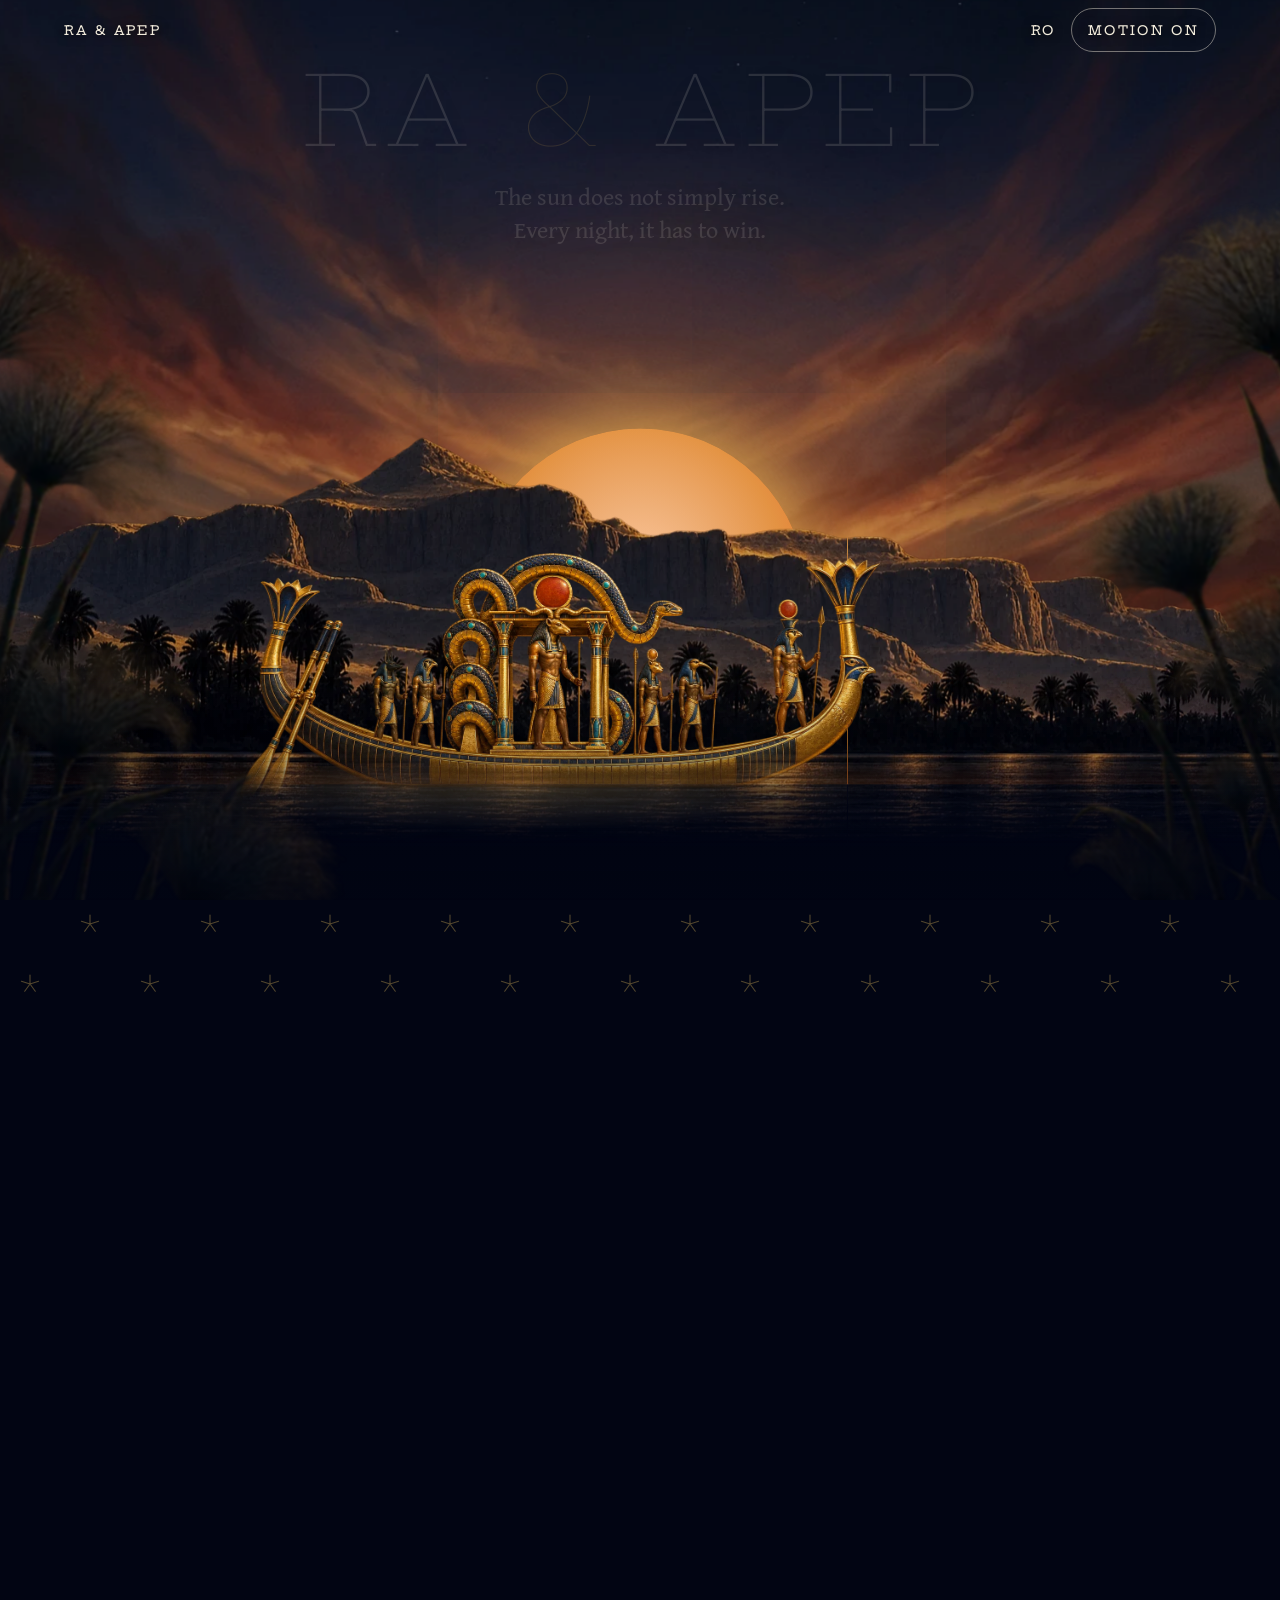
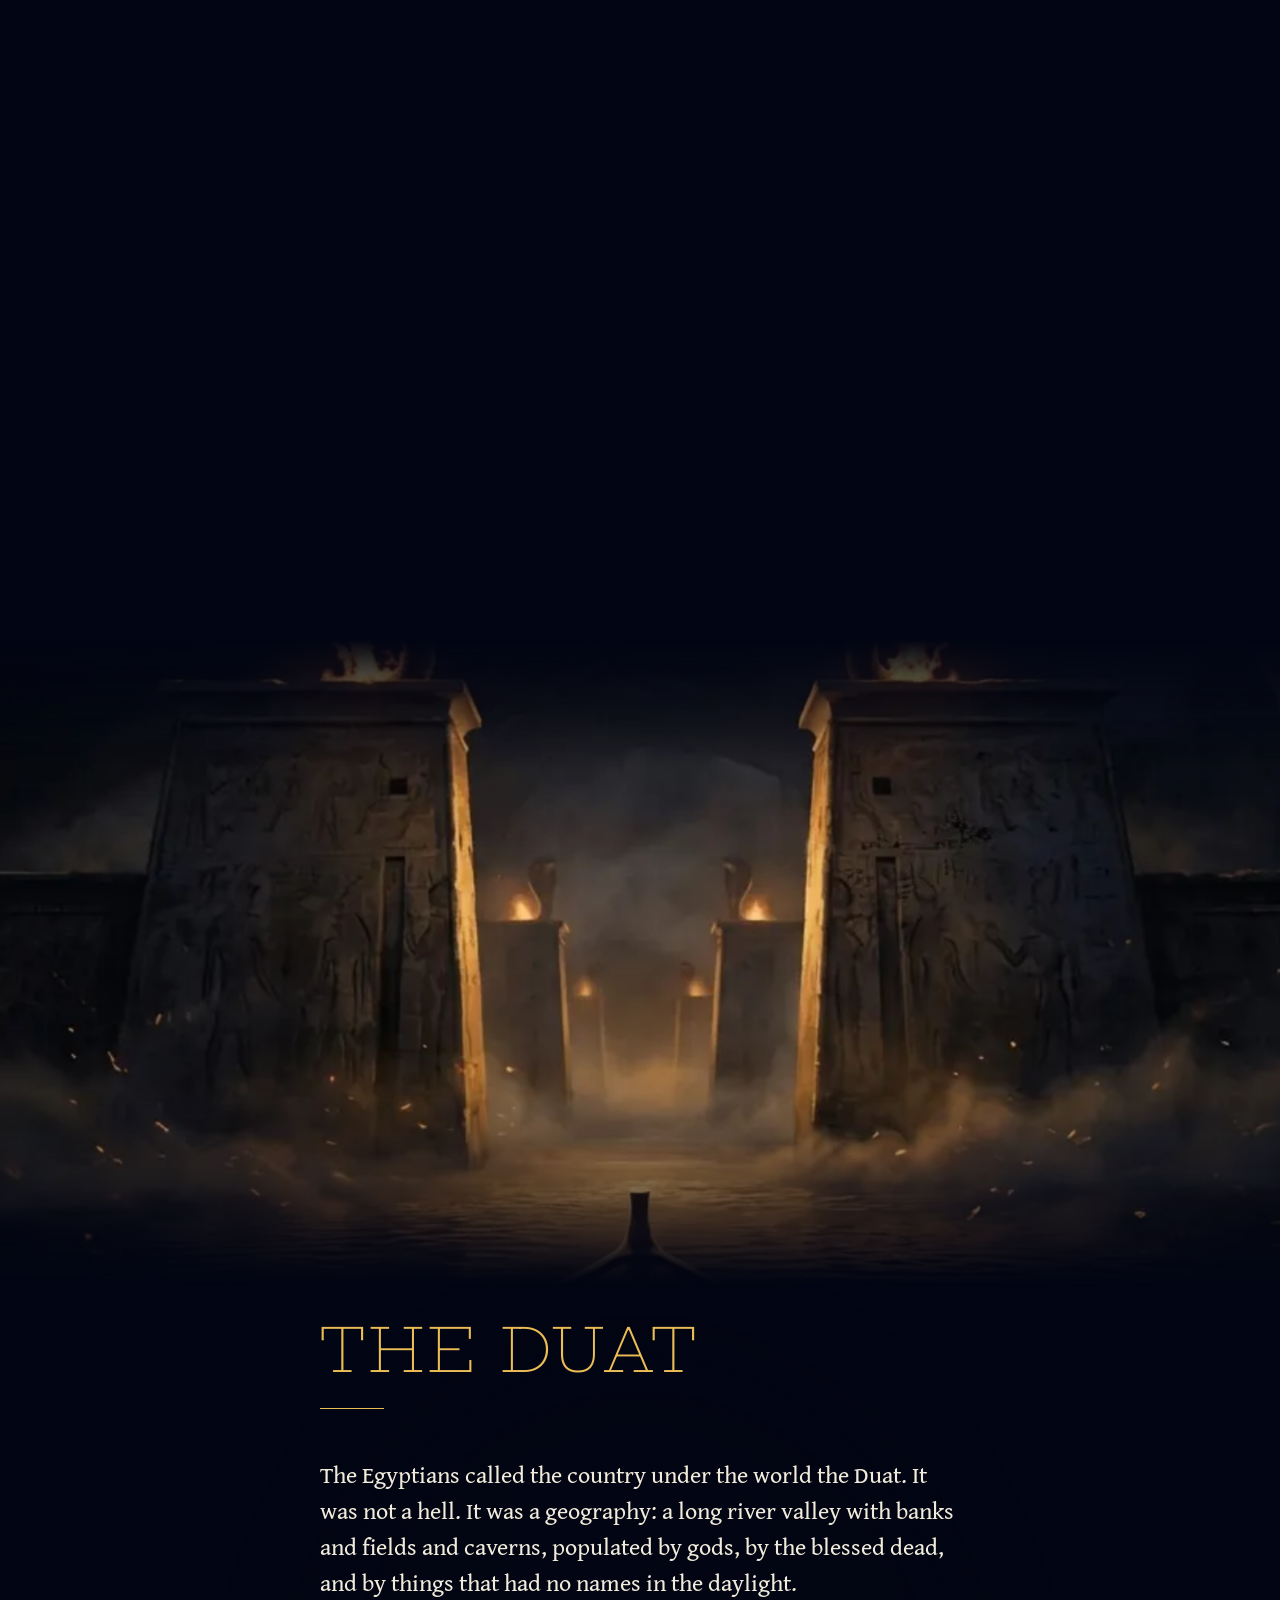
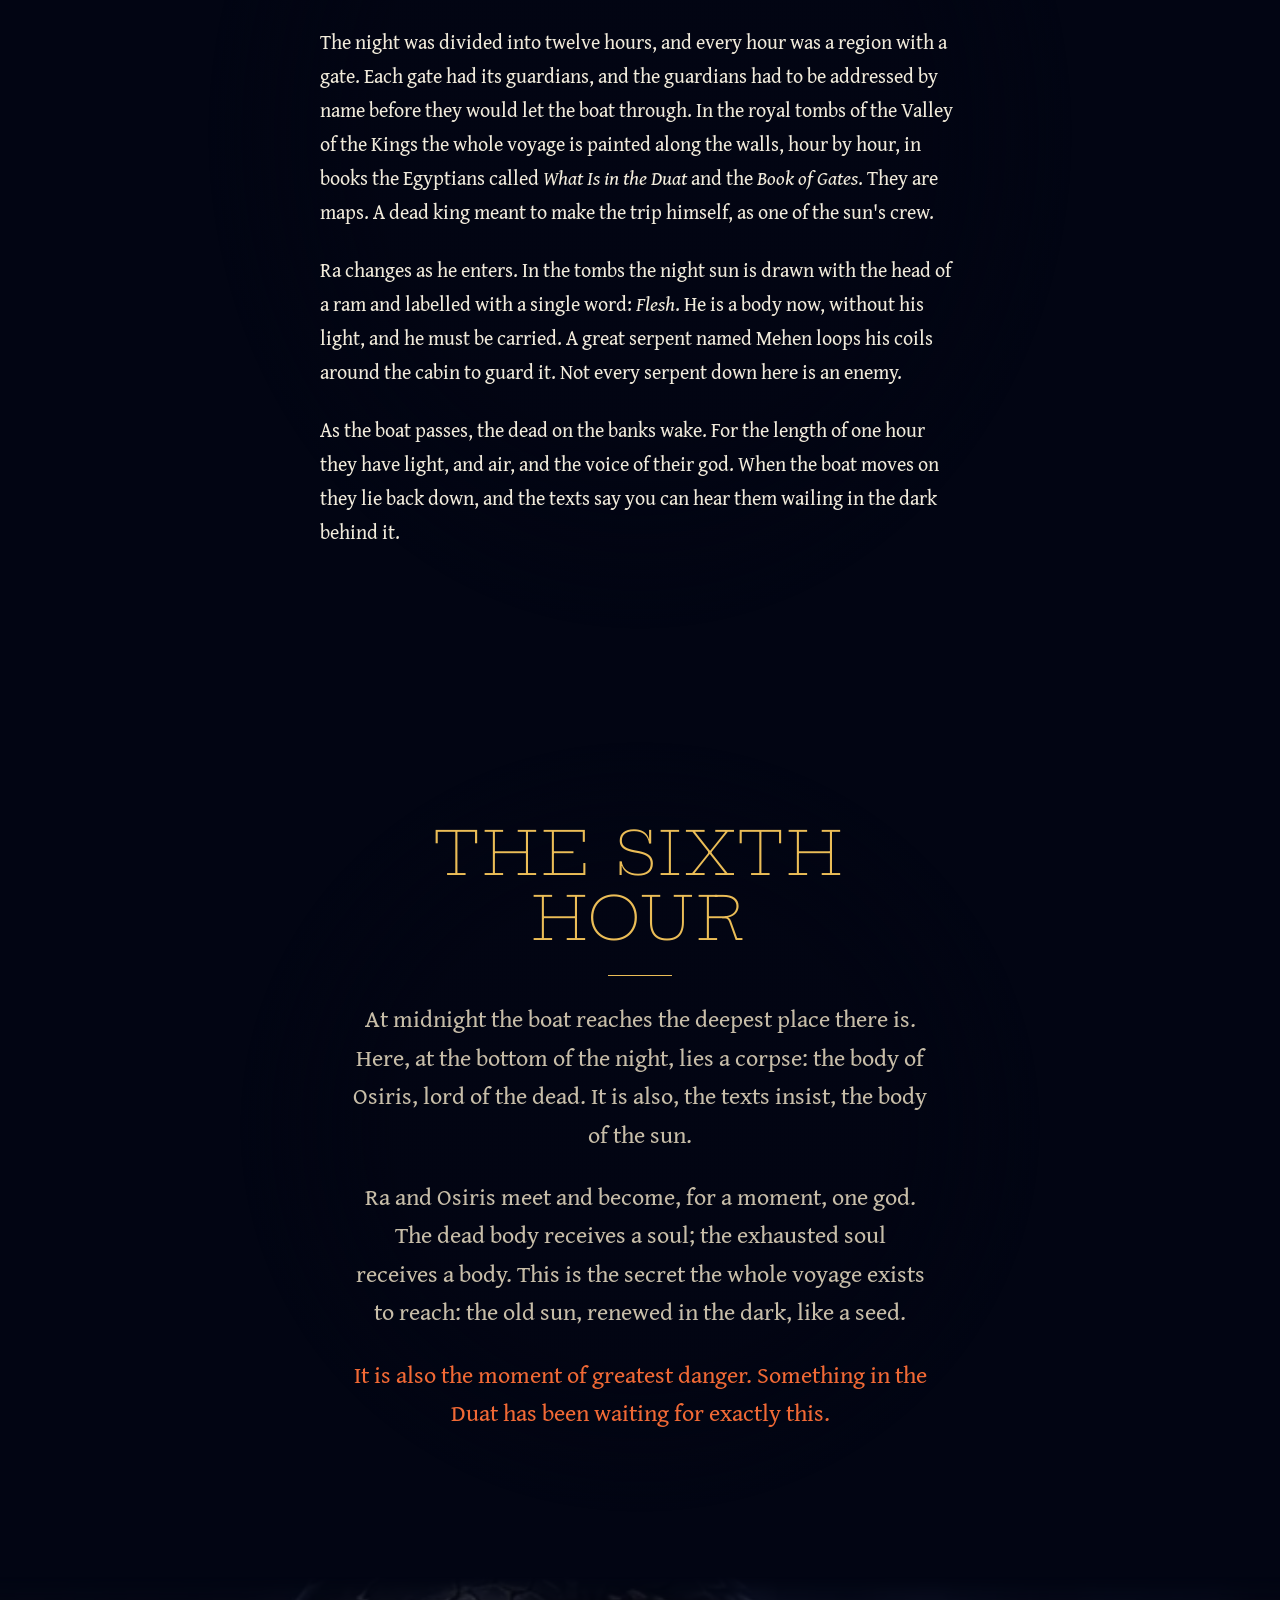
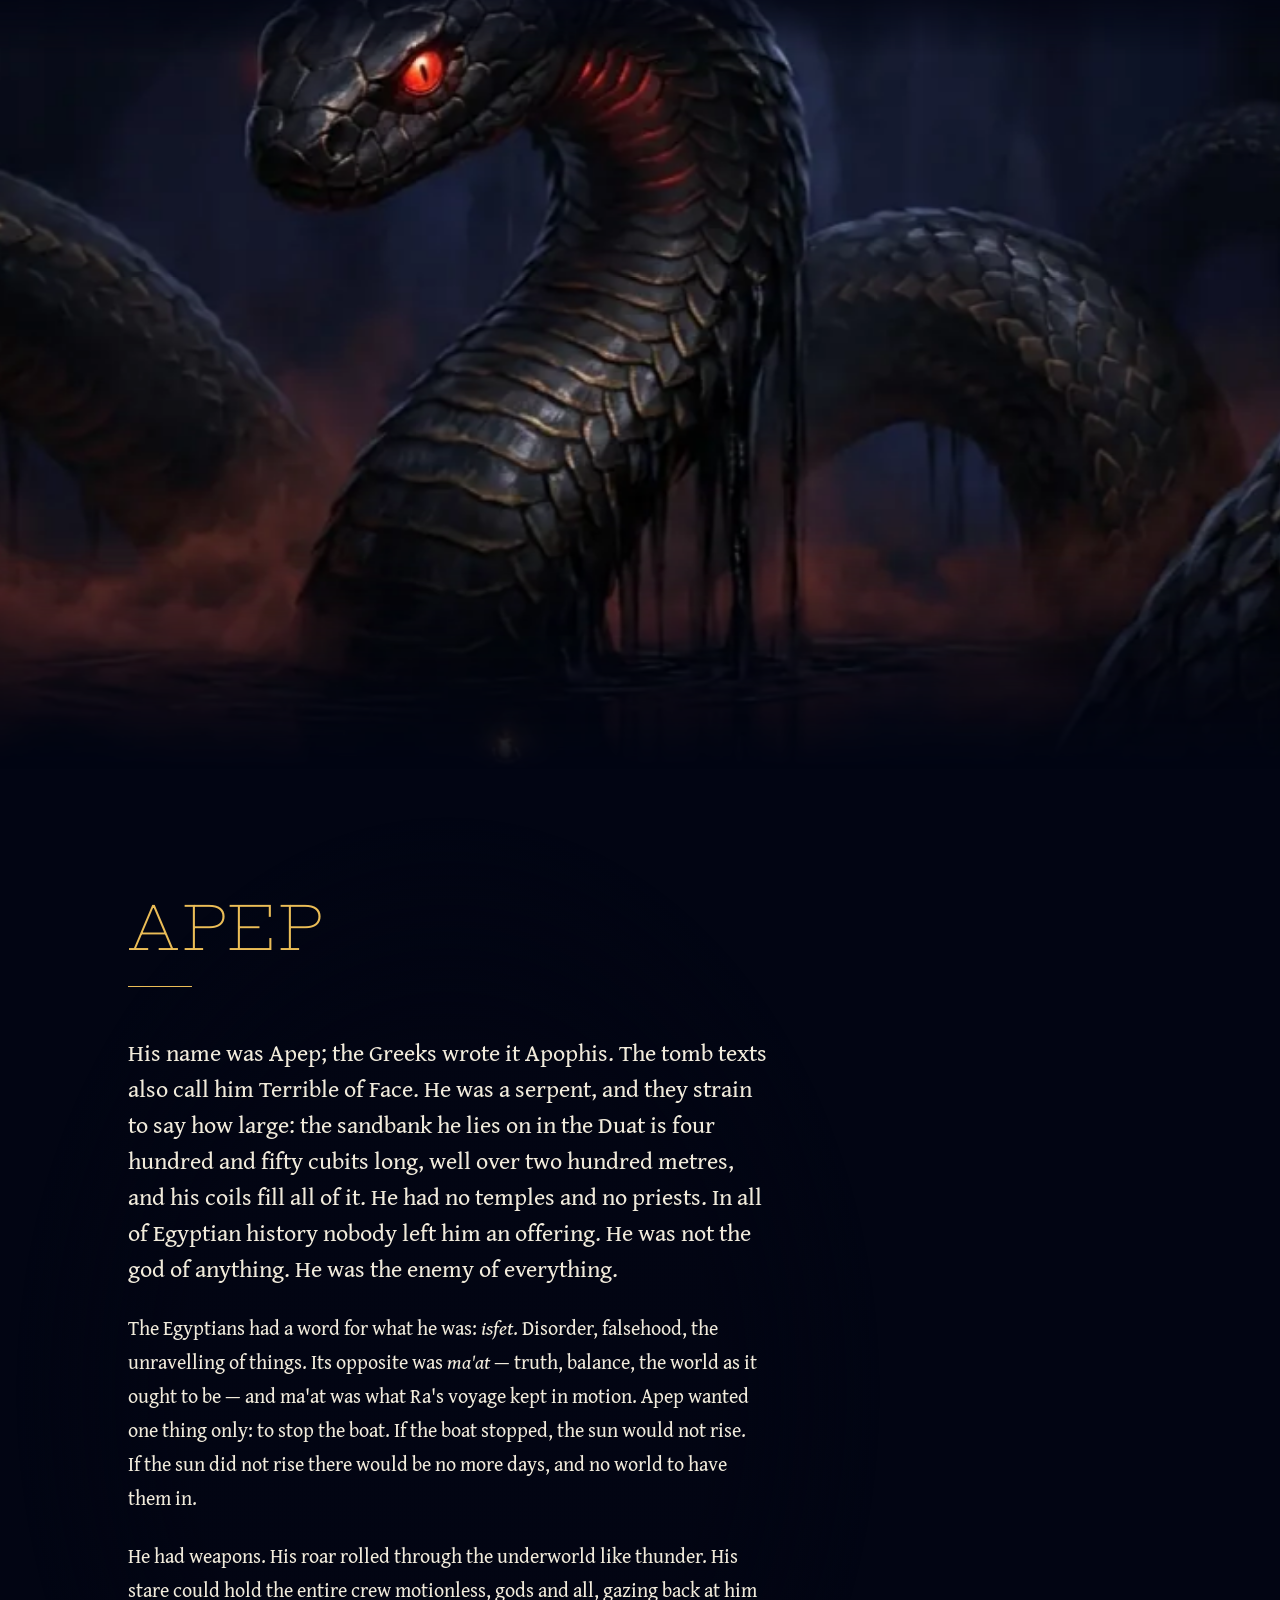
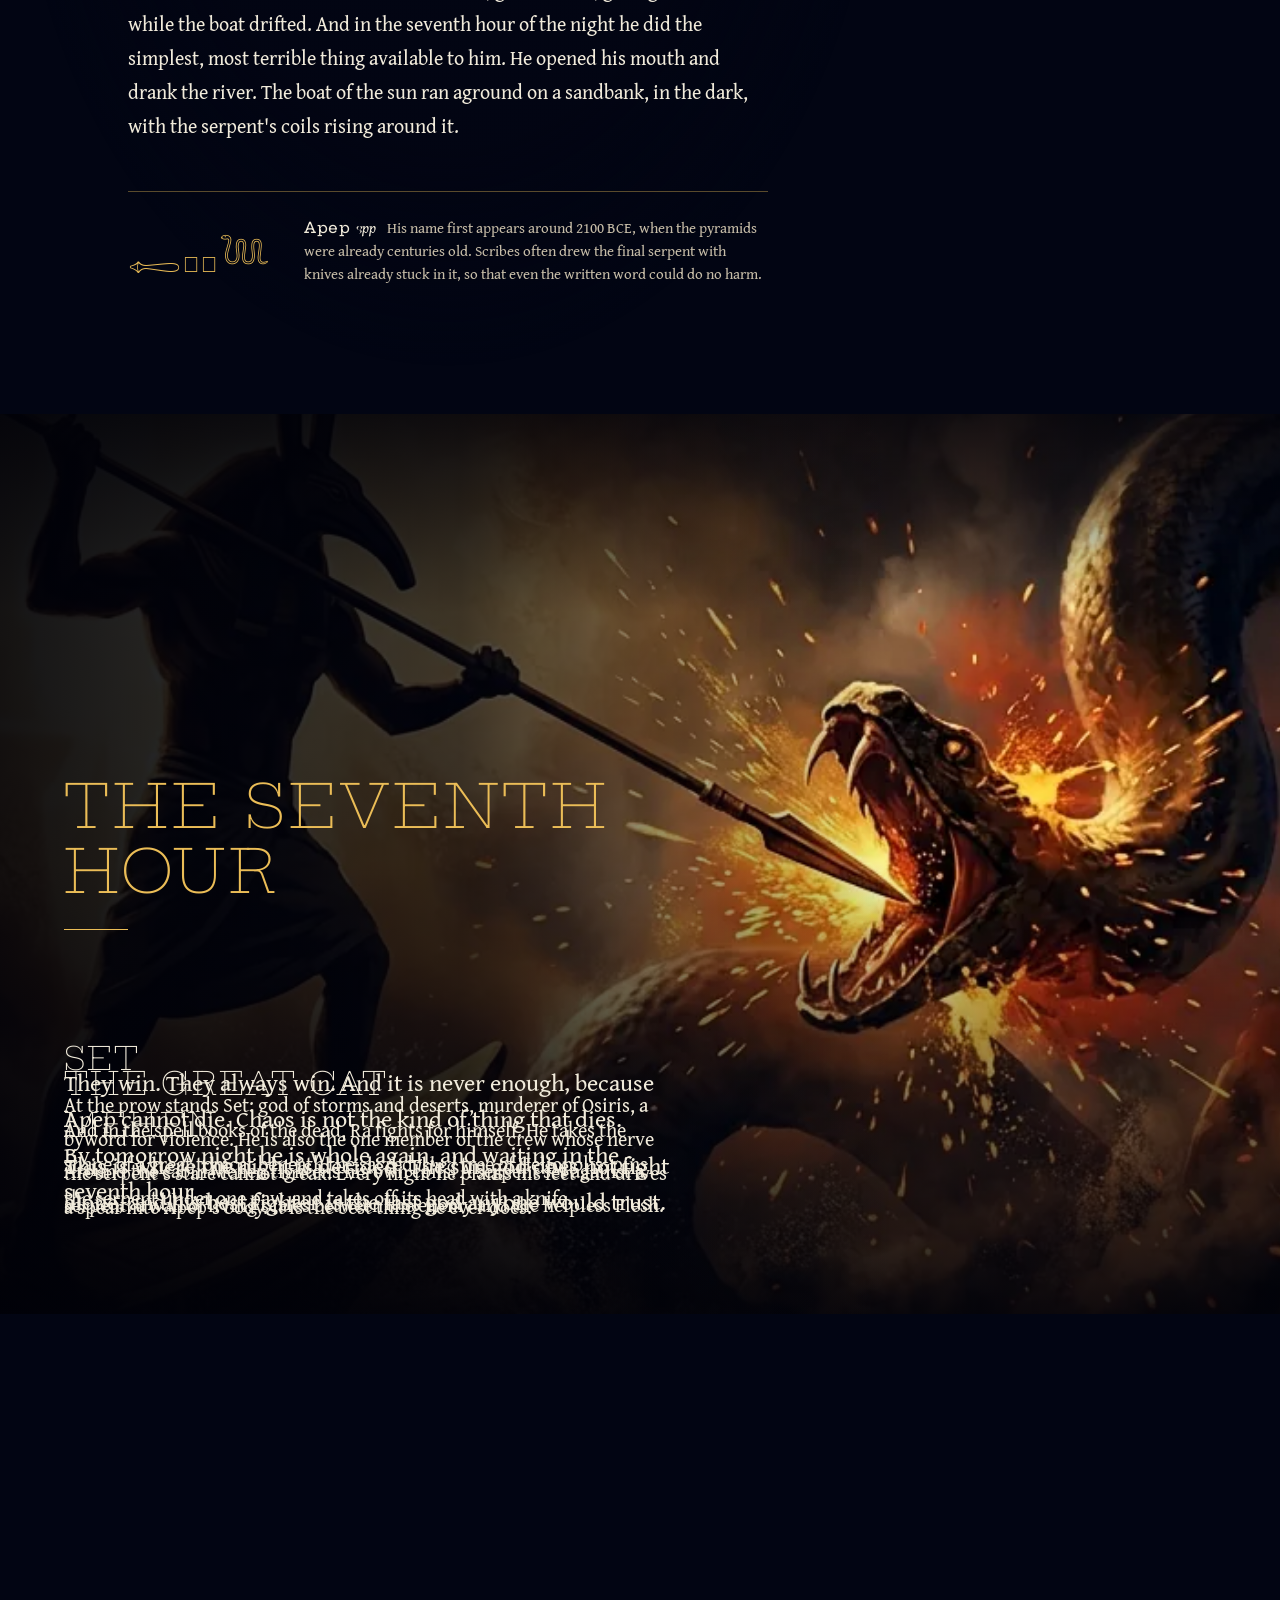
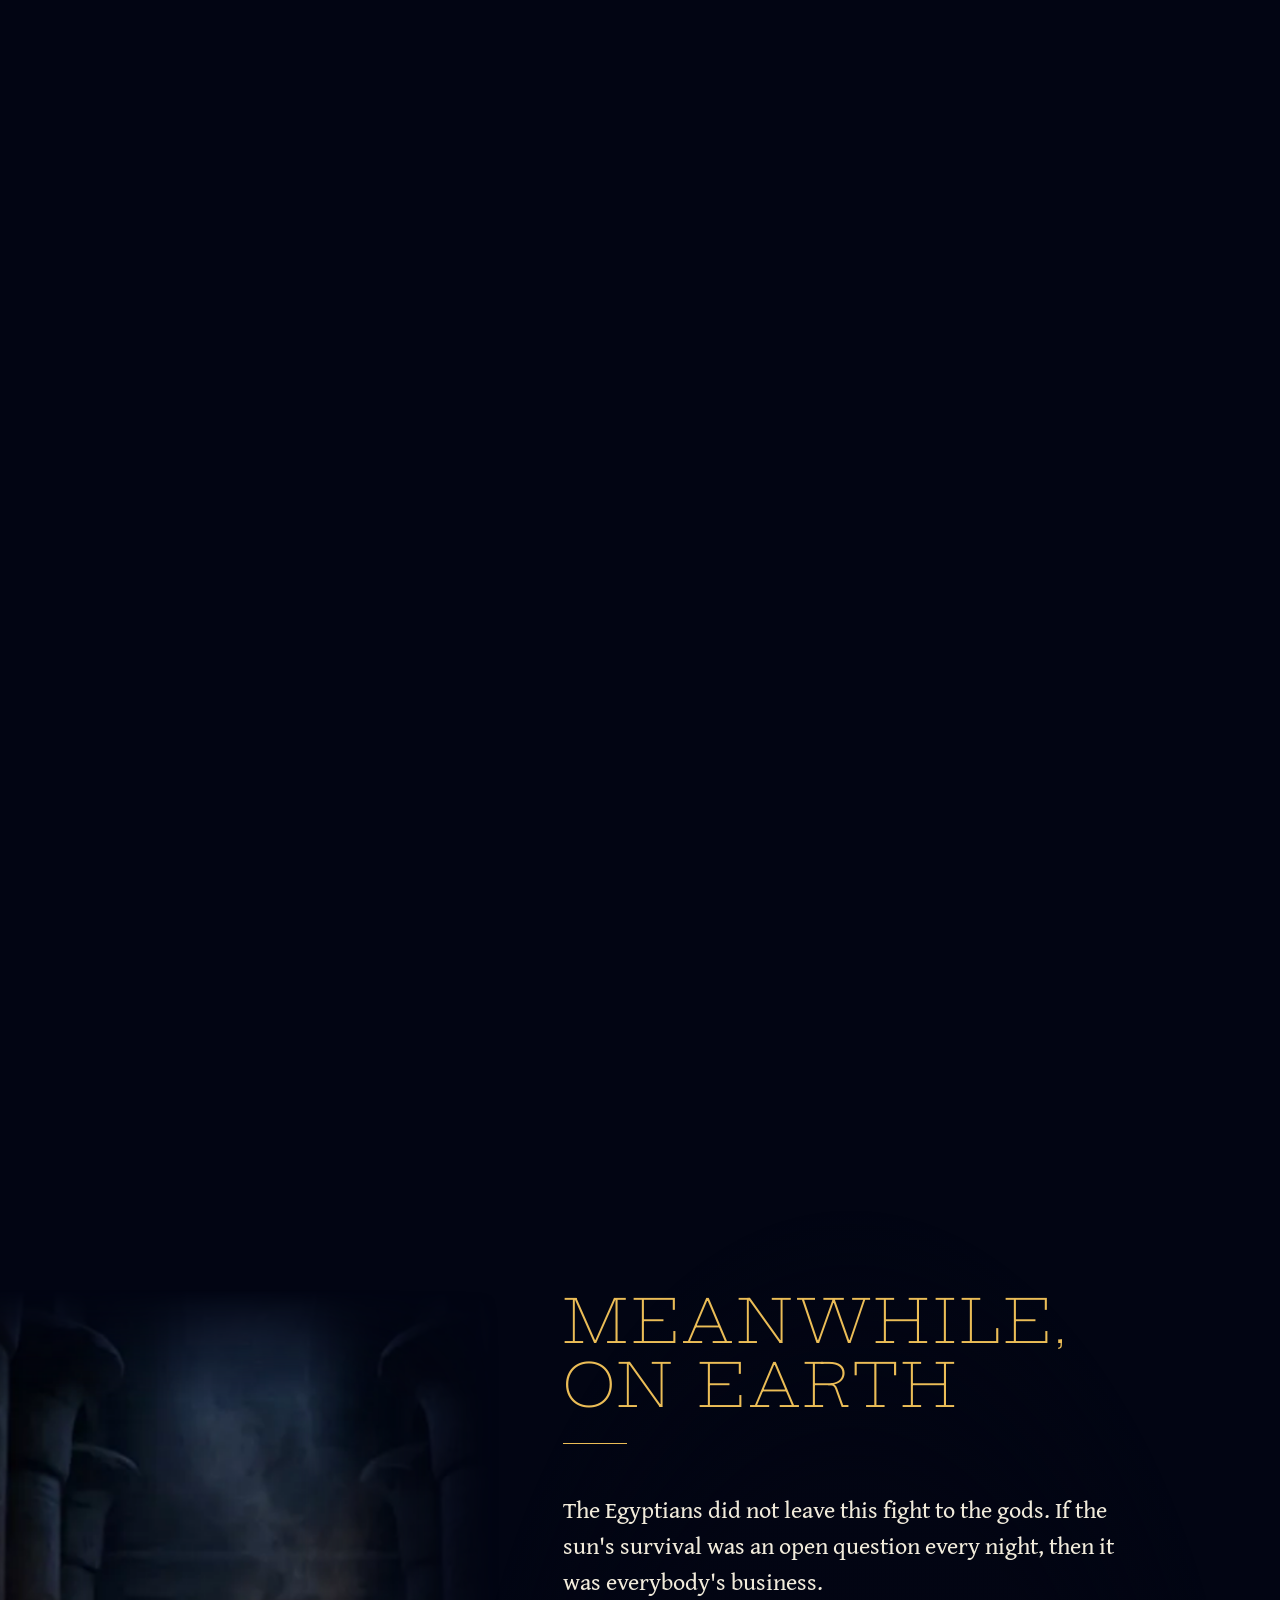
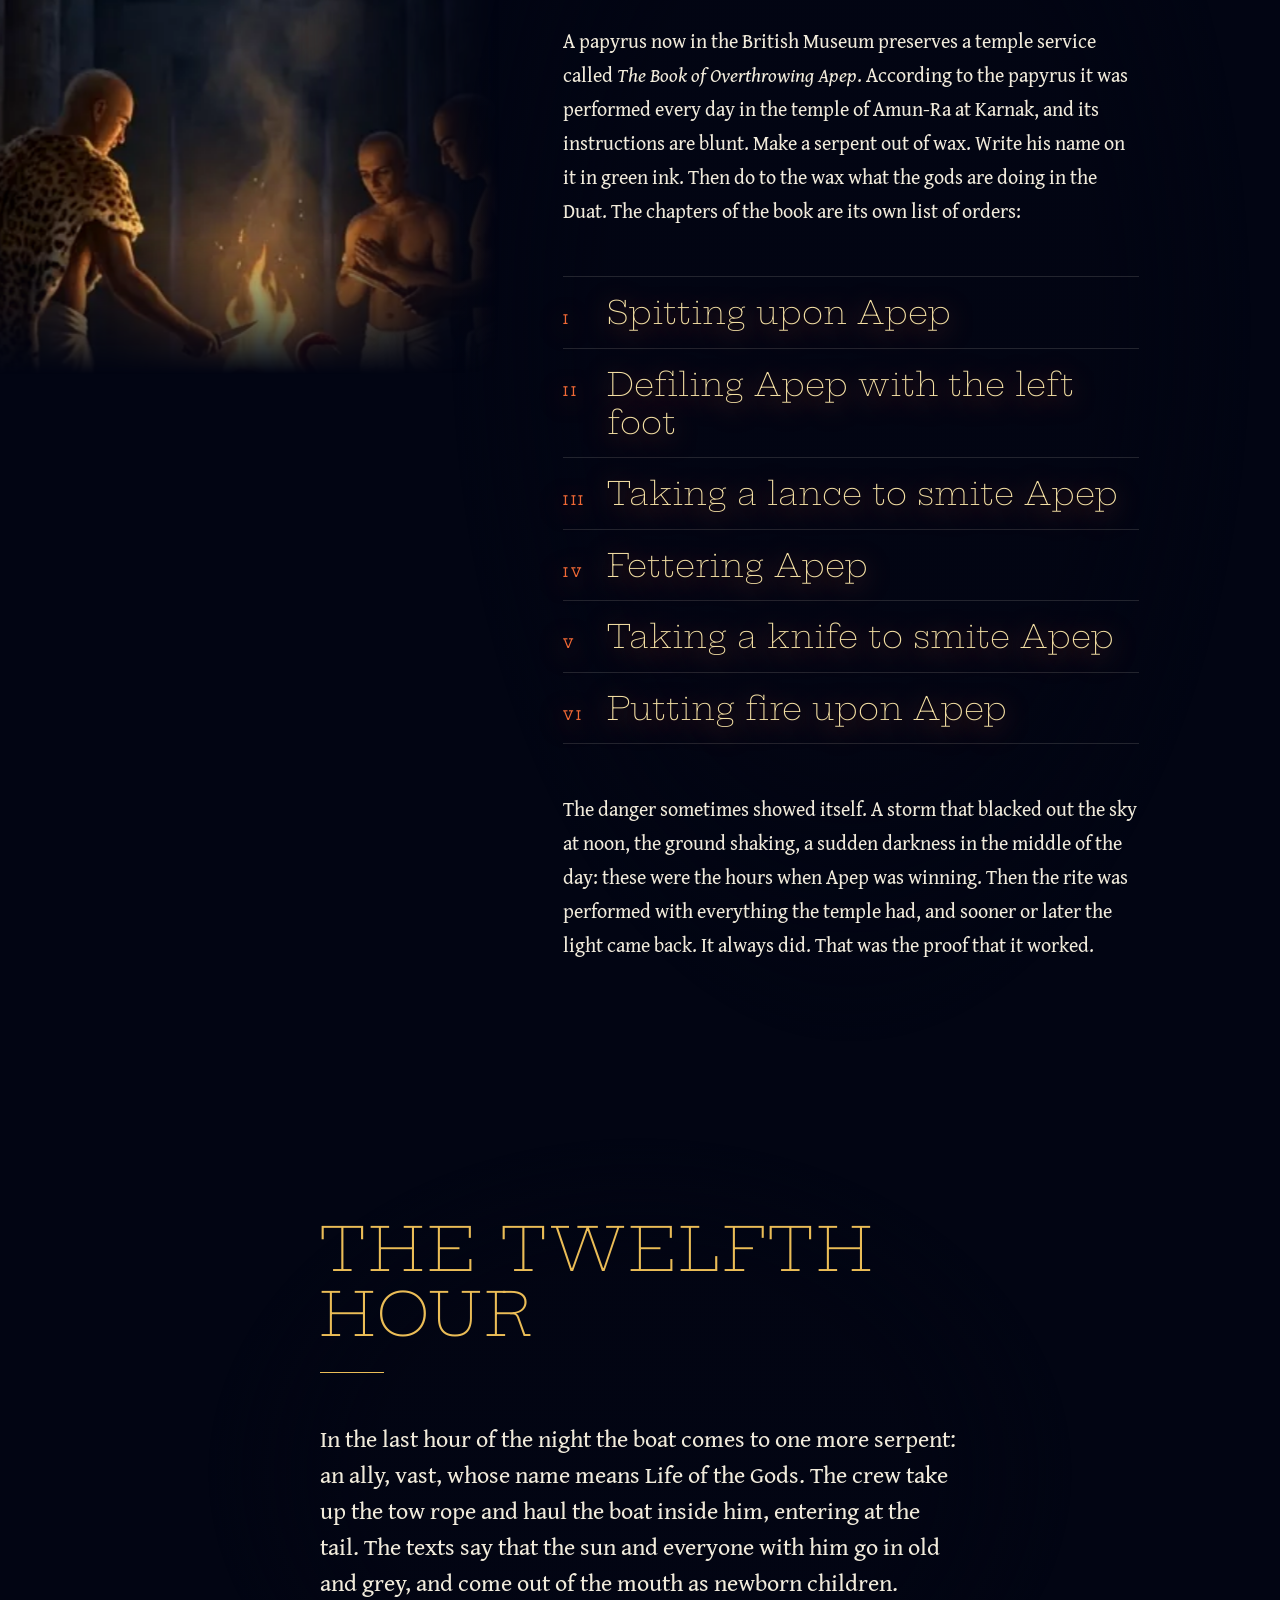
==== index.html @ 1553258e "Ra & Apep: cinematic scroll-driven telling of the myth A static, dependency-free single page in Engl" ====
<!doctype html>
<html lang="en" data-theme="dark" data-phase="dusk">
<head>
  <meta charset="utf-8">
  <meta name="viewport" content="width=device-width, initial-scale=1, viewport-fit=cover">
  <title>Ra &amp; Apep — the sun's war with the serpent</title>
  <meta name="description" content="Every night the Egyptian sun god sailed through the underworld and fought the chaos serpent Apep. The whole myth, told as one night from sunset to sunrise.">
  <meta name="theme-color" content="#070b1a">
  <link rel="alternate" hreflang="en" href="index.html">
  <link rel="alternate" hreflang="ro" href="ro/index.html">

  <link rel="preconnect" href="https://fonts.googleapis.com">
  <link rel="preconnect" href="https://fonts.gstatic.com" crossorigin>
  <link rel="stylesheet" href="https://fonts.googleapis.com/css2?family=Gentium+Book+Plus:ital,wght@0,400;0,700;1,400&family=Hepta+Slab:wght@1..900&display=swap">
  <link rel="stylesheet" href="https://fonts.googleapis.com/css2?family=Noto+Sans+Egyptian+Hieroglyphs&display=swap&text=%F0%93%81%9B%F0%93%81%A6%F0%93%82%8B%F0%93%82%9D%F0%93%83%A9%F0%93%85%AA%F0%93%86%91%F0%93%86%97%F0%93%86%99%F0%93%86%A3%F0%93%87%8B%F0%93%87%B3%F0%93%87%BD%F0%93%88%96%F0%93%88%99%F0%93%89%BB%F0%93%8A%83%F0%93%8A%AA%F0%93%8B%B4%F0%93%8C%B7%F0%93%8E%94%F0%93%8F%8F%F0%93%8F%A4">

  <link rel="preload" as="image" href="assets/img/sky-dusk-2048.webp" imagesrcset="assets/img/sky-dusk-1376.webp 1376w, assets/img/sky-dusk-2048.webp 2048w" imagesizes="100vw">
  <link rel="stylesheet" href="tokens.css">
  <link rel="stylesheet" href="styles.css">
  <script>
    // Before first paint: the cinematic layer is on only with JavaScript and with motion allowed.
    (function (root) {
      var saved = null;
      try { saved = localStorage.getItem('motion'); } catch (e) {}
      var off = saved ? saved === 'off' : matchMedia('(prefers-reduced-motion: reduce)').matches;
      root.classList.add('js');
      root.classList.toggle('fx', !off);
    })(document.documentElement);
  </script>
  <script src="main.js" defer></script>
</head>
<body>
  <a class="skip" href="#traveller">Skip to the story</a>

  <div class="ceiling" aria-hidden="true"></div>

  <header class="chrome">
    <a class="wordmark" href="#dusk">Ra &amp; Apep</a>
    <div class="chrome__tools">
      <a class="lang" href="ro/index.html" hreflang="ro" lang="ro" aria-label="Română">RO</a>
      <button class="motion" type="button" aria-pressed="true" hidden>Motion on</button>
    </div>
  </header>

  <nav class="rail" aria-label="Hours of the night">
    <ol>
      <li><a href="#duat" aria-label="Hour one: the Duat">I</a></li>
      <li aria-hidden="true"></li>
      <li aria-hidden="true"></li>
      <li aria-hidden="true"></li>
      <li aria-hidden="true"></li>
      <li><a href="#midnight" aria-label="Hour six: midnight">VI</a></li>
      <li><a href="#seventh-hour" aria-label="Hour seven: the battle">VII</a></li>
      <li aria-hidden="true"></li>
      <li><a href="#ritual" aria-label="Hour nine: meanwhile, on earth">IX</a></li>
      <li aria-hidden="true"></li>
      <li aria-hidden="true"></li>
      <li><a href="#dawn" aria-label="Hour twelve: dawn">XII</a></li>
    </ol>
    <span class="rail__sun" aria-hidden="true"></span>
  </nav>

  <main>
    <!-- ============ DUSK ============ -->
    <section id="dusk" class="scene scene--pin dusk" data-scene="pin" data-hours="0-0" data-phase="dusk" style="--track: 300">
      <div class="stage">
        <img class="layer dusk__sky" src="assets/img/sky-dusk-1376.webp" srcset="assets/img/sky-dusk-1376.webp 1376w, assets/img/sky-dusk-2048.webp 2048w" sizes="100vw" width="1376" height="764" alt="" fetchpriority="high" decoding="async">
        <div class="layer dusk__night"></div>
        <div class="layer dusk__stars"></div>
        <div class="dusk__sunbox"><div class="dusk__sun"></div></div>
        <img class="dusk__horizon" src="assets/img/horizon.webp" width="1536" height="487" alt="" decoding="async">
        <div class="dusk__glow"></div>
        <img class="dusk__boat" src="assets/img/barque.webp" width="1503" height="596" alt="" decoding="async">
        <img class="dusk__reeds" src="assets/img/reeds.webp" width="1024" height="620" alt="" decoding="async">
        <div class="layer dusk__seam"></div>

        <div class="dusk__title">
          <h1>Ra <span class="amp">&amp;</span> Apep</h1>
          <p class="dusk__premise">The sun does not simply rise. Every night, it has to win.</p>
        </div>
        <p class="dusk__second">At the western horizon, the sun goes under.</p>
        <p class="cue"><span>Scroll to follow the sun down</span>
          <svg viewBox="0 0 12 28" width="12" height="28" aria-hidden="true"><path d="M6 0v26M1 21l5 5 5-5" fill="none" stroke="currentColor" stroke-width="1"/></svg>
        </p>
        <p class="sr-only">Illustration: a golden boat sails past the cliffs of western Thebes while an enormous sun sets behind them and the first stars come out.</p>
      </div>
    </section>

    <!-- ============ THE TRAVELLER ============ -->
    <section id="traveller" class="passage passage--figure scene--through" data-scene="through" data-hours="0-0" data-phase="night">
      <div class="passage__text">
        <h2 data-reveal>The sun is a traveller</h2>
        <p>To the Egyptians the sun was not an object. It was a god on a journey, and the journey had a shape. Each morning he was born on the eastern horizon as Khepri, the scarab beetle who rolls the new sun into the sky. At noon he ruled from the height of heaven as Ra, falcon-headed, crowned with the solar disc. By evening he was Atum: an old man bent over a staff, sinking toward the mountains of the west.</p>
        <p>He made the crossing by boat, because Egypt was a country with one road and that road was a river. The day boat was the <i lang="egy-Latn">Mandjet</i>, the Boat of Millions of Years. At the horizon he left it for a second vessel, the <i lang="egy-Latn">Mesektet</i>, the night boat.</p>
        <p>A second boat, because the journey did not end at sunset. It went on beneath the world, from west back to east, through a country no living person had seen. Everything that mattered about the sun happened there, in the dark, while Egypt slept.</p>
        <p class="term"><span class="glyphs" lang="egy" aria-hidden="true">&#x1308B;&#x1309D;&#x131F3;&#x133E4;&#x1305B;</span>
          <span class="term__body"><b>Ra</b> <span class="translit" lang="egy-Latn">r&#xA725;</span> The word is simply the Egyptian for “sun”. The last sign is the god himself: a seated figure with a falcon's head, wearing the disc.</span></p>
      </div>
      <div class="passage__figure" aria-hidden="true">
        <div class="ra__disc"></div>
        <img class="ra__img" src="assets/img/ra.webp" width="1022" height="1453" alt="" loading="lazy" decoding="async">
      </div>
    </section>

    <!-- ============ THE DUAT ============ -->
    <figure class="plate scene--through" data-scene="through">
      <img class="plate__img" src="assets/img/duat-1376.webp" srcset="assets/img/duat-1376.webp 1376w, assets/img/duat-2048.webp 2048w" sizes="100vw" width="1376" height="581" loading="lazy" decoding="async"
           alt="Seen from the deck of a boat on a black underground river: a colossal stone gate, a burning cobra on top of each of its towers, and more gates receding into the haze beyond it.">
    </figure>

    <section id="duat" class="passage passage--over" data-hours="1-5" data-phase="night">
      <div class="passage__text">
        <h2 data-reveal>The Duat</h2>
        <p>The Egyptians called the country under the world the Duat. It was not a hell. It was a geography: a long river valley with banks and fields and caverns, populated by gods, by the blessed dead, and by things that had no names in the daylight.</p>
        <p>The night was divided into twelve hours, and every hour was a region with a gate. Each gate had its guardians, and the guardians had to be addressed by name before they would let the boat through. In the royal tombs of the Valley of the Kings the whole voyage is painted along the walls, hour by hour, in books the Egyptians called <cite>What Is in the Duat</cite> and the <cite>Book of Gates</cite>. They are maps. A dead king meant to make the trip himself, as one of the sun's crew.</p>
        <p>Ra changes as he enters. In the tombs the night sun is drawn with the head of a ram and labelled with a single word: <i>Flesh</i>. He is a body now, without his light, and he must be carried. A great serpent named Mehen loops his coils around the cabin to guard it. Not every serpent down here is an enemy.</p>
        <p>As the boat passes, the dead on the banks wake. For the length of one hour they have light, and air, and the voice of their god. When the boat moves on they lie back down, and the texts say you can hear them wailing in the dark behind it.</p>
      </div>
    </section>

    <!-- ============ MIDNIGHT ============ -->
    <section id="midnight" class="midnight" data-hours="6-6" data-phase="night">
      <div class="midnight__inner">
        <h2 data-reveal>The sixth hour</h2>
        <p>At midnight the boat reaches the deepest place there is. Here, at the bottom of the night, lies a corpse: the body of Osiris, lord of the dead. It is also, the texts insist, the body of the sun.</p>
        <p>Ra and Osiris meet and become, for a moment, one god. The dead body receives a soul; the exhausted soul receives a body. This is the secret the whole voyage exists to reach: the old sun, renewed in the dark, like a seed.</p>
        <p>It is also the moment of greatest danger. Something in the Duat has been waiting for exactly this.</p>
      </div>
    </section>

    <!-- ============ APEP ============ -->
    <div class="apep scene--through" data-scene="through">
      <figure class="plate plate--apep">
        <img class="plate__img" src="assets/img/apep-1376.webp" srcset="assets/img/apep-1376.webp 1376w, assets/img/apep-2048.webp 2048w" sizes="100vw" width="1376" height="582" loading="lazy" decoding="async"
             alt="A serpent the size of a landscape rises out of black water, its coils arching away into the dark, one red eye burning. A tiny golden boat glimmers far below it.">
      </figure>
      <img class="apep__head" src="assets/img/apep-head.webp" width="1501" height="864" alt="" aria-hidden="true" loading="lazy" decoding="async">
    </div>

    <section id="apep" class="passage passage--left" data-hours="6.5-7" data-phase="night">
      <div class="passage__text">
        <h2 data-reveal>Apep</h2>
        <p>His name was Apep; the Greeks wrote it Apophis. The tomb texts also call him Terrible of Face. He was a serpent, and they strain to say how large: the sandbank he lies on in the Duat is four hundred and fifty cubits long, well over two hundred metres, and his coils fill all of it. He had no temples and no priests. In all of Egyptian history nobody left him an offering. He was not the god of anything. He was the enemy of everything.</p>
        <p>The Egyptians had a word for what he was: <i lang="egy-Latn">isfet</i>. Disorder, falsehood, the unravelling of things. Its opposite was <i lang="egy-Latn">ma'at</i> — truth, balance, the world as it ought to be — and ma'at was what Ra's voyage kept in motion. Apep wanted one thing only: to stop the boat. If the boat stopped, the sun would not rise. If the sun did not rise there would be no more days, and no world to have them in.</p>
        <p>He had weapons. His roar rolled through the underworld like thunder. His stare could hold the entire crew motionless, gods and all, gazing back at him while the boat drifted. And in the seventh hour of the night he did the simplest, most terrible thing available to him. He opened his mouth and drank the river. The boat of the sun ran aground on a sandbank, in the dark, with the serpent's coils rising around it.</p>
        <p class="term"><span class="glyphs" lang="egy" aria-hidden="true">&#x1327B;&#x132AA;&#x132AA;&#x13199;</span>
          <span class="term__body"><b>Apep</b> <span class="translit" lang="egy-Latn">&#xA725;&#xA723;pp</span> His name first appears around 2100 BCE, when the pyramids were already centuries old. Scribes often drew the final serpent with knives already stuck in it, so that even the written word could do no harm.</span></p>
      </div>
    </section>

    <!-- ============ THE SEVENTH HOUR ============ -->
    <section id="seventh-hour" class="scene scene--pin battle" data-scene="pin" data-hours="7-7" data-phase="night" style="--track: 620">
      <div class="stage">
        <img class="layer battle__plate" src="assets/img/battle-1376.webp" srcset="assets/img/battle-1376.webp 1376w, assets/img/battle-2048.webp 2048w" sizes="100vw" width="1376" height="582" loading="lazy" decoding="async"
             alt="On the prow of a golden boat the god Set, a man with the long curved snout and tall squared ears of the Set animal, drives a spear into the open mouth of the giant serpent. Sparks and embers burst from the wound.">
        <div class="layer battle__flash" aria-hidden="true"></div>
        <div class="layer battle__scrim" aria-hidden="true"></div>

        <div class="battle__text">
          <h2>The seventh hour</h2>
          <ol class="beats" style="--n: 7">
            <li class="beat beat--first" style="--i: 0">
              <p class="beat__lede">This is where the night is decided. The sun god does not fight alone, and his best fighter is the last god anyone would trust.</p>
            </li>
            <li class="beat" style="--i: 1">
              <h3>Set</h3>
              <p>At the prow stands Set: god of storms and deserts, murderer of Osiris, a byword for violence. He is also the one member of the crew whose nerve the serpent's stare cannot break. Every night he plants his feet and drives a spear into Apep's body. It is the best thing he ever does.</p>
            </li>
            <li class="beat" style="--i: 2">
              <h3>Isis</h3>
              <p>Behind him, Isis speaks. Hers are words of power, and they work. The serpent's strength drains out of him, and the grounded boat begins to move across the dry riverbed, towed by magic alone.</p>
            </li>
            <li class="beat" style="--i: 3">
              <h3>Serqet</h3>
              <p>Serqet, the scorpion goddess, throws fetters over the serpent's head and draws them tight. Others come with knives. In the tombs Apep is painted already carved apart, a blade standing in every coil: a picture designed to make itself true.</p>
            </li>
            <li class="beat" style="--i: 4">
              <h3>Mehen</h3>
              <p>Around the cabin Mehen tightens his own coils. A serpent set against a serpent: a wall of living scales between the enemy and the helpless Flesh.</p>
            </li>
            <li class="beat" style="--i: 5">
              <h3>The Great Cat</h3>
              <p>And in the spell books of the dead, Ra fights for himself. He takes the shape of a great tomcat beneath the sacred <i lang="egy-Latn">ished</i> tree of Heliopolis, pins the serpent under one paw, and takes off its head with a knife.</p>
            </li>
            <li class="beat beat--last" style="--i: 6">
              <p class="beat__lede">They win. They always win. And it is never enough, because Apep cannot die. Chaos is not the kind of thing that dies. By tomorrow night he is whole again, and waiting in the seventh hour.</p>
            </li>
          </ol>
        </div>
      </div>
    </section>

    <!-- ============ ON EARTH ============ -->
    <section id="ritual" class="ritual" data-scene="through" data-hours="8-11" data-phase="night">
      <figure class="plate plate--ritual">
        <img class="plate__img" src="assets/img/ritual-1376.webp" srcset="assets/img/ritual-1376.webp 1376w, assets/img/ritual-2048.webp 2048w" sizes="(min-width: 64rem) 50vw, 100vw" width="1376" height="582" loading="lazy" decoding="async"
             alt="Night in a temple hall of enormous columns. Three shaven-headed priests, one in a leopard skin, stand over a brazier in which a small red wax serpent is burning.">
      </figure>
      <div class="passage__text">
        <h2 data-reveal>Meanwhile, on earth</h2>
        <p>The Egyptians did not leave this fight to the gods. If the sun's survival was an open question every night, then it was everybody's business.</p>
        <p>A papyrus now in the British Museum preserves a temple service called <cite>The Book of Overthrowing Apep</cite>. According to the papyrus it was performed every day in the temple of Amun-Ra at Karnak, and its instructions are blunt. Make a serpent out of wax. Write his name on it in green ink. Then do to the wax what the gods are doing in the Duat. The chapters of the book are its own list of orders:</p>
        <ol class="acts">
          <li class="act">Spitting upon Apep</li>
          <li class="act">Defiling Apep with the left foot</li>
          <li class="act">Taking a lance to smite Apep</li>
          <li class="act">Fettering Apep</li>
          <li class="act">Taking a knife to smite Apep</li>
          <li class="act">Putting fire upon Apep</li>
        </ol>
        <p>The danger sometimes showed itself. A storm that blacked out the sky at noon, the ground shaking, a sudden darkness in the middle of the day: these were the hours when Apep was winning. Then the rite was performed with everything the temple had, and sooner or later the light came back. It always did. That was the proof that it worked.</p>
      </div>
    </section>

    <!-- ============ THE TWELFTH HOUR ============ -->
    <section id="dawn" class="passage passage--centre" data-hours="11-12" data-phase="night">
      <div class="passage__text">
        <h2 data-reveal>The twelfth hour</h2>
        <p>In the last hour of the night the boat comes to one more serpent: an ally, vast, whose name means Life of the Gods. The crew take up the tow rope and haul the boat inside him, entering at the tail. The texts say that the sun and everyone with him go in old and grey, and come out of the mouth as newborn children.</p>
        <p>Then the eastern gate stands open. Khepri, the scarab, puts his shoulder to the young sun and rolls it over the rim of the world. Shu, the air, lifts it clear. In the fields by the river somebody looks up and sees an ordinary morning.</p>
      </div>
    </section>

    <section class="scene scene--pin dawn" data-scene="pin" data-rest="1" data-hours="12-12" data-phase="dawn" style="--track: 300">
      <div class="stage">
        <img class="layer dawn__sky" src="assets/img/sky-dawn-1376.webp" srcset="assets/img/sky-dawn-1376.webp 1376w, assets/img/sky-dawn-2048.webp 2048w" sizes="100vw" width="1376" height="764" alt="" loading="lazy" decoding="async">
        <div class="layer dawn__night"></div>
        <div class="dawn__sun"></div>
        <img class="dawn__khepri" src="assets/img/khepri.webp" width="1105" height="956" alt="" loading="lazy" decoding="async">
        <img class="dawn__horizon" src="assets/img/horizon.webp" width="1536" height="487" alt="" loading="lazy" decoding="async">
        <div class="layer dawn__seam"></div>
        <p class="dawn__line">It was never ordinary. <span>It was won.</span></p>
        <p class="sr-only">Illustration: the sun rises over the eastern cliffs, lifted by Khepri, a winged scarab of gold and lapis, and the night sky turns to day.</p>
      </div>
    </section>

    <!-- ============ AFTER ============ -->
    <section id="after" class="after" data-theme="light" data-hours="12-12" data-phase="day">
      <div class="passage__text">
        <h2 data-reveal>What the story is saying</h2>
        <p>Most mythologies put their great battle at the beginning of time, or at the end of it. Egypt put it in the middle of every night. Creation was not a finished act. The world was a small lit place with chaos on every side, and order was not the natural state of things. It had to be made again each day, by gods and by people, against an enemy that could be beaten but never killed.</p>
        <p>That is a harder idea than it looks, and a more modern one. Nothing good is permanent. Everything worth having is maintained. The sun came up this morning, and somewhere below the horizon the serpent is already whole again.</p>
      </div>

      <div class="after__grid">
        <section class="glossary" aria-labelledby="glossary-h">
          <h3 id="glossary-h">The words</h3>
          <dl>
            <div><dt><span class="glyphs" lang="egy" aria-hidden="true">&#x1308B;&#x1309D;&#x131F3;&#x133E4;&#x1305B;</span> Ra <span class="translit" lang="egy-Latn">r&#xA725;</span></dt><dd>The sun, and the god who is the sun.</dd></div>
            <div><dt><span class="glyphs" lang="egy" aria-hidden="true">&#x1327B;&#x132AA;&#x132AA;&#x13199;</span> Apep <span class="translit" lang="egy-Latn">&#xA725;&#xA723;pp</span></dt><dd>The serpent of chaos. Apophis in Greek.</dd></div>
            <div><dt><span class="glyphs" lang="egy" aria-hidden="true">&#x131FD;</span> Duat <span class="translit" lang="egy-Latn">dw&#xA723;t</span></dt><dd>The country under the world. One sign: a star in a circle.</dd></div>
            <div><dt><span class="glyphs" lang="egy" aria-hidden="true">&#x13337;&#x1309D;&#x133CF;&#x13066;</span> Ma'at <span class="translit" lang="egy-Latn">m&#xA723;&#xA725;t</span></dt><dd>Truth, balance, right order; also a goddess, who wears a feather.</dd></div>
            <div><dt><span class="glyphs" lang="egy" aria-hidden="true">&#x131CB;&#x13283;&#x13191;&#x133CF;&#x1316A;</span> Isfet <span class="translit" lang="egy-Latn">jzft</span></dt><dd>Disorder and wrong. It ends with the sparrow, the sign scribes put on bad things.</dd></div>
            <div><dt><span class="glyphs" lang="egy" aria-hidden="true">&#x131A3;&#x1308B;&#x131CB;&#x1305B;</span> Khepri <span class="translit" lang="egy-Latn">&#x1E2B;prj</span></dt><dd>The scarab; the sun at dawn. His name means “he who comes into being”.</dd></div>
            <div><dt><span class="glyphs" lang="egy" aria-hidden="true">&#x13394;&#x13216;&#x13197;</span> Mehen <span class="translit" lang="egy-Latn">m&#x1E25;n</span></dt><dd>“The coiled one”, the serpent who guards the cabin.</dd></div>
            <div><dt><span class="glyphs" lang="egy" aria-hidden="true">&#x132F4;&#x133CF;&#x13219;&#x130E9;</span> Set <span class="translit" lang="egy-Latn">st&#x161;</span></dt><dd>Storm, desert, violence; the spearman at the prow.</dd></div>
          </dl>
          <p class="note">Signs are set in a line here. A scribe would have stacked them into neat squares.</p>
        </section>

        <section class="sources" aria-labelledby="sources-h">
          <h3 id="sources-h">Where this comes from</h3>
          <ul>
            <li>The <cite>Amduat</cite>, “What Is in the Duat”: the twelve hours, the ram-headed Flesh, the sixth-hour union, the sandbank of the seventh hour, the serpent of the twelfth. First complete in the tomb of Thutmose III, about 1425 BCE.</li>
            <li>The <cite>Book of Gates</cite>: the gates and their guardians, Mehen around the cabin.</li>
            <li>The <cite>Book of the Dead</cite>, spell 17: the Great Cat and the ished tree.</li>
            <li>Papyrus Bremner-Rhind (British Museum EA 10188): <cite>The Book of Overthrowing Apep</cite>.</li>
            <li>Erik Hornung, <cite>The Ancient Egyptian Books of the Afterlife</cite> (1999); R. O. Faulkner, “The Bremner-Rhind Papyrus III”, <cite>Journal of Egyptian Archaeology</cite> 23 (1937); Geraldine Pinch, <cite>Egyptian Mythology</cite> (2002); Richard H. Wilkinson, <cite>The Complete Gods and Goddesses of Ancient Egypt</cite> (2003).</li>
          </ul>

          <h3>About the pictures</h3>
          <p>Every illustration on this page was generated by AI for this project: the painted scenes by Google's Gemini, working through Antigravity, and the cut-out figures by OpenAI's image model, working through Codex. They are interpretations, not artefacts. None of them contains writing, because generated hieroglyphs are gibberish. The hieroglyphs above are real ones, set as text.</p>
        </section>
      </div>

      <p class="restart"><button type="button" class="restart__btn">Begin the night again</button></p>
    </section>
  </main>
</body>
</html>
---- tokens.css ----
/* Ra & Apep — design tokens
   Derived from: Art Deco / Geometric, taken back to its Egyptian Revival source, crossed with
   Editorial for the reading passages (see .design/ra-and-apep/DESIGN_BRIEF.md).

   Palette source: the four materials of Egyptian jewellery — gold, lapis lazuli, carnelian,
   turquoise faience — plus limestone for daylight. Night ground is lapis, never neutral black.

   Deviations from the design-tokens template, on purpose:
   - The narrative owns the theme. <html> is always data-theme="dark" (the night) and the
     dawn and after sections opt into data-theme="light" (the day). The prefers-color-scheme
     block is kept so the file stays portable, but it never wins here.
   - No bounce easing. Nothing in this world bounces.
   - Spacing adds --space-13 for the rhythm between chapters. */

:root {
  /* ---------- Primitives ---------- */
  --lapis-950: oklch(0.12 0.035 268);
  --lapis-900: oklch(0.16 0.05 266);
  --lapis-800: oklch(0.22 0.075 265);
  --lapis-600: oklch(0.36 0.12 263);
  --lapis-400: oklch(0.55 0.13 260);

  --gold-200: oklch(0.91 0.08 92);
  --gold-400: oklch(0.82 0.13 85);
  --gold-600: oklch(0.68 0.13 75);
  --gold-800: oklch(0.45 0.09 70);

  --carnelian-400: oklch(0.68 0.18 40);
  --carnelian-600: oklch(0.53 0.19 33);
  --carnelian-900: oklch(0.2 0.075 28);

  --faience-300: oklch(0.84 0.07 195);
  --faience-500: oklch(0.68 0.1 200);

  --limestone-50: oklch(0.965 0.018 88);
  --limestone-100: oklch(0.93 0.028 86);
  --limestone-300: oklch(0.84 0.04 82);

  --ink-900: oklch(0.21 0.03 265);
  --ink-600: oklch(0.4 0.04 265);
  --ink-500: oklch(0.49 0.035 265);

  --sand-100: oklch(0.94 0.022 88);
  --sand-300: oklch(0.8 0.03 85);
  --sand-500: oklch(0.66 0.035 82);

  /* ---------- Spacing: 8px base, spacious ---------- */
  --space-0: 0;
  --space-1: 0.125rem;
  --space-2: 0.25rem;
  --space-3: 0.375rem;
  --space-4: 0.5rem;
  --space-5: 0.75rem;
  --space-6: 1rem;
  --space-7: 1.5rem;
  --space-8: 2rem;
  --space-9: 3rem;
  --space-10: 4rem;
  --space-11: 6rem;
  --space-12: 8rem;
  --space-13: 12rem;

  /* ---------- Typography ---------- */
  --font-family-display: "Hepta Slab", Rockwell, "Roboto Slab", Georgia, serif;
  --font-family-body: "Gentium Book Plus", "Gentium Plus", "Iowan Old Style", "Palatino Linotype", Georgia, serif;
  --font-family-mono: ui-monospace, "SF Mono", Menlo, Consolas, monospace;
  --font-family-glyph: "Noto Sans Egyptian Hieroglyphs", "Segoe UI Historic", sans-serif;

  --font-size-xs: 0.8125rem;
  --font-size-sm: 0.9375rem;
  --font-size-base: clamp(1.0625rem, 0.98rem + 0.35vw, 1.25rem);
  --font-size-md: clamp(1.25rem, 1.1rem + 0.6vw, 1.5rem);
  --font-size-lg: clamp(1.5rem, 1.25rem + 1.1vw, 2rem);
  --font-size-xl: clamp(1.875rem, 1.4rem + 2vw, 2.75rem);
  --font-size-2xl: clamp(2.25rem, 1.5rem + 3.2vw, 3.75rem);
  --font-size-3xl: clamp(2.75rem, 1.6rem + 5vw, 5rem);
  --font-size-4xl: clamp(3.25rem, 1.5rem + 7.5vw, 6rem);

  --font-weight-light: 250;
  --font-weight-normal: 400;
  --font-weight-medium: 500;
  --font-weight-semibold: 600;
  --font-weight-bold: 700;

  --line-height-tight: 1.08;
  --line-height-normal: 1.55;
  --line-height-relaxed: 1.7;

  --letter-spacing-tight: -0.02em;
  --letter-spacing-normal: 0;
  --letter-spacing-title: 0.06em;
  --letter-spacing-wide: 0.18em;

  /* ---------- Layout ---------- */
  --max-width-content: 40rem;
  --max-width-wide: 72rem;
  --max-width-page: 96rem;
  --gutter: clamp(1.25rem, 5vw, 4rem);

  --border-radius-sm: 2px;
  --border-radius-md: 4px;
  --border-radius-lg: 12px;
  --border-radius-full: 999px;

  /* ---------- Motion ---------- */
  --duration-instant: 50ms;
  --duration-fast: 150ms;
  --duration-normal: 250ms;
  --duration-slow: 400ms;
  --duration-slower: 600ms;
  --duration-cinematic: 1200ms;

  --easing-default: cubic-bezier(0.4, 0, 0.2, 1);
  --easing-in: cubic-bezier(0.4, 0, 1, 1);
  --easing-out: cubic-bezier(0.16, 1, 0.3, 1);

  /* ---------- Breakpoints (reference; media queries cannot read these) ---------- */
  --breakpoint-sm: 375px;
  --breakpoint-md: 768px;
  --breakpoint-lg: 1024px;
  --breakpoint-xl: 1280px;
  --breakpoint-2xl: 1536px;
}

/* ---------- Day: limestone, lapis ink ---------- */
:root,
[data-theme="light"] {
  color-scheme: light;

  --color-bg-primary: var(--limestone-50);
  --color-bg-secondary: var(--limestone-100);
  --color-bg-tertiary: var(--limestone-300);
  --color-bg-inverse: var(--lapis-950);

  --color-text-primary: var(--ink-900);
  --color-text-secondary: var(--ink-600);
  --color-text-tertiary: var(--ink-500);
  --color-text-inverse: var(--sand-100);
  --color-text-link: var(--lapis-600);

  --color-border-primary: color-mix(in oklch, var(--ink-900) 30%, transparent);
  --color-border-secondary: color-mix(in oklch, var(--ink-900) 12%, transparent);
  --color-border-focus: var(--lapis-600);

  --color-accent-primary: var(--lapis-600);
  --color-accent-primary-hover: var(--lapis-800);
  --color-accent-primary-active: var(--lapis-900);
  --color-accent-secondary: var(--carnelian-600);

  --color-status-success: var(--faience-500);
  --color-status-warning: var(--gold-600);
  --color-status-error: var(--carnelian-600);
  --color-status-info: var(--lapis-400);

  --color-surface-overlay: oklch(0.965 0.018 88 / 0.8);

  --shadow-sm: 0 1px 2px oklch(0.21 0.03 265 / 0.1);
  --shadow-md: 0 8px 24px -8px oklch(0.21 0.03 265 / 0.18);
  --shadow-lg: 0 24px 64px -16px oklch(0.21 0.03 265 / 0.25);
  --shadow-focus: 0 0 0 3px color-mix(in oklch, var(--lapis-600) 40%, transparent);
}

/* ---------- Night: lapis ground, sand text, one gold light ---------- */
[data-theme="dark"] {
  color-scheme: dark;

  --color-bg-primary: var(--lapis-950);
  --color-bg-secondary: var(--lapis-900);
  --color-bg-tertiary: var(--lapis-800);
  --color-bg-inverse: var(--limestone-50);

  --color-text-primary: var(--sand-100);
  --color-text-secondary: var(--sand-300);
  --color-text-tertiary: var(--sand-500);
  --color-text-inverse: var(--ink-900);
  --color-text-link: var(--gold-400);

  --color-border-primary: color-mix(in oklch, var(--gold-400) 38%, transparent);
  --color-border-secondary: color-mix(in oklch, var(--sand-100) 14%, transparent);
  --color-border-focus: var(--gold-400);

  --color-accent-primary: var(--gold-400);
  --color-accent-primary-hover: var(--gold-200);
  --color-accent-primary-active: var(--gold-600);
  --color-accent-secondary: var(--carnelian-400);

  --color-status-success: var(--faience-300);
  --color-status-warning: var(--gold-400);
  --color-status-error: var(--carnelian-400);
  --color-status-info: var(--lapis-400);

  --color-surface-overlay: oklch(0.12 0.035 268 / 0.78);

  --shadow-sm: 0 1px 2px oklch(0.05 0.02 268 / 0.5);
  --shadow-md: 0 12px 32px -8px oklch(0.05 0.02 268 / 0.65);
  --shadow-lg: 0 32px 80px -16px oklch(0.05 0.02 268 / 0.8);
  --shadow-focus: 0 0 0 3px color-mix(in oklch, var(--gold-400) 45%, transparent);
}

@media (prefers-color-scheme: dark) {
  :root:not([data-theme="light"]) {
    color-scheme: dark;
    --color-bg-primary: var(--lapis-950);
    --color-bg-secondary: var(--lapis-900);
    --color-bg-tertiary: var(--lapis-800);
    --color-bg-inverse: var(--limestone-50);
    --color-text-primary: var(--sand-100);
    --color-text-secondary: var(--sand-300);
    --color-text-tertiary: var(--sand-500);
    --color-text-inverse: var(--ink-900);
    --color-text-link: var(--gold-400);
    --color-border-primary: color-mix(in oklch, var(--gold-400) 38%, transparent);
    --color-border-secondary: color-mix(in oklch, var(--sand-100) 14%, transparent);
    --color-border-focus: var(--gold-400);
    --color-accent-primary: var(--gold-400);
    --color-accent-primary-hover: var(--gold-200);
    --color-accent-primary-active: var(--gold-600);
    --color-accent-secondary: var(--carnelian-400);
  }
}
---- styles.css ----
/* Ra & Apep
   Two layers. The base is a complete illustrated article: nothing is pinned, nothing is hidden.
   html.fx (JavaScript running and motion allowed) turns on the film: pinned stages and layers
   driven by --p, a 0 to 1 scroll progress that main.js writes on every [data-scene].
   Without .fx each scene rests at the --p declared on it here. */

:root {
  /* Five-armed stars, as on the astronomical ceilings of New Kingdom tombs. */
  --stars: url("data:image/svg+xml,%3Csvg xmlns='http://www.w3.org/2000/svg' width='120' height='120' fill='none' stroke='%23e0b95b' stroke-opacity='.36' stroke-width='1.1' stroke-linecap='round'%3E%3Cpath d='M30 30V21M30 30l8.56-2.78M30 30l5.29 7.28M30 30l-5.29 7.28M30 30l-8.56-2.78M90 90v-9M90 90l8.56-2.78M90 90l5.29 7.28M90 90l-5.29 7.28M90 90l-8.56-2.78'/%3E%3C/svg%3E");
  --chrome-ink: var(--sand-100);
  --night-scrim: oklch(0.08 0.03 268);
}

/* ---------- Base ---------- */
*, *::before, *::after { box-sizing: border-box; }

html {
  -webkit-text-size-adjust: 100%;
  text-size-adjust: 100%;
  scrollbar-color: var(--gold-800) var(--lapis-950);
  scrollbar-width: thin;
  scroll-padding-top: var(--space-10);
}
html.fx { scroll-behavior: smooth; }
/* data-phase is the chapter's (dusk, night, dawn, day). During the sunrise the top of the sky stays
   deep blue while the lower sky turns pale, so data-ink="dark" flips the rail first; the wordmark
   and motion switch follow only in full daylight. */
html[data-ink="dark"] { --rail-ink: var(--ink-900); }
html[data-phase="day"] { --chrome-ink: var(--ink-900); scrollbar-color: var(--lapis-600) var(--limestone-100); }

body {
  margin: 0;
  background: var(--color-bg-primary);
  color: var(--color-text-primary);
  font-family: var(--font-family-body);
  font-size: var(--font-size-base);
  line-height: var(--line-height-relaxed);
  -webkit-font-smoothing: antialiased;
  text-rendering: optimizeLegibility;
  overflow-x: clip;
  caret-color: var(--gold-400);
}

::selection { background: var(--gold-400); color: var(--lapis-950); }
[data-theme="light"] ::selection { background: var(--lapis-600); color: var(--limestone-50); }

:focus-visible {
  outline: 2px solid var(--color-border-focus);
  outline-offset: 4px;
  border-radius: var(--border-radius-sm);
}

img { display: block; max-width: 100%; height: auto; }

h1, h2, h3 {
  margin: 0;
  font-family: var(--font-family-display);
  font-weight: var(--font-weight-light);
  line-height: var(--line-height-tight);
  text-wrap: balance;
  overflow-wrap: break-word; /* long words in other languages must never overflow a phone */
}
h2 {
  font-size: var(--font-size-2xl);
  text-transform: uppercase;
  letter-spacing: var(--letter-spacing-title);
  color: var(--color-accent-primary);
}
h2::after {
  content: "";
  display: block;
  width: var(--space-10);
  height: 1px;
  margin-top: var(--space-7);
  background: currentColor;
}
h3 {
  font-size: var(--font-size-lg);
  text-transform: uppercase;
  letter-spacing: var(--letter-spacing-title);
}
p { margin: 0; text-wrap: pretty; }
i, cite { font-style: italic; }

a {
  color: var(--color-text-link);
  text-decoration-thickness: 1px;
  text-underline-offset: 0.22em;
  transition: color var(--duration-fast) var(--easing-default);
}
a:hover { color: var(--color-accent-primary-hover); }

.sr-only {
  position: absolute;
  width: 1px; height: 1px;
  margin: -1px; padding: 0; border: 0;
  overflow: hidden;
  clip-path: inset(50%);
  white-space: nowrap;
}

.skip {
  position: fixed;
  z-index: 50;
  top: var(--space-5); left: var(--space-5);
  padding: var(--space-5) var(--space-7);
  background: var(--gold-400);
  color: var(--lapis-950);
  font-family: var(--font-family-display);
  text-decoration: none;
  transform: translateY(-200%);
}
.skip:focus { transform: none; }

/* ---------- The star ceiling ---------- */
.ceiling {
  position: fixed;
  z-index: -1;
  inset: -14vh 0;
  pointer-events: none;
  background-image: var(--stars), radial-gradient(120% 70% at 50% 0%, var(--lapis-800), transparent 72%);
  background-size: 7.5rem 7.5rem, 100% 100%;
}
.fx .ceiling { transform: translate3d(0, calc(var(--scrolled, 0) * -12vh), 0); }

/* ---------- Chrome: wordmark and motion switch ---------- */
.chrome {
  position: fixed;
  z-index: 30;
  inset: 0 0 auto;
  display: flex;
  justify-content: space-between;
  align-items: center;
  padding: var(--space-4) var(--gutter);
  padding-top: max(var(--space-4), env(safe-area-inset-top));
  color: var(--chrome-ink);
  pointer-events: none;
  transition: color var(--duration-slower) var(--easing-default);
}
.chrome > * { pointer-events: auto; }
/* Text scrolling under the fixed chrome fades out instead of colliding with it. */
.chrome::before {
  content: "";
  position: absolute;
  inset: 0 0 -2.5rem;
  z-index: -1;
  background: linear-gradient(to bottom, color-mix(in oklch, var(--night-scrim) 96%, transparent) 45%, transparent);
  opacity: 0;
  transition: opacity var(--duration-slower) var(--easing-default);
}
/* Only over reading ground. The pinned dusk and dawn scenes have no text under the chrome. */
html[data-sun="down"]:is([data-phase="night"], [data-phase="day"]) .chrome::before { opacity: 1; }
html[data-phase="day"] .chrome::before { background: linear-gradient(to bottom, var(--limestone-50) 45%, transparent); }

.chrome__tools { display: flex; align-items: center; gap: var(--space-3); }

.wordmark, .motion, .lang, .rail a {
  font-family: var(--font-family-display);
  font-size: var(--font-size-xs);
  font-weight: var(--font-weight-medium);
  letter-spacing: var(--letter-spacing-wide);
  text-transform: uppercase;
  color: inherit;
  text-decoration: none;
}
html:not([data-phase="day"]) :is(.wordmark, .motion, .lang), html:not([data-ink="dark"]) .rail a { text-shadow: 0 1px 10px oklch(0.05 0.02 268 / 0.85); }

/* Language switch: always available, from the first viewport on. */
.lang {
  display: inline-flex;
  align-items: center;
  justify-content: center;
  min-width: 2.75rem;
  min-height: 2.75rem;
  border-radius: var(--border-radius-full);
  transition: color var(--duration-fast) var(--easing-default), background-color var(--duration-fast) var(--easing-default);
}
.lang:hover { color: var(--gold-200); background: color-mix(in oklch, currentColor 12%, transparent); }
.lang:active { background: color-mix(in oklch, currentColor 22%, transparent); }
html[data-phase="day"] .lang:hover { color: var(--lapis-600); }

.wordmark {
  display: inline-flex; align-items: center; min-height: 2.75rem;
  transition: opacity var(--duration-slower) var(--easing-default), visibility 0s, color var(--duration-fast) var(--easing-default);
}
/* The title is on screen until the sun is down; the wordmark would only repeat it. */
html.js:not([data-sun="down"]) .wordmark { opacity: 0; visibility: hidden; transition-delay: 0s, var(--duration-slower), 0s; }
.wordmark:hover { color: var(--gold-200); }
html[data-phase="day"] .wordmark:hover { color: var(--lapis-600); }

.motion {
  min-height: 2.75rem;
  padding: 0 var(--space-6);
  background: none;
  border: 1px solid color-mix(in oklch, currentColor 45%, transparent);
  border-radius: var(--border-radius-full);
  cursor: pointer;
  transition: background-color var(--duration-fast) var(--easing-default), border-color var(--duration-fast) var(--easing-default);
}
.motion:hover { background: color-mix(in oklch, currentColor 14%, transparent); border-color: currentColor; }
.motion:active { background: color-mix(in oklch, currentColor 24%, transparent); }
.motion[aria-pressed="false"] { border-style: dashed; }

/* ---------- The hour rail (small screens first: a bar along the bottom) ---------- */
.rail {
  position: fixed;
  z-index: 30;
  left: 0; right: 0; bottom: 0;
  height: calc(3.25rem + env(safe-area-inset-bottom));
  padding: 0 var(--gutter) env(safe-area-inset-bottom);
  color: var(--rail-ink, var(--chrome-ink));
  opacity: 0;
  visibility: hidden;
  transition: opacity var(--duration-slower) var(--easing-default), visibility 0s var(--duration-slower), color var(--duration-slower) var(--easing-default);
}
.rail::before {
  content: "";
  position: absolute;
  inset: -1.5rem 0 0;
  z-index: -1;
  background: linear-gradient(to top, var(--night-scrim), transparent);
  opacity: 0.85;
  transition: opacity var(--duration-slower) var(--easing-default);
}
html[data-phase="day"] .rail::before { background: linear-gradient(to top, var(--limestone-50), transparent); }
html[data-phase="dawn"] .rail::before { opacity: 0; }
html[data-sun="down"] .rail, html:not(.js) .rail { opacity: 1; visibility: visible; transition-delay: 0s; }

.rail ol {
  position: relative;
  display: flex;
  justify-content: space-between;
  align-items: flex-end;
  height: 3.25rem;
  margin: 0; padding: 0;
  list-style: none;
}
.rail li { position: relative; width: 1px; height: 0.5rem; }
.rail li[aria-hidden]::after { content: ""; position: absolute; inset: 0; background: currentColor; opacity: 0.4; }
.rail a {
  position: absolute;
  left: 50%; bottom: 0;
  translate: -50% 0;
  display: flex;
  flex-direction: column;
  justify-content: flex-end;
  align-items: center;
  gap: var(--space-3);
  width: 1.75rem;
  height: 2.75rem;
  opacity: 0.8;
  transition: opacity var(--duration-fast) var(--easing-default), color var(--duration-fast) var(--easing-default);
}
.rail a::after { content: ""; width: 1px; height: 0.9rem; background: currentColor; }
.rail a:hover, .rail a:focus-visible { opacity: 1; color: var(--color-accent-primary-hover); }
html[data-ink="dark"] .rail a:hover { color: var(--lapis-600); }

.rail__sun {
  position: absolute;
  left: calc(var(--gutter) + (100% - 2 * var(--gutter)) * clamp(0, (var(--hour, 0) - 1) / 11, 1));
  top: 1.1rem;
  width: 0.7rem; height: 0.7rem;
  translate: -50% 0;
  border-radius: 50%;
  background: var(--gold-400);
  box-shadow: 0 0 0 4px color-mix(in oklch, var(--gold-400) 22%, transparent), 0 0 1.1rem 0.3rem color-mix(in oklch, var(--gold-400) 50%, transparent);
  pointer-events: none;
}
html:not(.js) .rail__sun { display: none; }

@media (min-width: 48rem) {
  .rail {
    left: auto; bottom: auto;
    right: max(var(--space-6), env(safe-area-inset-right));
    top: 50%;
    translate: 0 -50%;
    width: 4rem;
    height: min(62svh, 32rem);
    padding: 0;
  }
  .rail::before { display: none; }
  .rail ol { flex-direction: column; align-items: flex-end; height: 100%; }
  .rail li { width: 0.5rem; height: 1px; }
  .rail a {
    left: auto; right: 0; bottom: auto; top: 50%;
    translate: 0 -50%;
    flex-direction: row;
    justify-content: flex-end;
    gap: var(--space-4);
    width: 4rem; height: 2.75rem;
  }
  .rail a::after { width: 1.1rem; height: 1px; }
  .rail__sun {
    left: auto; right: -0.1rem;
    top: calc(100% * clamp(0, (var(--hour, 0) - 1) / 11, 1));
    translate: 0 -50%;
  }
}

/* ---------- Scenes ---------- */
.scene { position: relative; }
.stage { position: relative; min-height: 100svh; overflow: clip; isolation: isolate; }
.layer { position: absolute; inset: 0; width: 100%; height: 100%; pointer-events: none; }
img.layer { object-fit: cover; }

/* Rest state without the film layer: a through scene sits as if centred in the viewport.
   Declared on scene roots only, so children inherit the value main.js writes there. */
[data-scene="through"] { --p: 0.5; }

.fx .scene--pin { height: calc(var(--track, 300) * 1svh); }
.fx .scene--pin > .stage { position: sticky; top: 0; height: 100svh; }

/* ---------- Dusk ---------- */
.dusk { --p: 0; --horizon-w: max(100vw, 62rem); --horizon-h: calc(var(--horizon-w) * 0.317); --lift: 7svh; }
.dusk .stage { background: var(--lapis-950); }

.dusk__sky {
  height: 88%;
  object-position: 50% 100%;
  transform-origin: 50% 100%;
  transform: translate3d(0, calc(var(--p) * -4%), 0) scale(1.08);
}
.dusk__night { background: var(--lapis-950); opacity: calc(var(--p) * 0.93); }
.dusk__stars {
  background-image: var(--stars);
  background-size: 7.5rem 7.5rem;
  opacity: clamp(0, calc((var(--p) - 0.4) * 1.7), 0.95);
  -webkit-mask-image: linear-gradient(to bottom, #000 40%, transparent 72%);
  mask-image: linear-gradient(to bottom, #000 40%, transparent 72%);
}

/* The sun may only ever be seen above a line that sits inside the opaque cliffs, so once it has
   set it cannot shine through the faded water below them. */
.dusk__sunbox {
  position: absolute;
  inset: 0 0 auto;
  height: calc(100svh - var(--lift) - var(--horizon-h) * 0.45);
  overflow: clip;
  pointer-events: none;
}
.dusk__sun {
  --sun: min(max(26vw, 13rem), 38svh);
  position: absolute;
  left: 50%; top: 33svh;
  width: var(--sun);
  aspect-ratio: 1;
  translate: -50% 0;
  border-radius: 50%;
  background: radial-gradient(circle at 50% 42%, oklch(0.98 0.05 95) 0%, var(--gold-200) 24%, var(--gold-400) 56%, var(--carnelian-400) 100%);
  box-shadow:
    0 0 calc(var(--sun) * 0.2) calc(var(--sun) * 0.05) color-mix(in oklch, var(--gold-400) 65%, transparent),
    0 0 calc(var(--sun) * 0.9) calc(var(--sun) * 0.28) color-mix(in oklch, var(--carnelian-400) 38%, transparent);
  transform: translate3d(0, calc(var(--p) * 60svh), 0);
}
.dusk__sun::after {
  content: "";
  position: absolute; inset: 0;
  border-radius: 50%;
  background: radial-gradient(circle at 50% 40%, var(--carnelian-400), var(--carnelian-600));
  opacity: calc(var(--p) * 1.5);
}

.dusk__horizon, .dawn__horizon {
  position: absolute;
  left: 50%; bottom: 0;
  width: var(--horizon-w);
  max-width: none;
  translate: -38% 0;
}
.dusk__horizon {
  bottom: var(--lift); /* leaves a band of dark water below for the scroll cue */
  -webkit-mask-image: linear-gradient(to bottom, #000 80%, transparent 100%);
  mask-image: linear-gradient(to bottom, #000 80%, transparent 100%);
  transform: translate3d(0, calc((1 - var(--p)) * 2%), 0);
  filter: brightness(calc(1 - var(--p) * 0.6)) saturate(calc(1 - var(--p) * 0.4));
}

.dusk__boat, .dusk__glow {
  position: absolute;
  left: 50%;
  max-width: none;
  translate: -64% 0;
  transform: translate3d(calc(var(--p) * 40vw), 0, 0);
}
.dusk__boat {
  bottom: calc(var(--lift) + var(--horizon-h) * 0.075);
  width: min(86vw, 40rem);
  -webkit-mask-image: linear-gradient(to bottom, #000 78%, transparent 96%);
  mask-image: linear-gradient(to bottom, #000 78%, transparent 96%);
}
.dusk__glow {
  bottom: calc(var(--lift) + var(--horizon-h) * 0.015);
  width: min(96vw, 46rem);
  height: calc(var(--horizon-h) * 0.16);
  background: radial-gradient(ellipse at 50% 35%, color-mix(in oklch, var(--gold-400) 60%, transparent), transparent 68%);
  mix-blend-mode: screen;
  opacity: calc(0.3 + var(--p) * 0.55);
}

.dusk__reeds {
  position: absolute;
  left: 50%; bottom: -18svh;
  width: max(150vw, 34rem); /* narrow screens: tight enough that the side clumps reach into frame */
  max-width: none;
  translate: -50% 0;
  transform-origin: 50% 100%;
  transform: translate3d(0, calc(var(--p) * 24%), 0) scale(calc(1 + var(--p) * 0.16));
  filter: blur(1px) brightness(0.45); /* back-lit: a silhouette at sunset and at night alike */
}

.dusk__seam {
  background: linear-gradient(to bottom, transparent 74%, var(--lapis-950) 100%);
  opacity: calc(0.35 + var(--p) * 0.65);
}

.dusk__title {
  --t: clamp(0, calc(var(--p) / 0.28), 1);
  position: absolute;
  inset: 11svh var(--gutter) auto;
  text-align: center;
  opacity: calc(1 - var(--t));
  transform: translate3d(0, calc(var(--t) * -5svh), 0);
}
.dusk__title h1 {
  font-size: clamp(2.4rem, 10.5vw, 6rem); /* one line at every width; 6rem is the display ceiling */
  white-space: nowrap;
  font-weight: 200;
  text-transform: uppercase;
  letter-spacing: 0.1em;
  margin-right: -0.1em; /* optical: cancel the trailing tracking */
  color: var(--sand-100);
  text-shadow: 0 2px 2rem oklch(0.08 0.03 268 / 0.55);
}
.amp { font-weight: 100; color: var(--gold-400); margin-inline: 0.06em; }
.dusk__premise {
  max-width: 40ch; /* two balanced lines in English and in Romanian; a third would run onto the sun */
  text-wrap: balance;
  margin: var(--space-6) auto 0;
  font-size: var(--font-size-md);
  line-height: 1.4;
  color: var(--sand-100);
  text-shadow: 0 1px 1.2rem oklch(0.08 0.03 268 / 0.8);
}
.dusk__second {
  --t: clamp(0, calc((var(--p) - 0.56) / 0.2), 1);
  position: absolute;
  inset: 22svh var(--gutter) auto;
  max-width: 20ch;
  margin-inline: auto;
  text-align: center;
  font-family: var(--font-family-display);
  font-size: var(--font-size-xl);
  font-weight: var(--font-weight-light);
  line-height: 1.2;
  color: var(--sand-100);
  opacity: var(--t);
  transform: translate3d(0, calc((1 - var(--t)) * 2.5svh), 0);
}
.cue {
  position: absolute;
  left: 50%; bottom: var(--space-7);
  translate: -50% 0;
  display: none;
  flex-direction: column;
  align-items: center;
  gap: var(--space-4);
  font-family: var(--font-family-display);
  font-size: var(--font-size-xs);
  letter-spacing: var(--letter-spacing-wide);
  text-transform: uppercase;
  text-align: center;
  width: max-content; /* one line when it fits; wraps on very narrow screens and in longer languages */
  max-width: calc(100% - 2 * var(--gutter));
  color: var(--sand-100);
  text-shadow: 0 1px 10px oklch(0.05 0.02 268 / 0.9);
  opacity: calc(1 - var(--p) * 14);
}
.fx .cue { display: flex; }
.fx .cue svg { animation: cue 2.6s var(--easing-default) infinite; }
@keyframes cue { 0%, 100% { transform: translateY(-3px); } 50% { transform: translateY(4px); } }

@media (min-width: 62rem) {
  .dusk__horizon, .dawn__horizon { translate: -50% 0; }
  .dusk__boat, .dusk__glow { translate: -82% 0; }
  .dusk__reeds { bottom: -26svh; width: max(124vw, 60rem); }
}

/* ---------- Reading passages ---------- */
.passage, .midnight, .after { padding: var(--space-12) var(--gutter); }
.passage { position: relative; }
.passage__text { max-width: var(--max-width-content); margin-inline: auto; }
/* The star field thins out behind reading text. */
.passage__text, .midnight__inner { position: relative; }
:is(.passage__text, .midnight__inner)::before {
  content: "";
  position: absolute;
  inset: -5rem -7rem;
  z-index: -1;
  background: radial-gradient(closest-side, var(--color-bg-primary) 62%, transparent);
  pointer-events: none;
}
.passage__text > * + * { margin-top: var(--space-7); }
.passage__text > h2 + p { margin-top: var(--space-9); font-size: var(--font-size-md); line-height: 1.5; }

.passage--over { margin-top: calc(var(--space-11) * -1); z-index: 1; }

.term {
  display: grid;
  gap: var(--space-5);
  margin-top: var(--space-9) !important;
  padding-top: var(--space-7);
  border-top: 1px solid var(--color-border-primary);
  font-size: var(--font-size-sm);
  line-height: var(--line-height-normal);
  color: var(--color-text-secondary);
}
.term b { font-family: var(--font-family-display); font-weight: var(--font-weight-medium); letter-spacing: 0.04em; color: var(--color-text-primary); }
.glyphs {
  font-family: var(--font-family-glyph);
  font-size: 2.5rem;
  line-height: 1;
  letter-spacing: 0.05em;
  white-space: nowrap;
  color: var(--color-accent-primary);
}
.translit { font-style: italic; margin-inline: 0.2em 0.5em; color: var(--color-text-primary); }
@media (min-width: 34rem) {
  .term { grid-template-columns: auto 1fr; gap: var(--space-8); align-items: center; }
}

/* Ra beside the first passage */
.passage__figure { position: relative; max-width: 22rem; margin: var(--space-10) auto 0; }
.ra__img { position: relative; width: 100%; transform: translate3d(0, calc((0.5 - var(--p)) * 10%), 0); }
.ra__disc {
  position: absolute;
  left: 50%; top: -4%;
  width: 92%;
  aspect-ratio: 1;
  translate: -50% 0;
  border-radius: 50%;
  background: radial-gradient(circle, color-mix(in oklch, var(--gold-400) 34%, transparent) 0%, color-mix(in oklch, var(--carnelian-400) 12%, transparent) 45%, transparent 68%);
  transform: translate3d(0, calc((0.5 - var(--p)) * -18%), 0);
}
@media (min-width: 64rem) {
  .passage--figure {
    display: grid;
    grid-template-columns: minmax(0, 40rem) minmax(16rem, 26rem);
    justify-content: center;
    align-items: start;
    gap: var(--space-11);
  }
  .passage--figure .passage__text { margin: 0; }
  .passage__figure { position: sticky; top: 14svh; max-width: none; margin: 0; }
  .passage--left .passage__text { margin-left: max(0rem, calc(50vw - 36rem)); }
}

/* ---------- Plates: painted scenes that melt into the ground ---------- */
.plate {
  position: relative;
  height: clamp(20rem, 72svh, 54rem);
  margin: 0;
  overflow: clip;
  -webkit-mask-image: linear-gradient(to bottom, transparent 0, #000 20%, #000 70%, transparent 100%);
  mask-image: linear-gradient(to bottom, transparent 0, #000 20%, #000 70%, transparent 100%);
}
.plate__img {
  position: absolute;
  left: 0; top: -12%;
  width: 100%; height: 124%;
  max-width: none;
  object-fit: cover;
  transform: translate3d(0, calc((var(--p) - 0.5) * -12%), 0) scale(calc(1.03 + var(--p) * 0.12));
}

/* Apep: the plate pulls back while the head comes out of the dark */
.apep { --p: 1; position: relative; }
/* Taller, and faded less at the top: the head and its burning eye sit high in the frame. */
.plate--apep {
  height: clamp(22rem, 88svh, 58rem);
  -webkit-mask-image: linear-gradient(to bottom, transparent 0, #000 10%, #000 72%, transparent 100%);
  mask-image: linear-gradient(to bottom, transparent 0, #000 10%, #000 72%, transparent 100%);
}
.apep .plate__img {
  object-position: 62% 30%;
  transform: translate3d(0, calc((var(--p) - 0.5) * -12%), 0) scale(calc(1.16 - var(--p) * 0.12));
}
.apep__head {
  --e: clamp(0, calc((var(--p) - 0.2) / 0.45), 1);
  position: absolute;
  z-index: 2;
  right: 0; bottom: -14%;
  width: min(96vw, 60rem);
  max-width: none;
  pointer-events: none;
  opacity: clamp(0, calc(var(--e) * 3), 1);
  transform: translate3d(calc((1 - var(--e)) * 62%), calc((1 - var(--e)) * 5%), 0);
  filter: drop-shadow(0 2rem 3rem oklch(0.04 0.02 268 / 0.75));
}
.apep + .passage { padding-top: calc(var(--space-12) + 18vw); }
@media (min-width: 64rem) {
  .apep__head { bottom: -46%; width: min(58vw, 60rem); }
  .apep + .passage { padding-top: var(--space-12); }
}

/* ---------- Midnight: the quietest point ---------- */
.midnight { display: grid; place-items: center; min-height: 100svh; text-align: center; }
.midnight__inner { max-width: 36rem; }
.midnight__inner > * + * { margin-top: var(--space-7); }
.midnight h2::after { margin-inline: auto; }
.midnight p { font-size: var(--font-size-md); line-height: 1.6; color: var(--color-text-secondary); }
.midnight p:last-child { color: var(--carnelian-400); }

/* ---------- The seventh hour ---------- */
.battle { --p: 1; }
.battle .stage { display: grid; align-items: end; background: var(--carnelian-900); }
.battle__plate {
  object-position: 46% 50%;
  transform-origin: 56% 52%;
  transform: scale(calc(1.03 + var(--p) * 0.15));
}
/* Narrow screens see a fifth of the plate, so the camera pans: from Set, along the spear, to the
   serpent's mouth. The image is laid out at full width and slid by transform (compositor only). */
@media (max-width: 47.99rem) {
  .battle__plate { object-position: 58% 50%; }
  .fx .battle__plate {
    inset: 0 auto 0 0;
    width: auto;
    height: 100%;
    max-width: none;
    aspect-ratio: 1376 / 582;
    transform-origin: 0 50%;
    transform: translate3d(calc((0.3 + var(--p) * 0.34) * (100vw - 100%)), 0, 0);
  }
}
.battle__flash {
  --q: calc(var(--p) * 7 - 1);
  background: radial-gradient(circle at 56% 52%, color-mix(in oklch, var(--gold-200) 85%, transparent), transparent 42%);
  mix-blend-mode: screen;
  opacity: clamp(0, min(calc(var(--q) * 6), calc((0.7 - var(--q)) * 2.5)), 0.85);
}
.battle__scrim { background: color-mix(in oklch, var(--night-scrim) 80%, transparent); }
/* Film layer: the scrim lives where the words are, and leaves the spear strike clear. */
.fx .battle__scrim {
  background:
    linear-gradient(to top, color-mix(in oklch, var(--night-scrim) 96%, transparent) 0%, color-mix(in oklch, var(--night-scrim) 84%, transparent) 46%, transparent 82%),
    linear-gradient(to bottom, color-mix(in oklch, var(--night-scrim) 75%, transparent), transparent 22%);
}
@media (min-width: 64rem) {
  .fx .battle__scrim {
    background:
      linear-gradient(to right, color-mix(in oklch, var(--night-scrim) 92%, transparent) 0%, color-mix(in oklch, var(--night-scrim) 74%, transparent) 36%, transparent 70%),
      linear-gradient(to top, color-mix(in oklch, var(--night-scrim) 90%, transparent) 0%, transparent 50%),
      linear-gradient(to bottom, color-mix(in oklch, var(--night-scrim) 75%, transparent), transparent 22%);
  }
}

.battle__text {
  position: relative;
  z-index: 2;
  width: min(100%, 50rem);
  padding: var(--space-12) var(--gutter) calc(var(--space-11) + env(safe-area-inset-bottom));
}
.beats { display: grid; gap: var(--space-9); margin: var(--space-9) 0 0; padding: 0; list-style: none; }
.beat h3 { margin-bottom: var(--space-5); color: var(--sand-100); }
.beat p { max-width: 38rem; color: var(--sand-100); }
.beat__lede { font-size: var(--font-size-md); line-height: 1.5; }

.fx .battle__text { padding-top: var(--space-9); }
.fx .beats { gap: 0; min-height: 15rem; }
.fx .beat {
  --q: calc(var(--p) * var(--n) - var(--i));
  grid-area: 1 / 1;
  align-self: end;
  /* quick cross-fades: each beat is fully legible for three quarters of its slot */
  opacity: clamp(0, min(calc(var(--q) * 8), calc((1 - var(--q)) * 8)), 1);
  transform: translate3d(0, calc((0.5 - var(--q)) * 1.25rem), 0);
}
.fx .beat--first { opacity: clamp(0, calc((1 - var(--q)) * 8), 1); }
.fx .beat--last { opacity: clamp(0, calc(var(--q) * 8), 1); }

@media (max-height: 40rem) {
  .fx .battle__text { padding-block: var(--space-10) var(--space-8); }
  .battle__text h2 { font-size: var(--font-size-lg); }
  .battle__text h2::after { margin-top: var(--space-5); }
  .fx .beats { margin-top: var(--space-7); min-height: 11rem; }
  .beat h3 { font-size: var(--font-size-md); }
}

/* ---------- On earth ---------- */
.ritual { display: grid; gap: var(--space-9); padding: var(--space-11) 0 var(--space-12); }
.ritual .passage__text { width: 100%; padding-inline: var(--gutter); }
.acts { margin: var(--space-9) 0 !important; padding: 0; list-style: none; counter-reset: act; border-top: 1px solid var(--color-border-secondary); }
.act {
  counter-increment: act;
  display: grid;
  grid-template-columns: 2.75rem 1fr;
  align-items: baseline;
  padding: var(--space-6) 0;
  border-bottom: 1px solid var(--color-border-secondary);
  font-family: var(--font-family-display);
  font-size: var(--font-size-lg);
  font-weight: var(--font-weight-light);
  line-height: 1.2;
  color: var(--gold-200);
  transition: color var(--duration-slower) var(--easing-out), text-shadow var(--duration-slower) var(--easing-out);
}
.act::before {
  content: counter(act, upper-roman);
  font-size: var(--font-size-xs);
  font-weight: var(--font-weight-medium);
  letter-spacing: var(--letter-spacing-wide);
  color: var(--carnelian-400);
  transition: color var(--duration-slower) var(--easing-out);
}
.fx.ready .act:not(.is-lit) { color: var(--sand-500); }
.fx.ready .act:not(.is-lit)::before { color: var(--sand-500); }
.fx.ready .act.is-lit { text-shadow: 0 0.15em 1.6rem color-mix(in oklch, var(--carnelian-400) 75%, transparent); }

@media (min-width: 64rem) {
  .ritual {
    /* the plate column is wide enough to hold all three priests */
    grid-template-columns: minmax(0, 1.3fr) minmax(0, 36rem) minmax(var(--gutter), 0.2fr);
    align-items: start;
    gap: var(--space-10);
  }
  .plate--ritual {
    position: sticky;
    top: 12svh;
    height: 76svh;
    -webkit-mask-image: linear-gradient(to right, #000 60%, transparent 100%), linear-gradient(to bottom, transparent 0, #000 16%, #000 80%, transparent 100%);
    mask-image: linear-gradient(to right, #000 60%, transparent 100%), linear-gradient(to bottom, transparent 0, #000 16%, #000 80%, transparent 100%);
    -webkit-mask-composite: source-in;
    mask-composite: intersect;
  }
  .ritual .passage__text { padding-inline: 0; margin: 0; }
}

/* ---------- Dawn ---------- */
.passage--centre { padding-bottom: var(--space-11); }

.dawn { --p: 1; --horizon-w: max(100vw, 62rem); --horizon-h: calc(var(--horizon-w) * 0.317); }
.dawn .stage { --r: clamp(0, calc((var(--p) - 0.08) / 0.62), 1); background: var(--lapis-950); }
.dawn__sky {
  height: 90%;
  object-position: 50% 100%;
  transform-origin: 50% 100%;
  transform: translate3d(0, calc((1 - var(--p)) * 3%), 0) scale(1.06);
}
.dawn__night { background: linear-gradient(to bottom, var(--lapis-950) 30%, var(--lapis-900)); opacity: calc(1 - var(--r)); }
.dawn__sun {
  --sun: min(max(30vw, 14rem), 46svh);
  position: absolute;
  left: 50%; top: 74svh;
  width: var(--sun);
  aspect-ratio: 1;
  translate: -50% 0;
  border-radius: 50%;
  background: radial-gradient(circle at 50% 50%, oklch(0.995 0.02 95) 0%, oklch(0.97 0.07 95) 38%, var(--gold-400) 100%);
  box-shadow:
    0 0 calc(var(--sun) * 0.3) calc(var(--sun) * 0.1) color-mix(in oklch, var(--gold-200) 80%, transparent),
    0 0 calc(var(--sun) * 1.1) calc(var(--sun) * 0.4) color-mix(in oklch, var(--gold-400) 45%, transparent);
  transform: translate3d(0, calc(var(--p) * -50svh), 0);
}
.dawn__khepri {
  position: absolute;
  left: 50%; top: 76svh;
  width: min(74vw, 30rem);
  max-width: none;
  translate: -50% 0;
  opacity: clamp(0, calc((var(--p) - 0.12) * 3.5), 1);
  transform: translate3d(0, calc(var(--p) * -53svh), 0) scale(calc(0.8 + var(--p) * 0.2));
  filter: drop-shadow(0 1.5rem 2.5rem oklch(0.2 0.06 60 / 0.45));
}
.dawn__horizon { scale: -1 1; filter: brightness(calc(0.28 + var(--r) * 0.8)); }
.dawn__seam {
  background: linear-gradient(to bottom, transparent 58%, var(--limestone-50) 100%);
  opacity: clamp(0, calc((var(--p) - 0.6) / 0.3), 1);
}
.dawn__line {
  position: absolute;
  inset: 10svh var(--gutter) auto;
  text-align: center;
  font-family: var(--font-family-display);
  font-size: var(--font-size-xl);
  font-weight: var(--font-weight-light);
  line-height: 1.25;
  color: var(--limestone-50);
  text-shadow: 0 1px 1.5rem oklch(0.2 0.08 262 / 0.75);
  opacity: clamp(0, calc((var(--p) - 0.45) / 0.2), 1);
}
.dawn__line span { display: block; font-weight: var(--font-weight-medium); }

/* ---------- After: daylight ---------- */
.after {
  position: relative;
  z-index: 1;
  padding-bottom: calc(var(--space-13) + env(safe-area-inset-bottom));
  background: var(--color-bg-primary);
  color: var(--color-text-primary);
}
.after__grid { display: grid; gap: var(--space-11); max-width: var(--max-width-wide); margin: var(--space-12) auto 0; }
.after h3 { margin-bottom: var(--space-7); color: var(--color-text-primary); }
.after h3:not(:first-child) { margin-top: var(--space-10); }

.glossary dl { margin: 0; }
.glossary dl > div { padding: var(--space-6) 0; border-top: 1px solid var(--color-border-secondary); }
.glossary dl > div:last-child { border-bottom: 1px solid var(--color-border-secondary); }
.glossary dt {
  display: flex;
  flex-wrap: wrap;
  align-items: baseline;
  gap: var(--space-3) var(--space-6);
  font-family: var(--font-family-display);
  font-size: var(--font-size-md);
  font-weight: var(--font-weight-medium);
  letter-spacing: 0.03em;
}
.glossary .glyphs { font-size: 2.1rem; font-weight: 400; min-width: 9.5rem; }
.glossary .translit { font-family: var(--font-family-body); font-weight: 400; color: var(--color-text-secondary); }
.glossary dd { margin: var(--space-3) 0 0; color: var(--color-text-secondary); }
.note { margin-top: var(--space-6); font-size: var(--font-size-sm); font-style: italic; color: var(--color-text-tertiary); }

.sources ul { margin: 0; padding: 0; list-style: none; }
.sources li { padding: var(--space-5) 0; border-top: 1px solid var(--color-border-secondary); font-size: var(--font-size-sm); line-height: var(--line-height-normal); color: var(--color-text-secondary); }
.sources li:last-child { border-bottom: 1px solid var(--color-border-secondary); }
.sources cite { color: var(--color-text-primary); }
.sources p { font-size: var(--font-size-sm); line-height: var(--line-height-normal); color: var(--color-text-secondary); }

@media (min-width: 64rem) { .after__grid { grid-template-columns: 1fr 1fr; align-items: start; } }

.restart { margin-top: var(--space-12); text-align: center; }
.restart__btn {
  min-height: 3.5rem;
  padding: 0 var(--space-9);
  font-family: var(--font-family-display);
  font-size: var(--font-size-sm);
  font-weight: var(--font-weight-medium);
  letter-spacing: var(--letter-spacing-wide);
  text-transform: uppercase;
  color: var(--color-accent-primary);
  background: none;
  border: 1px solid var(--color-accent-primary);
  border-radius: var(--border-radius-full);
  cursor: pointer;
  transition: background-color var(--duration-normal) var(--easing-default), color var(--duration-normal) var(--easing-default), transform var(--duration-fast) var(--easing-default);
}
.restart__btn:hover { background: var(--color-accent-primary); color: var(--color-text-inverse); }
.restart__btn:active { background: var(--color-accent-primary-active); color: var(--color-text-inverse); transform: scale(0.98); }

/* ---------- Title-card wipe for chapter headings (film layer only, once main.js is up) ---------- */
/* A feathered mask sweeps across, left to right. A mask rather than clip-path on purpose: Chrome's
   IntersectionObserver honours the target's own clip-path, so a heading clipped to nothing would
   never be seen entering the viewport and would never reveal. */
.fx.ready [data-reveal] {
  -webkit-mask: linear-gradient(to right, #000 0, #000 50%, transparent 54.5%) 100% 0 / 220% 100% no-repeat;
  mask: linear-gradient(to right, #000 0, #000 50%, transparent 54.5%) 100% 0 / 220% 100% no-repeat;
  transition: -webkit-mask-position var(--duration-cinematic) var(--easing-out), mask-position var(--duration-cinematic) var(--easing-out);
}
.fx.ready [data-reveal].is-in { -webkit-mask-position: 0 0; mask-position: 0 0; }
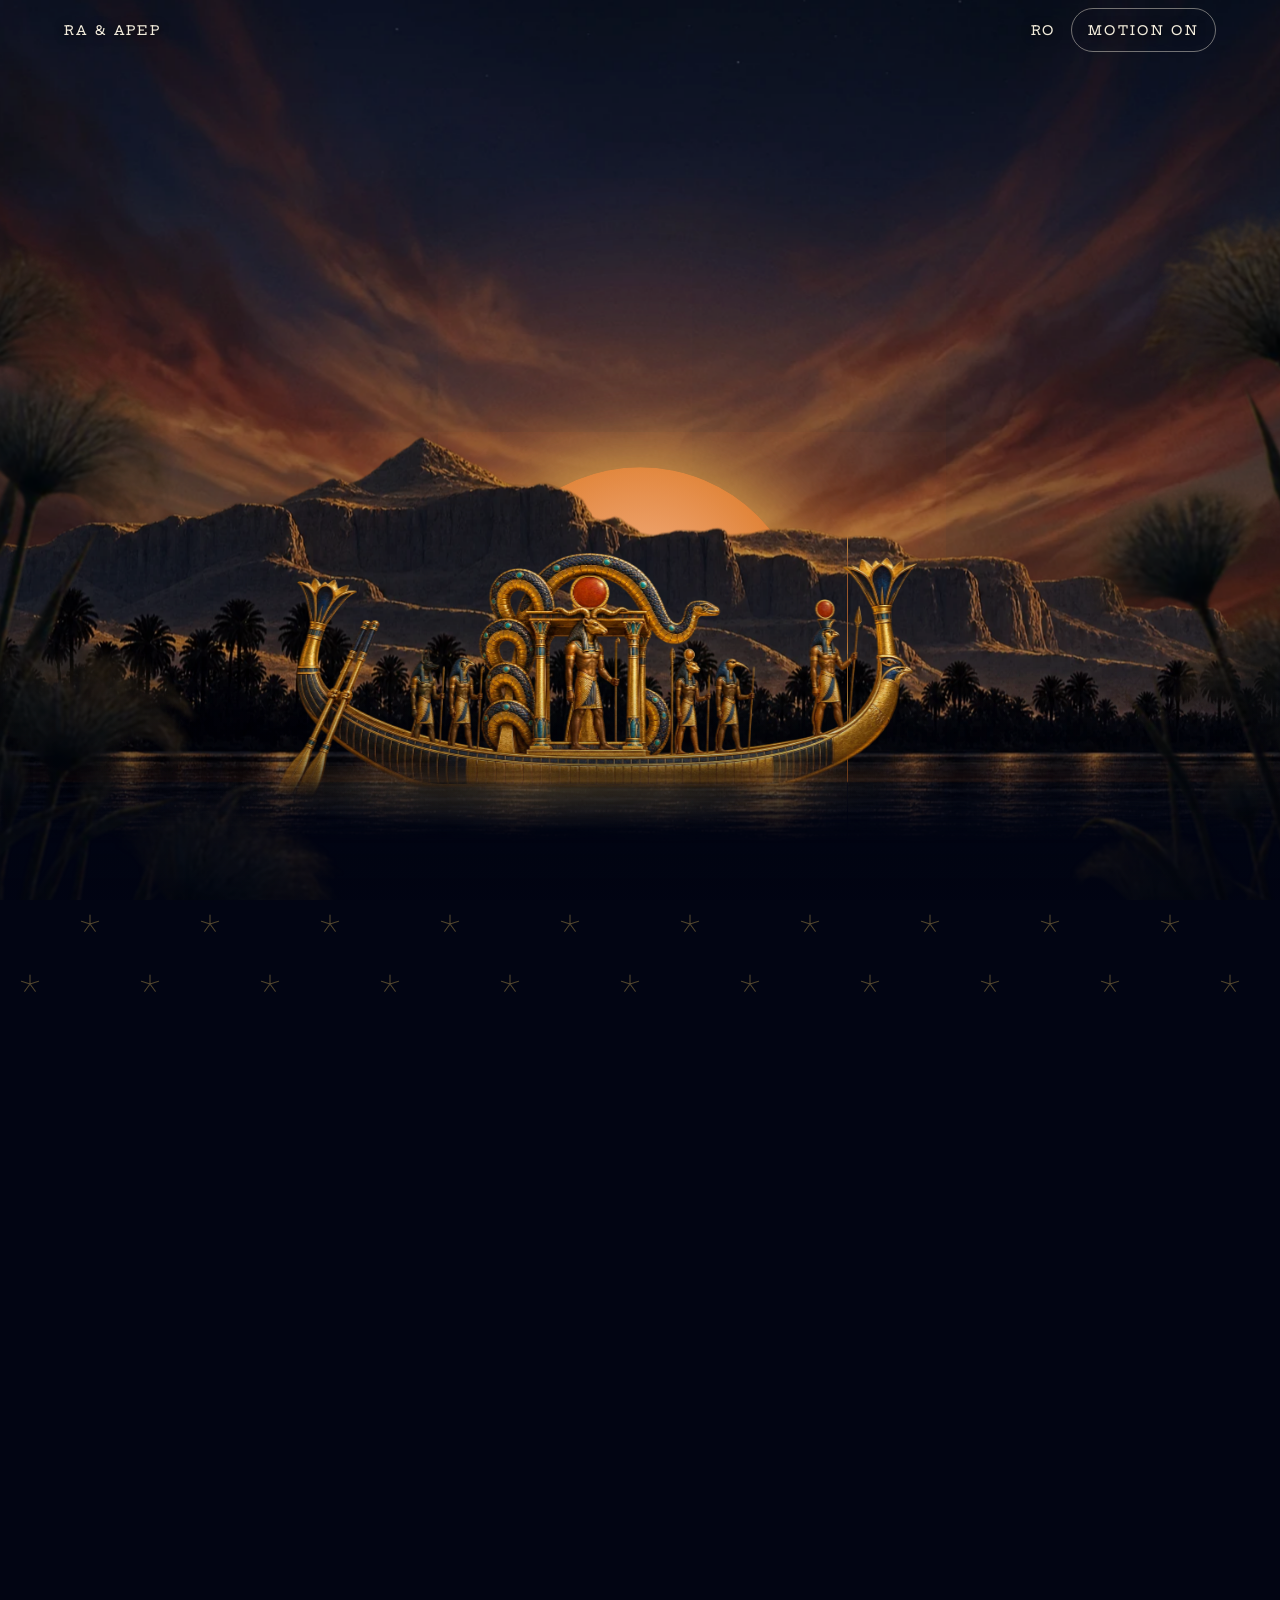
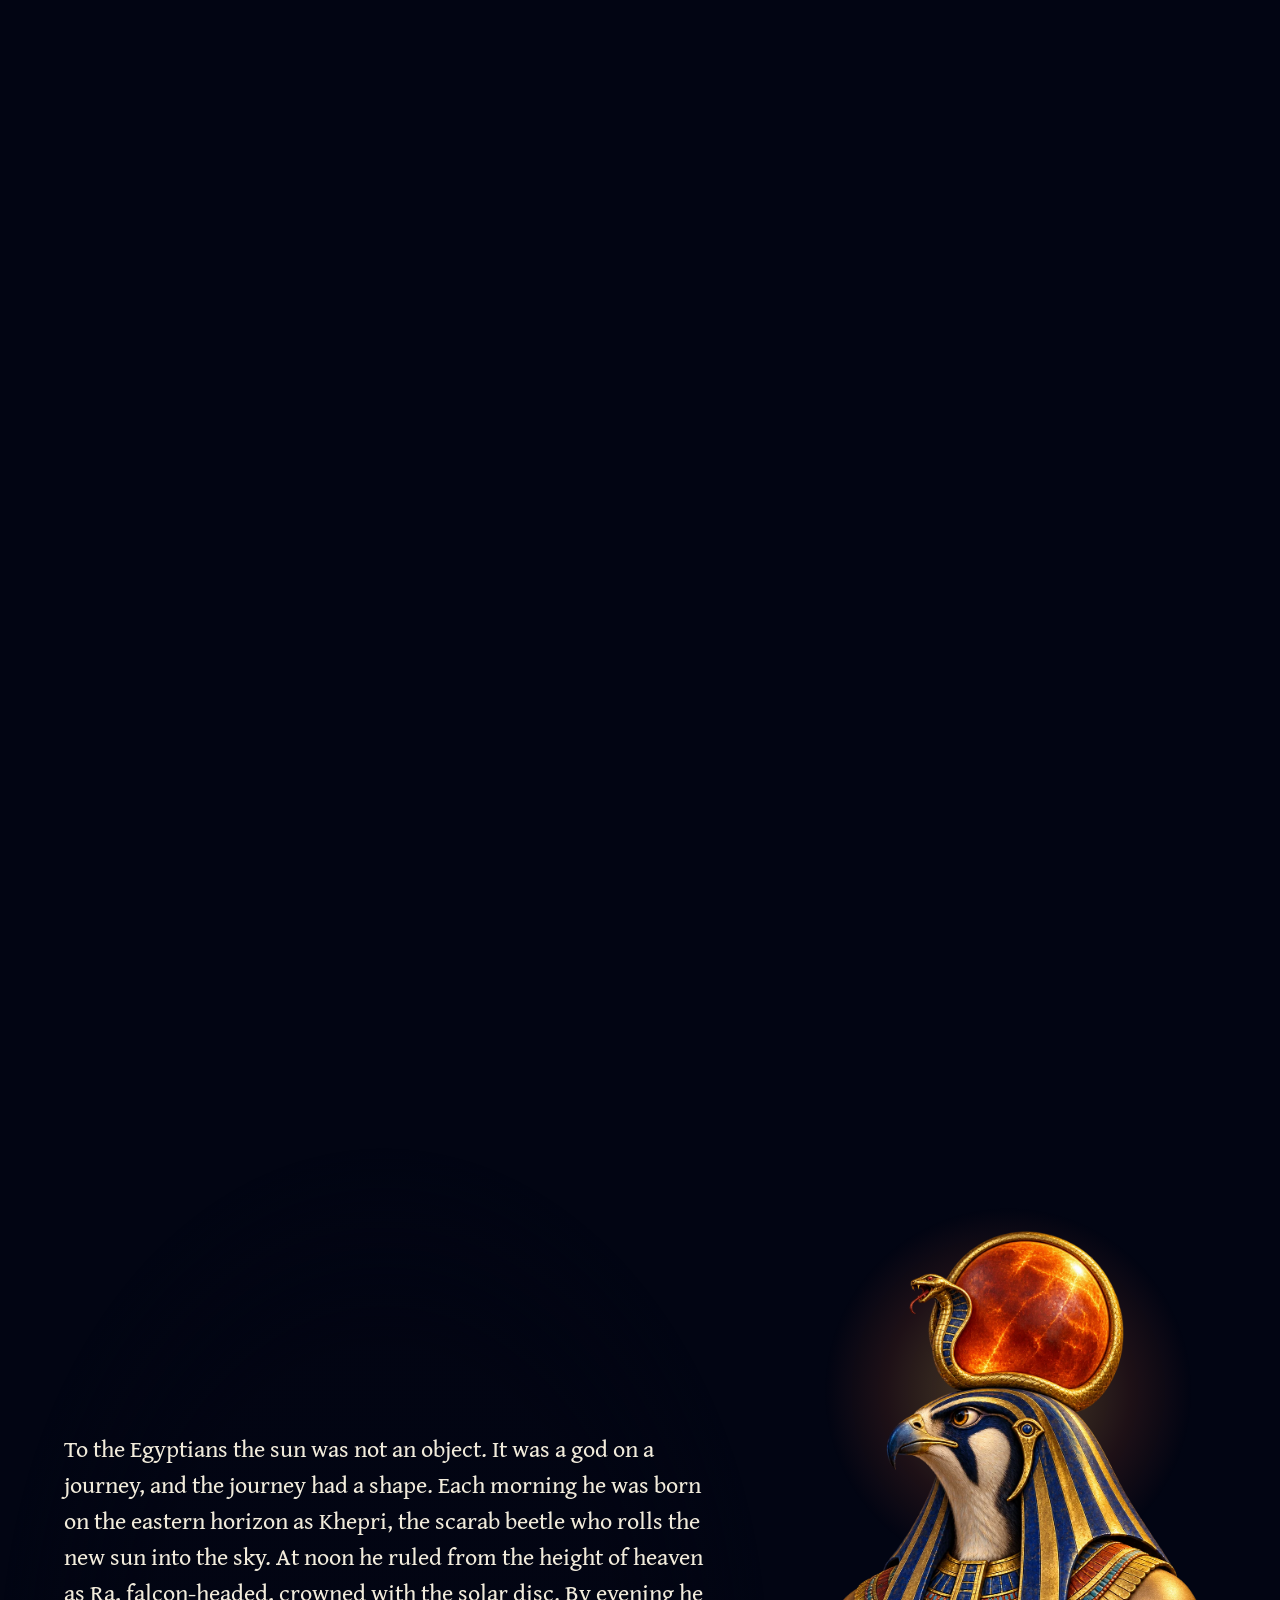
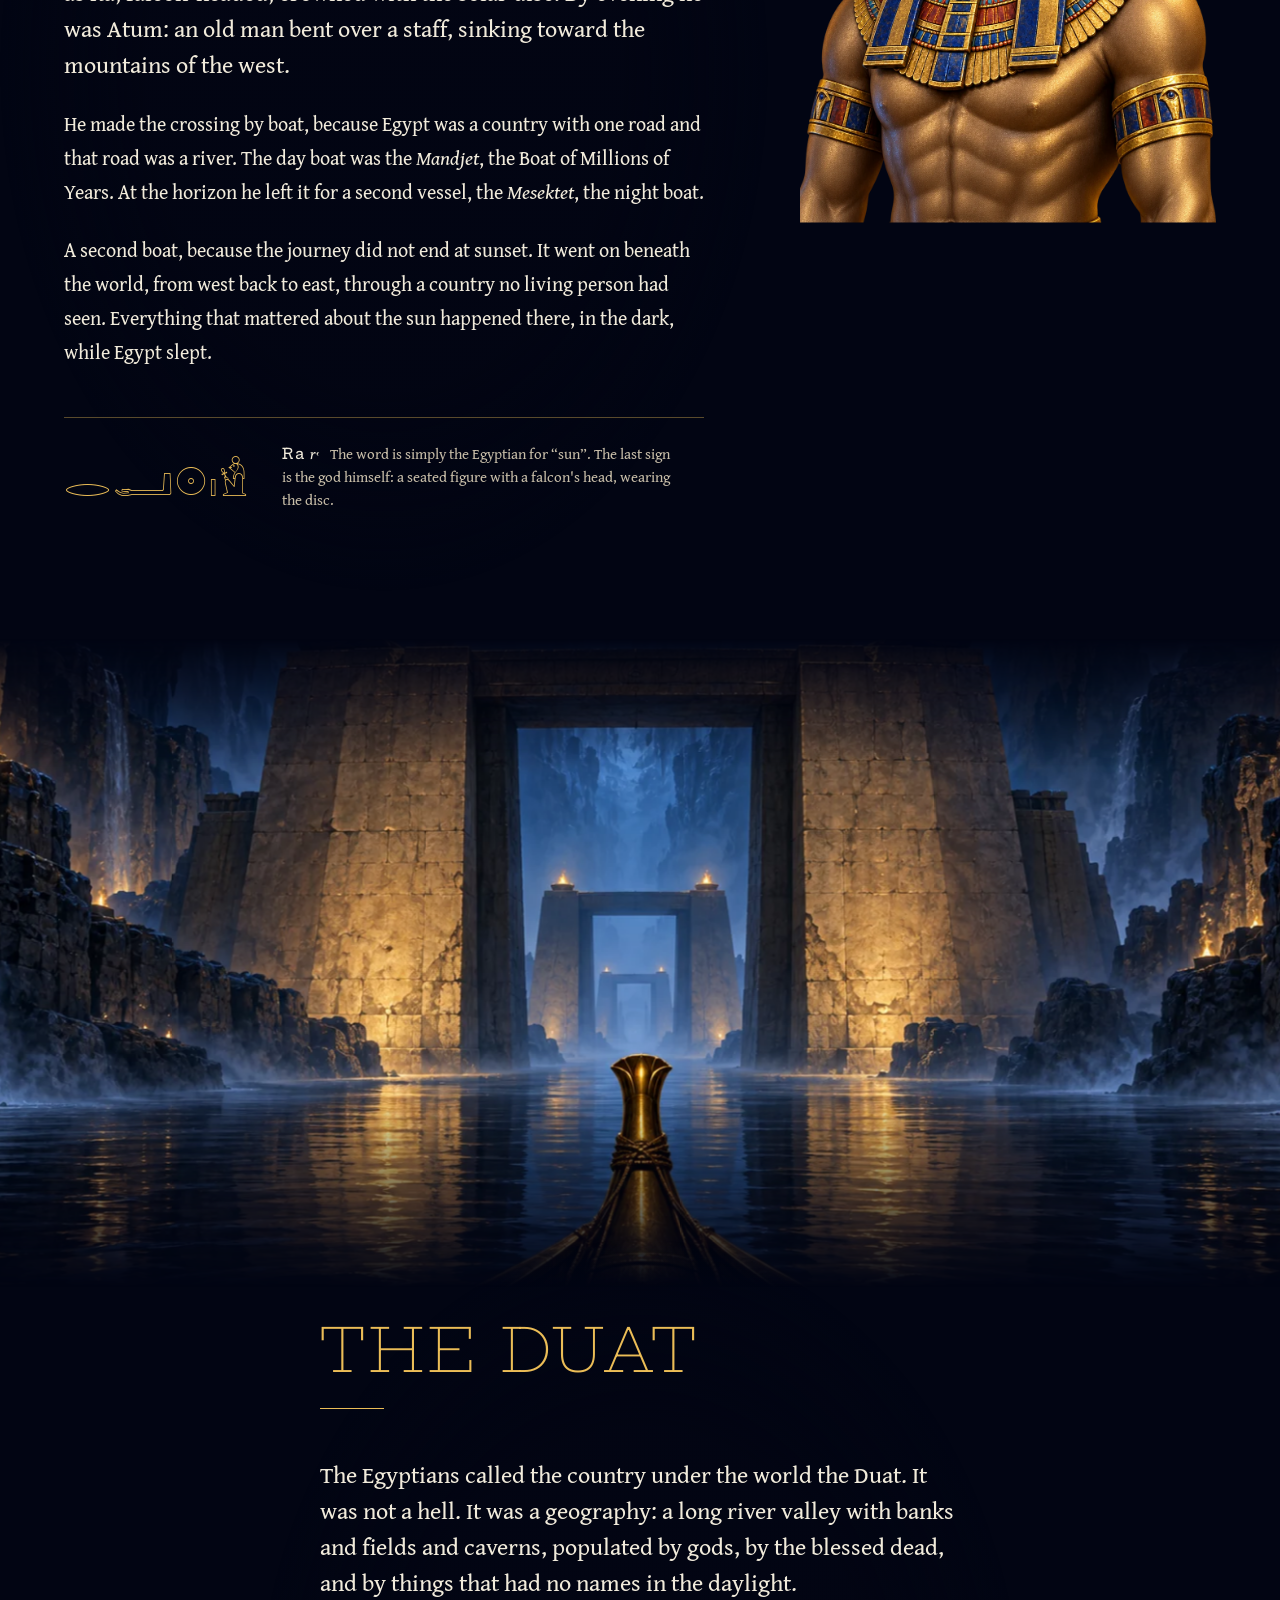
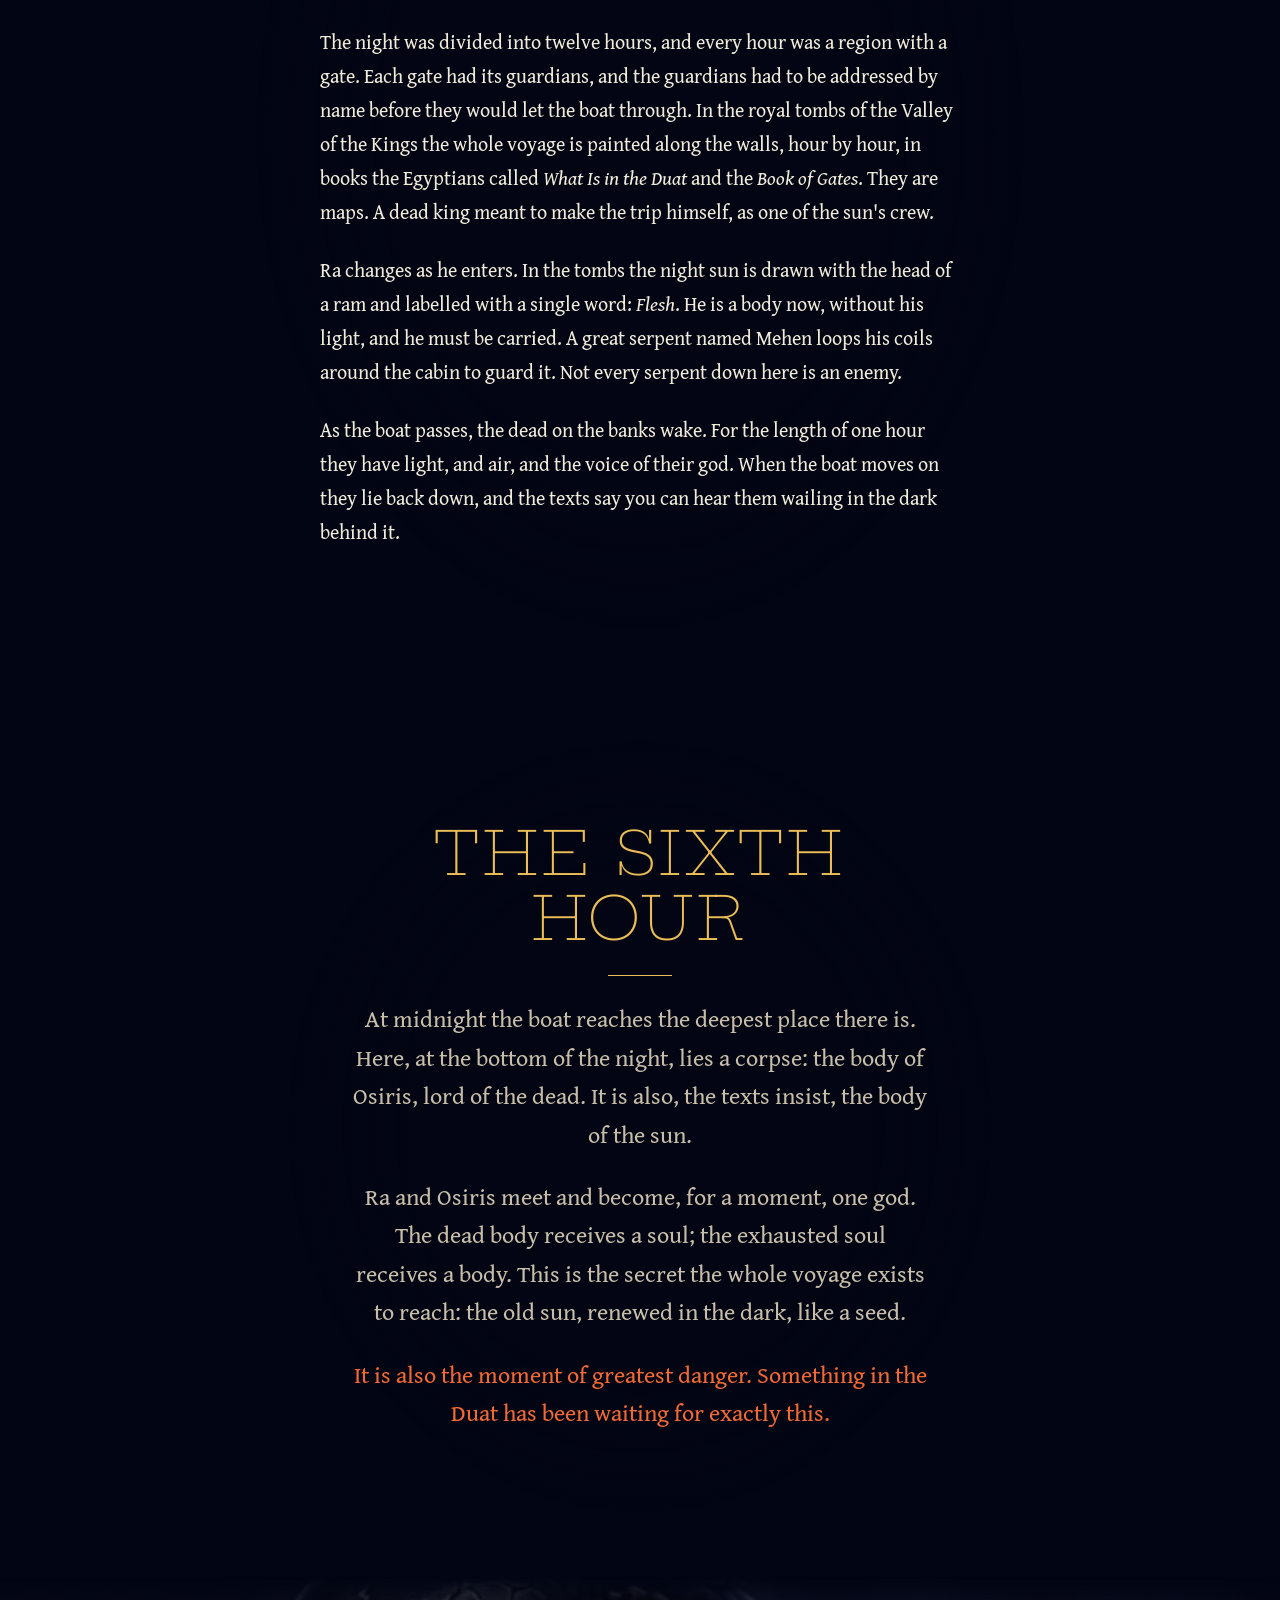
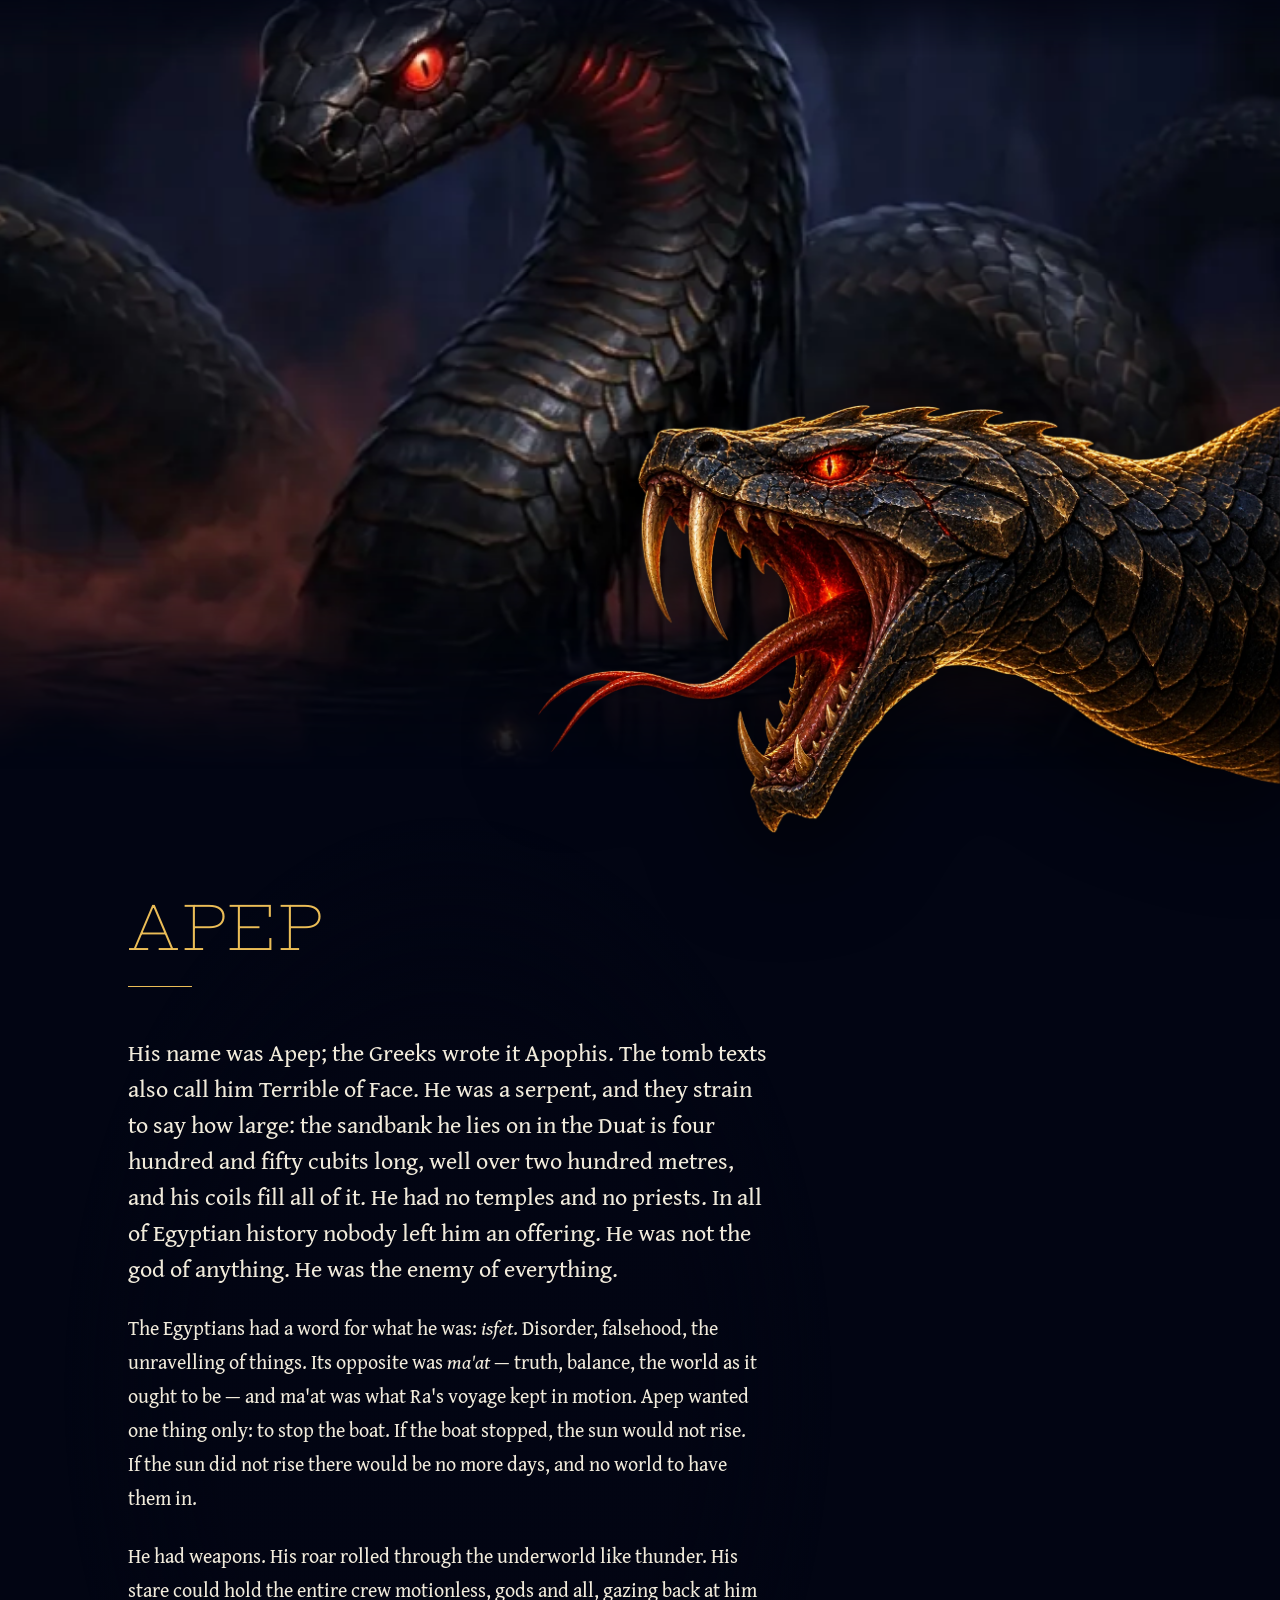
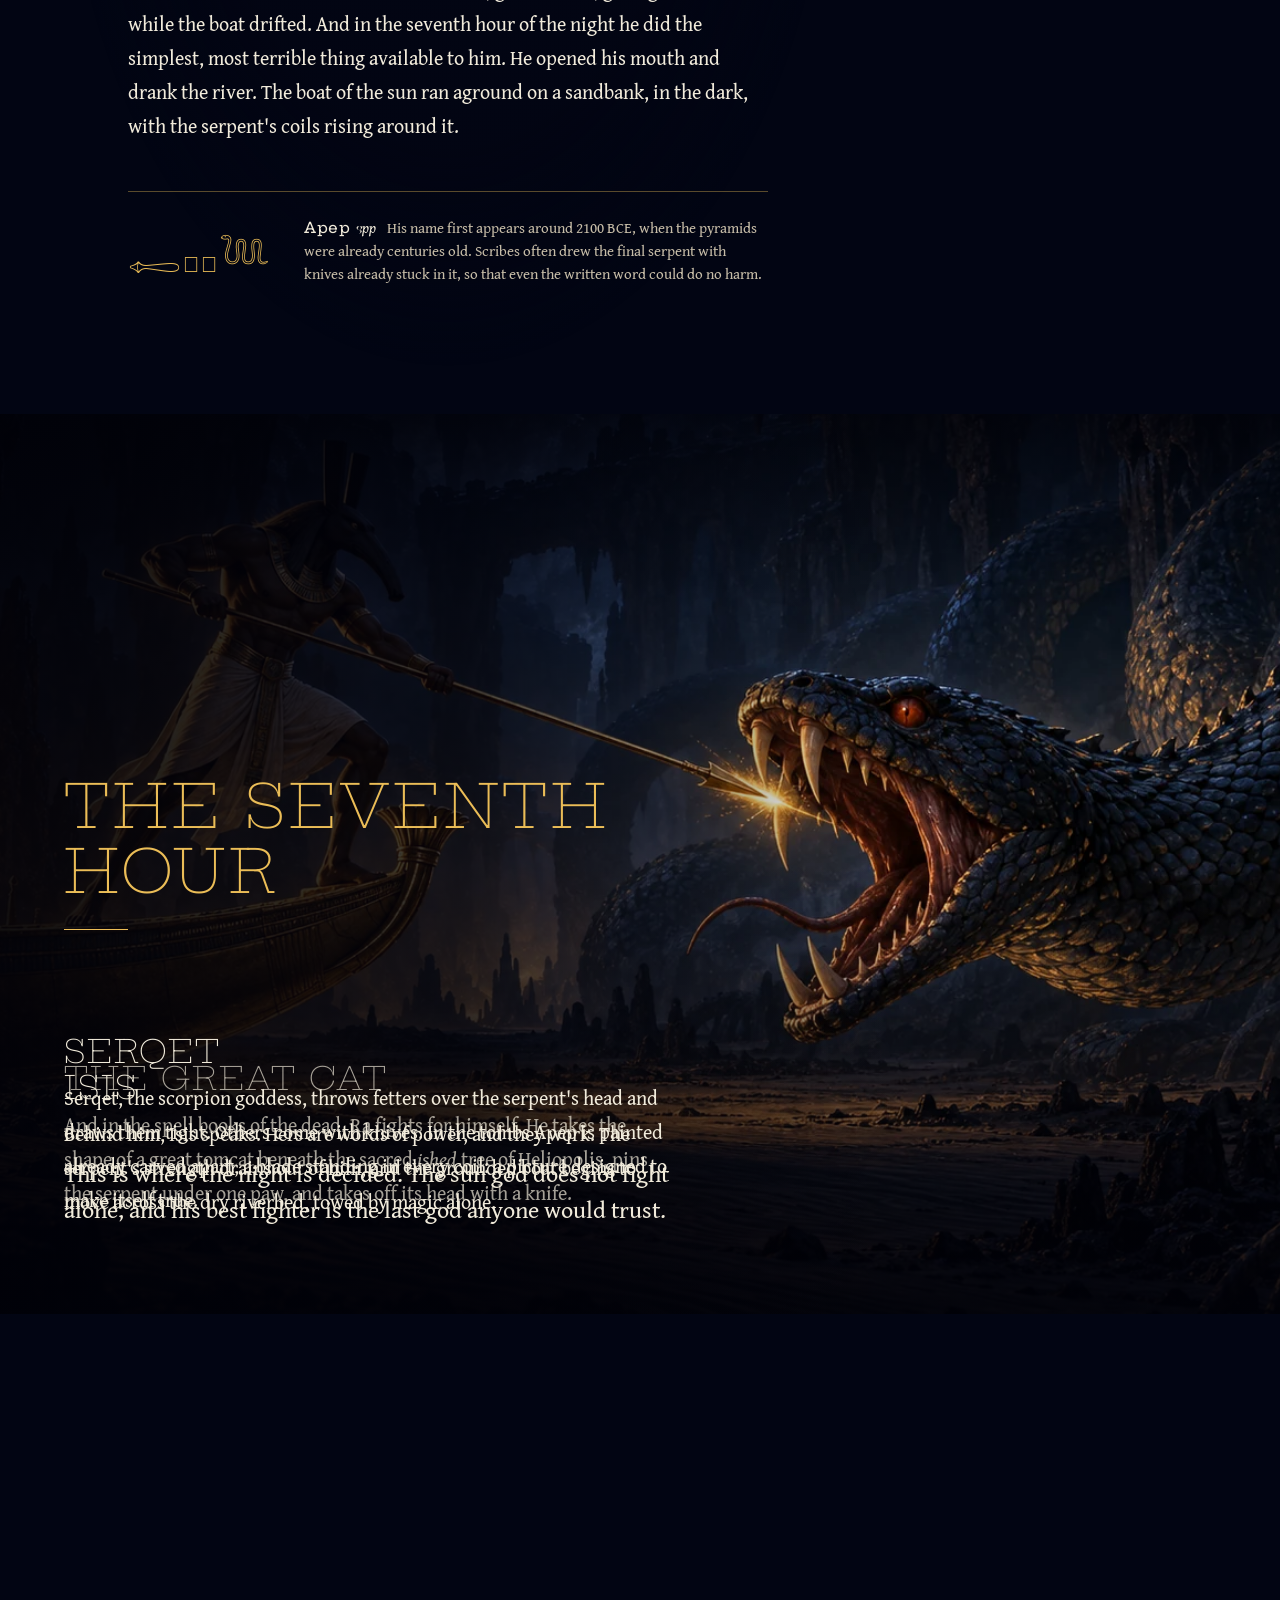
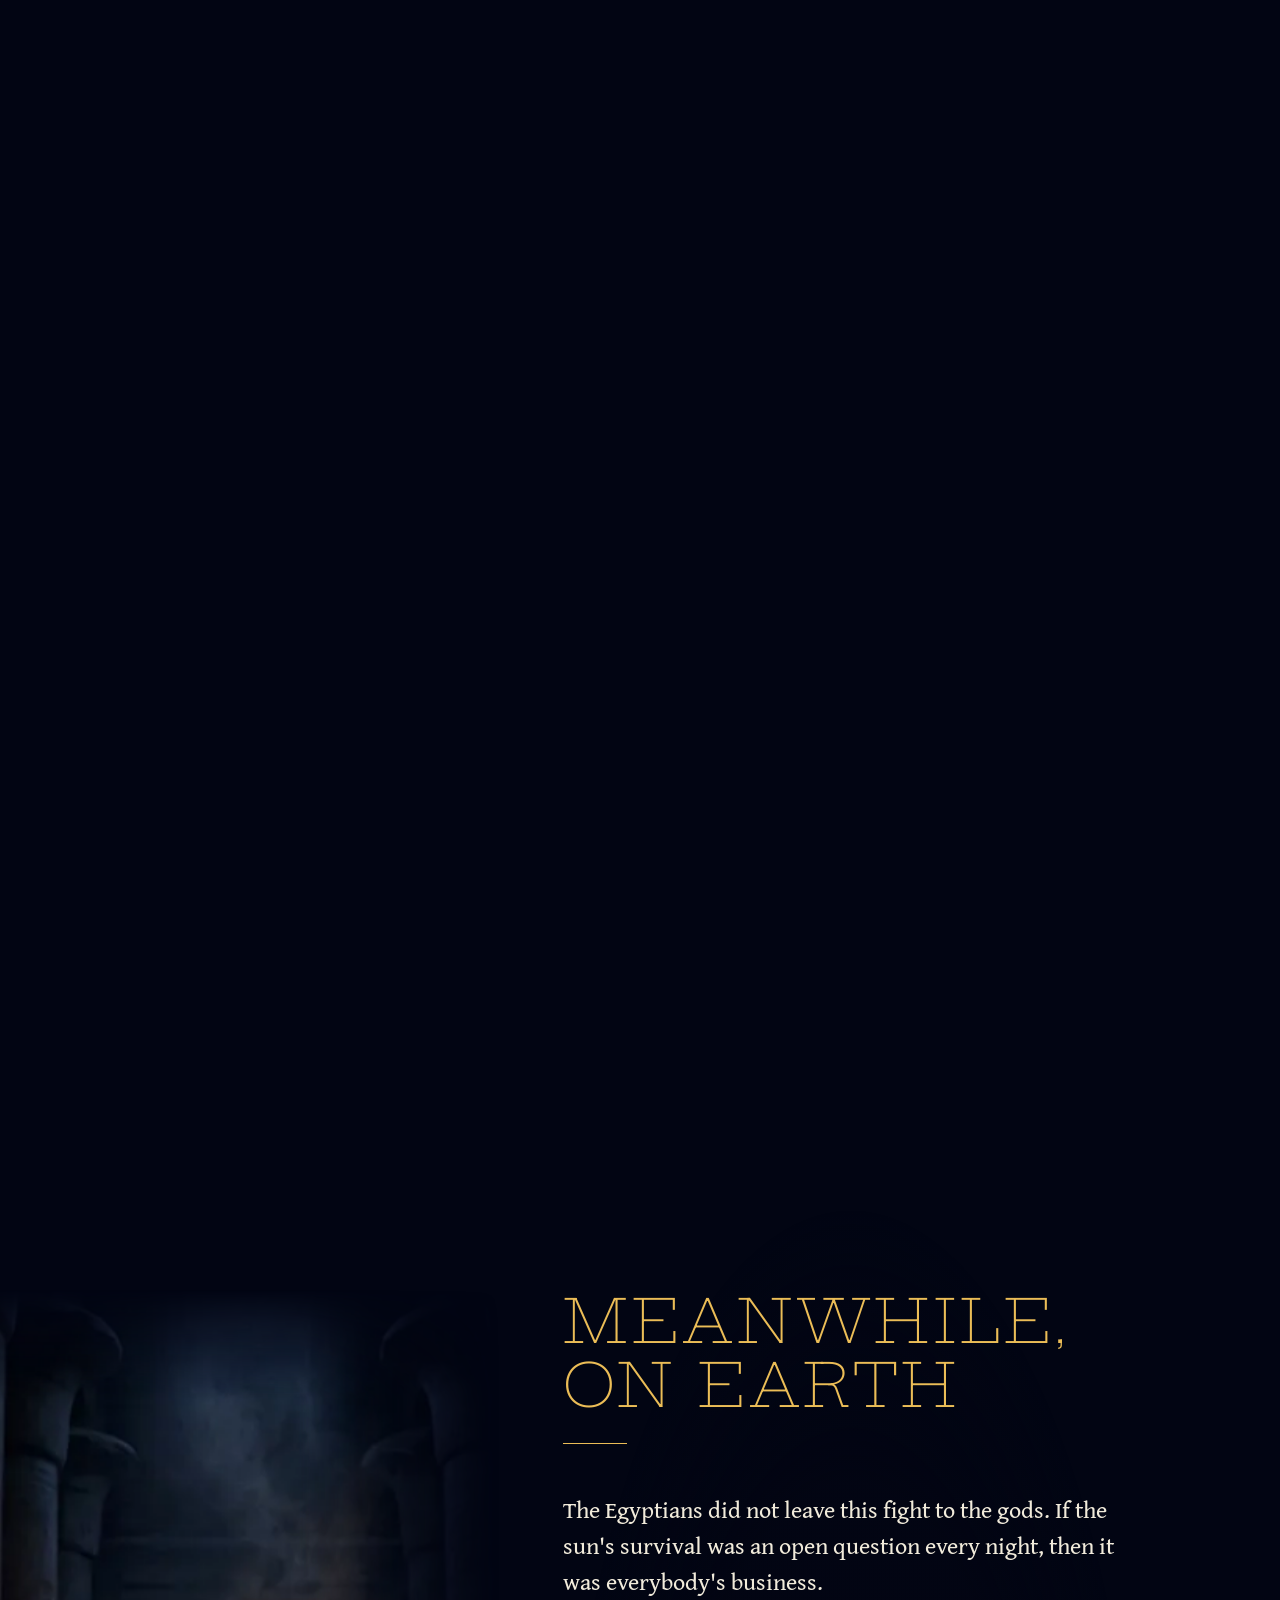
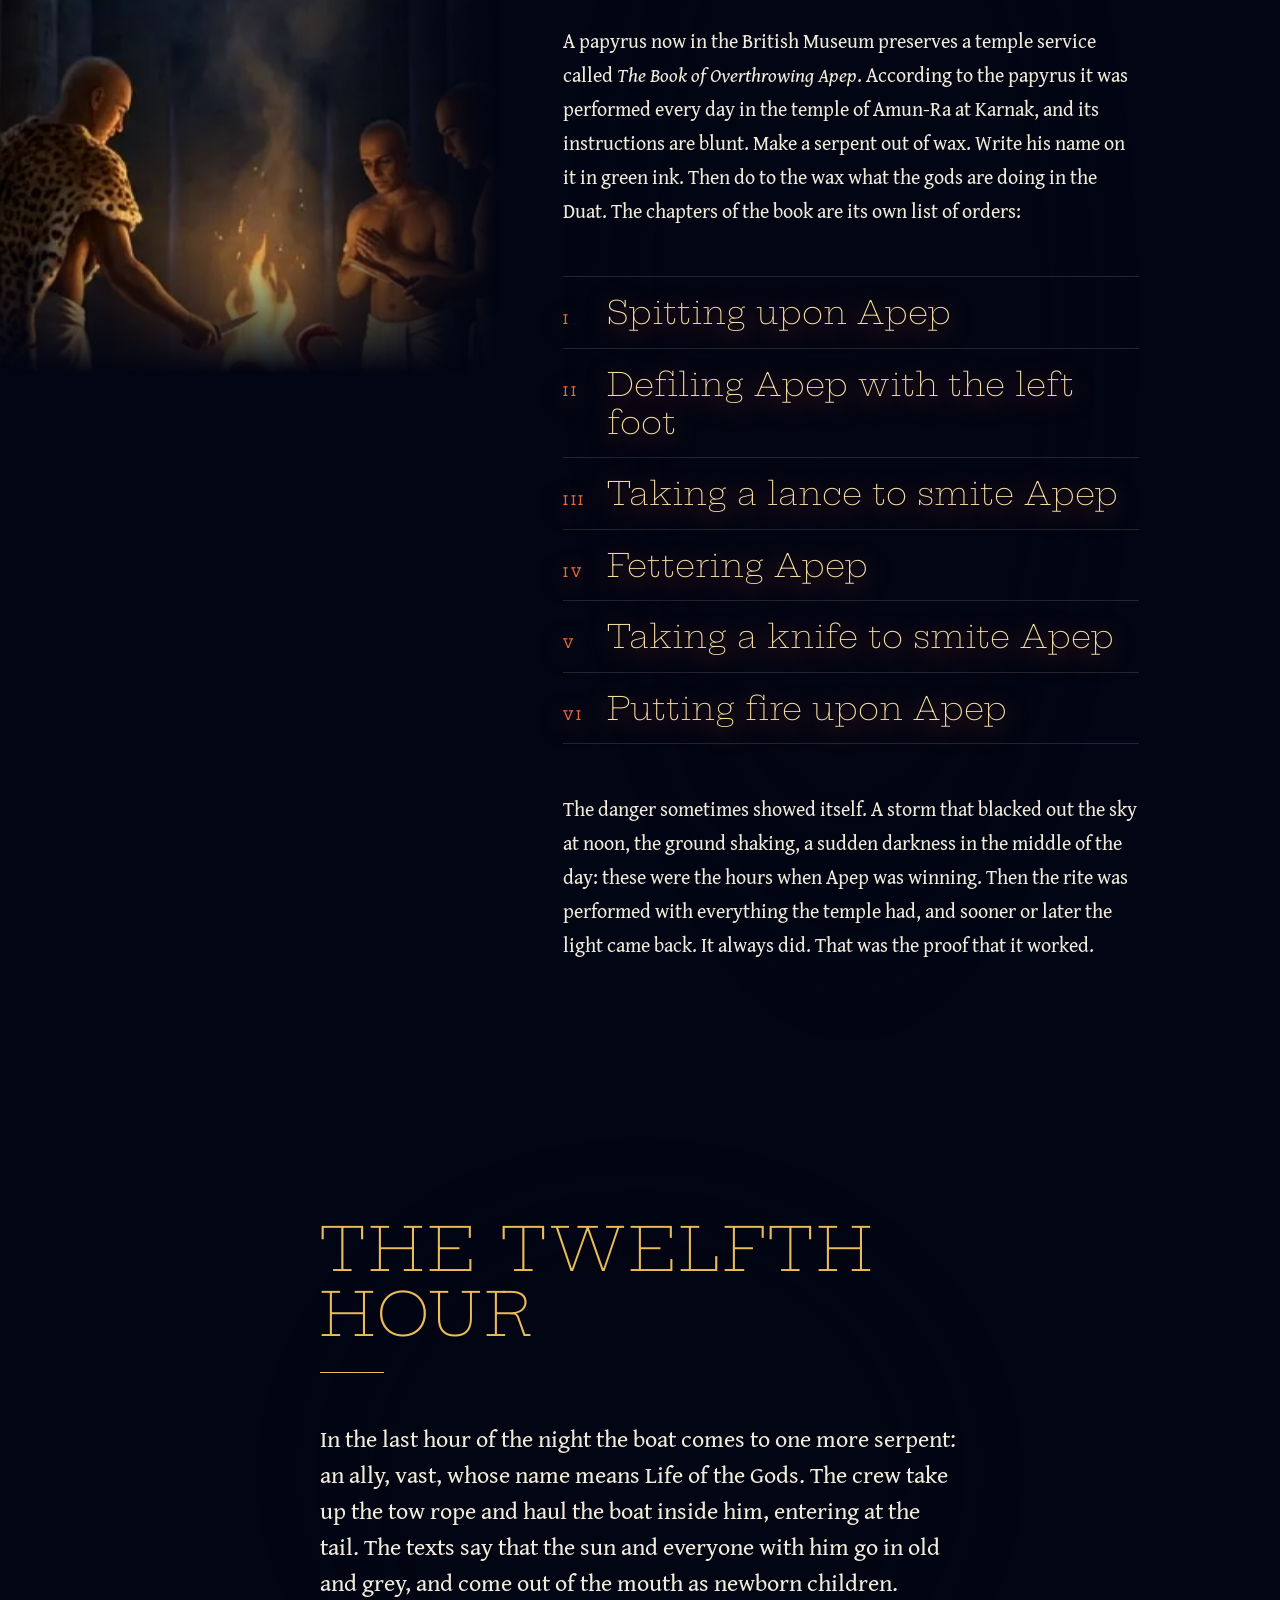
==== commit 5a1c20c9: "Polish Romanian edition and refresh narrative imagery" ====
--- a/index.html
+++ b/index.html
@@ -16,7 +16,7 @@
 
   <link rel="preload" as="image" href="assets/img/sky-dusk-2048.webp" imagesrcset="assets/img/sky-dusk-1376.webp 1376w, assets/img/sky-dusk-2048.webp 2048w" imagesizes="100vw">
   <link rel="stylesheet" href="tokens.css">
-  <link rel="stylesheet" href="styles.css">
+  <link rel="stylesheet" href="styles.css?v=2">
   <script>
     // Before first paint: the cinematic layer is on only with JavaScript and with motion allowed.
     (function (root) {
@@ -104,8 +104,8 @@
 
     <!-- ============ THE DUAT ============ -->
     <figure class="plate scene--through" data-scene="through">
-      <img class="plate__img" src="assets/img/duat-1376.webp" srcset="assets/img/duat-1376.webp 1376w, assets/img/duat-2048.webp 2048w" sizes="100vw" width="1376" height="581" loading="lazy" decoding="async"
-           alt="Seen from the deck of a boat on a black underground river: a colossal stone gate, a burning cobra on top of each of its towers, and more gates receding into the haze beyond it.">
+      <img class="plate__img" src="assets/img/duat-v2-960.webp" srcset="assets/img/duat-v2-960.webp 960w, assets/img/duat-v2-1672.webp 1672w" sizes="100vw" width="1672" height="941" loading="lazy" decoding="async"
+           alt="From the golden prow of a boat, a dark underground river leads through monumental sandstone gates. Cobra guardians and flames crown the nearest gate; blue mist fills the cavern beyond.">
     </figure>
 
     <section id="duat" class="passage passage--over" data-hours="1-5" data-phase="night">
@@ -151,8 +151,8 @@
     <!-- ============ THE SEVENTH HOUR ============ -->
     <section id="seventh-hour" class="scene scene--pin battle" data-scene="pin" data-hours="7-7" data-phase="night" style="--track: 620">
       <div class="stage">
-        <img class="layer battle__plate" src="assets/img/battle-1376.webp" srcset="assets/img/battle-1376.webp 1376w, assets/img/battle-2048.webp 2048w" sizes="100vw" width="1376" height="582" loading="lazy" decoding="async"
-             alt="On the prow of a golden boat the god Set, a man with the long curved snout and tall squared ears of the Set animal, drives a spear into the open mouth of the giant serpent. Sparks and embers burst from the wound.">
+        <img class="layer battle__plate" src="assets/img/battle-v2-960.webp" srcset="assets/img/battle-v2-960.webp 960w, assets/img/battle-v2-1672.webp 1672w" sizes="(max-aspect-ratio: 1672/941) 178svh, 100vw" width="1672" height="941" loading="lazy" decoding="async"
+             alt="On a golden boat grounded in the dry riverbed, Set braces his spear against Apep's enormous open jaws. Gold light from Ra's cabin catches the spear and the serpent's dark scales.">
         <div class="layer battle__flash" aria-hidden="true"></div>
         <div class="layer battle__scrim" aria-hidden="true"></div>
 
@@ -269,7 +269,7 @@
           </ul>
 
           <h3>About the pictures</h3>
-          <p>Every illustration on this page was generated by AI for this project: the painted scenes by Google's Gemini, working through Antigravity, and the cut-out figures by OpenAI's image model, working through Codex. They are interpretations, not artefacts. None of them contains writing, because generated hieroglyphs are gibberish. The hieroglyphs above are real ones, set as text.</p>
+          <p>Every illustration on this page was generated by AI for this project. OpenAI's image model created the Duat and battle scenes and the cut-out figures; Google's Gemini created the other painted scenes. They are artistic interpretations, not ancient artefacts. The hieroglyphs above are real signs, set as text.</p>
         </section>
       </div>
 
--- a/styles.css
+++ b/styles.css
@@ -494,7 +494,7 @@
 :is(.passage__text, .midnight__inner)::before {
   content: "";
   position: absolute;
-  inset: -5rem -7rem;
+  inset: -5rem calc(-1 * var(--gutter)); /* keep the reading scrim inside narrow viewports */
   z-index: -1;
   background: radial-gradient(closest-side, var(--color-bg-primary) 62%, transparent);
   pointer-events: none;
@@ -573,7 +573,7 @@
 }
 
 /* Apep: the plate pulls back while the head comes out of the dark */
-.apep { --p: 1; position: relative; }
+.apep { --p: 1; position: relative; overflow-x: clip; }
 /* Taller, and faded less at the top: the head and its burning eye sit high in the frame. */
 .plate--apep {
   height: clamp(22rem, 88svh, 58rem);
@@ -598,7 +598,7 @@
 }
 .apep + .passage { padding-top: calc(var(--space-12) + 18vw); }
 @media (min-width: 64rem) {
-  .apep__head { bottom: -46%; width: min(58vw, 60rem); }
+  .apep__head { bottom: -8%; width: min(58vw, 60rem); } /* keep the jaws above the reading column */
   .apep + .passage { padding-top: var(--space-12); }
 }
 
@@ -627,7 +627,7 @@
     width: auto;
     height: 100%;
     max-width: none;
-    aspect-ratio: 1376 / 582;
+    aspect-ratio: 1672 / 941;
     transform-origin: 0 50%;
     transform: translate3d(calc((0.3 + var(--p) * 0.34) * (100vw - 100%)), 0, 0);
   }
@@ -689,6 +689,7 @@
 /* ---------- On earth ---------- */
 .ritual { display: grid; gap: var(--space-9); padding: var(--space-11) 0 var(--space-12); }
 .ritual .passage__text { width: 100%; padding-inline: var(--gutter); }
+.ritual .passage__text::before { inset-inline: 0; }
 .acts { margin: var(--space-9) 0 !important; padding: 0; list-style: none; counter-reset: act; border-top: 1px solid var(--color-border-secondary); }
 .act {
   counter-increment: act;
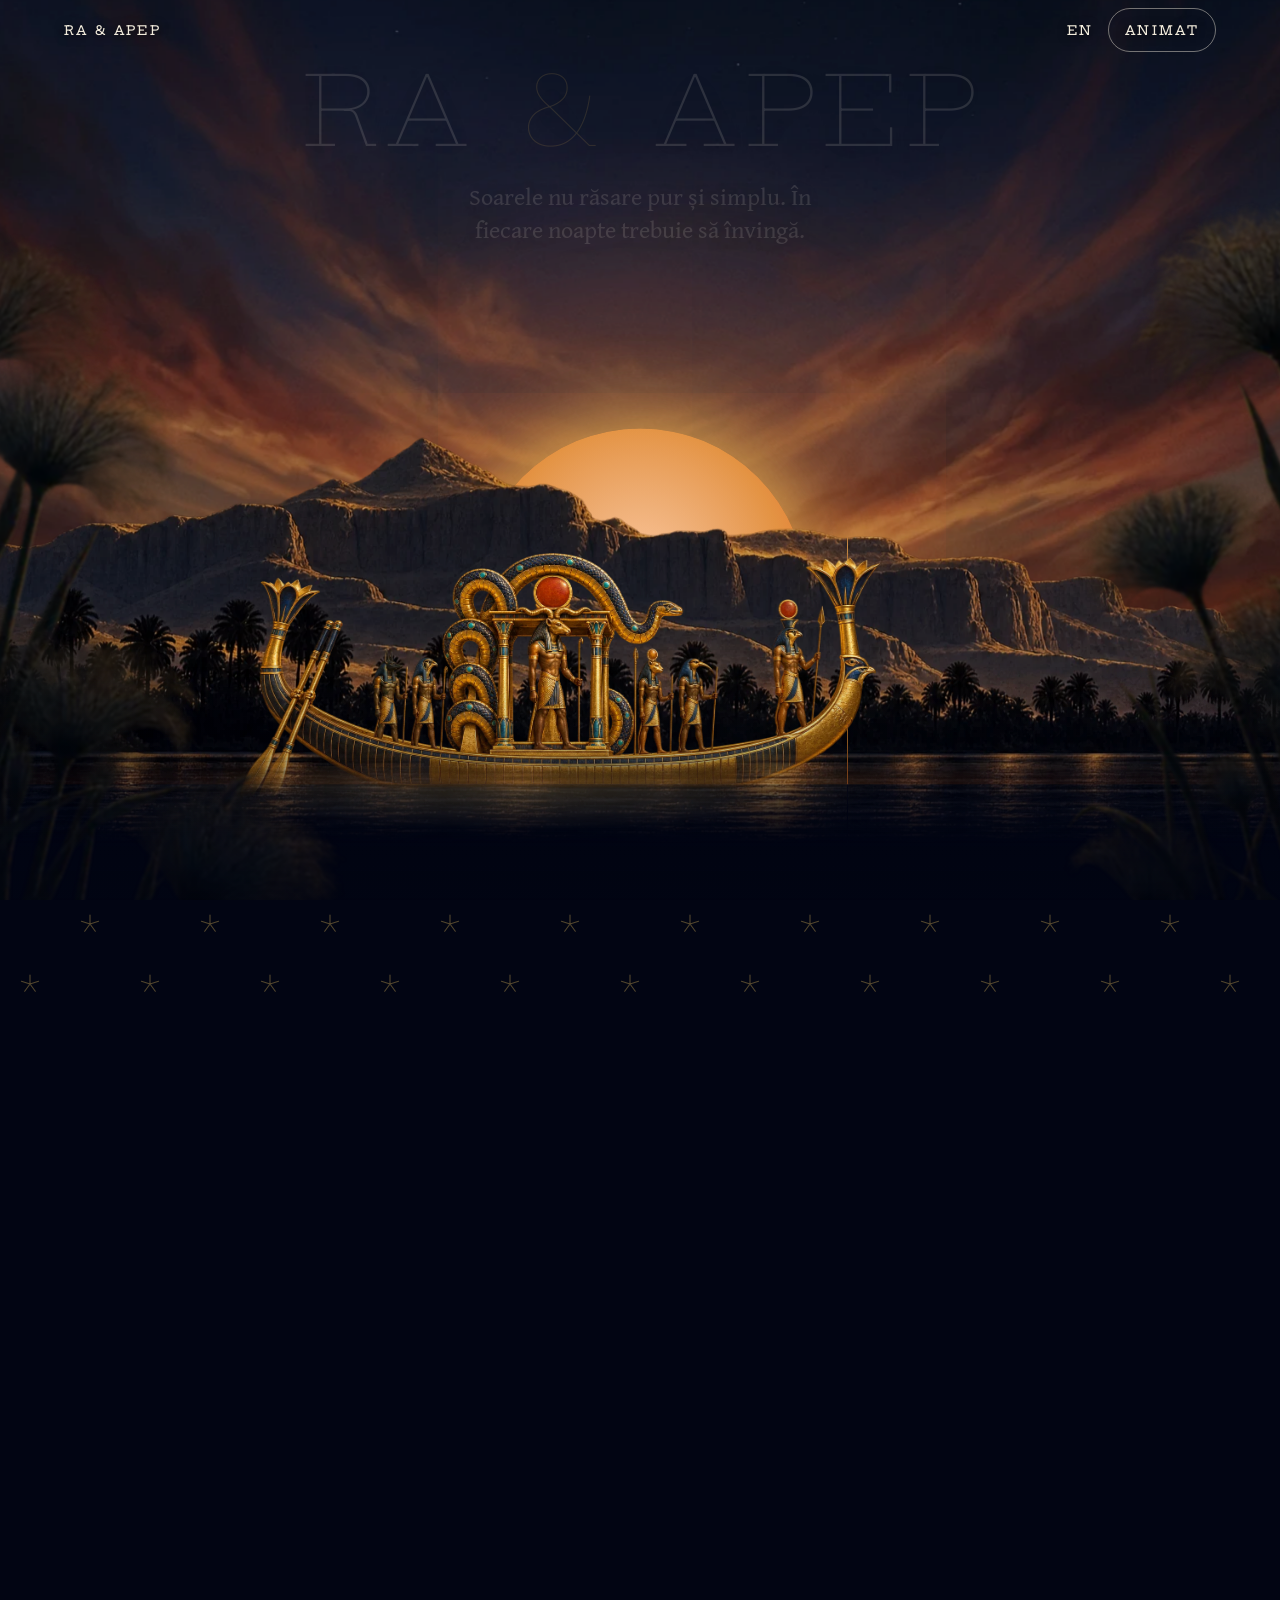
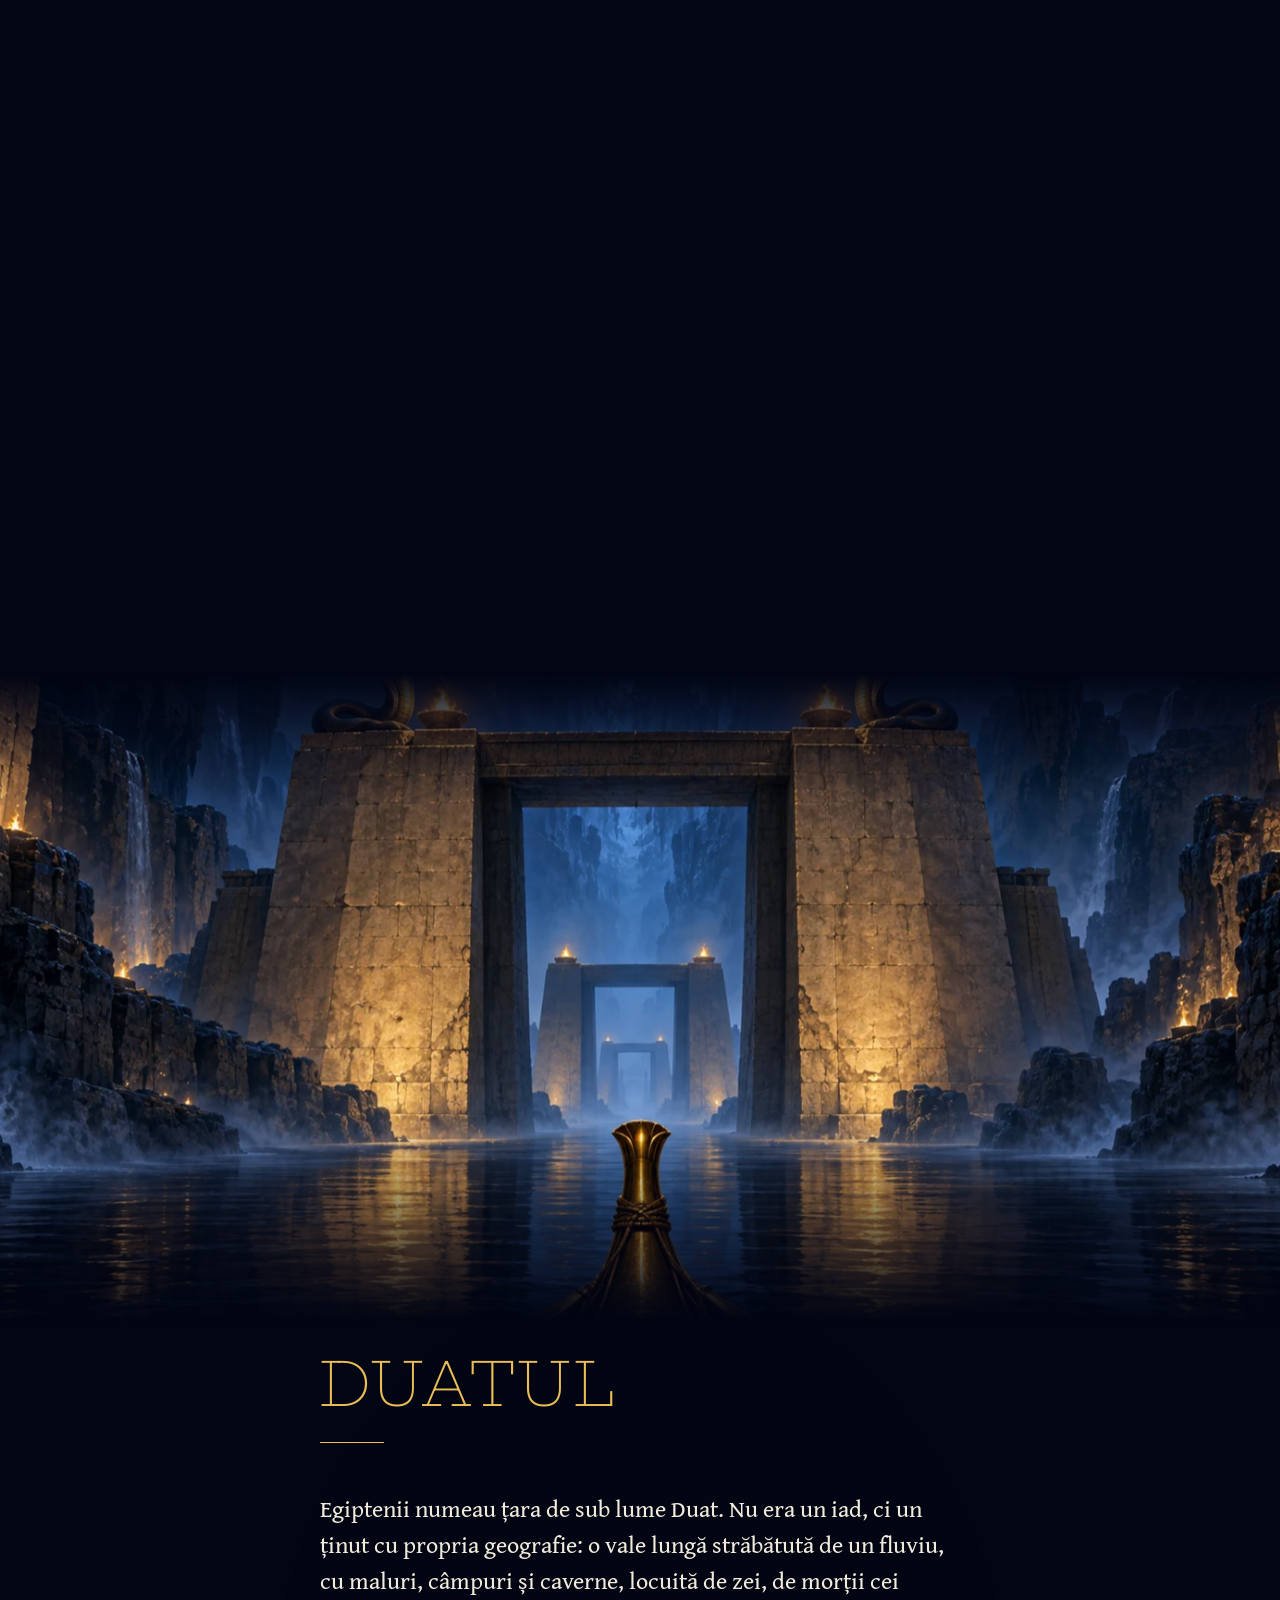
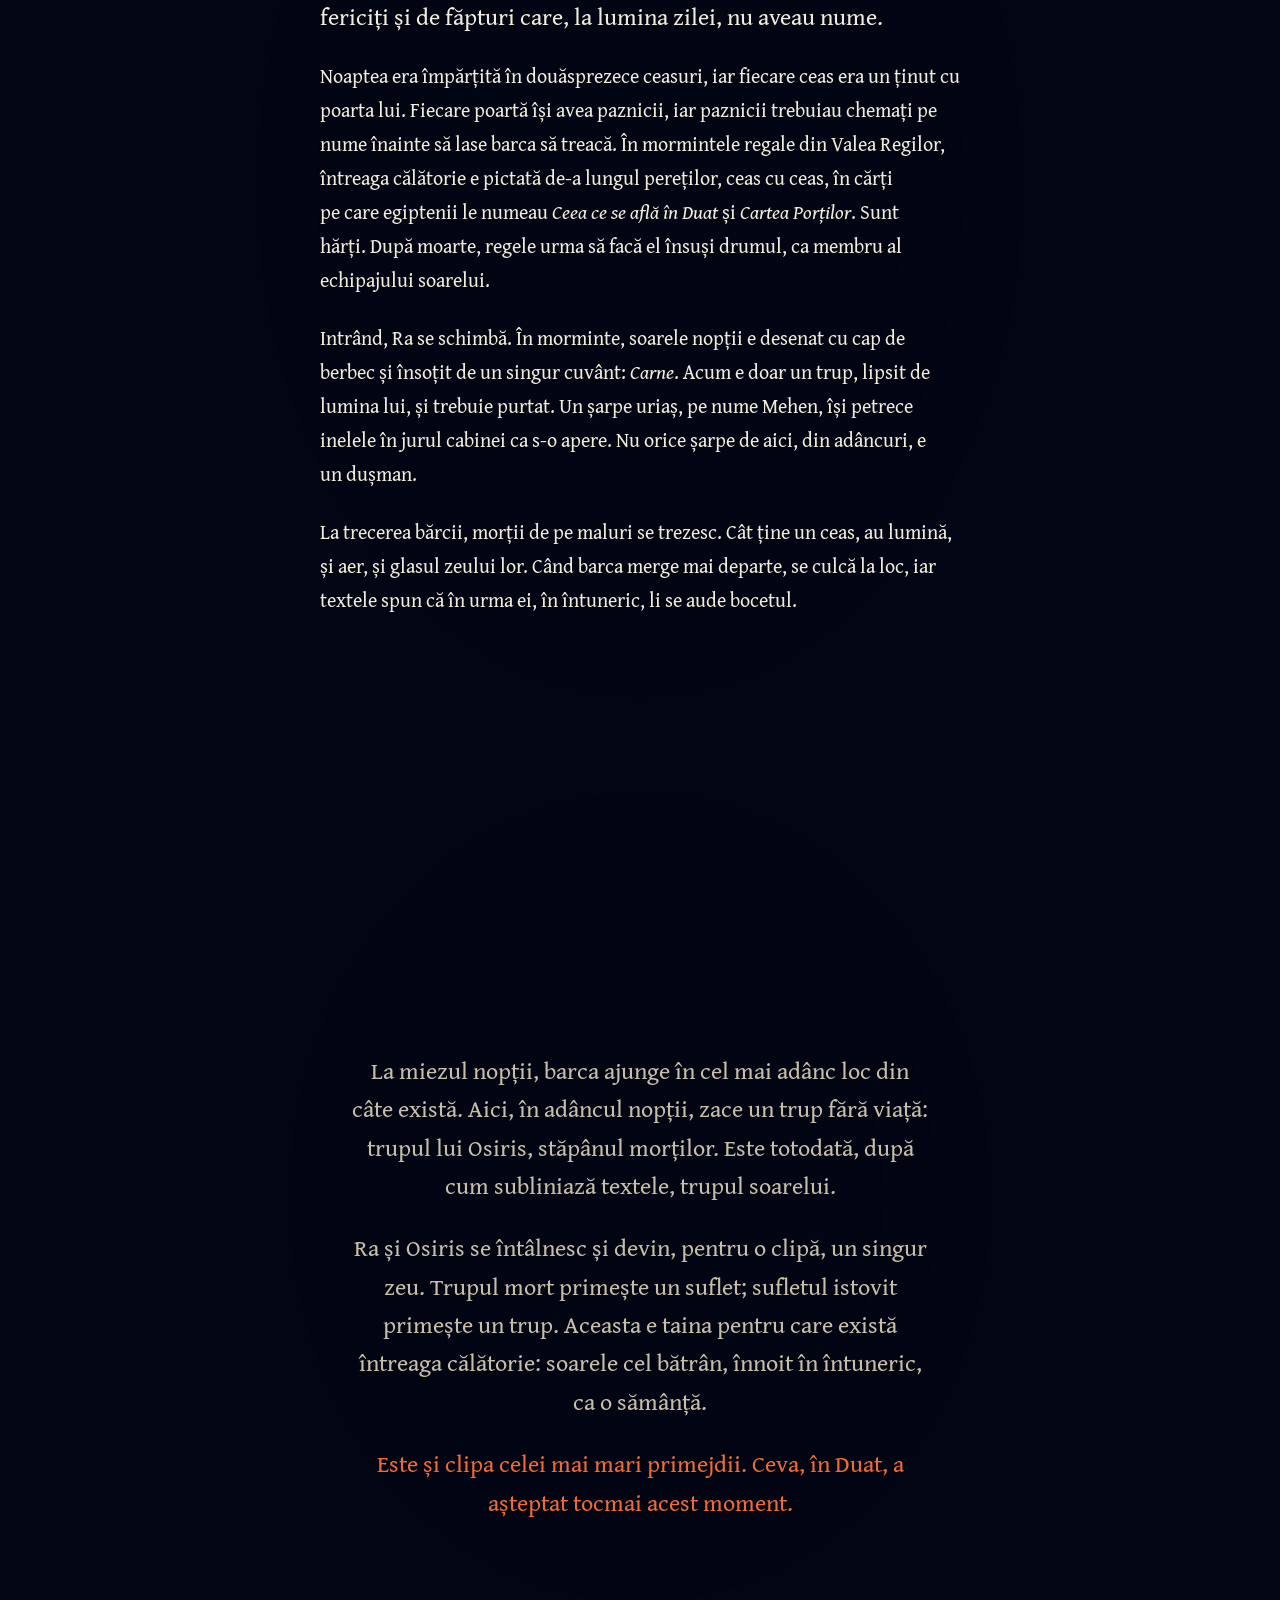
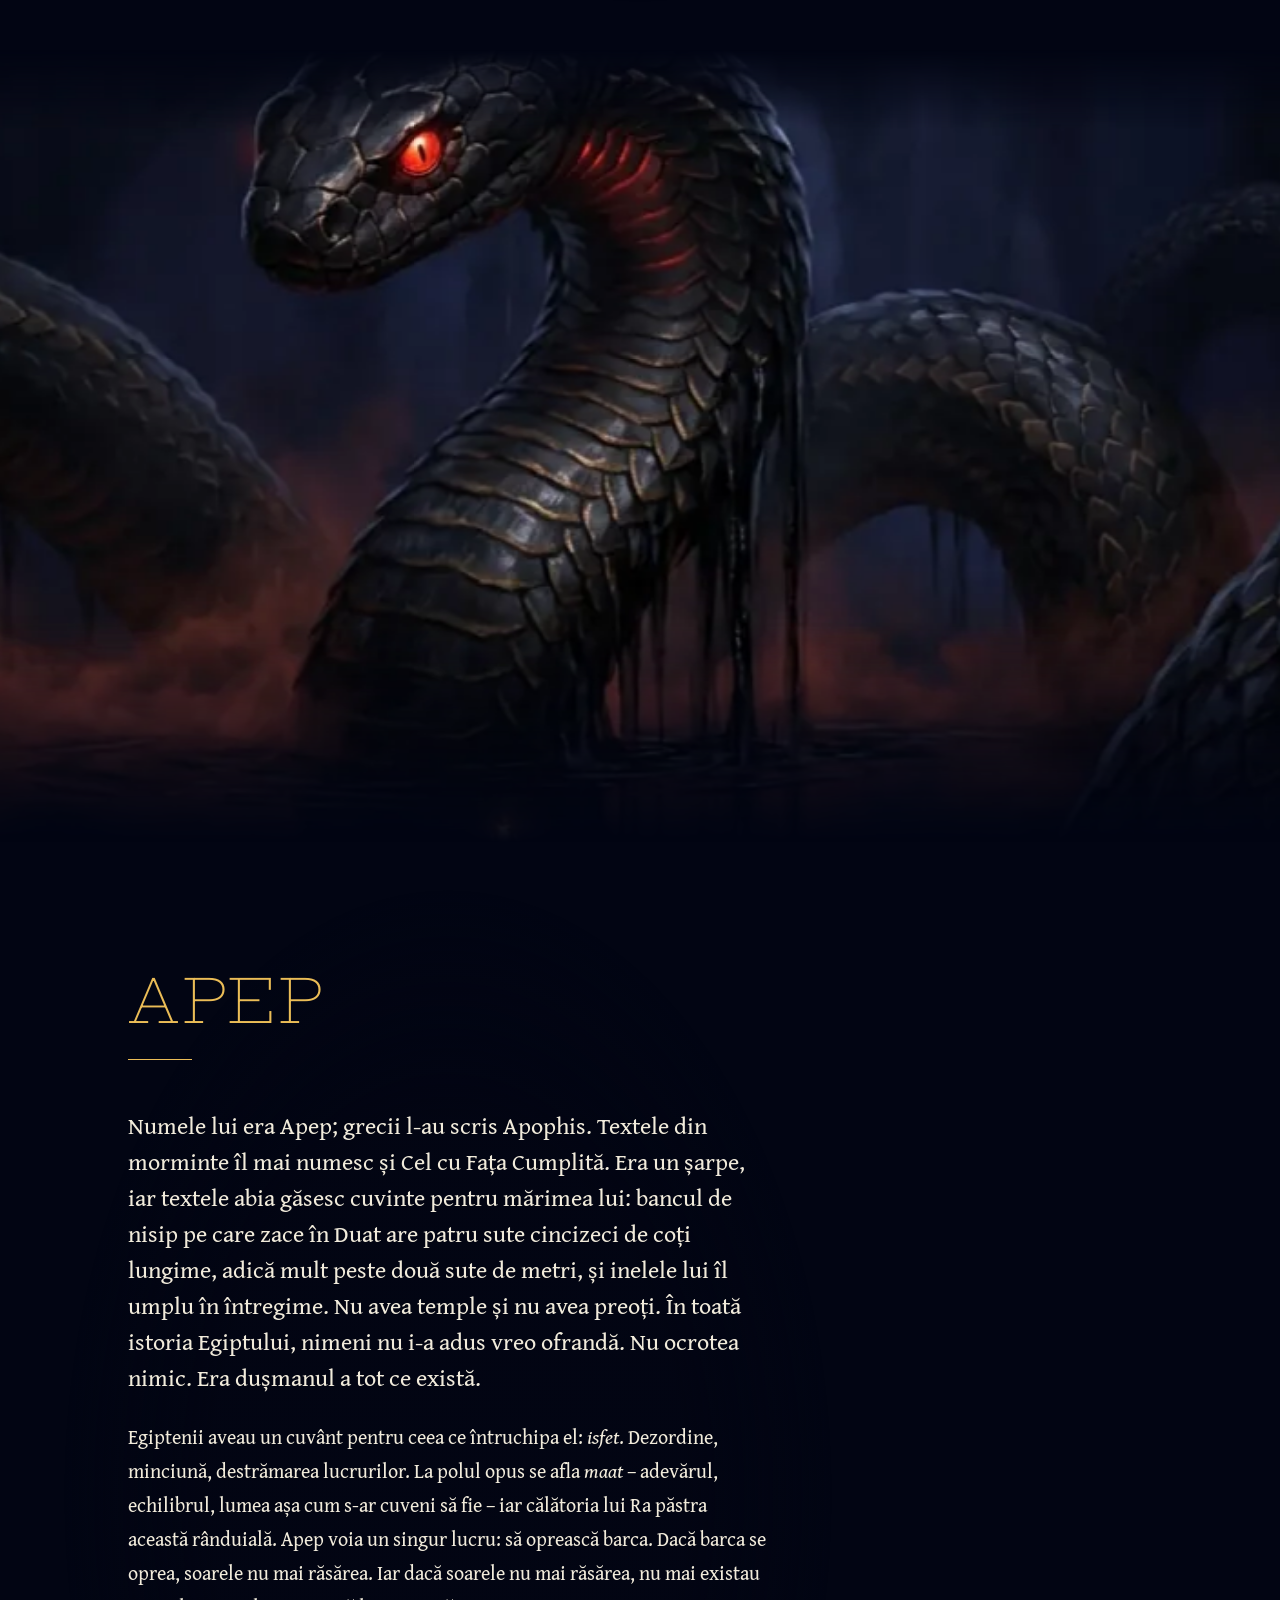
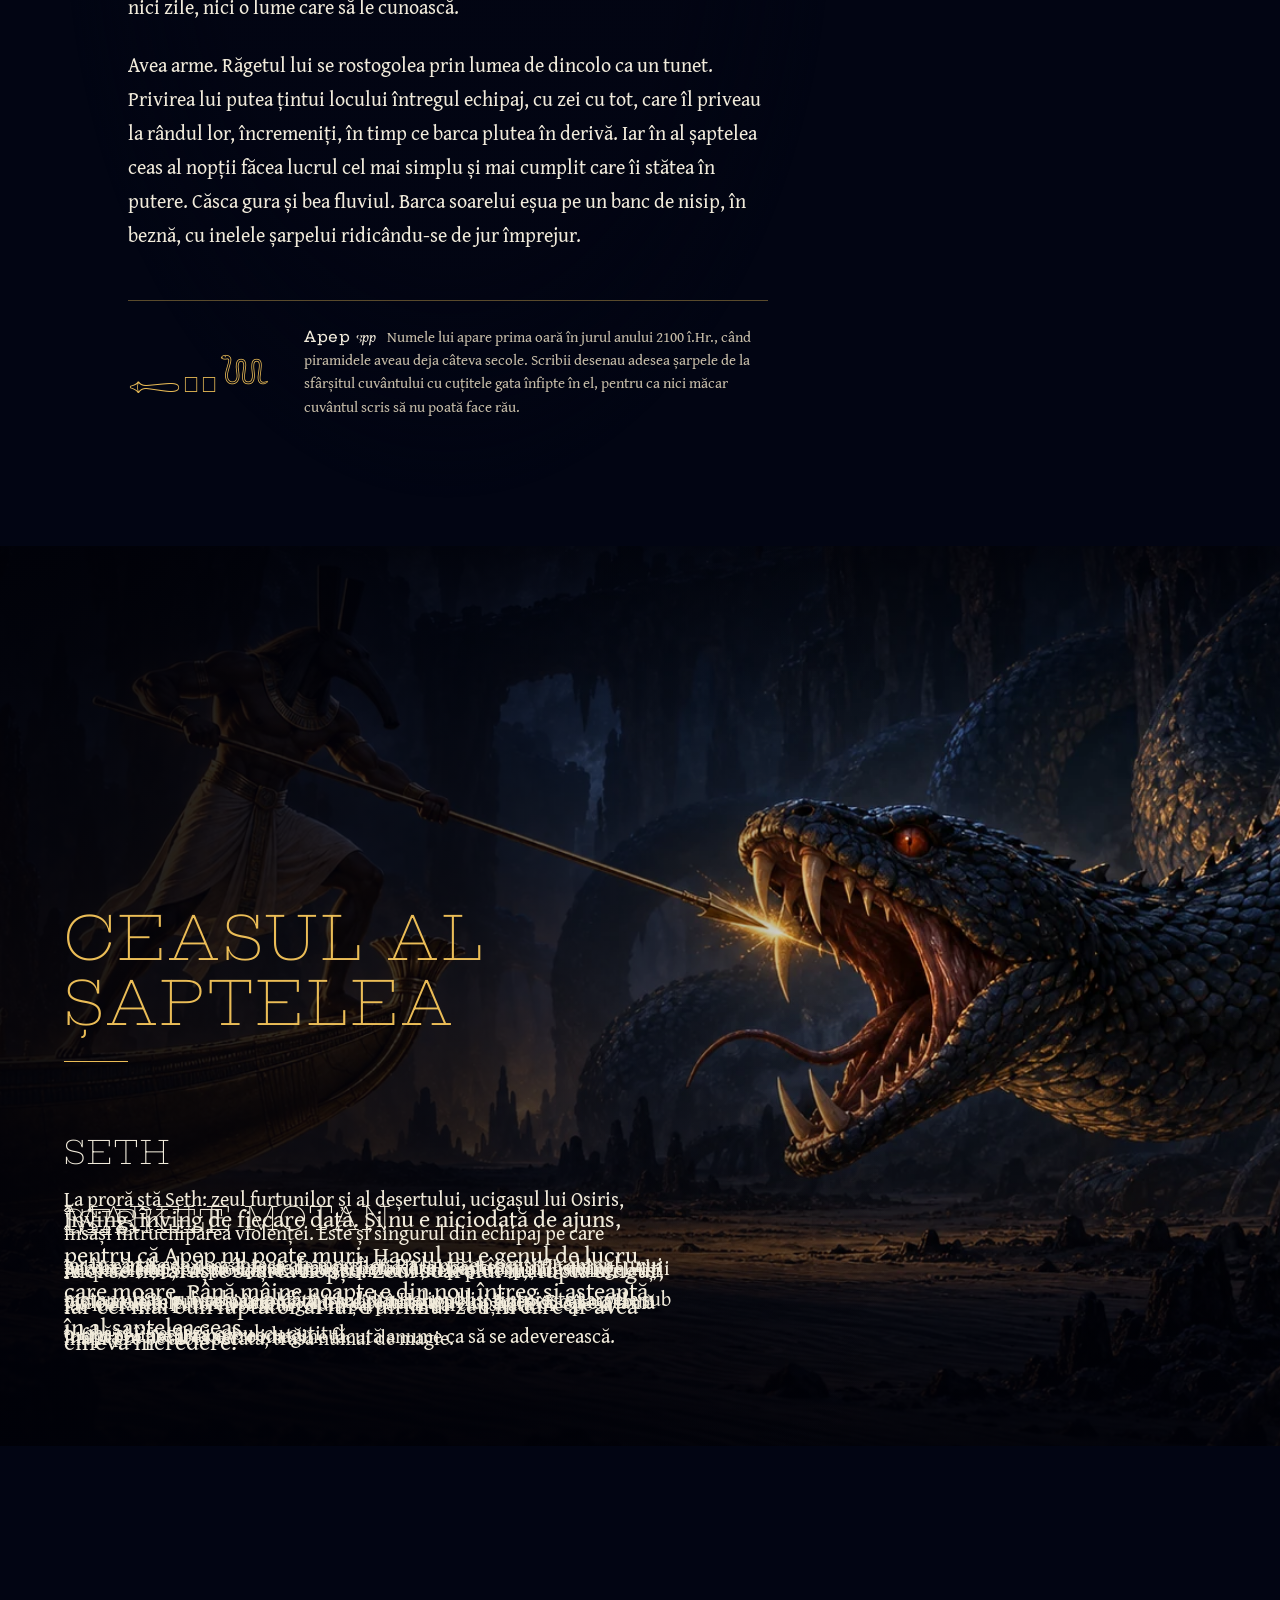
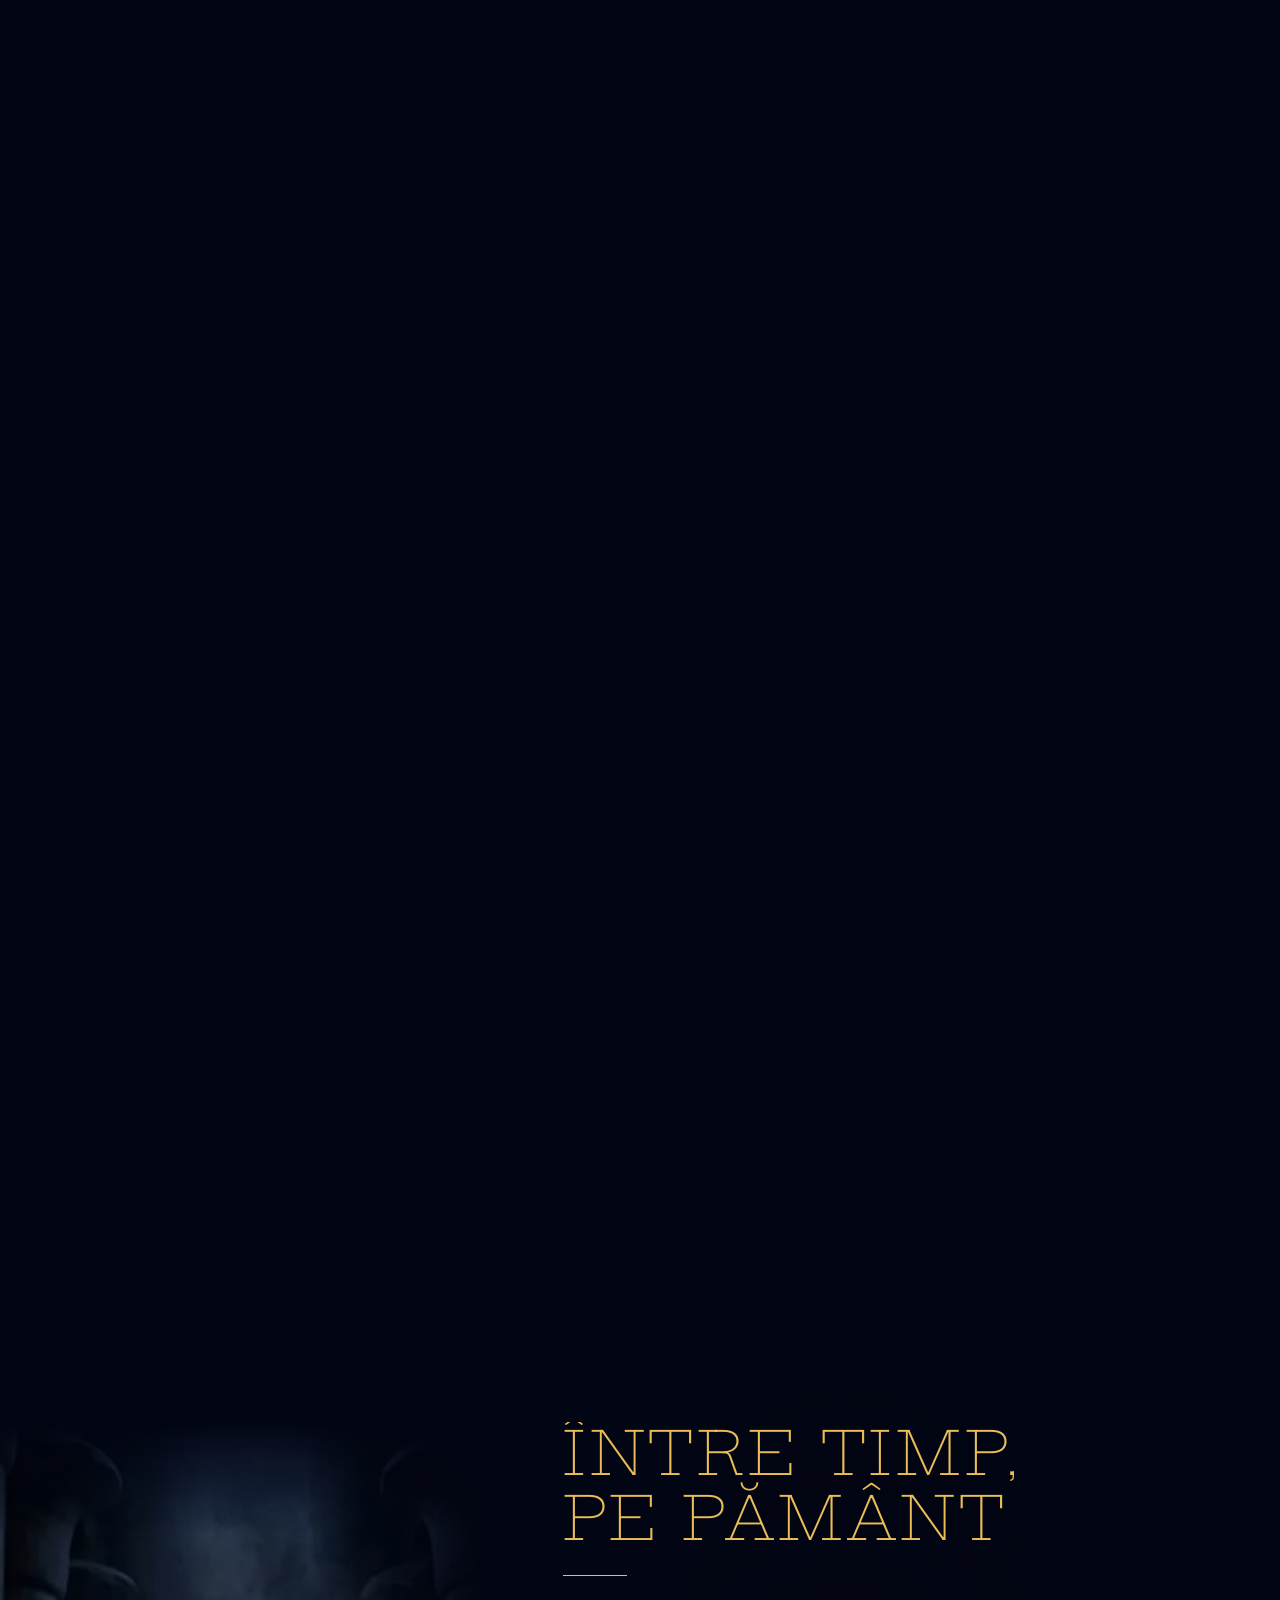
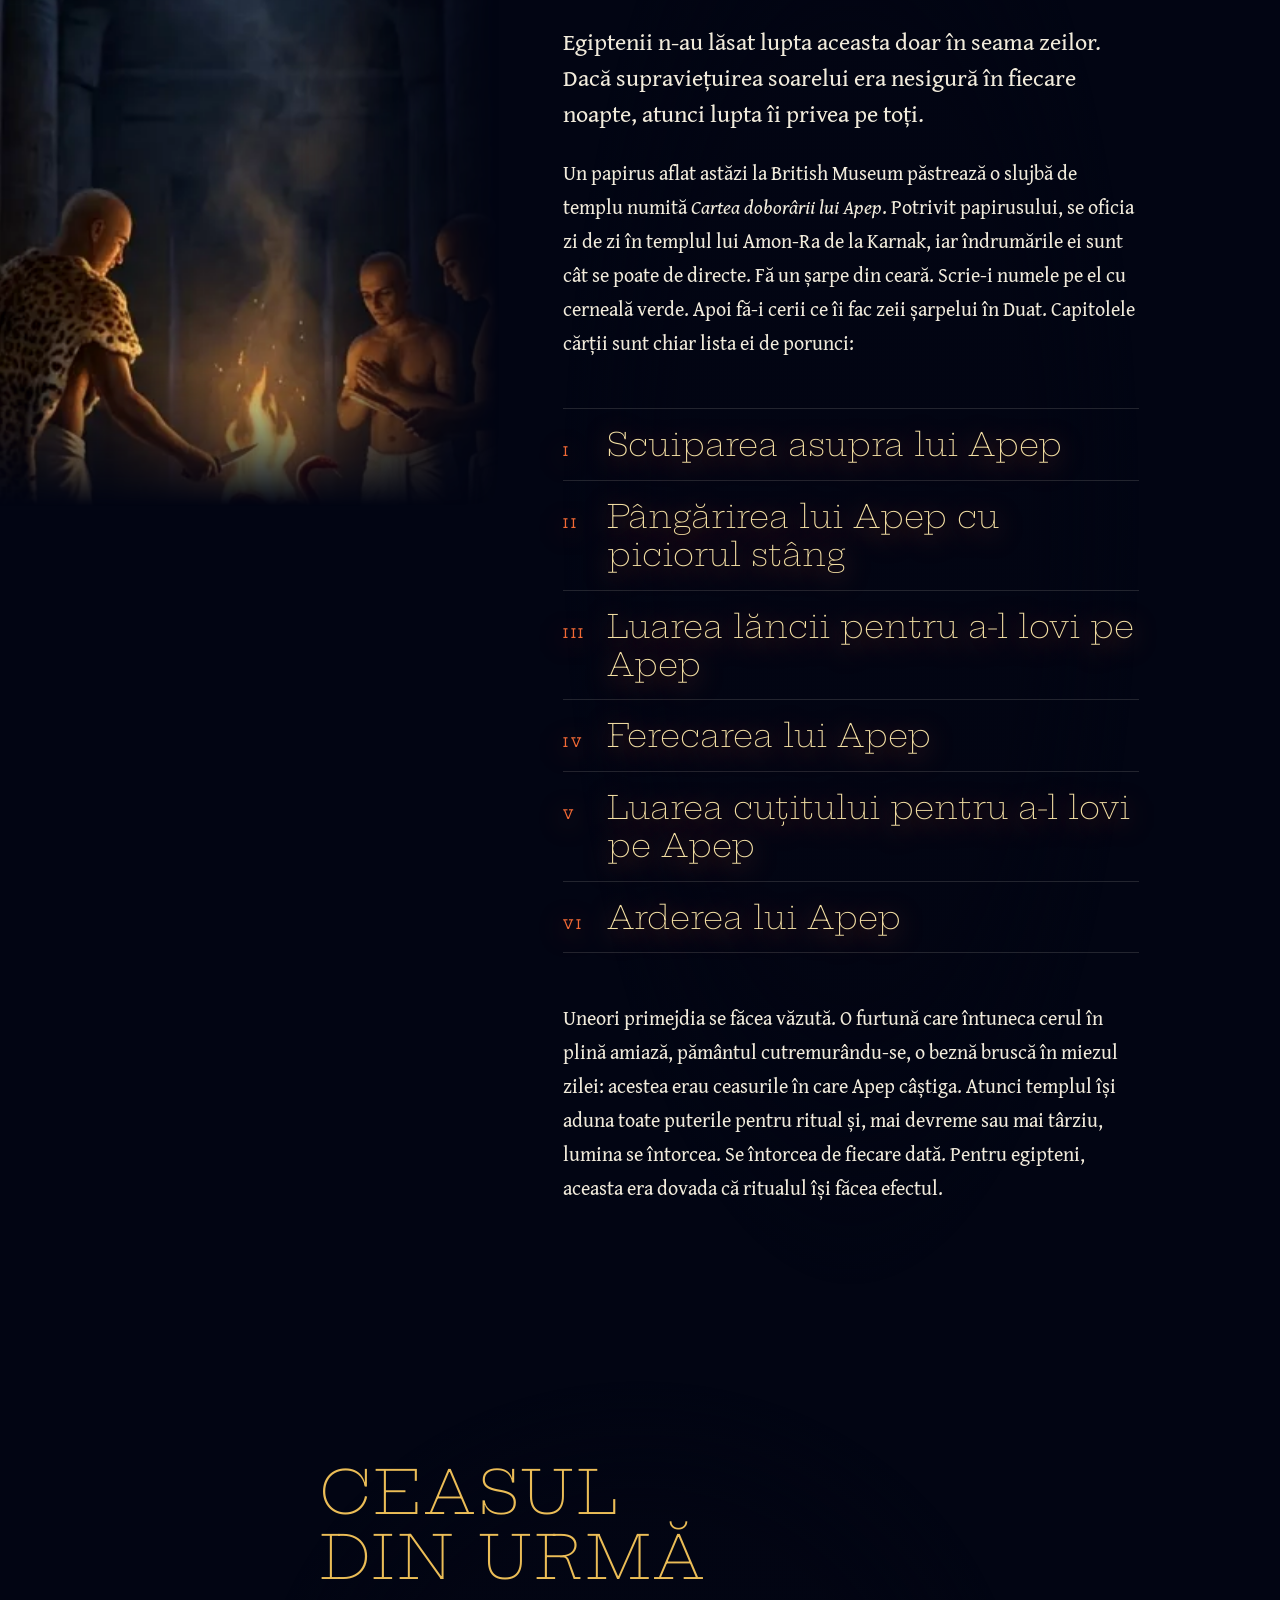
==== commit 66ea2f02: "Updated" ====
--- a/index.html
+++ b/index.html
@@ -1,24 +1,24 @@
 <!doctype html>
-<html lang="en" data-theme="dark" data-phase="dusk">
+<html lang="ro" data-theme="dark" data-phase="dusk">
 <head>
   <meta charset="utf-8">
   <meta name="viewport" content="width=device-width, initial-scale=1, viewport-fit=cover">
-  <title>Ra &amp; Apep — the sun's war with the serpent</title>
-  <meta name="description" content="Every night the Egyptian sun god sailed through the underworld and fought the chaos serpent Apep. The whole myth, told as one night from sunset to sunrise.">
+  <title>Ra &amp; Apep — lupta soarelui cu șarpele haosului</title>
+  <meta name="description" content="În fiecare noapte, Ra străbate lumea de dincolo și se luptă cu Apep, șarpele haosului. Descoperă mitul egiptean într-o călătorie ilustrată, de la apus la răsărit.">
   <meta name="theme-color" content="#070b1a">
-  <link rel="alternate" hreflang="en" href="index.html">
-  <link rel="alternate" hreflang="ro" href="ro/index.html">
+  <link rel="alternate" hreflang="en" href="../index.html">
+  <link rel="alternate" hreflang="ro" href="index.html">
 
   <link rel="preconnect" href="https://fonts.googleapis.com">
   <link rel="preconnect" href="https://fonts.gstatic.com" crossorigin>
   <link rel="stylesheet" href="https://fonts.googleapis.com/css2?family=Gentium+Book+Plus:ital,wght@0,400;0,700;1,400&family=Hepta+Slab:wght@1..900&display=swap">
   <link rel="stylesheet" href="https://fonts.googleapis.com/css2?family=Noto+Sans+Egyptian+Hieroglyphs&display=swap&text=%F0%93%81%9B%F0%93%81%A6%F0%93%82%8B%F0%93%82%9D%F0%93%83%A9%F0%93%85%AA%F0%93%86%91%F0%93%86%97%F0%93%86%99%F0%93%86%A3%F0%93%87%8B%F0%93%87%B3%F0%93%87%BD%F0%93%88%96%F0%93%88%99%F0%93%89%BB%F0%93%8A%83%F0%93%8A%AA%F0%93%8B%B4%F0%93%8C%B7%F0%93%8E%94%F0%93%8F%8F%F0%93%8F%A4">
 
-  <link rel="preload" as="image" href="assets/img/sky-dusk-2048.webp" imagesrcset="assets/img/sky-dusk-1376.webp 1376w, assets/img/sky-dusk-2048.webp 2048w" imagesizes="100vw">
-  <link rel="stylesheet" href="tokens.css">
-  <link rel="stylesheet" href="styles.css?v=2">
+  <link rel="preload" as="image" href="../assets/img/sky-dusk-2048.webp" imagesrcset="../assets/img/sky-dusk-1376.webp 1376w, ../assets/img/sky-dusk-2048.webp 2048w" imagesizes="100vw">
+  <link rel="stylesheet" href="../tokens.css">
+  <link rel="stylesheet" href="../styles.css?v=2">
   <script>
-    // Before first paint: the cinematic layer is on only with JavaScript and with motion allowed.
+    // Înainte de prima randare: stratul cinematografic pornește doar cu JavaScript și cu mișcarea permisă.
     (function (root) {
       var saved = null;
       try { saved = localStorage.getItem('motion'); } catch (e) {}
@@ -27,253 +27,253 @@
       root.classList.toggle('fx', !off);
     })(document.documentElement);
   </script>
-  <script src="main.js" defer></script>
+  <script src="../main.js" defer></script>
 </head>
 <body>
-  <a class="skip" href="#traveller">Skip to the story</a>
+  <a class="skip" href="#traveller">Mergi direct la poveste</a>
 
   <div class="ceiling" aria-hidden="true"></div>
 
   <header class="chrome">
     <a class="wordmark" href="#dusk">Ra &amp; Apep</a>
     <div class="chrome__tools">
-      <a class="lang" href="ro/index.html" hreflang="ro" lang="ro" aria-label="Română">RO</a>
-      <button class="motion" type="button" aria-pressed="true" hidden>Motion on</button>
+      <a class="lang" href="../index.html" hreflang="en" lang="en" aria-label="English">EN</a>
+      <button class="motion" type="button" title="Activează sau oprește animațiile" aria-pressed="true" data-on="Animat" data-off="Static" hidden>Animat</button>
     </div>
   </header>
 
-  <nav class="rail" aria-label="Hours of the night">
+  <nav class="rail" aria-label="Ceasurile nopții">
     <ol>
-      <li><a href="#duat" aria-label="Hour one: the Duat">I</a></li>
-      <li aria-hidden="true"></li>
-      <li aria-hidden="true"></li>
-      <li aria-hidden="true"></li>
-      <li aria-hidden="true"></li>
-      <li><a href="#midnight" aria-label="Hour six: midnight">VI</a></li>
-      <li><a href="#seventh-hour" aria-label="Hour seven: the battle">VII</a></li>
-      <li aria-hidden="true"></li>
-      <li><a href="#ritual" aria-label="Hour nine: meanwhile, on earth">IX</a></li>
-      <li aria-hidden="true"></li>
-      <li aria-hidden="true"></li>
-      <li><a href="#dawn" aria-label="Hour twelve: dawn">XII</a></li>
+      <li><a href="#duat" aria-label="Ceasul întâi: Duatul">I</a></li>
+      <li aria-hidden="true"></li>
+      <li aria-hidden="true"></li>
+      <li aria-hidden="true"></li>
+      <li aria-hidden="true"></li>
+      <li><a href="#midnight" aria-label="Ceasul al șaselea: miezul nopții">VI</a></li>
+      <li><a href="#seventh-hour" aria-label="Ceasul al șaptelea: bătălia">VII</a></li>
+      <li aria-hidden="true"></li>
+      <li><a href="#ritual" aria-label="Ceasul al nouălea: între timp, pe pământ">IX</a></li>
+      <li aria-hidden="true"></li>
+      <li aria-hidden="true"></li>
+      <li><a href="#dawn" aria-label="Ceasul al doisprezecelea: zorii">XII</a></li>
     </ol>
     <span class="rail__sun" aria-hidden="true"></span>
   </nav>
 
   <main>
-    <!-- ============ DUSK ============ -->
+    <!-- ============ APUSUL ============ -->
     <section id="dusk" class="scene scene--pin dusk" data-scene="pin" data-hours="0-0" data-phase="dusk" style="--track: 300">
       <div class="stage">
-        <img class="layer dusk__sky" src="assets/img/sky-dusk-1376.webp" srcset="assets/img/sky-dusk-1376.webp 1376w, assets/img/sky-dusk-2048.webp 2048w" sizes="100vw" width="1376" height="764" alt="" fetchpriority="high" decoding="async">
+        <img class="layer dusk__sky" src="../assets/img/sky-dusk-1376.webp" srcset="../assets/img/sky-dusk-1376.webp 1376w, ../assets/img/sky-dusk-2048.webp 2048w" sizes="100vw" width="1376" height="764" alt="" fetchpriority="high" decoding="async">
         <div class="layer dusk__night"></div>
         <div class="layer dusk__stars"></div>
         <div class="dusk__sunbox"><div class="dusk__sun"></div></div>
-        <img class="dusk__horizon" src="assets/img/horizon.webp" width="1536" height="487" alt="" decoding="async">
+        <img class="dusk__horizon" src="../assets/img/horizon.webp" width="1536" height="487" alt="" decoding="async">
         <div class="dusk__glow"></div>
-        <img class="dusk__boat" src="assets/img/barque.webp" width="1503" height="596" alt="" decoding="async">
-        <img class="dusk__reeds" src="assets/img/reeds.webp" width="1024" height="620" alt="" decoding="async">
+        <img class="dusk__boat" src="../assets/img/barque.webp" width="1503" height="596" alt="" decoding="async">
+        <img class="dusk__reeds" src="../assets/img/reeds.webp" width="1024" height="620" alt="" decoding="async">
         <div class="layer dusk__seam"></div>
 
         <div class="dusk__title">
           <h1>Ra <span class="amp">&amp;</span> Apep</h1>
-          <p class="dusk__premise">The sun does not simply rise. Every night, it has to win.</p>
+          <p class="dusk__premise">Soarele nu răsare pur și simplu. În fiecare noapte trebuie să învingă.</p>
         </div>
-        <p class="dusk__second">At the western horizon, the sun goes under.</p>
-        <p class="cue"><span>Scroll to follow the sun down</span>
+        <p class="dusk__second">La orizontul de apus, soarele coboară sub lume.</p>
+        <p class="cue"><span>Derulează ca să urmezi soarele</span>
           <svg viewBox="0 0 12 28" width="12" height="28" aria-hidden="true"><path d="M6 0v26M1 21l5 5 5-5" fill="none" stroke="currentColor" stroke-width="1"/></svg>
         </p>
-        <p class="sr-only">Illustration: a golden boat sails past the cliffs of western Thebes while an enormous sun sets behind them and the first stars come out.</p>
-      </div>
-    </section>
-
-    <!-- ============ THE TRAVELLER ============ -->
+        <p class="sr-only">Ilustrație: o barcă aurie trece prin fața stâncilor din vestul Tebei, în timp ce un soare uriaș apune în spatele lor și apar primele stele.</p>
+      </div>
+    </section>
+
+    <!-- ============ CĂLĂTORUL ============ -->
     <section id="traveller" class="passage passage--figure scene--through" data-scene="through" data-hours="0-0" data-phase="night">
       <div class="passage__text">
-        <h2 data-reveal>The sun is a traveller</h2>
-        <p>To the Egyptians the sun was not an object. It was a god on a journey, and the journey had a shape. Each morning he was born on the eastern horizon as Khepri, the scarab beetle who rolls the new sun into the sky. At noon he ruled from the height of heaven as Ra, falcon-headed, crowned with the solar disc. By evening he was Atum: an old man bent over a staff, sinking toward the mountains of the west.</p>
-        <p>He made the crossing by boat, because Egypt was a country with one road and that road was a river. The day boat was the <i lang="egy-Latn">Mandjet</i>, the Boat of Millions of Years. At the horizon he left it for a second vessel, the <i lang="egy-Latn">Mesektet</i>, the night boat.</p>
-        <p>A second boat, because the journey did not end at sunset. It went on beneath the world, from west back to east, through a country no living person had seen. Everything that mattered about the sun happened there, in the dark, while Egypt slept.</p>
+        <h2 data-reveal>Soarele este un călător</h2>
+        <p>Pentru egipteni, soarele nu era un obiect. Era un zeu aflat la drum, iar călătoria lui avea un curs bine știut. În fiecare dimineață se năștea la orizontul de răsărit sub chipul lui Khepri, scarabeul care rostogolește pe cer soarele cel nou. La amiază domnea din înaltul cerului ca Ra, cu cap de șoim, încoronat cu discul solar. Spre seară era Atum: un bătrân sprijinit în toiag, coborând spre munții apusului.</p>
+        <p>Făcea traversarea cu barca, pentru că Egiptul era o țară cu un singur drum, iar drumul acela era un fluviu. Barca zilei se numea <i lang="egy-Latn">Mandjet</i>, Barca Milioanelor de Ani. La orizont o părăsea pentru o a doua ambarcațiune, <i lang="egy-Latn">Mesektet</i>, barca nopții.</p>
+        <p>O a doua barcă, fiindcă drumul nu se sfârșea la apus. Continua pe sub lume, de la vest înapoi spre est, printr-o țară pe care niciun om viu n-o văzuse. Tot ce era cu adevărat important în povestea soarelui se petrecea acolo, în întuneric, în timp ce Egiptul dormea.</p>
         <p class="term"><span class="glyphs" lang="egy" aria-hidden="true">&#x1308B;&#x1309D;&#x131F3;&#x133E4;&#x1305B;</span>
-          <span class="term__body"><b>Ra</b> <span class="translit" lang="egy-Latn">r&#xA725;</span> The word is simply the Egyptian for “sun”. The last sign is the god himself: a seated figure with a falcon's head, wearing the disc.</span></p>
+          <span class="term__body"><b>Ra</b> <span class="translit" lang="egy-Latn">r&#xA725;</span> Cuvântul înseamnă pur și simplu „soare” în egipteană. Ultimul semn este zeul însuși: o figură așezată, cu cap de șoim, purtând discul.</span></p>
       </div>
       <div class="passage__figure" aria-hidden="true">
         <div class="ra__disc"></div>
-        <img class="ra__img" src="assets/img/ra.webp" width="1022" height="1453" alt="" loading="lazy" decoding="async">
-      </div>
-    </section>
-
-    <!-- ============ THE DUAT ============ -->
+        <img class="ra__img" src="../assets/img/ra.webp" width="1022" height="1453" alt="" loading="lazy" decoding="async">
+      </div>
+    </section>
+
+    <!-- ============ DUATUL ============ -->
     <figure class="plate scene--through" data-scene="through">
-      <img class="plate__img" src="assets/img/duat-v2-960.webp" srcset="assets/img/duat-v2-960.webp 960w, assets/img/duat-v2-1672.webp 1672w" sizes="100vw" width="1672" height="941" loading="lazy" decoding="async"
-           alt="From the golden prow of a boat, a dark underground river leads through monumental sandstone gates. Cobra guardians and flames crown the nearest gate; blue mist fills the cavern beyond.">
+      <img class="plate__img" src="../assets/img/duat-v2-960.webp" srcset="../assets/img/duat-v2-960.webp 960w, ../assets/img/duat-v2-1672.webp 1672w" sizes="100vw" width="1672" height="941" loading="lazy" decoding="async"
+           alt="Din prora aurie a unei bărci se vede un fluviu subteran care trece prin porți monumentale de gresie. Cobre și flăcări străjuiesc prima poartă, iar ceața albastră învăluie caverna din depărtare.">
     </figure>
 
     <section id="duat" class="passage passage--over" data-hours="1-5" data-phase="night">
       <div class="passage__text">
-        <h2 data-reveal>The Duat</h2>
-        <p>The Egyptians called the country under the world the Duat. It was not a hell. It was a geography: a long river valley with banks and fields and caverns, populated by gods, by the blessed dead, and by things that had no names in the daylight.</p>
-        <p>The night was divided into twelve hours, and every hour was a region with a gate. Each gate had its guardians, and the guardians had to be addressed by name before they would let the boat through. In the royal tombs of the Valley of the Kings the whole voyage is painted along the walls, hour by hour, in books the Egyptians called <cite>What Is in the Duat</cite> and the <cite>Book of Gates</cite>. They are maps. A dead king meant to make the trip himself, as one of the sun's crew.</p>
-        <p>Ra changes as he enters. In the tombs the night sun is drawn with the head of a ram and labelled with a single word: <i>Flesh</i>. He is a body now, without his light, and he must be carried. A great serpent named Mehen loops his coils around the cabin to guard it. Not every serpent down here is an enemy.</p>
-        <p>As the boat passes, the dead on the banks wake. For the length of one hour they have light, and air, and the voice of their god. When the boat moves on they lie back down, and the texts say you can hear them wailing in the dark behind it.</p>
-      </div>
-    </section>
-
-    <!-- ============ MIDNIGHT ============ -->
+        <h2 data-reveal>Duatul</h2>
+        <p>Egiptenii numeau țara de sub lume Duat. Nu era un iad, ci un ținut cu propria geografie: o vale lungă străbătută de un fluviu, cu maluri, câmpuri și caverne, locuită de zei, de morții cei fericiți și de făpturi care, la lumina zilei, nu aveau nume.</p>
+        <p>Noaptea era împărțită în douăsprezece ceasuri, iar fiecare ceas era un ținut cu poarta lui. Fiecare poartă își avea paznicii, iar paznicii trebuiau chemați pe nume înainte să lase barca să treacă. În mormintele regale din Valea Regilor, întreaga călătorie e pictată de-a lungul pereților, ceas cu ceas, în cărți pe care egiptenii le numeau <cite>Ceea ce se află în Duat</cite> și <cite>Cartea Porților</cite>. Sunt hărți. După moarte, regele urma să facă el însuși drumul, ca membru al echipajului soarelui.</p>
+        <p>Intrând, Ra se schimbă. În morminte, soarele nopții e desenat cu cap de berbec și însoțit de un singur cuvânt: <i>Carne</i>. Acum e doar un trup, lipsit de lumina lui, și trebuie purtat. Un șarpe uriaș, pe nume Mehen, își petrece inelele în jurul cabinei ca s-o apere. Nu orice șarpe de aici, din adâncuri, e un dușman.</p>
+        <p>La trecerea bărcii, morții de pe maluri se trezesc. Cât ține un ceas, au lumină, și aer, și glasul zeului lor. Când barca merge mai departe, se culcă la loc, iar textele spun că în urma ei, în întuneric, li se aude bocetul.</p>
+      </div>
+    </section>
+
+    <!-- ============ MIEZUL NOPȚII ============ -->
     <section id="midnight" class="midnight" data-hours="6-6" data-phase="night">
       <div class="midnight__inner">
-        <h2 data-reveal>The sixth hour</h2>
-        <p>At midnight the boat reaches the deepest place there is. Here, at the bottom of the night, lies a corpse: the body of Osiris, lord of the dead. It is also, the texts insist, the body of the sun.</p>
-        <p>Ra and Osiris meet and become, for a moment, one god. The dead body receives a soul; the exhausted soul receives a body. This is the secret the whole voyage exists to reach: the old sun, renewed in the dark, like a seed.</p>
-        <p>It is also the moment of greatest danger. Something in the Duat has been waiting for exactly this.</p>
+        <h2 data-reveal>Ceasul al șaselea</h2>
+        <p>La miezul nopții, barca ajunge în cel mai adânc loc din câte există. Aici, în adâncul nopții, zace un trup fără viață: trupul lui Osiris, stăpânul morților. Este totodată, după cum subliniază textele, trupul soarelui.</p>
+        <p>Ra și Osiris se întâlnesc și devin, pentru o clipă, un singur zeu. Trupul mort primește un suflet; sufletul istovit primește un trup. Aceasta e taina pentru care există întreaga călătorie: soarele cel bătrân, înnoit în întuneric, ca o sămânță.</p>
+        <p>Este și clipa celei mai mari primejdii. Ceva, în Duat, a așteptat tocmai acest moment.</p>
       </div>
     </section>
 
     <!-- ============ APEP ============ -->
     <div class="apep scene--through" data-scene="through">
       <figure class="plate plate--apep">
-        <img class="plate__img" src="assets/img/apep-1376.webp" srcset="assets/img/apep-1376.webp 1376w, assets/img/apep-2048.webp 2048w" sizes="100vw" width="1376" height="582" loading="lazy" decoding="async"
-             alt="A serpent the size of a landscape rises out of black water, its coils arching away into the dark, one red eye burning. A tiny golden boat glimmers far below it.">
+        <img class="plate__img" src="../assets/img/apep-1376.webp" srcset="../assets/img/apep-1376.webp 1376w, ../assets/img/apep-2048.webp 2048w" sizes="100vw" width="1376" height="582" loading="lazy" decoding="async"
+             alt="Un șarpe cât un peisaj întreg se ridică din apa neagră, cu inelele arcuindu-se în întuneric și un singur ochi roșu arzând. Departe, jos, licărește o barcă mică, aurie.">
       </figure>
-      <img class="apep__head" src="assets/img/apep-head.webp" width="1501" height="864" alt="" aria-hidden="true" loading="lazy" decoding="async">
+      <img class="apep__head" src="../assets/img/apep-head.webp" width="1501" height="864" alt="" aria-hidden="true" loading="lazy" decoding="async">
     </div>
 
     <section id="apep" class="passage passage--left" data-hours="6.5-7" data-phase="night">
       <div class="passage__text">
         <h2 data-reveal>Apep</h2>
-        <p>His name was Apep; the Greeks wrote it Apophis. The tomb texts also call him Terrible of Face. He was a serpent, and they strain to say how large: the sandbank he lies on in the Duat is four hundred and fifty cubits long, well over two hundred metres, and his coils fill all of it. He had no temples and no priests. In all of Egyptian history nobody left him an offering. He was not the god of anything. He was the enemy of everything.</p>
-        <p>The Egyptians had a word for what he was: <i lang="egy-Latn">isfet</i>. Disorder, falsehood, the unravelling of things. Its opposite was <i lang="egy-Latn">ma'at</i> — truth, balance, the world as it ought to be — and ma'at was what Ra's voyage kept in motion. Apep wanted one thing only: to stop the boat. If the boat stopped, the sun would not rise. If the sun did not rise there would be no more days, and no world to have them in.</p>
-        <p>He had weapons. His roar rolled through the underworld like thunder. His stare could hold the entire crew motionless, gods and all, gazing back at him while the boat drifted. And in the seventh hour of the night he did the simplest, most terrible thing available to him. He opened his mouth and drank the river. The boat of the sun ran aground on a sandbank, in the dark, with the serpent's coils rising around it.</p>
+        <p>Numele lui era Apep; grecii l-au scris Apophis. Textele din morminte îl mai numesc și Cel cu Fața Cumplită. Era un șarpe, iar textele abia găsesc cuvinte pentru mărimea lui: bancul de nisip pe care zace în Duat are patru sute cincizeci de coți lungime, adică mult peste două sute de metri, și inelele lui îl umplu în întregime. Nu avea temple și nu avea preoți. În toată istoria Egiptului, nimeni nu i-a adus vreo ofrandă. Nu ocrotea nimic. Era dușmanul a tot ce există.</p>
+        <p>Egiptenii aveau un cuvânt pentru ceea ce întruchipa el: <i lang="egy-Latn">isfet</i>. Dezordine, minciună, destrămarea lucrurilor. La polul opus se afla <i lang="egy-Latn">maat</i> – adevărul, echilibrul, lumea așa cum s-ar cuveni să fie – iar călătoria lui Ra păstra această rânduială. Apep voia un singur lucru: să oprească barca. Dacă barca se oprea, soarele nu mai răsărea. Iar dacă soarele nu mai răsărea, nu mai existau nici zile, nici o lume care să le cunoască.</p>
+        <p>Avea arme. Răgetul lui se rostogolea prin lumea de dincolo ca un tunet. Privirea lui putea țintui locului întregul echipaj, cu zei cu tot, care îl priveau la rândul lor, încremeniți, în timp ce barca plutea în derivă. Iar în al șaptelea ceas al nopții făcea lucrul cel mai simplu și mai cumplit care îi stătea în putere. Căsca gura și bea fluviul. Barca soarelui eșua pe un banc de nisip, în beznă, cu inelele șarpelui ridicându-se de jur împrejur.</p>
         <p class="term"><span class="glyphs" lang="egy" aria-hidden="true">&#x1327B;&#x132AA;&#x132AA;&#x13199;</span>
-          <span class="term__body"><b>Apep</b> <span class="translit" lang="egy-Latn">&#xA725;&#xA723;pp</span> His name first appears around 2100 BCE, when the pyramids were already centuries old. Scribes often drew the final serpent with knives already stuck in it, so that even the written word could do no harm.</span></p>
-      </div>
-    </section>
-
-    <!-- ============ THE SEVENTH HOUR ============ -->
+          <span class="term__body"><b>Apep</b> <span class="translit" lang="egy-Latn">&#xA725;&#xA723;pp</span> Numele lui apare prima oară în jurul anului 2100 î.Hr., când piramidele aveau deja câteva secole. Scribii desenau adesea șarpele de la sfârșitul cuvântului cu cuțitele gata înfipte în el, pentru ca nici măcar cuvântul scris să nu poată face rău.</span></p>
+      </div>
+    </section>
+
+    <!-- ============ CEASUL AL ȘAPTELEA ============ -->
     <section id="seventh-hour" class="scene scene--pin battle" data-scene="pin" data-hours="7-7" data-phase="night" style="--track: 620">
       <div class="stage">
-        <img class="layer battle__plate" src="assets/img/battle-v2-960.webp" srcset="assets/img/battle-v2-960.webp 960w, assets/img/battle-v2-1672.webp 1672w" sizes="(max-aspect-ratio: 1672/941) 178svh, 100vw" width="1672" height="941" loading="lazy" decoding="async"
-             alt="On a golden boat grounded in the dry riverbed, Set braces his spear against Apep's enormous open jaws. Gold light from Ra's cabin catches the spear and the serpent's dark scales.">
+        <img class="layer battle__plate" src="../assets/img/battle-v2-960.webp" srcset="../assets/img/battle-v2-960.webp 960w, ../assets/img/battle-v2-1672.webp 1672w" sizes="(max-aspect-ratio: 1672/941) 178svh, 100vw" width="1672" height="941" loading="lazy" decoding="async"
+             alt="Pe barca aurie eșuată în albia secată, Seth își înfige sulița în fălcile uriașe ale lui Apep. Lumina aurie din cabina lui Ra se reflectă pe suliță și pe solzii întunecați ai șarpelui.">
         <div class="layer battle__flash" aria-hidden="true"></div>
         <div class="layer battle__scrim" aria-hidden="true"></div>
 
         <div class="battle__text">
-          <h2>The seventh hour</h2>
+          <h2>Ceasul al șaptelea</h2>
           <ol class="beats" style="--n: 7">
             <li class="beat beat--first" style="--i: 0">
-              <p class="beat__lede">This is where the night is decided. The sun god does not fight alone, and his best fighter is the last god anyone would trust.</p>
+              <p class="beat__lede">Aici se hotărăște soarta nopții. Zeul soarelui nu luptă singur, iar cel mai bun luptător al lui e ultimul zeu în care ar avea cineva încredere.</p>
             </li>
             <li class="beat" style="--i: 1">
-              <h3>Set</h3>
-              <p>At the prow stands Set: god of storms and deserts, murderer of Osiris, a byword for violence. He is also the one member of the crew whose nerve the serpent's stare cannot break. Every night he plants his feet and drives a spear into Apep's body. It is the best thing he ever does.</p>
+              <h3>Seth</h3>
+              <p>La proră stă Seth: zeul furtunilor și al deșertului, ucigașul lui Osiris, însăși întruchiparea violenței. Este și singurul din echipaj pe care privirea șarpelui nu-l poate frânge. În fiecare noapte își înfige bine picioarele în punte și împlântă o suliță în trupul lui Apep. E cel mai bun lucru pe care îl face vreodată.</p>
             </li>
             <li class="beat" style="--i: 2">
               <h3>Isis</h3>
-              <p>Behind him, Isis speaks. Hers are words of power, and they work. The serpent's strength drains out of him, and the grounded boat begins to move across the dry riverbed, towed by magic alone.</p>
+              <p>În spatele lui, Isis vorbește. Ale ei sunt cuvintele puterii, iar cuvintele își fac lucrarea. Puterea se scurge din șarpe, iar barca eșuată începe să înainteze pe albia secată, trasă numai de magie.</p>
             </li>
             <li class="beat" style="--i: 3">
-              <h3>Serqet</h3>
-              <p>Serqet, the scorpion goddess, throws fetters over the serpent's head and draws them tight. Others come with knives. In the tombs Apep is painted already carved apart, a blade standing in every coil: a picture designed to make itself true.</p>
+              <h3>Serket</h3>
+              <p>Serket, zeița-scorpion, îi aruncă șarpelui lațul peste cap și îl strânge. Alții vin cu cuțitele. În morminte, Apep e pictat gata ciopârțit, cu câte o lamă înfiptă în fiecare inel: o imagine făcută anume ca să se adeverească.</p>
             </li>
             <li class="beat" style="--i: 4">
               <h3>Mehen</h3>
-              <p>Around the cabin Mehen tightens his own coils. A serpent set against a serpent: a wall of living scales between the enemy and the helpless Flesh.</p>
+              <p>În jurul cabinei, Mehen își strânge propriile inele. Un șarpe pus împotriva altui șarpe: un zid de solzi vii între dușman și Carnea fără apărare.</p>
             </li>
             <li class="beat" style="--i: 5">
-              <h3>The Great Cat</h3>
-              <p>And in the spell books of the dead, Ra fights for himself. He takes the shape of a great tomcat beneath the sacred <i lang="egy-Latn">ished</i> tree of Heliopolis, pins the serpent under one paw, and takes off its head with a knife.</p>
+              <h3>Marele Motan</h3>
+              <p>Iar în cărțile de descântece ale morților, Ra luptă el însuși. Ia chipul unui motan uriaș, sub arborele sfânt <i lang="egy-Latn">ished</i> din Heliopolis, țintuiește șarpele sub o labă și îi retează capul cu cuțitul.</p>
             </li>
             <li class="beat beat--last" style="--i: 6">
-              <p class="beat__lede">They win. They always win. And it is never enough, because Apep cannot die. Chaos is not the kind of thing that dies. By tomorrow night he is whole again, and waiting in the seventh hour.</p>
+              <p class="beat__lede">Înving. Înving de fiecare dată. Și nu e niciodată de ajuns, pentru că Apep nu poate muri. Haosul nu e genul de lucru care moare. Până mâine noapte e din nou întreg și așteaptă, în al șaptelea ceas.</p>
             </li>
           </ol>
         </div>
       </div>
     </section>
 
-    <!-- ============ ON EARTH ============ -->
+    <!-- ============ PE PĂMÂNT ============ -->
     <section id="ritual" class="ritual" data-scene="through" data-hours="8-11" data-phase="night">
       <figure class="plate plate--ritual">
-        <img class="plate__img" src="assets/img/ritual-1376.webp" srcset="assets/img/ritual-1376.webp 1376w, assets/img/ritual-2048.webp 2048w" sizes="(min-width: 64rem) 50vw, 100vw" width="1376" height="582" loading="lazy" decoding="async"
-             alt="Night in a temple hall of enormous columns. Three shaven-headed priests, one in a leopard skin, stand over a brazier in which a small red wax serpent is burning.">
+        <img class="plate__img" src="../assets/img/ritual-1376.webp" srcset="../assets/img/ritual-1376.webp 1376w, ../assets/img/ritual-2048.webp 2048w" sizes="(min-width: 64rem) 50vw, 100vw" width="1376" height="582" loading="lazy" decoding="async"
+             alt="Noapte într-o sală de templu cu coloane uriașe. Trei preoți rași în cap, unul într-o blană de leopard, stau în jurul unui vas cu jăratic în care arde un mic șarpe de ceară roșie.">
       </figure>
       <div class="passage__text">
-        <h2 data-reveal>Meanwhile, on earth</h2>
-        <p>The Egyptians did not leave this fight to the gods. If the sun's survival was an open question every night, then it was everybody's business.</p>
-        <p>A papyrus now in the British Museum preserves a temple service called <cite>The Book of Overthrowing Apep</cite>. According to the papyrus it was performed every day in the temple of Amun-Ra at Karnak, and its instructions are blunt. Make a serpent out of wax. Write his name on it in green ink. Then do to the wax what the gods are doing in the Duat. The chapters of the book are its own list of orders:</p>
+        <h2 data-reveal>Între timp, pe pământ</h2>
+        <p>Egiptenii n-au lăsat lupta aceasta doar în seama zeilor. Dacă supraviețuirea soarelui era nesigură în fiecare noapte, atunci lupta îi privea pe toți.</p>
+        <p>Un papirus aflat astăzi la British Museum păstrează o slujbă de templu numită <cite>Cartea doborârii lui Apep</cite>. Potrivit papirusului, se oficia zi de zi în templul lui Amon-Ra de la Karnak, iar îndrumările ei sunt cât se poate de directe. Fă un șarpe din ceară. Scrie-i numele pe el cu cerneală verde. Apoi fă-i cerii ce îi fac zeii șarpelui în Duat. Capitolele cărții sunt chiar lista ei de porunci:</p>
         <ol class="acts">
-          <li class="act">Spitting upon Apep</li>
-          <li class="act">Defiling Apep with the left foot</li>
-          <li class="act">Taking a lance to smite Apep</li>
-          <li class="act">Fettering Apep</li>
-          <li class="act">Taking a knife to smite Apep</li>
-          <li class="act">Putting fire upon Apep</li>
+          <li class="act">Scuiparea asupra lui Apep</li>
+          <li class="act">Pângărirea lui Apep cu piciorul stâng</li>
+          <li class="act">Luarea lăncii pentru a-l lovi pe Apep</li>
+          <li class="act">Ferecarea lui Apep</li>
+          <li class="act">Luarea cuțitului pentru a-l lovi pe Apep</li>
+          <li class="act">Arderea lui Apep</li>
         </ol>
-        <p>The danger sometimes showed itself. A storm that blacked out the sky at noon, the ground shaking, a sudden darkness in the middle of the day: these were the hours when Apep was winning. Then the rite was performed with everything the temple had, and sooner or later the light came back. It always did. That was the proof that it worked.</p>
-      </div>
-    </section>
-
-    <!-- ============ THE TWELFTH HOUR ============ -->
+        <p>Uneori primejdia se făcea văzută. O furtună care întuneca cerul în plină amiază, pământul cutremurându-se, o beznă bruscă în miezul zilei: acestea erau ceasurile în care Apep câștiga. Atunci templul își aduna toate puterile pentru ritual și, mai devreme sau mai târziu, lumina se întorcea. Se întorcea de fiecare dată. Pentru egipteni, aceasta era dovada că ritualul își făcea efectul.</p>
+      </div>
+    </section>
+
+    <!-- ============ CEASUL DIN URMĂ ============ -->
     <section id="dawn" class="passage passage--centre" data-hours="11-12" data-phase="night">
       <div class="passage__text">
-        <h2 data-reveal>The twelfth hour</h2>
-        <p>In the last hour of the night the boat comes to one more serpent: an ally, vast, whose name means Life of the Gods. The crew take up the tow rope and haul the boat inside him, entering at the tail. The texts say that the sun and everyone with him go in old and grey, and come out of the mouth as newborn children.</p>
-        <p>Then the eastern gate stands open. Khepri, the scarab, puts his shoulder to the young sun and rolls it over the rim of the world. Shu, the air, lifts it clear. In the fields by the river somebody looks up and sees an ordinary morning.</p>
+        <h2 data-reveal>Ceasul din urmă</h2>
+        <p>În ultimul ceas al nopții, barca ajunge la încă un șarpe: un aliat, uriaș, al cărui nume înseamnă Viața Zeilor. Echipajul apucă funia de remorcare și trage barca înăuntrul lui, intrând pe la coadă. Textele spun că soarele și toți cei care îl însoțesc intră bătrâni și cărunți și ies pe gură ca niște prunci nou-născuți.</p>
+        <p>Apoi poarta de răsărit stă deschisă. Khepri, scarabeul, pune umărul și rostogolește soarele cel tânăr peste marginea lumii. Shu, văzduhul, îl ridică deasupra ei. Pe ogoarele de lângă fluviu, cineva ridică ochii și vede o dimineață obișnuită.</p>
       </div>
     </section>
 
     <section class="scene scene--pin dawn" data-scene="pin" data-rest="1" data-hours="12-12" data-phase="dawn" style="--track: 300">
       <div class="stage">
-        <img class="layer dawn__sky" src="assets/img/sky-dawn-1376.webp" srcset="assets/img/sky-dawn-1376.webp 1376w, assets/img/sky-dawn-2048.webp 2048w" sizes="100vw" width="1376" height="764" alt="" loading="lazy" decoding="async">
+        <img class="layer dawn__sky" src="../assets/img/sky-dawn-1376.webp" srcset="../assets/img/sky-dawn-1376.webp 1376w, ../assets/img/sky-dawn-2048.webp 2048w" sizes="100vw" width="1376" height="764" alt="" loading="lazy" decoding="async">
         <div class="layer dawn__night"></div>
         <div class="dawn__sun"></div>
-        <img class="dawn__khepri" src="assets/img/khepri.webp" width="1105" height="956" alt="" loading="lazy" decoding="async">
-        <img class="dawn__horizon" src="assets/img/horizon.webp" width="1536" height="487" alt="" loading="lazy" decoding="async">
+        <img class="dawn__khepri" src="../assets/img/khepri.webp" width="1105" height="956" alt="" loading="lazy" decoding="async">
+        <img class="dawn__horizon" src="../assets/img/horizon.webp" width="1536" height="487" alt="" loading="lazy" decoding="async">
         <div class="layer dawn__seam"></div>
-        <p class="dawn__line">It was never ordinary. <span>It was won.</span></p>
-        <p class="sr-only">Illustration: the sun rises over the eastern cliffs, lifted by Khepri, a winged scarab of gold and lapis, and the night sky turns to day.</p>
-      </div>
-    </section>
-
-    <!-- ============ AFTER ============ -->
+        <p class="dawn__line">N-a fost niciodată obișnuită. <span>A fost câștigată.</span></p>
+        <p class="sr-only">Ilustrație: soarele răsare peste stâncile de la răsărit, ridicat de Khepri, un scarabeu înaripat din aur și lapislazuli, iar cerul nopții se preschimbă în zi.</p>
+      </div>
+    </section>
+
+    <!-- ============ DUPĂ ============ -->
     <section id="after" class="after" data-theme="light" data-hours="12-12" data-phase="day">
       <div class="passage__text">
-        <h2 data-reveal>What the story is saying</h2>
-        <p>Most mythologies put their great battle at the beginning of time, or at the end of it. Egypt put it in the middle of every night. Creation was not a finished act. The world was a small lit place with chaos on every side, and order was not the natural state of things. It had to be made again each day, by gods and by people, against an enemy that could be beaten but never killed.</p>
-        <p>That is a harder idea than it looks, and a more modern one. Nothing good is permanent. Everything worth having is maintained. The sun came up this morning, and somewhere below the horizon the serpent is already whole again.</p>
+        <h2 data-reveal>Ce spune povestea</h2>
+        <p>Cele mai multe mitologii își așază marea bătălie la începutul timpului sau la sfârșitul lui. Egiptul a așezat-o în mijlocul fiecărei nopți. Creația nu era un act încheiat. Lumea era un loc mic și luminat, cu haosul de jur împrejur, iar ordinea nu era starea firească a lucrurilor. Trebuia făcută din nou în fiecare zi, de zei și de oameni, împotriva unui dușman care putea fi învins, dar niciodată ucis.</p>
+        <p>E un gând mai greu de acceptat și mai actual decât pare. Nimic bun nu durează de la sine. Tot ce merită păstrat trebuie îngrijit, zi de zi. Soarele a răsărit în dimineața aceasta, iar undeva sub orizont șarpele e deja din nou întreg.</p>
       </div>
 
       <div class="after__grid">
         <section class="glossary" aria-labelledby="glossary-h">
-          <h3 id="glossary-h">The words</h3>
+          <h3 id="glossary-h">Nume și înțelesuri</h3>
           <dl>
-            <div><dt><span class="glyphs" lang="egy" aria-hidden="true">&#x1308B;&#x1309D;&#x131F3;&#x133E4;&#x1305B;</span> Ra <span class="translit" lang="egy-Latn">r&#xA725;</span></dt><dd>The sun, and the god who is the sun.</dd></div>
-            <div><dt><span class="glyphs" lang="egy" aria-hidden="true">&#x1327B;&#x132AA;&#x132AA;&#x13199;</span> Apep <span class="translit" lang="egy-Latn">&#xA725;&#xA723;pp</span></dt><dd>The serpent of chaos. Apophis in Greek.</dd></div>
-            <div><dt><span class="glyphs" lang="egy" aria-hidden="true">&#x131FD;</span> Duat <span class="translit" lang="egy-Latn">dw&#xA723;t</span></dt><dd>The country under the world. One sign: a star in a circle.</dd></div>
-            <div><dt><span class="glyphs" lang="egy" aria-hidden="true">&#x13337;&#x1309D;&#x133CF;&#x13066;</span> Ma'at <span class="translit" lang="egy-Latn">m&#xA723;&#xA725;t</span></dt><dd>Truth, balance, right order; also a goddess, who wears a feather.</dd></div>
-            <div><dt><span class="glyphs" lang="egy" aria-hidden="true">&#x131CB;&#x13283;&#x13191;&#x133CF;&#x1316A;</span> Isfet <span class="translit" lang="egy-Latn">jzft</span></dt><dd>Disorder and wrong. It ends with the sparrow, the sign scribes put on bad things.</dd></div>
-            <div><dt><span class="glyphs" lang="egy" aria-hidden="true">&#x131A3;&#x1308B;&#x131CB;&#x1305B;</span> Khepri <span class="translit" lang="egy-Latn">&#x1E2B;prj</span></dt><dd>The scarab; the sun at dawn. His name means “he who comes into being”.</dd></div>
-            <div><dt><span class="glyphs" lang="egy" aria-hidden="true">&#x13394;&#x13216;&#x13197;</span> Mehen <span class="translit" lang="egy-Latn">m&#x1E25;n</span></dt><dd>“The coiled one”, the serpent who guards the cabin.</dd></div>
-            <div><dt><span class="glyphs" lang="egy" aria-hidden="true">&#x132F4;&#x133CF;&#x13219;&#x130E9;</span> Set <span class="translit" lang="egy-Latn">st&#x161;</span></dt><dd>Storm, desert, violence; the spearman at the prow.</dd></div>
+            <div><dt><span class="glyphs" lang="egy" aria-hidden="true">&#x1308B;&#x1309D;&#x131F3;&#x133E4;&#x1305B;</span> Ra <span class="translit" lang="egy-Latn">r&#xA725;</span></dt><dd>Soarele și zeul care îl întruchipează.</dd></div>
+            <div><dt><span class="glyphs" lang="egy" aria-hidden="true">&#x1327B;&#x132AA;&#x132AA;&#x13199;</span> Apep <span class="translit" lang="egy-Latn">&#xA725;&#xA723;pp</span></dt><dd>Șarpele haosului. Apophis, la greci.</dd></div>
+            <div><dt><span class="glyphs" lang="egy" aria-hidden="true">&#x131FD;</span> Duat <span class="translit" lang="egy-Latn">dw&#xA723;t</span></dt><dd>Țara de sub lume. Un singur semn: o stea într-un cerc.</dd></div>
+            <div><dt><span class="glyphs" lang="egy" aria-hidden="true">&#x13337;&#x1309D;&#x133CF;&#x13066;</span> Maat <span class="translit" lang="egy-Latn">m&#xA723;&#xA725;t</span></dt><dd>Adevăr, echilibru, rânduiala dreaptă; și o zeiță, care poartă o pană.</dd></div>
+            <div><dt><span class="glyphs" lang="egy" aria-hidden="true">&#x131CB;&#x13283;&#x13191;&#x133CF;&#x1316A;</span> Isfet <span class="translit" lang="egy-Latn">jzft</span></dt><dd>Dezordine și strâmbătate. Se încheie cu vrabia, semnul pe care scribii îl puneau pe lucrurile rele.</dd></div>
+            <div><dt><span class="glyphs" lang="egy" aria-hidden="true">&#x131A3;&#x1308B;&#x131CB;&#x1305B;</span> Khepri <span class="translit" lang="egy-Latn">&#x1E2B;prj</span></dt><dd>Scarabeul; soarele la răsărit. Numele lui înseamnă „cel care ia ființă”.</dd></div>
+            <div><dt><span class="glyphs" lang="egy" aria-hidden="true">&#x13394;&#x13216;&#x13197;</span> Mehen <span class="translit" lang="egy-Latn">m&#x1E25;n</span></dt><dd>„Cel încolăcit”, șarpele care păzește cabina.</dd></div>
+            <div><dt><span class="glyphs" lang="egy" aria-hidden="true">&#x132F4;&#x133CF;&#x13219;&#x130E9;</span> Seth <span class="translit" lang="egy-Latn">st&#x161;</span></dt><dd>Furtună, deșert, violență; sulițașul de la proră.</dd></div>
           </dl>
-          <p class="note">Signs are set in a line here. A scribe would have stacked them into neat squares.</p>
+          <p class="note">Aici semnele sunt așezate în rând. Un scrib le-ar fi grupat în pătrate ordonate.</p>
         </section>
 
         <section class="sources" aria-labelledby="sources-h">
-          <h3 id="sources-h">Where this comes from</h3>
+          <h3 id="sources-h">De unde știm</h3>
           <ul>
-            <li>The <cite>Amduat</cite>, “What Is in the Duat”: the twelve hours, the ram-headed Flesh, the sixth-hour union, the sandbank of the seventh hour, the serpent of the twelfth. First complete in the tomb of Thutmose III, about 1425 BCE.</li>
-            <li>The <cite>Book of Gates</cite>: the gates and their guardians, Mehen around the cabin.</li>
-            <li>The <cite>Book of the Dead</cite>, spell 17: the Great Cat and the ished tree.</li>
-            <li>Papyrus Bremner-Rhind (British Museum EA 10188): <cite>The Book of Overthrowing Apep</cite>.</li>
-            <li>Erik Hornung, <cite>The Ancient Egyptian Books of the Afterlife</cite> (1999); R. O. Faulkner, “The Bremner-Rhind Papyrus III”, <cite>Journal of Egyptian Archaeology</cite> 23 (1937); Geraldine Pinch, <cite>Egyptian Mythology</cite> (2002); Richard H. Wilkinson, <cite>The Complete Gods and Goddesses of Ancient Egypt</cite> (2003).</li>
+            <li><cite>Amduat</cite>, „Ceea ce se află în Duat”: cele douăsprezece ceasuri, Carnea cu cap de berbec, unirea din ceasul al șaselea, bancul de nisip din ceasul al șaptelea, șarpele din al doisprezecelea. Prima versiune completă se află în mormântul lui Tutmes al III-lea, în jurul anului 1425 î.Hr.</li>
+            <li><cite>Cartea Porților</cite>: porțile și paznicii lor, Mehen în jurul cabinei.</li>
+            <li><cite>Cartea Morților</cite>, capitolul 17: Marele Motan și arborele ished.</li>
+            <li>Papirusul Bremner-Rhind (British Museum EA 10188): <cite>Cartea doborârii lui Apep</cite>.</li>
+            <li lang="en">Erik Hornung, <cite>The Ancient Egyptian Books of the Afterlife</cite> (1999); R. O. Faulkner, “The Bremner-Rhind Papyrus III”, <cite>Journal of Egyptian Archaeology</cite> 23 (1937); Geraldine Pinch, <cite>Egyptian Mythology</cite> (2002); Richard H. Wilkinson, <cite>The Complete Gods and Goddesses of Ancient Egypt</cite> (2003).</li>
           </ul>
 
-          <h3>About the pictures</h3>
-          <p>Every illustration on this page was generated by AI for this project. OpenAI's image model created the Duat and battle scenes and the cut-out figures; Google's Gemini created the other painted scenes. They are artistic interpretations, not ancient artefacts. The hieroglyphs above are real signs, set as text.</p>
+          <h3>Despre imagini</h3>
+          <p>Toate ilustrațiile de pe această pagină au fost generate cu inteligență artificială, anume pentru acest proiect. Modelul de imagine al OpenAI a creat scenele Duatului și ale bătăliei, precum și figurile decupate; Gemini, modelul Google, a creat celelalte scene pictate. Sunt interpretări artistice, nu artefacte antice. Hieroglifele de mai sus sunt semne autentice, redate ca text.</p>
         </section>
       </div>
 
-      <p class="restart"><button type="button" class="restart__btn">Begin the night again</button></p>
+      <p class="restart"><button type="button" class="restart__btn">Ia noaptea de la capăt</button></p>
     </section>
   </main>
 </body>
--- a/tokens.css
+++ b/tokens.css
@@ -1,17 +1,3 @@
-/* Ra & Apep — design tokens
-   Derived from: Art Deco / Geometric, taken back to its Egyptian Revival source, crossed with
-   Editorial for the reading passages (see .design/ra-and-apep/DESIGN_BRIEF.md).
-
-   Palette source: the four materials of Egyptian jewellery — gold, lapis lazuli, carnelian,
-   turquoise faience — plus limestone for daylight. Night ground is lapis, never neutral black.
-
-   Deviations from the design-tokens template, on purpose:
-   - The narrative owns the theme. <html> is always data-theme="dark" (the night) and the
-     dawn and after sections opt into data-theme="light" (the day). The prefers-color-scheme
-     block is kept so the file stays portable, but it never wins here.
-   - No bounce easing. Nothing in this world bounces.
-   - Spacing adds --space-13 for the rhythm between chapters. */
-
 :root {
   /* ---------- Primitives ---------- */
   --lapis-950: oklch(0.12 0.035 268);
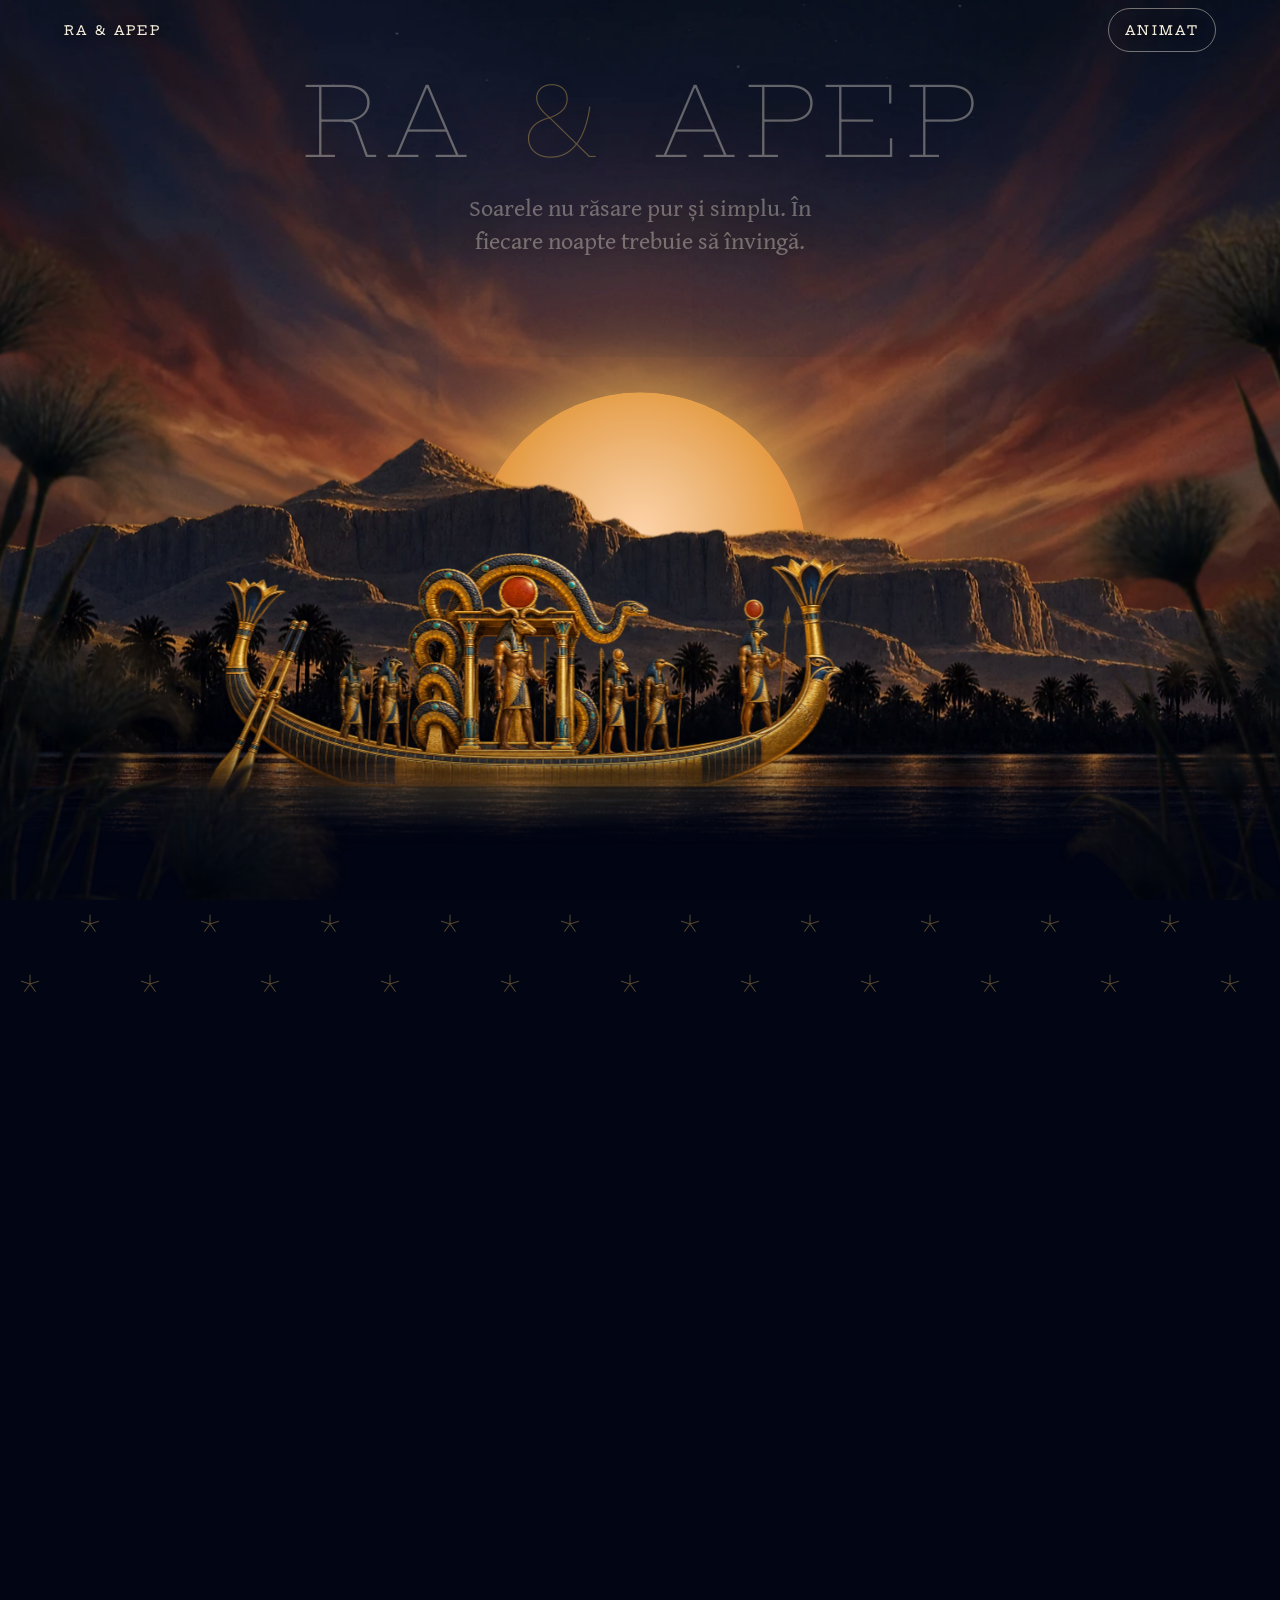
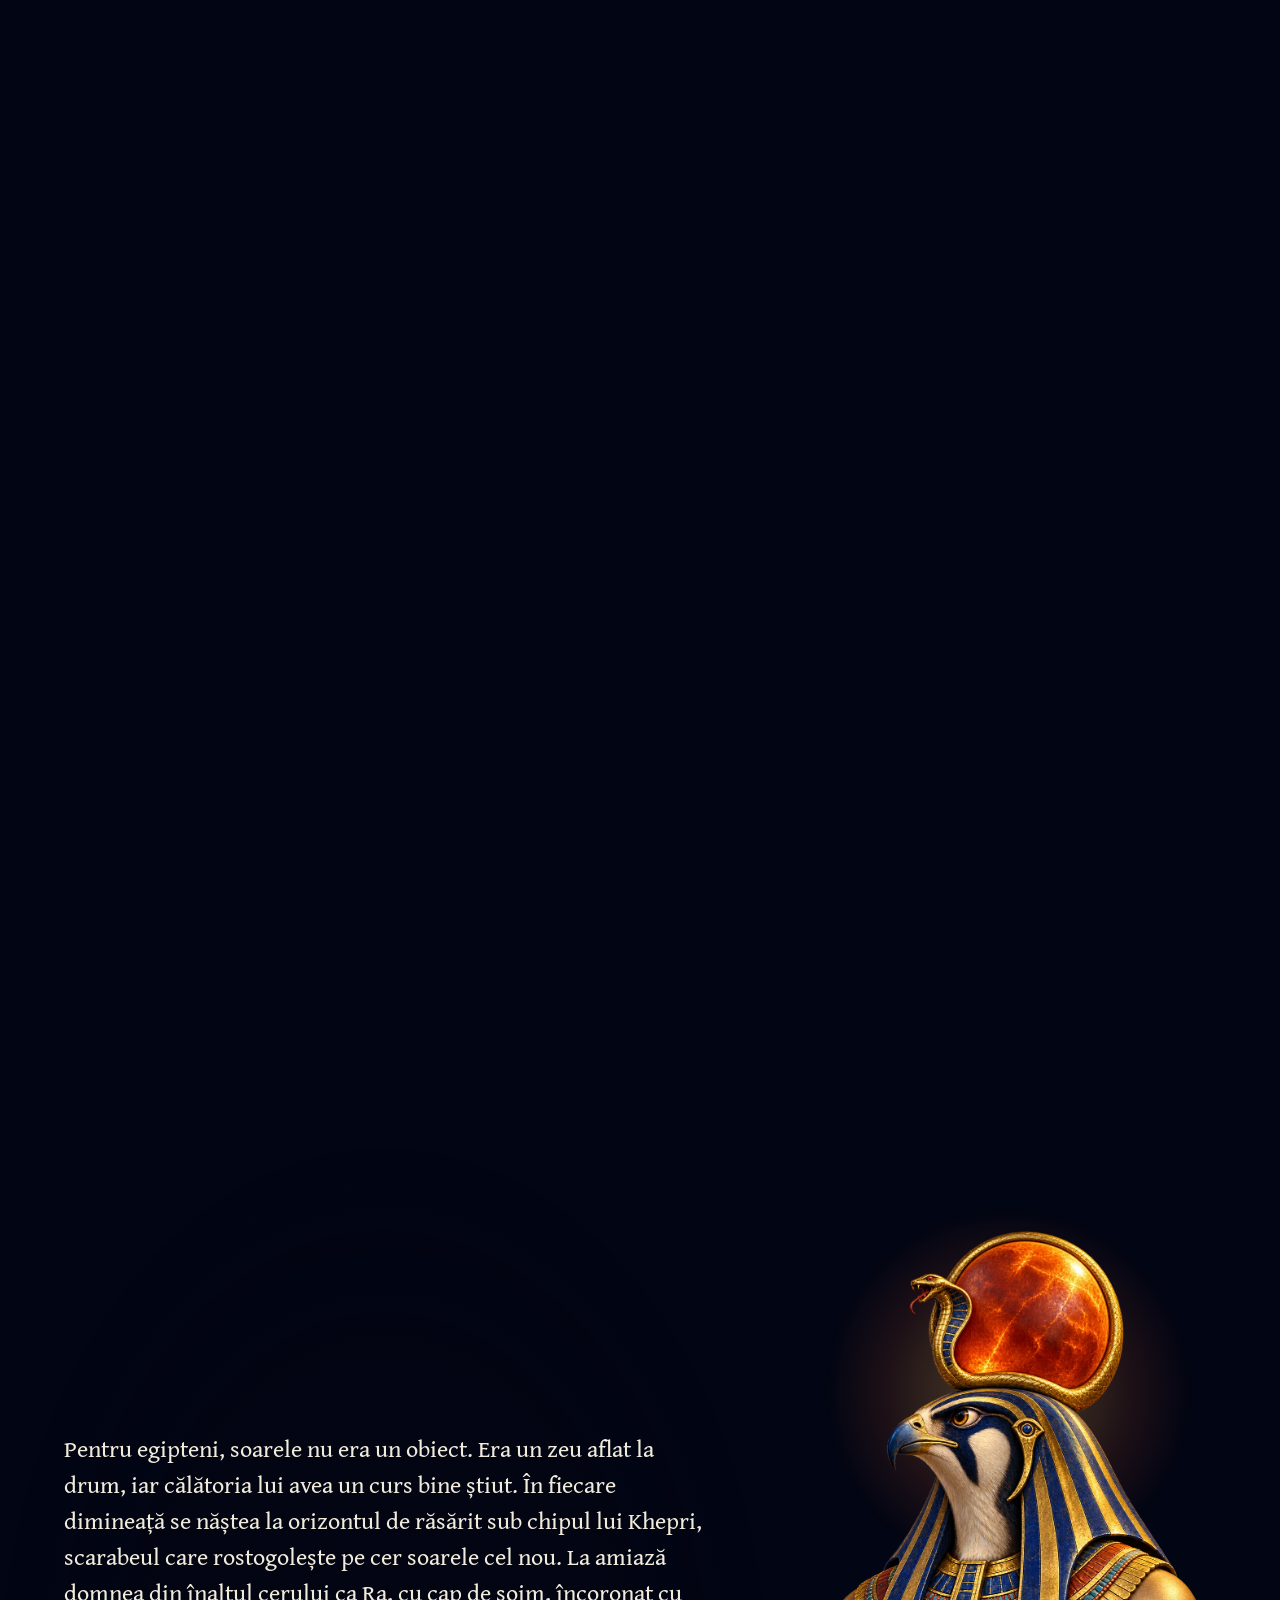
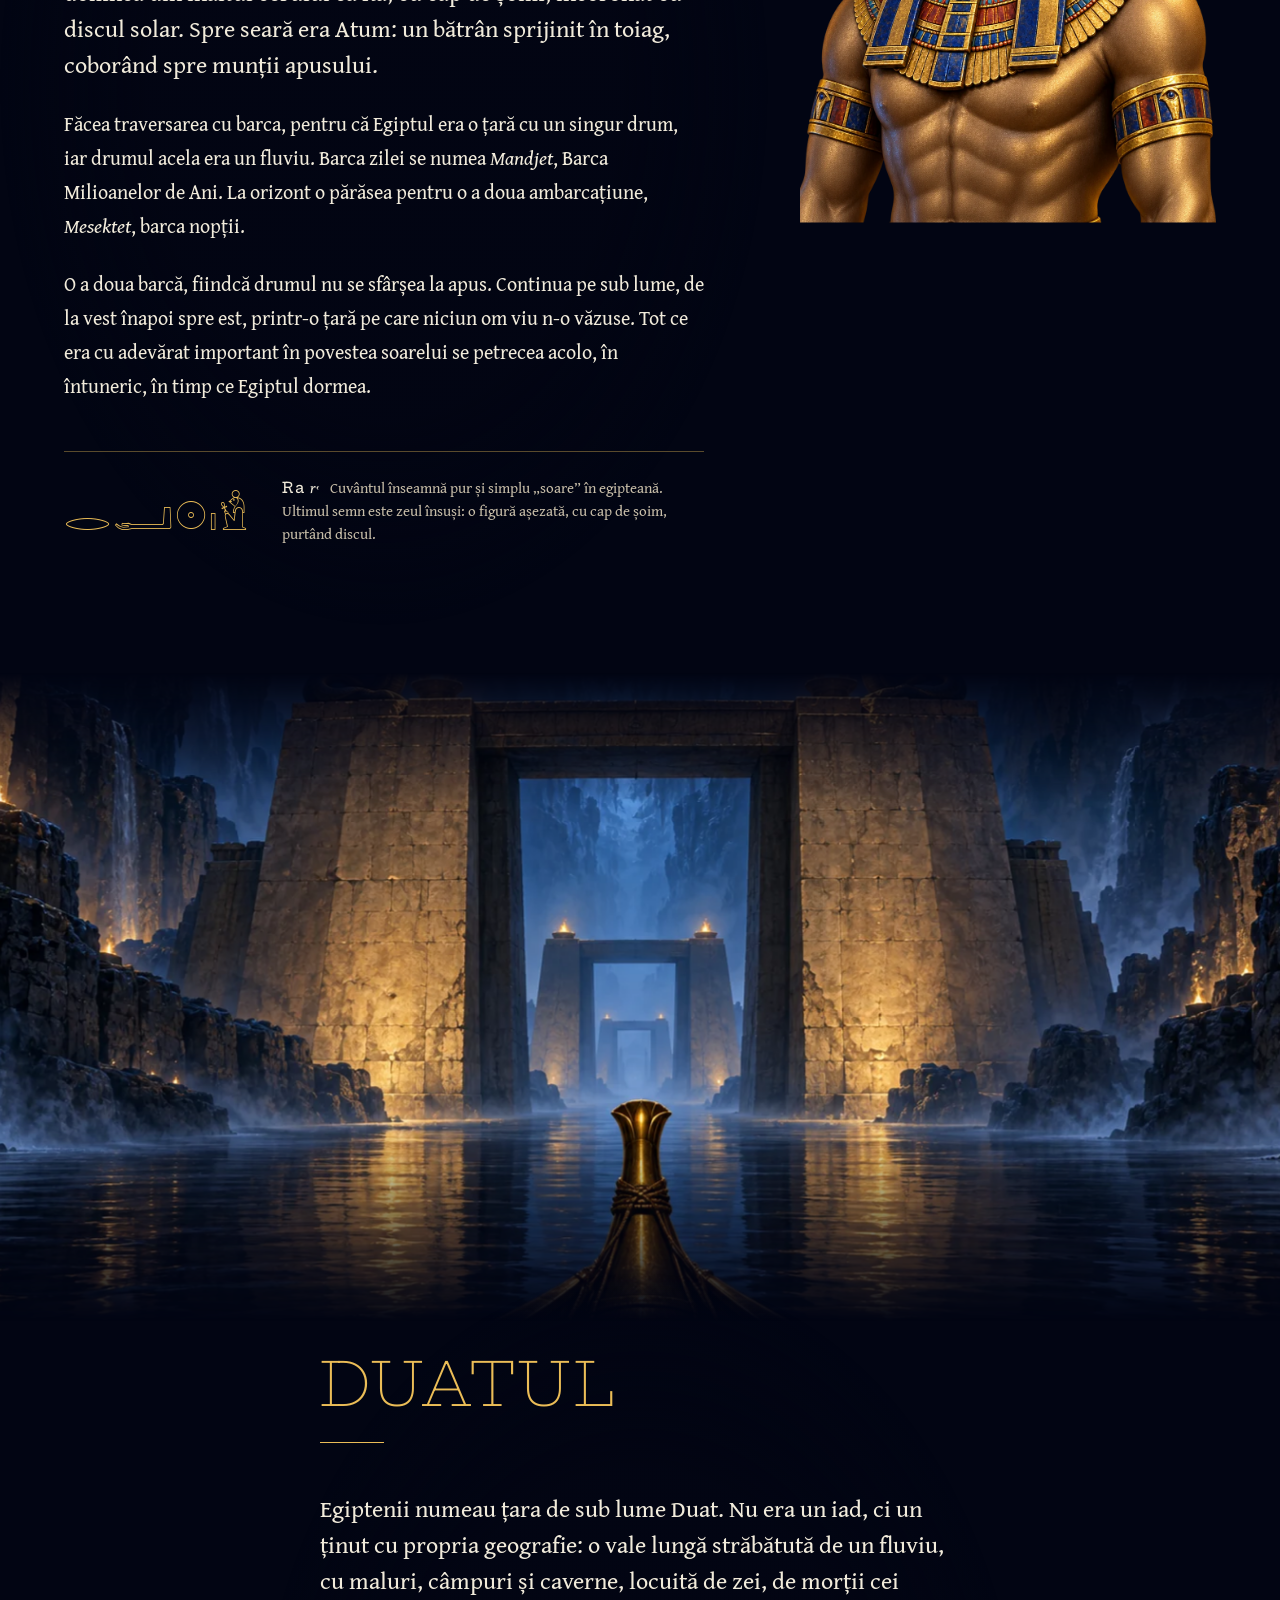
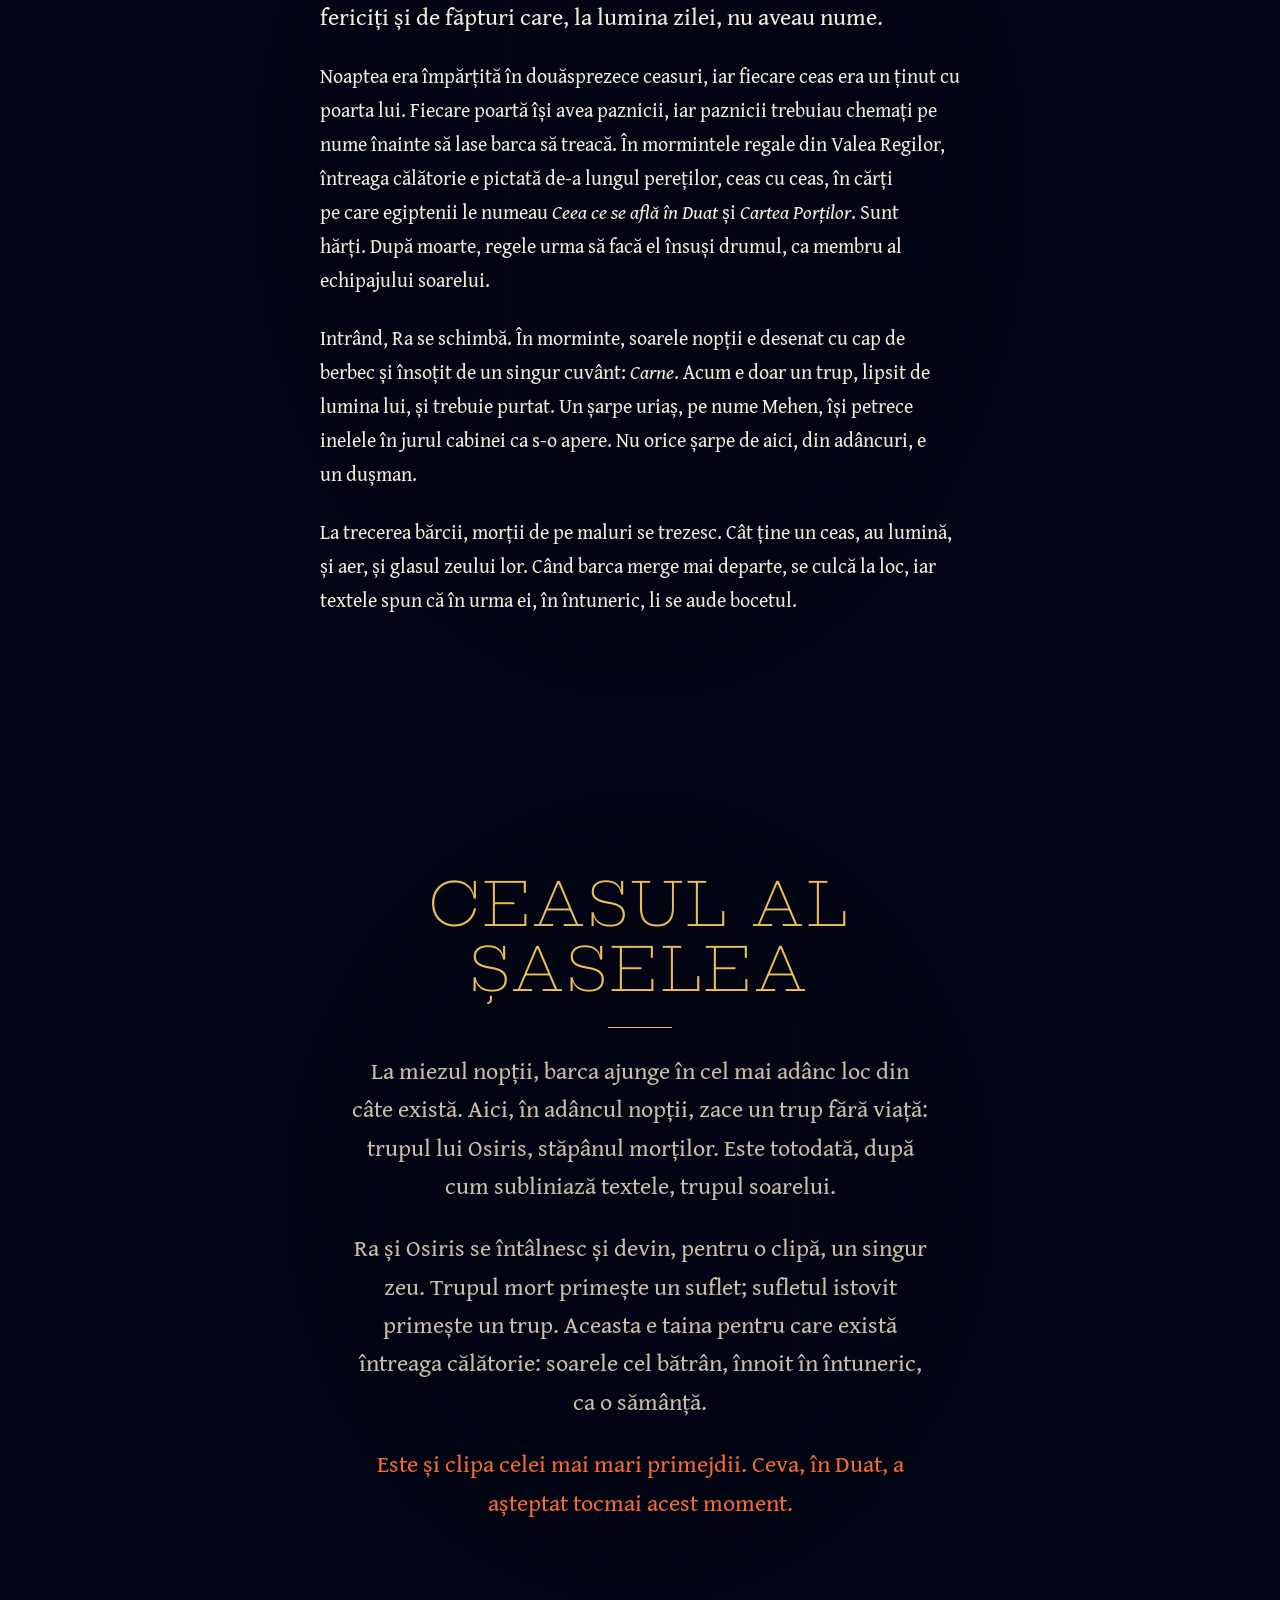
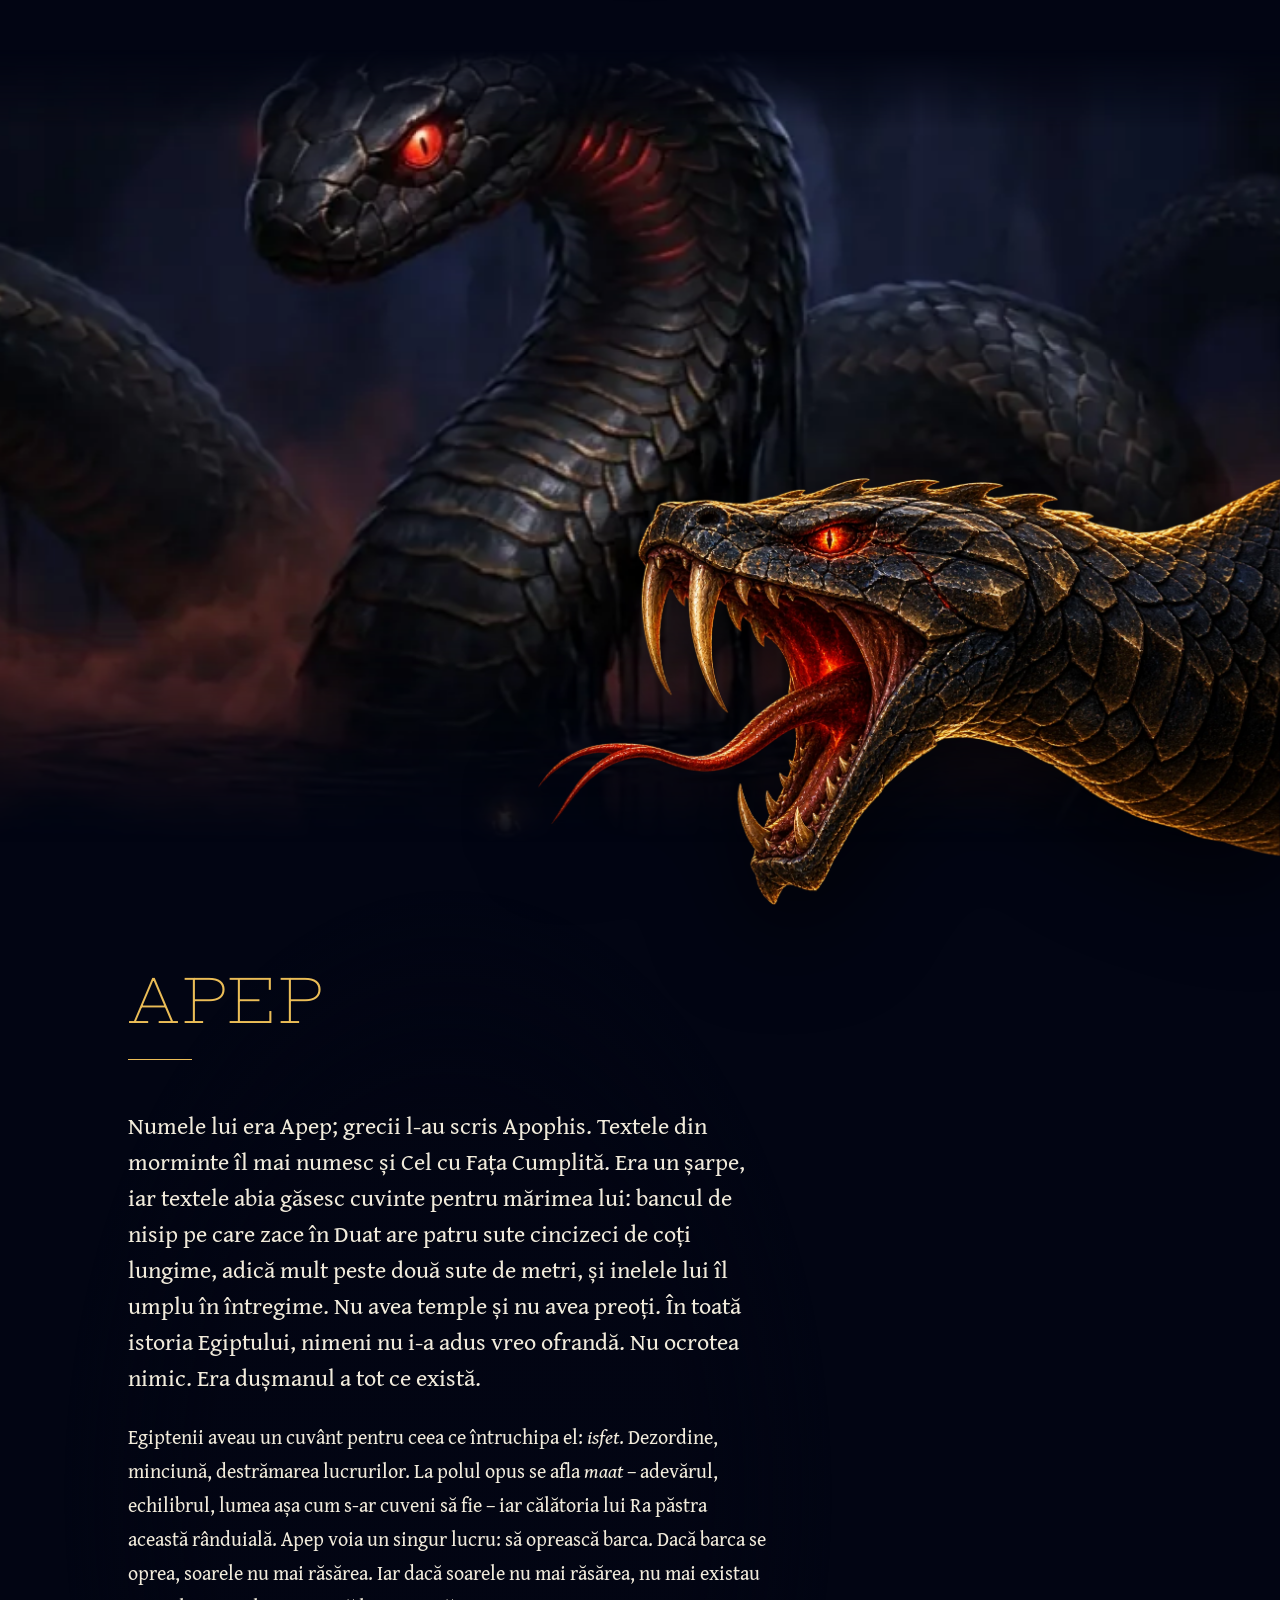
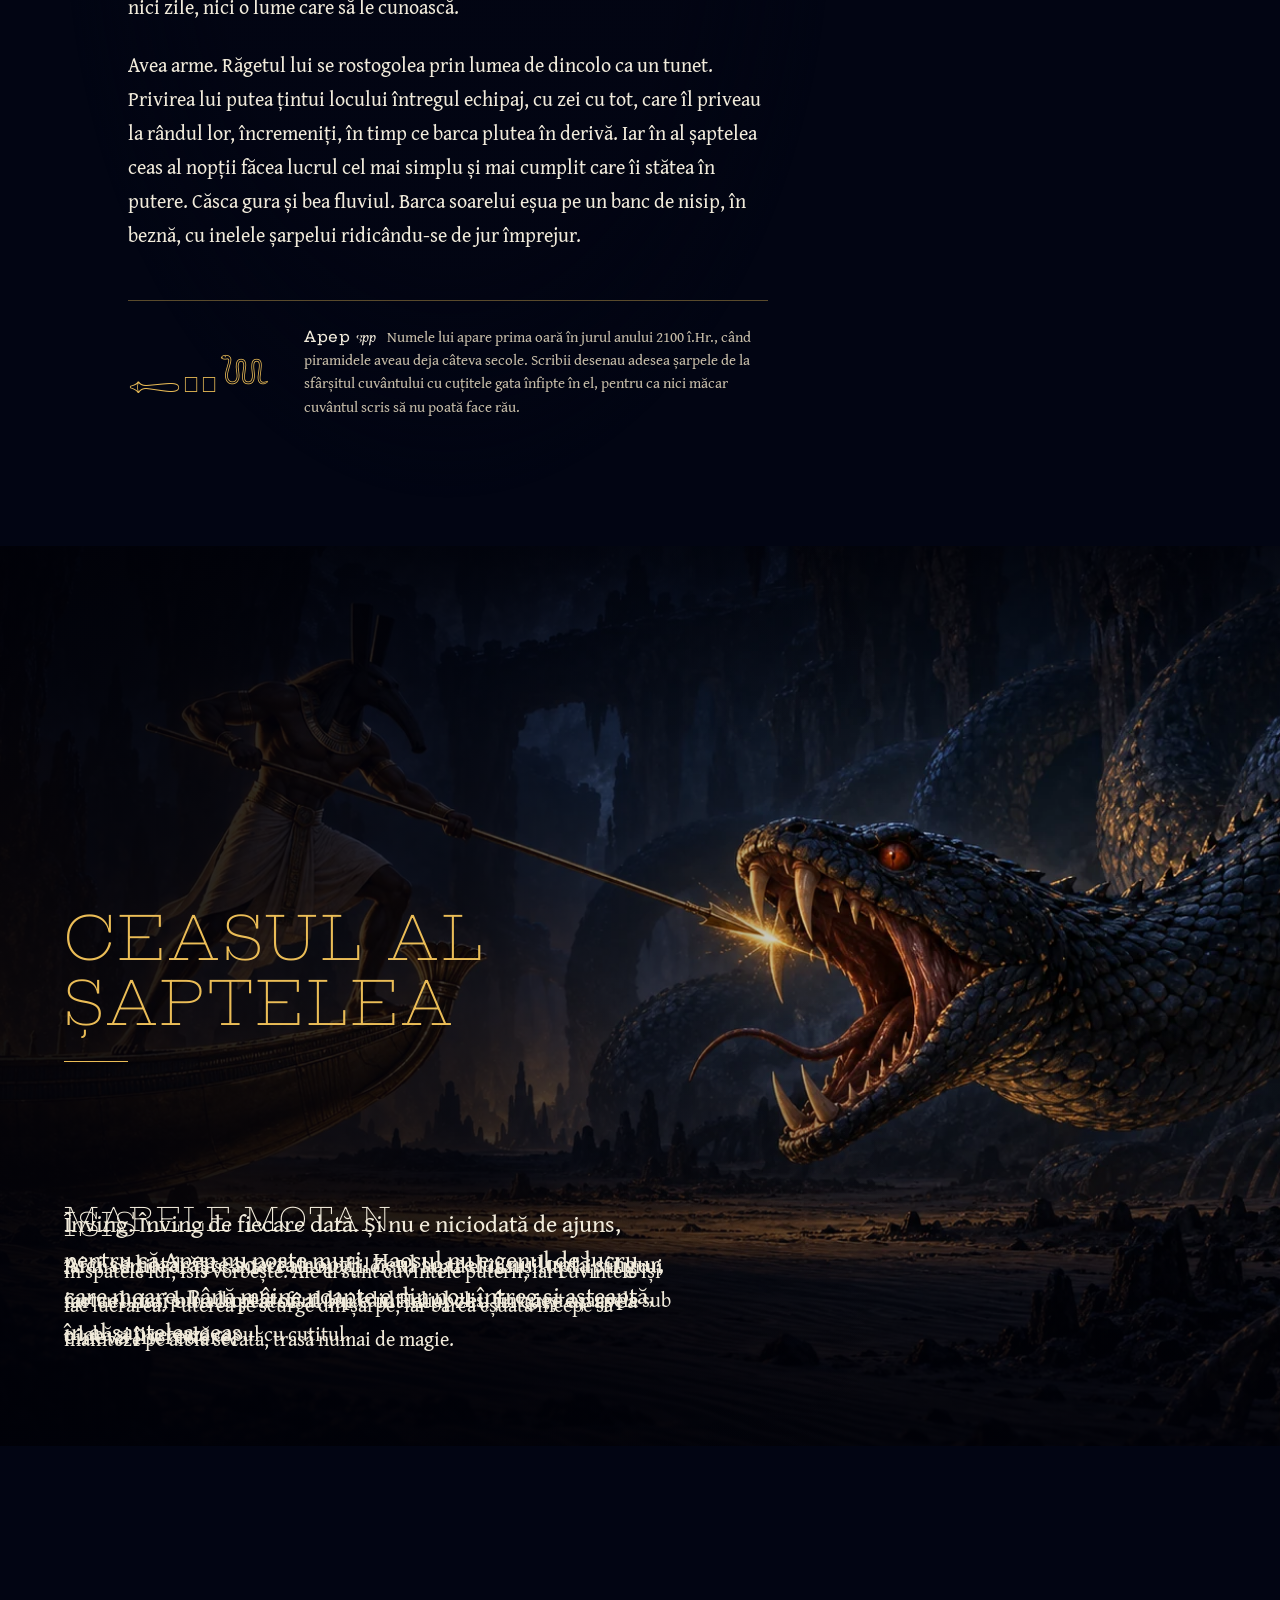
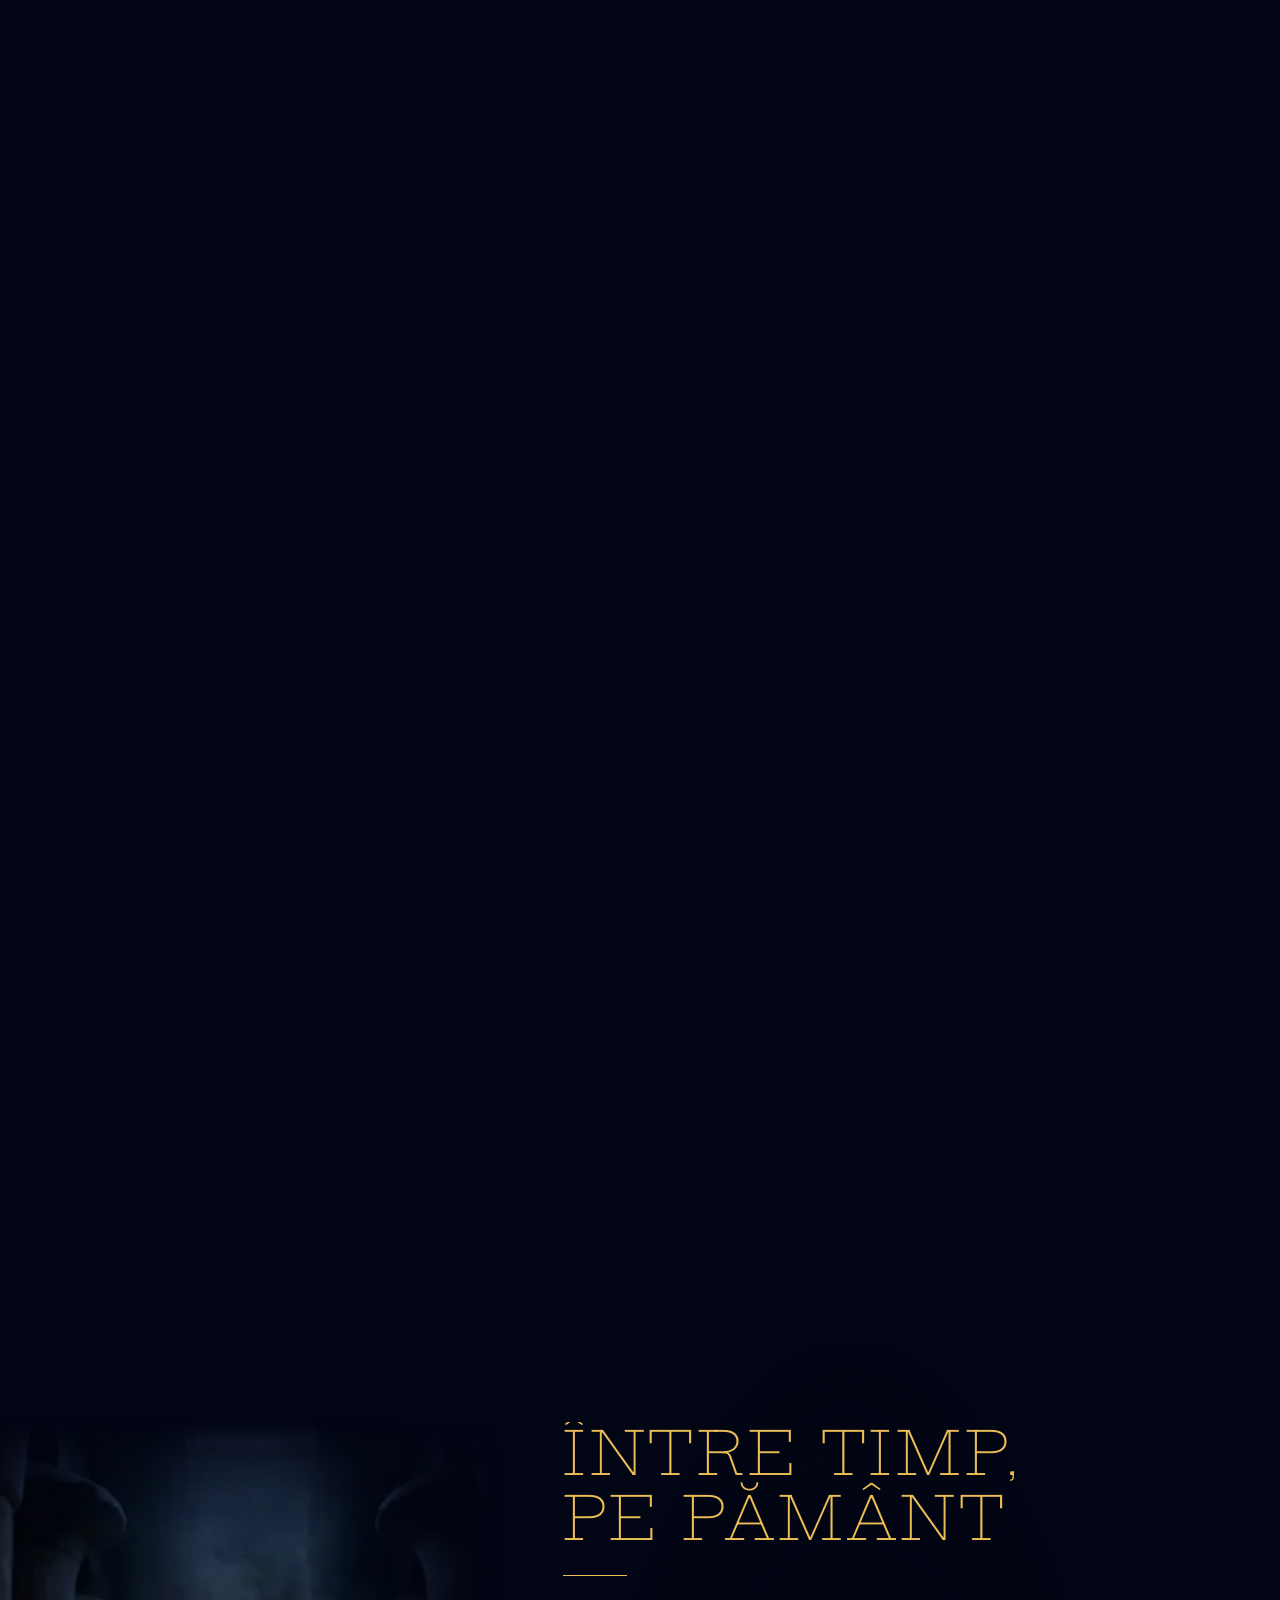
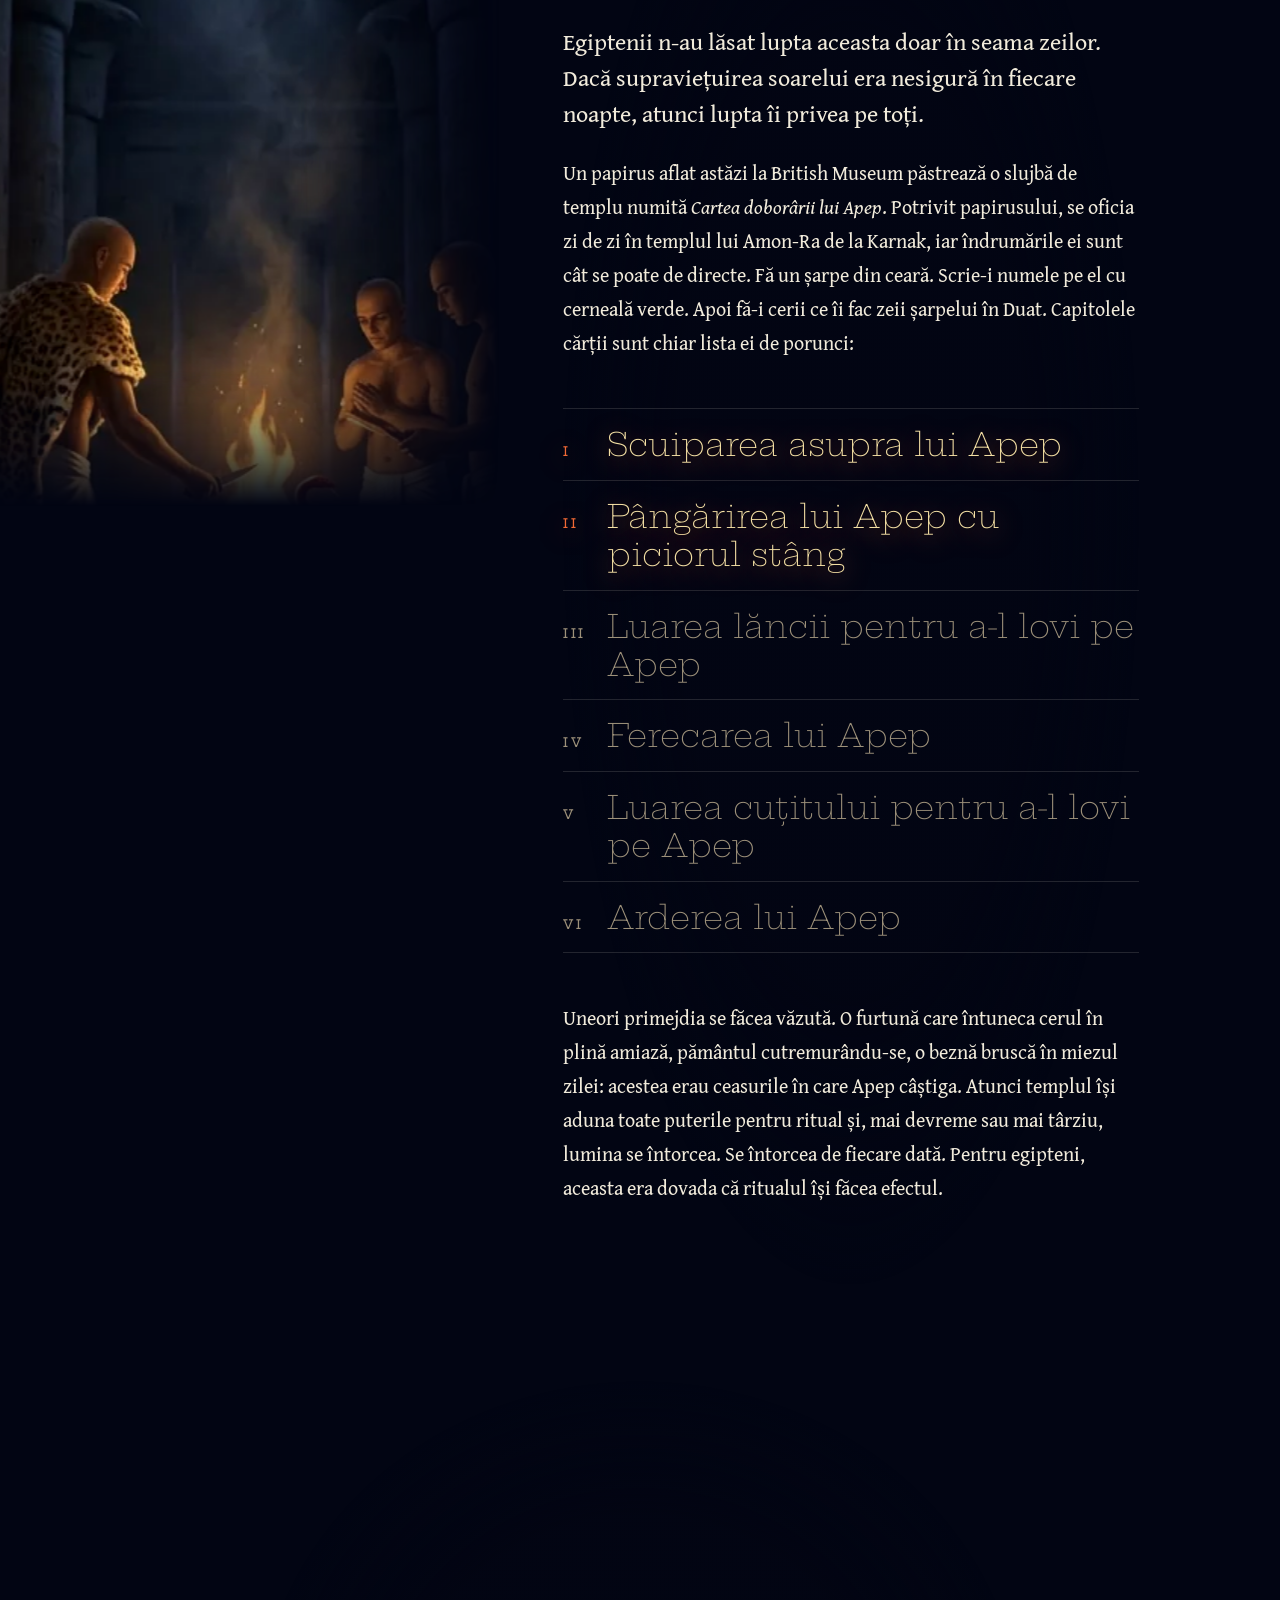
==== commit bf4182d3: "Improve code readability and track only website files" ====
--- a/index.html
+++ b/index.html
@@ -1,280 +1,705 @@
 <!doctype html>
 <html lang="ro" data-theme="dark" data-phase="dusk">
-<head>
-  <meta charset="utf-8">
-  <meta name="viewport" content="width=device-width, initial-scale=1, viewport-fit=cover">
-  <title>Ra &amp; Apep — lupta soarelui cu șarpele haosului</title>
-  <meta name="description" content="În fiecare noapte, Ra străbate lumea de dincolo și se luptă cu Apep, șarpele haosului. Descoperă mitul egiptean într-o călătorie ilustrată, de la apus la răsărit.">
-  <meta name="theme-color" content="#070b1a">
-  <link rel="alternate" hreflang="en" href="../index.html">
-  <link rel="alternate" hreflang="ro" href="index.html">
-
-  <link rel="preconnect" href="https://fonts.googleapis.com">
-  <link rel="preconnect" href="https://fonts.gstatic.com" crossorigin>
-  <link rel="stylesheet" href="https://fonts.googleapis.com/css2?family=Gentium+Book+Plus:ital,wght@0,400;0,700;1,400&family=Hepta+Slab:wght@1..900&display=swap">
-  <link rel="stylesheet" href="https://fonts.googleapis.com/css2?family=Noto+Sans+Egyptian+Hieroglyphs&display=swap&text=%F0%93%81%9B%F0%93%81%A6%F0%93%82%8B%F0%93%82%9D%F0%93%83%A9%F0%93%85%AA%F0%93%86%91%F0%93%86%97%F0%93%86%99%F0%93%86%A3%F0%93%87%8B%F0%93%87%B3%F0%93%87%BD%F0%93%88%96%F0%93%88%99%F0%93%89%BB%F0%93%8A%83%F0%93%8A%AA%F0%93%8B%B4%F0%93%8C%B7%F0%93%8E%94%F0%93%8F%8F%F0%93%8F%A4">
-
-  <link rel="preload" as="image" href="../assets/img/sky-dusk-2048.webp" imagesrcset="../assets/img/sky-dusk-1376.webp 1376w, ../assets/img/sky-dusk-2048.webp 2048w" imagesizes="100vw">
-  <link rel="stylesheet" href="../tokens.css">
-  <link rel="stylesheet" href="../styles.css?v=2">
-  <script>
-    // Înainte de prima randare: stratul cinematografic pornește doar cu JavaScript și cu mișcarea permisă.
-    (function (root) {
-      var saved = null;
-      try { saved = localStorage.getItem('motion'); } catch (e) {}
-      var off = saved ? saved === 'off' : matchMedia('(prefers-reduced-motion: reduce)').matches;
-      root.classList.add('js');
-      root.classList.toggle('fx', !off);
-    })(document.documentElement);
-  </script>
-  <script src="../main.js" defer></script>
-</head>
-<body>
-  <a class="skip" href="#traveller">Mergi direct la poveste</a>
-
-  <div class="ceiling" aria-hidden="true"></div>
-
-  <header class="chrome">
-    <a class="wordmark" href="#dusk">Ra &amp; Apep</a>
-    <div class="chrome__tools">
-      <a class="lang" href="../index.html" hreflang="en" lang="en" aria-label="English">EN</a>
-      <button class="motion" type="button" title="Activează sau oprește animațiile" aria-pressed="true" data-on="Animat" data-off="Static" hidden>Animat</button>
-    </div>
-  </header>
-
-  <nav class="rail" aria-label="Ceasurile nopții">
-    <ol>
-      <li><a href="#duat" aria-label="Ceasul întâi: Duatul">I</a></li>
-      <li aria-hidden="true"></li>
-      <li aria-hidden="true"></li>
-      <li aria-hidden="true"></li>
-      <li aria-hidden="true"></li>
-      <li><a href="#midnight" aria-label="Ceasul al șaselea: miezul nopții">VI</a></li>
-      <li><a href="#seventh-hour" aria-label="Ceasul al șaptelea: bătălia">VII</a></li>
-      <li aria-hidden="true"></li>
-      <li><a href="#ritual" aria-label="Ceasul al nouălea: între timp, pe pământ">IX</a></li>
-      <li aria-hidden="true"></li>
-      <li aria-hidden="true"></li>
-      <li><a href="#dawn" aria-label="Ceasul al doisprezecelea: zorii">XII</a></li>
-    </ol>
-    <span class="rail__sun" aria-hidden="true"></span>
-  </nav>
-
-  <main>
-    <!-- ============ APUSUL ============ -->
-    <section id="dusk" class="scene scene--pin dusk" data-scene="pin" data-hours="0-0" data-phase="dusk" style="--track: 300">
-      <div class="stage">
-        <img class="layer dusk__sky" src="../assets/img/sky-dusk-1376.webp" srcset="../assets/img/sky-dusk-1376.webp 1376w, ../assets/img/sky-dusk-2048.webp 2048w" sizes="100vw" width="1376" height="764" alt="" fetchpriority="high" decoding="async">
-        <div class="layer dusk__night"></div>
-        <div class="layer dusk__stars"></div>
-        <div class="dusk__sunbox"><div class="dusk__sun"></div></div>
-        <img class="dusk__horizon" src="../assets/img/horizon.webp" width="1536" height="487" alt="" decoding="async">
-        <div class="dusk__glow"></div>
-        <img class="dusk__boat" src="../assets/img/barque.webp" width="1503" height="596" alt="" decoding="async">
-        <img class="dusk__reeds" src="../assets/img/reeds.webp" width="1024" height="620" alt="" decoding="async">
-        <div class="layer dusk__seam"></div>
-
-        <div class="dusk__title">
-          <h1>Ra <span class="amp">&amp;</span> Apep</h1>
-          <p class="dusk__premise">Soarele nu răsare pur și simplu. În fiecare noapte trebuie să învingă.</p>
-        </div>
-        <p class="dusk__second">La orizontul de apus, soarele coboară sub lume.</p>
-        <p class="cue"><span>Derulează ca să urmezi soarele</span>
-          <svg viewBox="0 0 12 28" width="12" height="28" aria-hidden="true"><path d="M6 0v26M1 21l5 5 5-5" fill="none" stroke="currentColor" stroke-width="1"/></svg>
+  <head>
+    <!-- Structura paginii este aici; culorile sunt în tokens.css, stilurile în styles.css,
+       iar derularea și butoanele sunt gestionate în main.js. -->
+    <meta charset="utf-8" />
+    <meta name="viewport" content="width=device-width, initial-scale=1, viewport-fit=cover" />
+    <title>Ra &amp; Apep — lupta soarelui cu șarpele haosului</title>
+    <meta
+      name="description"
+      content="În fiecare noapte, Ra străbate lumea de dincolo și se luptă cu Apep, șarpele haosului. Descoperă mitul egiptean într-o călătorie ilustrată, de la apus la răsărit."
+    />
+    <meta name="theme-color" content="#070b1a" />
+
+    <!-- Fonturile se încarcă de la Google Fonts. -->
+    <link rel="preconnect" href="https://fonts.googleapis.com" />
+    <link rel="preconnect" href="https://fonts.gstatic.com" crossorigin />
+    <link
+      rel="stylesheet"
+      href="https://fonts.googleapis.com/css2?family=Gentium+Book+Plus:ital,wght@0,400;0,700;1,400&family=Hepta+Slab:wght@1..900&display=swap"
+    />
+    <link
+      rel="stylesheet"
+      href="https://fonts.googleapis.com/css2?family=Noto+Sans+Egyptian+Hieroglyphs&display=swap&text=%F0%93%81%9B%F0%93%81%A6%F0%93%82%8B%F0%93%82%9D%F0%93%83%A9%F0%93%85%AA%F0%93%86%91%F0%93%86%97%F0%93%86%99%F0%93%86%A3%F0%93%87%8B%F0%93%87%B3%F0%93%87%BD%F0%93%88%96%F0%93%88%99%F0%93%89%BB%F0%93%8A%83%F0%93%8A%AA%F0%93%8B%B4%F0%93%8C%B7%F0%93%8E%94%F0%93%8F%8F%F0%93%8F%A4"
+    />
+
+    <!-- Imaginea de la apus se încarcă prima; cele de mai jos folosesc loading="lazy". -->
+    <link
+      rel="preload"
+      as="image"
+      href="assets/img/sky-dusk-2048.webp"
+      imagesrcset="assets/img/sky-dusk-1376.webp 1376w, assets/img/sky-dusk-2048.webp 2048w"
+      imagesizes="100vw"
+    />
+    <link rel="stylesheet" href="tokens.css" />
+    <link rel="stylesheet" href="styles.css" />
+    <script>
+      // Alegem modul înainte să apară pagina, ca scenele să nu sară între două înălțimi.
+      (() => {
+        const root = document.documentElement;
+        let savedMotion = null;
+        try {
+          savedMotion = localStorage.getItem('motion');
+        } catch {
+          // Dacă stocarea este blocată, folosim preferința sistemului.
+        }
+        const motionDisabled = savedMotion
+          ? savedMotion === 'off'
+          : matchMedia('(prefers-reduced-motion: reduce)').matches;
+        root.classList.add('js');
+        root.classList.toggle('fx', !motionDisabled);
+      })();
+    </script>
+    <script src="main.js" defer></script>
+  </head>
+  <body>
+    <!-- Primul link ajută cititorii care navighează cu tastatura. -->
+    <a class="skip" href="#traveller">Mergi direct la poveste</a>
+
+    <div class="ceiling" aria-hidden="true"></div>
+
+    <header class="chrome">
+      <a class="wordmark" href="#dusk">Ra &amp; Apep</a>
+      <div class="chrome__tools">
+        <button
+          class="motion"
+          type="button"
+          title="Activează sau oprește animațiile"
+          aria-pressed="true"
+          data-on="Animat"
+          data-off="Static"
+          hidden
+        >
+          Animat
+        </button>
+      </div>
+    </header>
+
+    <!-- Ceasurile sunt și linkuri către capitole. Poziția soarelui este actualizată din JavaScript. -->
+    <nav class="rail" aria-label="Ceasurile nopții">
+      <ol>
+        <li><a href="#duat" aria-label="Ceasul întâi: Duatul">I</a></li>
+        <li aria-hidden="true"></li>
+        <li aria-hidden="true"></li>
+        <li aria-hidden="true"></li>
+        <li aria-hidden="true"></li>
+        <li><a href="#midnight" aria-label="Ceasul al șaselea: miezul nopții">VI</a></li>
+        <li><a href="#seventh-hour" aria-label="Ceasul al șaptelea: bătălia">VII</a></li>
+        <li aria-hidden="true"></li>
+        <li><a href="#ritual" aria-label="Ceasul al nouălea: între timp, pe pământ">IX</a></li>
+        <li aria-hidden="true"></li>
+        <li aria-hidden="true"></li>
+        <li><a href="#dawn" aria-label="Ceasul al doisprezecelea: zorii">XII</a></li>
+      </ol>
+      <span class="rail__sun" aria-hidden="true"></span>
+    </nav>
+
+    <main>
+      <!-- data-scene: "pin" ține scena pe ecran, "through" o lasă să treacă normal.
+         data-hours indică intervalul de pe ceas, iar data-phase alege culorile navigației.
+         --scroll-length stabilește cât derulăm într-o scenă fixată (300 = trei înălțimi de ecran). -->
+      <!-- APUSUL -->
+      <section
+        id="dusk"
+        class="scene scene--pin dusk"
+        data-scene="pin"
+        data-hours="0-0"
+        data-phase="dusk"
+        style="--scroll-length: 300"
+      >
+        <!-- Cerul, soarele și barca sunt straturi separate, mișcate din CSS. -->
+        <div class="stage">
+          <img
+            class="layer dusk__sky"
+            src="assets/img/sky-dusk-1376.webp"
+            srcset="assets/img/sky-dusk-1376.webp 1376w, assets/img/sky-dusk-2048.webp 2048w"
+            sizes="100vw"
+            width="1376"
+            height="764"
+            alt=""
+            fetchpriority="high"
+            decoding="async"
+          />
+          <div class="layer dusk__night"></div>
+          <div class="layer dusk__stars"></div>
+          <div class="dusk__sunbox"><div class="dusk__sun"></div></div>
+          <img
+            class="dusk__horizon"
+            src="assets/img/horizon.webp"
+            width="1536"
+            height="487"
+            alt=""
+            decoding="async"
+          />
+          <div class="dusk__glow"></div>
+          <img
+            class="dusk__boat"
+            src="assets/img/barque.webp"
+            width="1503"
+            height="596"
+            alt=""
+            decoding="async"
+          />
+          <img
+            class="dusk__reeds"
+            src="assets/img/reeds.webp"
+            width="1024"
+            height="620"
+            alt=""
+            decoding="async"
+          />
+          <div class="layer dusk__seam"></div>
+
+          <div class="dusk__title">
+            <h1>Ra <span class="amp">&amp;</span> Apep</h1>
+            <p class="dusk__premise">
+              Soarele nu răsare pur și simplu. În fiecare noapte trebuie să învingă.
+            </p>
+          </div>
+          <p class="dusk__second">La orizontul de apus, soarele coboară sub lume.</p>
+          <p class="cue">
+            <span>Derulează ca să urmezi soarele</span>
+            <svg viewBox="0 0 12 28" width="12" height="28" aria-hidden="true">
+              <path d="M6 0v26M1 21l5 5 5-5" fill="none" stroke="currentColor" stroke-width="1" />
+            </svg>
+          </p>
+          <p class="sr-only">
+            Ilustrație: o barcă aurie trece prin fața stâncilor din vestul Tebei, în timp ce un
+            soare uriaș apune în spatele lor și apar primele stele.
+          </p>
+        </div>
+      </section>
+
+      <!-- CĂLĂTORUL -->
+      <section
+        id="traveller"
+        class="passage passage--figure scene--through"
+        data-scene="through"
+        data-hours="0-0"
+        data-phase="night"
+      >
+        <div class="passage__text">
+          <h2 data-reveal>Soarele este un călător</h2>
+          <p>
+            Pentru egipteni, soarele nu era un obiect. Era un zeu aflat la drum, iar călătoria lui
+            avea un curs bine știut. În fiecare dimineață se năștea la orizontul de răsărit sub
+            chipul lui Khepri, scarabeul care rostogolește pe cer soarele cel nou. La amiază domnea
+            din înaltul cerului ca Ra, cu cap de șoim, încoronat cu discul solar. Spre seară era
+            Atum: un bătrân sprijinit în toiag, coborând spre munții apusului.
+          </p>
+          <p>
+            Făcea traversarea cu barca, pentru că Egiptul era o țară cu un singur drum, iar drumul
+            acela era un fluviu. Barca zilei se numea <i lang="egy-Latn">Mandjet</i>, Barca
+            Milioanelor de Ani. La orizont o părăsea pentru o a doua ambarcațiune,
+            <i lang="egy-Latn">Mesektet</i>, barca nopții.
+          </p>
+          <p>
+            O a doua barcă, fiindcă drumul nu se sfârșea la apus. Continua pe sub lume, de la vest
+            înapoi spre est, printr-o țară pe care niciun om viu n-o văzuse. Tot ce era cu adevărat
+            important în povestea soarelui se petrecea acolo, în întuneric, în timp ce Egiptul
+            dormea.
+          </p>
+          <p class="term">
+            <span class="glyphs" lang="egy" aria-hidden="true"
+              >&#x1308B;&#x1309D;&#x131F3;&#x133E4;&#x1305B;</span
+            >
+            <span class="term__body"
+              ><b>Ra</b> <span class="translit" lang="egy-Latn">r&#xA725;</span> Cuvântul înseamnă
+              pur și simplu „soare” în egipteană. Ultimul semn este zeul însuși: o figură așezată,
+              cu cap de șoim, purtând discul.</span
+            >
+          </p>
+        </div>
+        <div class="passage__figure" aria-hidden="true">
+          <div class="ra__disc"></div>
+          <img
+            class="ra__img"
+            src="assets/img/ra.webp"
+            width="1022"
+            height="1453"
+            alt=""
+            loading="lazy"
+            decoding="async"
+          />
+        </div>
+      </section>
+
+      <!-- DUATUL -->
+      <figure class="plate scene--through" data-scene="through">
+        <img
+          class="plate__img"
+          src="assets/img/duat-v2-960.webp"
+          srcset="assets/img/duat-v2-960.webp 960w, assets/img/duat-v2-1672.webp 1672w"
+          sizes="100vw"
+          width="1672"
+          height="941"
+          loading="lazy"
+          decoding="async"
+          alt="Din prora aurie a unei bărci se vede un fluviu subteran care trece prin porți monumentale de gresie. Cobre și flăcări străjuiesc prima poartă, iar ceața albastră învăluie caverna din depărtare."
+        />
+      </figure>
+
+      <section id="duat" class="passage passage--over" data-hours="1-5" data-phase="night">
+        <div class="passage__text">
+          <h2 data-reveal>Duatul</h2>
+          <p>
+            Egiptenii numeau țara de sub lume Duat. Nu era un iad, ci un ținut cu propria geografie:
+            o vale lungă străbătută de un fluviu, cu maluri, câmpuri și caverne, locuită de zei, de
+            morții cei fericiți și de făpturi care, la lumina zilei, nu aveau nume.
+          </p>
+          <p>
+            Noaptea era împărțită în douăsprezece ceasuri, iar fiecare ceas era un ținut cu poarta
+            lui. Fiecare poartă își avea paznicii, iar paznicii trebuiau chemați pe nume înainte să
+            lase barca să treacă. În mormintele regale din Valea Regilor, întreaga călătorie e
+            pictată de-a lungul pereților, ceas cu ceas, în cărți pe care egiptenii le numeau
+            <cite>Ceea ce se află în Duat</cite> și <cite>Cartea Porților</cite>. Sunt hărți. După
+            moarte, regele urma să facă el însuși drumul, ca membru al echipajului soarelui.
+          </p>
+          <p>
+            Intrând, Ra se schimbă. În morminte, soarele nopții e desenat cu cap de berbec și
+            însoțit de un singur cuvânt: <i>Carne</i>. Acum e doar un trup, lipsit de lumina lui, și
+            trebuie purtat. Un șarpe uriaș, pe nume Mehen, își petrece inelele în jurul cabinei ca
+            s-o apere. Nu orice șarpe de aici, din adâncuri, e un dușman.
+          </p>
+          <p>
+            La trecerea bărcii, morții de pe maluri se trezesc. Cât ține un ceas, au lumină, și aer,
+            și glasul zeului lor. Când barca merge mai departe, se culcă la loc, iar textele spun că
+            în urma ei, în întuneric, li se aude bocetul.
+          </p>
+        </div>
+      </section>
+
+      <!-- MIEZUL NOPȚII -->
+      <section id="midnight" class="midnight" data-hours="6-6" data-phase="night">
+        <div class="midnight__inner">
+          <h2 data-reveal>Ceasul al șaselea</h2>
+          <p>
+            La miezul nopții, barca ajunge în cel mai adânc loc din câte există. Aici, în adâncul
+            nopții, zace un trup fără viață: trupul lui Osiris, stăpânul morților. Este totodată,
+            după cum subliniază textele, trupul soarelui.
+          </p>
+          <p>
+            Ra și Osiris se întâlnesc și devin, pentru o clipă, un singur zeu. Trupul mort primește
+            un suflet; sufletul istovit primește un trup. Aceasta e taina pentru care există
+            întreaga călătorie: soarele cel bătrân, înnoit în întuneric, ca o sămânță.
+          </p>
+          <p>
+            Este și clipa celei mai mari primejdii. Ceva, în Duat, a așteptat tocmai acest moment.
+          </p>
+        </div>
+      </section>
+
+      <!-- APEP -->
+      <div class="apep scene--through" data-scene="through">
+        <figure class="plate plate--apep">
+          <img
+            class="plate__img"
+            src="assets/img/apep-1376.webp"
+            srcset="assets/img/apep-1376.webp 1376w, assets/img/apep-2048.webp 2048w"
+            sizes="100vw"
+            width="1376"
+            height="582"
+            loading="lazy"
+            decoding="async"
+            alt="Un șarpe cât un peisaj întreg se ridică din apa neagră, cu inelele arcuindu-se în întuneric și un singur ochi roșu arzând. Departe, jos, licărește o barcă mică, aurie."
+          />
+        </figure>
+        <img
+          class="apep__head"
+          src="assets/img/apep-head.webp"
+          width="1501"
+          height="864"
+          alt=""
+          aria-hidden="true"
+          loading="lazy"
+          decoding="async"
+        />
+      </div>
+
+      <section id="apep" class="passage passage--left" data-hours="6.5-7" data-phase="night">
+        <div class="passage__text">
+          <h2 data-reveal>Apep</h2>
+          <p>
+            Numele lui era Apep; grecii l-au scris Apophis. Textele din morminte îl mai numesc și
+            Cel cu Fața Cumplită. Era un șarpe, iar textele abia găsesc cuvinte pentru mărimea lui:
+            bancul de nisip pe care zace în Duat are patru sute cincizeci de coți lungime, adică
+            mult peste două sute de metri, și inelele lui îl umplu în întregime. Nu avea temple și
+            nu avea preoți. În toată istoria Egiptului, nimeni nu i-a adus vreo ofrandă. Nu ocrotea
+            nimic. Era dușmanul a tot ce există.
+          </p>
+          <p>
+            Egiptenii aveau un cuvânt pentru ceea ce întruchipa el: <i lang="egy-Latn">isfet</i>.
+            Dezordine, minciună, destrămarea lucrurilor. La polul opus se afla
+            <i lang="egy-Latn">maat</i> – adevărul, echilibrul, lumea așa cum s-ar cuveni să fie –
+            iar călătoria lui Ra păstra această rânduială. Apep voia un singur lucru: să oprească
+            barca. Dacă barca se oprea, soarele nu mai răsărea. Iar dacă soarele nu mai răsărea, nu
+            mai existau nici zile, nici o lume care să le cunoască.
+          </p>
+          <p>
+            Avea arme. Răgetul lui se rostogolea prin lumea de dincolo ca un tunet. Privirea lui
+            putea țintui locului întregul echipaj, cu zei cu tot, care îl priveau la rândul lor,
+            încremeniți, în timp ce barca plutea în derivă. Iar în al șaptelea ceas al nopții făcea
+            lucrul cel mai simplu și mai cumplit care îi stătea în putere. Căsca gura și bea
+            fluviul. Barca soarelui eșua pe un banc de nisip, în beznă, cu inelele șarpelui
+            ridicându-se de jur împrejur.
+          </p>
+          <p class="term">
+            <span class="glyphs" lang="egy" aria-hidden="true"
+              >&#x1327B;&#x132AA;&#x132AA;&#x13199;</span
+            >
+            <span class="term__body"
+              ><b>Apep</b> <span class="translit" lang="egy-Latn">&#xA725;&#xA723;pp</span> Numele
+              lui apare prima oară în jurul anului 2100 î.Hr., când piramidele aveau deja câteva
+              secole. Scribii desenau adesea șarpele de la sfârșitul cuvântului cu cuțitele gata
+              înfipte în el, pentru ca nici măcar cuvântul scris să nu poată face rău.</span
+            >
+          </p>
+        </div>
+      </section>
+
+      <!-- CEASUL AL ȘAPTELEA -->
+      <section
+        id="seventh-hour"
+        class="scene scene--pin battle"
+        data-scene="pin"
+        data-hours="7-7"
+        data-phase="night"
+        style="--scroll-length: 620"
+      >
+        <div class="stage">
+          <img
+            class="layer battle__plate"
+            src="assets/img/battle-v2-960.webp"
+            srcset="assets/img/battle-v2-960.webp 960w, assets/img/battle-v2-1672.webp 1672w"
+            sizes="(max-aspect-ratio: 1672/941) 178svh, 100vw"
+            width="1672"
+            height="941"
+            loading="lazy"
+            decoding="async"
+            alt="Pe barca aurie eșuată în albia secată, Seth își înfige sulița în fălcile uriașe ale lui Apep. Lumina aurie din cabina lui Ra se reflectă pe suliță și pe solzii întunecați ai șarpelui."
+          />
+          <div class="layer battle__flash" aria-hidden="true"></div>
+          <div class="layer battle__scrim" aria-hidden="true"></div>
+
+          <div class="battle__text">
+            <h2>Ceasul al șaptelea</h2>
+            <!-- Șapte texte afișate pe rând. Indicii încep de la zero. -->
+            <ol class="beats" style="--beat-count: 7">
+              <li class="beat beat--first" style="--beat-index: 0">
+                <p class="beat__lede">
+                  Aici se hotărăște soarta nopții. Zeul soarelui nu luptă singur, iar cel mai bun
+                  luptător al lui e ultimul zeu în care ar avea cineva încredere.
+                </p>
+              </li>
+              <li class="beat" style="--beat-index: 1">
+                <h3>Seth</h3>
+                <p>
+                  La proră stă Seth: zeul furtunilor și al deșertului, ucigașul lui Osiris, însăși
+                  întruchiparea violenței. Este și singurul din echipaj pe care privirea șarpelui
+                  nu-l poate frânge. În fiecare noapte își înfige bine picioarele în punte și
+                  împlântă o suliță în trupul lui Apep. E cel mai bun lucru pe care îl face
+                  vreodată.
+                </p>
+              </li>
+              <li class="beat" style="--beat-index: 2">
+                <h3>Isis</h3>
+                <p>
+                  În spatele lui, Isis vorbește. Ale ei sunt cuvintele puterii, iar cuvintele își
+                  fac lucrarea. Puterea se scurge din șarpe, iar barca eșuată începe să înainteze pe
+                  albia secată, trasă numai de magie.
+                </p>
+              </li>
+              <li class="beat" style="--beat-index: 3">
+                <h3>Serket</h3>
+                <p>
+                  Serket, zeița-scorpion, îi aruncă șarpelui lațul peste cap și îl strânge. Alții
+                  vin cu cuțitele. În morminte, Apep e pictat gata ciopârțit, cu câte o lamă înfiptă
+                  în fiecare inel: o imagine făcută anume ca să se adeverească.
+                </p>
+              </li>
+              <li class="beat" style="--beat-index: 4">
+                <h3>Mehen</h3>
+                <p>
+                  În jurul cabinei, Mehen își strânge propriile inele. Un șarpe pus împotriva altui
+                  șarpe: un zid de solzi vii între dușman și Carnea fără apărare.
+                </p>
+              </li>
+              <li class="beat" style="--beat-index: 5">
+                <h3>Marele Motan</h3>
+                <p>
+                  Iar în cărțile de descântece ale morților, Ra luptă el însuși. Ia chipul unui
+                  motan uriaș, sub arborele sfânt <i lang="egy-Latn">ished</i> din Heliopolis,
+                  țintuiește șarpele sub o labă și îi retează capul cu cuțitul.
+                </p>
+              </li>
+              <li class="beat beat--last" style="--beat-index: 6">
+                <p class="beat__lede">
+                  Înving. Înving de fiecare dată. Și nu e niciodată de ajuns, pentru că Apep nu
+                  poate muri. Haosul nu e genul de lucru care moare. Până mâine noapte e din nou
+                  întreg și așteaptă, în al șaptelea ceas.
+                </p>
+              </li>
+            </ol>
+          </div>
+        </div>
+      </section>
+
+      <!-- PE PĂMÂNT -->
+      <section id="ritual" class="ritual" data-scene="through" data-hours="8-11" data-phase="night">
+        <figure class="plate plate--ritual">
+          <img
+            class="plate__img"
+            src="assets/img/ritual-1376.webp"
+            srcset="assets/img/ritual-1376.webp 1376w, assets/img/ritual-2048.webp 2048w"
+            sizes="(min-width: 64rem) 50vw, 100vw"
+            width="1376"
+            height="582"
+            loading="lazy"
+            decoding="async"
+            alt="Noapte într-o sală de templu cu coloane uriașe. Trei preoți rași în cap, unul într-o blană de leopard, stau în jurul unui vas cu jăratic în care arde un mic șarpe de ceară roșie."
+          />
+        </figure>
+        <div class="passage__text">
+          <h2 data-reveal>Între timp, pe pământ</h2>
+          <p>
+            Egiptenii n-au lăsat lupta aceasta doar în seama zeilor. Dacă supraviețuirea soarelui
+            era nesigură în fiecare noapte, atunci lupta îi privea pe toți.
+          </p>
+          <p>
+            Un papirus aflat astăzi la British Museum păstrează o slujbă de templu numită
+            <cite>Cartea doborârii lui Apep</cite>. Potrivit papirusului, se oficia zi de zi în
+            templul lui Amon-Ra de la Karnak, iar îndrumările ei sunt cât se poate de directe. Fă un
+            șarpe din ceară. Scrie-i numele pe el cu cerneală verde. Apoi fă-i cerii ce îi fac zeii
+            șarpelui în Duat. Capitolele cărții sunt chiar lista ei de porunci:
+          </p>
+          <ol class="acts">
+            <li class="act">Scuiparea asupra lui Apep</li>
+            <li class="act">Pângărirea lui Apep cu piciorul stâng</li>
+            <li class="act">Luarea lăncii pentru a-l lovi pe Apep</li>
+            <li class="act">Ferecarea lui Apep</li>
+            <li class="act">Luarea cuțitului pentru a-l lovi pe Apep</li>
+            <li class="act">Arderea lui Apep</li>
+          </ol>
+          <p>
+            Uneori primejdia se făcea văzută. O furtună care întuneca cerul în plină amiază,
+            pământul cutremurându-se, o beznă bruscă în miezul zilei: acestea erau ceasurile în care
+            Apep câștiga. Atunci templul își aduna toate puterile pentru ritual și, mai devreme sau
+            mai târziu, lumina se întorcea. Se întorcea de fiecare dată. Pentru egipteni, aceasta
+            era dovada că ritualul își făcea efectul.
+          </p>
+        </div>
+      </section>
+
+      <!-- CEASUL DIN URMĂ -->
+      <section id="dawn" class="passage passage--centre" data-hours="11-12" data-phase="night">
+        <div class="passage__text">
+          <h2 data-reveal>Ceasul din urmă</h2>
+          <p>
+            În ultimul ceas al nopții, barca ajunge la încă un șarpe: un aliat, uriaș, al cărui nume
+            înseamnă Viața Zeilor. Echipajul apucă funia de remorcare și trage barca înăuntrul lui,
+            intrând pe la coadă. Textele spun că soarele și toți cei care îl însoțesc intră bătrâni
+            și cărunți și ies pe gură ca niște prunci nou-născuți.
+          </p>
+          <p>
+            Apoi poarta de răsărit stă deschisă. Khepri, scarabeul, pune umărul și rostogolește
+            soarele cel tânăr peste marginea lumii. Shu, văzduhul, îl ridică deasupra ei. Pe
+            ogoarele de lângă fluviu, cineva ridică ochii și vede o dimineață obișnuită.
+          </p>
+        </div>
+      </section>
+
+      <section
+        class="scene scene--pin dawn"
+        data-scene="pin"
+        data-hours="12-12"
+        data-phase="dawn"
+        style="--scroll-length: 300"
+      >
+        <div class="stage">
+          <img
+            class="layer dawn__sky"
+            src="assets/img/sky-dawn-1376.webp"
+            srcset="assets/img/sky-dawn-1376.webp 1376w, assets/img/sky-dawn-2048.webp 2048w"
+            sizes="100vw"
+            width="1376"
+            height="764"
+            alt=""
+            loading="lazy"
+            decoding="async"
+          />
+          <div class="layer dawn__night"></div>
+          <div class="dawn__sun"></div>
+          <img
+            class="dawn__khepri"
+            src="assets/img/khepri.webp"
+            width="1105"
+            height="956"
+            alt=""
+            loading="lazy"
+            decoding="async"
+          />
+          <img
+            class="dawn__horizon"
+            src="assets/img/horizon.webp"
+            width="1536"
+            height="487"
+            alt=""
+            loading="lazy"
+            decoding="async"
+          />
+          <div class="layer dawn__seam"></div>
+          <p class="dawn__line">N-a fost niciodată obișnuită. <span>A fost câștigată.</span></p>
+          <p class="sr-only">
+            Ilustrație: soarele răsare peste stâncile de la răsărit, ridicat de Khepri, un scarabeu
+            înaripat din aur și lapislazuli, iar cerul nopții se preschimbă în zi.
+          </p>
+        </div>
+      </section>
+
+      <!-- DUPĂ -->
+      <section id="after" class="after" data-theme="light" data-hours="12-12" data-phase="day">
+        <div class="passage__text">
+          <h2 data-reveal>Ce spune povestea</h2>
+          <p>
+            Cele mai multe mitologii își așază marea bătălie la începutul timpului sau la sfârșitul
+            lui. Egiptul a așezat-o în mijlocul fiecărei nopți. Creația nu era un act încheiat.
+            Lumea era un loc mic și luminat, cu haosul de jur împrejur, iar ordinea nu era starea
+            firească a lucrurilor. Trebuia făcută din nou în fiecare zi, de zei și de oameni,
+            împotriva unui dușman care putea fi învins, dar niciodată ucis.
+          </p>
+          <p>
+            E un gând mai greu de acceptat și mai actual decât pare. Nimic bun nu durează de la
+            sine. Tot ce merită păstrat trebuie îngrijit, zi de zi. Soarele a răsărit în dimineața
+            aceasta, iar undeva sub orizont șarpele e deja din nou întreg.
+          </p>
+        </div>
+
+        <div class="after__grid">
+          <section class="glossary" aria-labelledby="glossary-h">
+            <h3 id="glossary-h">Nume și înțelesuri</h3>
+            <!-- Fiecare dt este un nume, iar dd conține explicația lui. -->
+            <dl>
+              <div>
+                <dt>
+                  <span class="glyphs" lang="egy" aria-hidden="true"
+                    >&#x1308B;&#x1309D;&#x131F3;&#x133E4;&#x1305B;</span
+                  >
+                  Ra <span class="translit" lang="egy-Latn">r&#xA725;</span>
+                </dt>
+                <dd>Soarele și zeul care îl întruchipează.</dd>
+              </div>
+              <div>
+                <dt>
+                  <span class="glyphs" lang="egy" aria-hidden="true"
+                    >&#x1327B;&#x132AA;&#x132AA;&#x13199;</span
+                  >
+                  Apep <span class="translit" lang="egy-Latn">&#xA725;&#xA723;pp</span>
+                </dt>
+                <dd>Șarpele haosului. Apophis, la greci.</dd>
+              </div>
+              <div>
+                <dt>
+                  <span class="glyphs" lang="egy" aria-hidden="true">&#x131FD;</span> Duat
+                  <span class="translit" lang="egy-Latn">dw&#xA723;t</span>
+                </dt>
+                <dd>Țara de sub lume. Un singur semn: o stea într-un cerc.</dd>
+              </div>
+              <div>
+                <dt>
+                  <span class="glyphs" lang="egy" aria-hidden="true"
+                    >&#x13337;&#x1309D;&#x133CF;&#x13066;</span
+                  >
+                  Maat <span class="translit" lang="egy-Latn">m&#xA723;&#xA725;t</span>
+                </dt>
+                <dd>Adevăr, echilibru, rânduiala dreaptă; și o zeiță, care poartă o pană.</dd>
+              </div>
+              <div>
+                <dt>
+                  <span class="glyphs" lang="egy" aria-hidden="true"
+                    >&#x131CB;&#x13283;&#x13191;&#x133CF;&#x1316A;</span
+                  >
+                  Isfet <span class="translit" lang="egy-Latn">jzft</span>
+                </dt>
+                <dd>
+                  Dezordine și strâmbătate. Se încheie cu vrabia, semnul pe care scribii îl puneau
+                  pe lucrurile rele.
+                </dd>
+              </div>
+              <div>
+                <dt>
+                  <span class="glyphs" lang="egy" aria-hidden="true"
+                    >&#x131A3;&#x1308B;&#x131CB;&#x1305B;</span
+                  >
+                  Khepri <span class="translit" lang="egy-Latn">&#x1E2B;prj</span>
+                </dt>
+                <dd>Scarabeul; soarele la răsărit. Numele lui înseamnă „cel care ia ființă”.</dd>
+              </div>
+              <div>
+                <dt>
+                  <span class="glyphs" lang="egy" aria-hidden="true"
+                    >&#x13394;&#x13216;&#x13197;</span
+                  >
+                  Mehen <span class="translit" lang="egy-Latn">m&#x1E25;n</span>
+                </dt>
+                <dd>„Cel încolăcit”, șarpele care păzește cabina.</dd>
+              </div>
+              <div>
+                <dt>
+                  <span class="glyphs" lang="egy" aria-hidden="true"
+                    >&#x132F4;&#x133CF;&#x13219;&#x130E9;</span
+                  >
+                  Seth <span class="translit" lang="egy-Latn">st&#x161;</span>
+                </dt>
+                <dd>Furtună, deșert, violență; sulițașul de la proră.</dd>
+              </div>
+            </dl>
+            <p class="note">
+              Aici semnele sunt așezate în rând. Un scrib le-ar fi grupat în pătrate ordonate.
+            </p>
+          </section>
+
+          <section class="sources" aria-labelledby="sources-h">
+            <h3 id="sources-h">De unde știm</h3>
+            <ul>
+              <li>
+                <cite>Amduat</cite>, „Ceea ce se află în Duat”: cele douăsprezece ceasuri, Carnea cu
+                cap de berbec, unirea din ceasul al șaselea, bancul de nisip din ceasul al șaptelea,
+                șarpele din al doisprezecelea. Prima versiune completă se află în mormântul lui
+                Tutmes al III-lea, în jurul anului 1425 î.Hr.
+              </li>
+              <li>
+                <cite>Cartea Porților</cite>: porțile și paznicii lor, Mehen în jurul cabinei.
+              </li>
+              <li><cite>Cartea Morților</cite>, capitolul 17: Marele Motan și arborele ished.</li>
+              <li>
+                Papirusul Bremner-Rhind (British Museum EA 10188):
+                <cite>Cartea doborârii lui Apep</cite>.
+              </li>
+              <li lang="en">
+                Erik Hornung, <cite>The Ancient Egyptian Books of the Afterlife</cite> (1999); R. O.
+                Faulkner, “The Bremner-Rhind Papyrus III”,
+                <cite>Journal of Egyptian Archaeology</cite> 23 (1937); Geraldine Pinch,
+                <cite>Egyptian Mythology</cite> (2002); Richard H. Wilkinson,
+                <cite>The Complete Gods and Goddesses of Ancient Egypt</cite> (2003).
+              </li>
+            </ul>
+
+            <h3>Despre imagini</h3>
+            <p>
+              Toate ilustrațiile de pe această pagină au fost generate cu inteligență artificială,
+              anume pentru acest proiect. Modelul de imagine al OpenAI a creat scenele Duatului și
+              ale bătăliei, precum și figurile decupate; Gemini, modelul Google, a creat celelalte
+              scene pictate. Sunt interpretări artistice, nu artefacte antice. Hieroglifele de mai
+              sus sunt semne autentice, redate ca text.
+            </p>
+          </section>
+        </div>
+
+        <p class="restart">
+          <button type="button" class="restart__btn">Ia noaptea de la capăt</button>
         </p>
-        <p class="sr-only">Ilustrație: o barcă aurie trece prin fața stâncilor din vestul Tebei, în timp ce un soare uriaș apune în spatele lor și apar primele stele.</p>
-      </div>
-    </section>
-
-    <!-- ============ CĂLĂTORUL ============ -->
-    <section id="traveller" class="passage passage--figure scene--through" data-scene="through" data-hours="0-0" data-phase="night">
-      <div class="passage__text">
-        <h2 data-reveal>Soarele este un călător</h2>
-        <p>Pentru egipteni, soarele nu era un obiect. Era un zeu aflat la drum, iar călătoria lui avea un curs bine știut. În fiecare dimineață se năștea la orizontul de răsărit sub chipul lui Khepri, scarabeul care rostogolește pe cer soarele cel nou. La amiază domnea din înaltul cerului ca Ra, cu cap de șoim, încoronat cu discul solar. Spre seară era Atum: un bătrân sprijinit în toiag, coborând spre munții apusului.</p>
-        <p>Făcea traversarea cu barca, pentru că Egiptul era o țară cu un singur drum, iar drumul acela era un fluviu. Barca zilei se numea <i lang="egy-Latn">Mandjet</i>, Barca Milioanelor de Ani. La orizont o părăsea pentru o a doua ambarcațiune, <i lang="egy-Latn">Mesektet</i>, barca nopții.</p>
-        <p>O a doua barcă, fiindcă drumul nu se sfârșea la apus. Continua pe sub lume, de la vest înapoi spre est, printr-o țară pe care niciun om viu n-o văzuse. Tot ce era cu adevărat important în povestea soarelui se petrecea acolo, în întuneric, în timp ce Egiptul dormea.</p>
-        <p class="term"><span class="glyphs" lang="egy" aria-hidden="true">&#x1308B;&#x1309D;&#x131F3;&#x133E4;&#x1305B;</span>
-          <span class="term__body"><b>Ra</b> <span class="translit" lang="egy-Latn">r&#xA725;</span> Cuvântul înseamnă pur și simplu „soare” în egipteană. Ultimul semn este zeul însuși: o figură așezată, cu cap de șoim, purtând discul.</span></p>
-      </div>
-      <div class="passage__figure" aria-hidden="true">
-        <div class="ra__disc"></div>
-        <img class="ra__img" src="../assets/img/ra.webp" width="1022" height="1453" alt="" loading="lazy" decoding="async">
-      </div>
-    </section>
-
-    <!-- ============ DUATUL ============ -->
-    <figure class="plate scene--through" data-scene="through">
-      <img class="plate__img" src="../assets/img/duat-v2-960.webp" srcset="../assets/img/duat-v2-960.webp 960w, ../assets/img/duat-v2-1672.webp 1672w" sizes="100vw" width="1672" height="941" loading="lazy" decoding="async"
-           alt="Din prora aurie a unei bărci se vede un fluviu subteran care trece prin porți monumentale de gresie. Cobre și flăcări străjuiesc prima poartă, iar ceața albastră învăluie caverna din depărtare.">
-    </figure>
-
-    <section id="duat" class="passage passage--over" data-hours="1-5" data-phase="night">
-      <div class="passage__text">
-        <h2 data-reveal>Duatul</h2>
-        <p>Egiptenii numeau țara de sub lume Duat. Nu era un iad, ci un ținut cu propria geografie: o vale lungă străbătută de un fluviu, cu maluri, câmpuri și caverne, locuită de zei, de morții cei fericiți și de făpturi care, la lumina zilei, nu aveau nume.</p>
-        <p>Noaptea era împărțită în douăsprezece ceasuri, iar fiecare ceas era un ținut cu poarta lui. Fiecare poartă își avea paznicii, iar paznicii trebuiau chemați pe nume înainte să lase barca să treacă. În mormintele regale din Valea Regilor, întreaga călătorie e pictată de-a lungul pereților, ceas cu ceas, în cărți pe care egiptenii le numeau <cite>Ceea ce se află în Duat</cite> și <cite>Cartea Porților</cite>. Sunt hărți. După moarte, regele urma să facă el însuși drumul, ca membru al echipajului soarelui.</p>
-        <p>Intrând, Ra se schimbă. În morminte, soarele nopții e desenat cu cap de berbec și însoțit de un singur cuvânt: <i>Carne</i>. Acum e doar un trup, lipsit de lumina lui, și trebuie purtat. Un șarpe uriaș, pe nume Mehen, își petrece inelele în jurul cabinei ca s-o apere. Nu orice șarpe de aici, din adâncuri, e un dușman.</p>
-        <p>La trecerea bărcii, morții de pe maluri se trezesc. Cât ține un ceas, au lumină, și aer, și glasul zeului lor. Când barca merge mai departe, se culcă la loc, iar textele spun că în urma ei, în întuneric, li se aude bocetul.</p>
-      </div>
-    </section>
-
-    <!-- ============ MIEZUL NOPȚII ============ -->
-    <section id="midnight" class="midnight" data-hours="6-6" data-phase="night">
-      <div class="midnight__inner">
-        <h2 data-reveal>Ceasul al șaselea</h2>
-        <p>La miezul nopții, barca ajunge în cel mai adânc loc din câte există. Aici, în adâncul nopții, zace un trup fără viață: trupul lui Osiris, stăpânul morților. Este totodată, după cum subliniază textele, trupul soarelui.</p>
-        <p>Ra și Osiris se întâlnesc și devin, pentru o clipă, un singur zeu. Trupul mort primește un suflet; sufletul istovit primește un trup. Aceasta e taina pentru care există întreaga călătorie: soarele cel bătrân, înnoit în întuneric, ca o sămânță.</p>
-        <p>Este și clipa celei mai mari primejdii. Ceva, în Duat, a așteptat tocmai acest moment.</p>
-      </div>
-    </section>
-
-    <!-- ============ APEP ============ -->
-    <div class="apep scene--through" data-scene="through">
-      <figure class="plate plate--apep">
-        <img class="plate__img" src="../assets/img/apep-1376.webp" srcset="../assets/img/apep-1376.webp 1376w, ../assets/img/apep-2048.webp 2048w" sizes="100vw" width="1376" height="582" loading="lazy" decoding="async"
-             alt="Un șarpe cât un peisaj întreg se ridică din apa neagră, cu inelele arcuindu-se în întuneric și un singur ochi roșu arzând. Departe, jos, licărește o barcă mică, aurie.">
-      </figure>
-      <img class="apep__head" src="../assets/img/apep-head.webp" width="1501" height="864" alt="" aria-hidden="true" loading="lazy" decoding="async">
-    </div>
-
-    <section id="apep" class="passage passage--left" data-hours="6.5-7" data-phase="night">
-      <div class="passage__text">
-        <h2 data-reveal>Apep</h2>
-        <p>Numele lui era Apep; grecii l-au scris Apophis. Textele din morminte îl mai numesc și Cel cu Fața Cumplită. Era un șarpe, iar textele abia găsesc cuvinte pentru mărimea lui: bancul de nisip pe care zace în Duat are patru sute cincizeci de coți lungime, adică mult peste două sute de metri, și inelele lui îl umplu în întregime. Nu avea temple și nu avea preoți. În toată istoria Egiptului, nimeni nu i-a adus vreo ofrandă. Nu ocrotea nimic. Era dușmanul a tot ce există.</p>
-        <p>Egiptenii aveau un cuvânt pentru ceea ce întruchipa el: <i lang="egy-Latn">isfet</i>. Dezordine, minciună, destrămarea lucrurilor. La polul opus se afla <i lang="egy-Latn">maat</i> – adevărul, echilibrul, lumea așa cum s-ar cuveni să fie – iar călătoria lui Ra păstra această rânduială. Apep voia un singur lucru: să oprească barca. Dacă barca se oprea, soarele nu mai răsărea. Iar dacă soarele nu mai răsărea, nu mai existau nici zile, nici o lume care să le cunoască.</p>
-        <p>Avea arme. Răgetul lui se rostogolea prin lumea de dincolo ca un tunet. Privirea lui putea țintui locului întregul echipaj, cu zei cu tot, care îl priveau la rândul lor, încremeniți, în timp ce barca plutea în derivă. Iar în al șaptelea ceas al nopții făcea lucrul cel mai simplu și mai cumplit care îi stătea în putere. Căsca gura și bea fluviul. Barca soarelui eșua pe un banc de nisip, în beznă, cu inelele șarpelui ridicându-se de jur împrejur.</p>
-        <p class="term"><span class="glyphs" lang="egy" aria-hidden="true">&#x1327B;&#x132AA;&#x132AA;&#x13199;</span>
-          <span class="term__body"><b>Apep</b> <span class="translit" lang="egy-Latn">&#xA725;&#xA723;pp</span> Numele lui apare prima oară în jurul anului 2100 î.Hr., când piramidele aveau deja câteva secole. Scribii desenau adesea șarpele de la sfârșitul cuvântului cu cuțitele gata înfipte în el, pentru ca nici măcar cuvântul scris să nu poată face rău.</span></p>
-      </div>
-    </section>
-
-    <!-- ============ CEASUL AL ȘAPTELEA ============ -->
-    <section id="seventh-hour" class="scene scene--pin battle" data-scene="pin" data-hours="7-7" data-phase="night" style="--track: 620">
-      <div class="stage">
-        <img class="layer battle__plate" src="../assets/img/battle-v2-960.webp" srcset="../assets/img/battle-v2-960.webp 960w, ../assets/img/battle-v2-1672.webp 1672w" sizes="(max-aspect-ratio: 1672/941) 178svh, 100vw" width="1672" height="941" loading="lazy" decoding="async"
-             alt="Pe barca aurie eșuată în albia secată, Seth își înfige sulița în fălcile uriașe ale lui Apep. Lumina aurie din cabina lui Ra se reflectă pe suliță și pe solzii întunecați ai șarpelui.">
-        <div class="layer battle__flash" aria-hidden="true"></div>
-        <div class="layer battle__scrim" aria-hidden="true"></div>
-
-        <div class="battle__text">
-          <h2>Ceasul al șaptelea</h2>
-          <ol class="beats" style="--n: 7">
-            <li class="beat beat--first" style="--i: 0">
-              <p class="beat__lede">Aici se hotărăște soarta nopții. Zeul soarelui nu luptă singur, iar cel mai bun luptător al lui e ultimul zeu în care ar avea cineva încredere.</p>
-            </li>
-            <li class="beat" style="--i: 1">
-              <h3>Seth</h3>
-              <p>La proră stă Seth: zeul furtunilor și al deșertului, ucigașul lui Osiris, însăși întruchiparea violenței. Este și singurul din echipaj pe care privirea șarpelui nu-l poate frânge. În fiecare noapte își înfige bine picioarele în punte și împlântă o suliță în trupul lui Apep. E cel mai bun lucru pe care îl face vreodată.</p>
-            </li>
-            <li class="beat" style="--i: 2">
-              <h3>Isis</h3>
-              <p>În spatele lui, Isis vorbește. Ale ei sunt cuvintele puterii, iar cuvintele își fac lucrarea. Puterea se scurge din șarpe, iar barca eșuată începe să înainteze pe albia secată, trasă numai de magie.</p>
-            </li>
-            <li class="beat" style="--i: 3">
-              <h3>Serket</h3>
-              <p>Serket, zeița-scorpion, îi aruncă șarpelui lațul peste cap și îl strânge. Alții vin cu cuțitele. În morminte, Apep e pictat gata ciopârțit, cu câte o lamă înfiptă în fiecare inel: o imagine făcută anume ca să se adeverească.</p>
-            </li>
-            <li class="beat" style="--i: 4">
-              <h3>Mehen</h3>
-              <p>În jurul cabinei, Mehen își strânge propriile inele. Un șarpe pus împotriva altui șarpe: un zid de solzi vii între dușman și Carnea fără apărare.</p>
-            </li>
-            <li class="beat" style="--i: 5">
-              <h3>Marele Motan</h3>
-              <p>Iar în cărțile de descântece ale morților, Ra luptă el însuși. Ia chipul unui motan uriaș, sub arborele sfânt <i lang="egy-Latn">ished</i> din Heliopolis, țintuiește șarpele sub o labă și îi retează capul cu cuțitul.</p>
-            </li>
-            <li class="beat beat--last" style="--i: 6">
-              <p class="beat__lede">Înving. Înving de fiecare dată. Și nu e niciodată de ajuns, pentru că Apep nu poate muri. Haosul nu e genul de lucru care moare. Până mâine noapte e din nou întreg și așteaptă, în al șaptelea ceas.</p>
-            </li>
-          </ol>
-        </div>
-      </div>
-    </section>
-
-    <!-- ============ PE PĂMÂNT ============ -->
-    <section id="ritual" class="ritual" data-scene="through" data-hours="8-11" data-phase="night">
-      <figure class="plate plate--ritual">
-        <img class="plate__img" src="../assets/img/ritual-1376.webp" srcset="../assets/img/ritual-1376.webp 1376w, ../assets/img/ritual-2048.webp 2048w" sizes="(min-width: 64rem) 50vw, 100vw" width="1376" height="582" loading="lazy" decoding="async"
-             alt="Noapte într-o sală de templu cu coloane uriașe. Trei preoți rași în cap, unul într-o blană de leopard, stau în jurul unui vas cu jăratic în care arde un mic șarpe de ceară roșie.">
-      </figure>
-      <div class="passage__text">
-        <h2 data-reveal>Între timp, pe pământ</h2>
-        <p>Egiptenii n-au lăsat lupta aceasta doar în seama zeilor. Dacă supraviețuirea soarelui era nesigură în fiecare noapte, atunci lupta îi privea pe toți.</p>
-        <p>Un papirus aflat astăzi la British Museum păstrează o slujbă de templu numită <cite>Cartea doborârii lui Apep</cite>. Potrivit papirusului, se oficia zi de zi în templul lui Amon-Ra de la Karnak, iar îndrumările ei sunt cât se poate de directe. Fă un șarpe din ceară. Scrie-i numele pe el cu cerneală verde. Apoi fă-i cerii ce îi fac zeii șarpelui în Duat. Capitolele cărții sunt chiar lista ei de porunci:</p>
-        <ol class="acts">
-          <li class="act">Scuiparea asupra lui Apep</li>
-          <li class="act">Pângărirea lui Apep cu piciorul stâng</li>
-          <li class="act">Luarea lăncii pentru a-l lovi pe Apep</li>
-          <li class="act">Ferecarea lui Apep</li>
-          <li class="act">Luarea cuțitului pentru a-l lovi pe Apep</li>
-          <li class="act">Arderea lui Apep</li>
-        </ol>
-        <p>Uneori primejdia se făcea văzută. O furtună care întuneca cerul în plină amiază, pământul cutremurându-se, o beznă bruscă în miezul zilei: acestea erau ceasurile în care Apep câștiga. Atunci templul își aduna toate puterile pentru ritual și, mai devreme sau mai târziu, lumina se întorcea. Se întorcea de fiecare dată. Pentru egipteni, aceasta era dovada că ritualul își făcea efectul.</p>
-      </div>
-    </section>
-
-    <!-- ============ CEASUL DIN URMĂ ============ -->
-    <section id="dawn" class="passage passage--centre" data-hours="11-12" data-phase="night">
-      <div class="passage__text">
-        <h2 data-reveal>Ceasul din urmă</h2>
-        <p>În ultimul ceas al nopții, barca ajunge la încă un șarpe: un aliat, uriaș, al cărui nume înseamnă Viața Zeilor. Echipajul apucă funia de remorcare și trage barca înăuntrul lui, intrând pe la coadă. Textele spun că soarele și toți cei care îl însoțesc intră bătrâni și cărunți și ies pe gură ca niște prunci nou-născuți.</p>
-        <p>Apoi poarta de răsărit stă deschisă. Khepri, scarabeul, pune umărul și rostogolește soarele cel tânăr peste marginea lumii. Shu, văzduhul, îl ridică deasupra ei. Pe ogoarele de lângă fluviu, cineva ridică ochii și vede o dimineață obișnuită.</p>
-      </div>
-    </section>
-
-    <section class="scene scene--pin dawn" data-scene="pin" data-rest="1" data-hours="12-12" data-phase="dawn" style="--track: 300">
-      <div class="stage">
-        <img class="layer dawn__sky" src="../assets/img/sky-dawn-1376.webp" srcset="../assets/img/sky-dawn-1376.webp 1376w, ../assets/img/sky-dawn-2048.webp 2048w" sizes="100vw" width="1376" height="764" alt="" loading="lazy" decoding="async">
-        <div class="layer dawn__night"></div>
-        <div class="dawn__sun"></div>
-        <img class="dawn__khepri" src="../assets/img/khepri.webp" width="1105" height="956" alt="" loading="lazy" decoding="async">
-        <img class="dawn__horizon" src="../assets/img/horizon.webp" width="1536" height="487" alt="" loading="lazy" decoding="async">
-        <div class="layer dawn__seam"></div>
-        <p class="dawn__line">N-a fost niciodată obișnuită. <span>A fost câștigată.</span></p>
-        <p class="sr-only">Ilustrație: soarele răsare peste stâncile de la răsărit, ridicat de Khepri, un scarabeu înaripat din aur și lapislazuli, iar cerul nopții se preschimbă în zi.</p>
-      </div>
-    </section>
-
-    <!-- ============ DUPĂ ============ -->
-    <section id="after" class="after" data-theme="light" data-hours="12-12" data-phase="day">
-      <div class="passage__text">
-        <h2 data-reveal>Ce spune povestea</h2>
-        <p>Cele mai multe mitologii își așază marea bătălie la începutul timpului sau la sfârșitul lui. Egiptul a așezat-o în mijlocul fiecărei nopți. Creația nu era un act încheiat. Lumea era un loc mic și luminat, cu haosul de jur împrejur, iar ordinea nu era starea firească a lucrurilor. Trebuia făcută din nou în fiecare zi, de zei și de oameni, împotriva unui dușman care putea fi învins, dar niciodată ucis.</p>
-        <p>E un gând mai greu de acceptat și mai actual decât pare. Nimic bun nu durează de la sine. Tot ce merită păstrat trebuie îngrijit, zi de zi. Soarele a răsărit în dimineața aceasta, iar undeva sub orizont șarpele e deja din nou întreg.</p>
-      </div>
-
-      <div class="after__grid">
-        <section class="glossary" aria-labelledby="glossary-h">
-          <h3 id="glossary-h">Nume și înțelesuri</h3>
-          <dl>
-            <div><dt><span class="glyphs" lang="egy" aria-hidden="true">&#x1308B;&#x1309D;&#x131F3;&#x133E4;&#x1305B;</span> Ra <span class="translit" lang="egy-Latn">r&#xA725;</span></dt><dd>Soarele și zeul care îl întruchipează.</dd></div>
-            <div><dt><span class="glyphs" lang="egy" aria-hidden="true">&#x1327B;&#x132AA;&#x132AA;&#x13199;</span> Apep <span class="translit" lang="egy-Latn">&#xA725;&#xA723;pp</span></dt><dd>Șarpele haosului. Apophis, la greci.</dd></div>
-            <div><dt><span class="glyphs" lang="egy" aria-hidden="true">&#x131FD;</span> Duat <span class="translit" lang="egy-Latn">dw&#xA723;t</span></dt><dd>Țara de sub lume. Un singur semn: o stea într-un cerc.</dd></div>
-            <div><dt><span class="glyphs" lang="egy" aria-hidden="true">&#x13337;&#x1309D;&#x133CF;&#x13066;</span> Maat <span class="translit" lang="egy-Latn">m&#xA723;&#xA725;t</span></dt><dd>Adevăr, echilibru, rânduiala dreaptă; și o zeiță, care poartă o pană.</dd></div>
-            <div><dt><span class="glyphs" lang="egy" aria-hidden="true">&#x131CB;&#x13283;&#x13191;&#x133CF;&#x1316A;</span> Isfet <span class="translit" lang="egy-Latn">jzft</span></dt><dd>Dezordine și strâmbătate. Se încheie cu vrabia, semnul pe care scribii îl puneau pe lucrurile rele.</dd></div>
-            <div><dt><span class="glyphs" lang="egy" aria-hidden="true">&#x131A3;&#x1308B;&#x131CB;&#x1305B;</span> Khepri <span class="translit" lang="egy-Latn">&#x1E2B;prj</span></dt><dd>Scarabeul; soarele la răsărit. Numele lui înseamnă „cel care ia ființă”.</dd></div>
-            <div><dt><span class="glyphs" lang="egy" aria-hidden="true">&#x13394;&#x13216;&#x13197;</span> Mehen <span class="translit" lang="egy-Latn">m&#x1E25;n</span></dt><dd>„Cel încolăcit”, șarpele care păzește cabina.</dd></div>
-            <div><dt><span class="glyphs" lang="egy" aria-hidden="true">&#x132F4;&#x133CF;&#x13219;&#x130E9;</span> Seth <span class="translit" lang="egy-Latn">st&#x161;</span></dt><dd>Furtună, deșert, violență; sulițașul de la proră.</dd></div>
-          </dl>
-          <p class="note">Aici semnele sunt așezate în rând. Un scrib le-ar fi grupat în pătrate ordonate.</p>
-        </section>
-
-        <section class="sources" aria-labelledby="sources-h">
-          <h3 id="sources-h">De unde știm</h3>
-          <ul>
-            <li><cite>Amduat</cite>, „Ceea ce se află în Duat”: cele douăsprezece ceasuri, Carnea cu cap de berbec, unirea din ceasul al șaselea, bancul de nisip din ceasul al șaptelea, șarpele din al doisprezecelea. Prima versiune completă se află în mormântul lui Tutmes al III-lea, în jurul anului 1425 î.Hr.</li>
-            <li><cite>Cartea Porților</cite>: porțile și paznicii lor, Mehen în jurul cabinei.</li>
-            <li><cite>Cartea Morților</cite>, capitolul 17: Marele Motan și arborele ished.</li>
-            <li>Papirusul Bremner-Rhind (British Museum EA 10188): <cite>Cartea doborârii lui Apep</cite>.</li>
-            <li lang="en">Erik Hornung, <cite>The Ancient Egyptian Books of the Afterlife</cite> (1999); R. O. Faulkner, “The Bremner-Rhind Papyrus III”, <cite>Journal of Egyptian Archaeology</cite> 23 (1937); Geraldine Pinch, <cite>Egyptian Mythology</cite> (2002); Richard H. Wilkinson, <cite>The Complete Gods and Goddesses of Ancient Egypt</cite> (2003).</li>
-          </ul>
-
-          <h3>Despre imagini</h3>
-          <p>Toate ilustrațiile de pe această pagină au fost generate cu inteligență artificială, anume pentru acest proiect. Modelul de imagine al OpenAI a creat scenele Duatului și ale bătăliei, precum și figurile decupate; Gemini, modelul Google, a creat celelalte scene pictate. Sunt interpretări artistice, nu artefacte antice. Hieroglifele de mai sus sunt semne autentice, redate ca text.</p>
-        </section>
-      </div>
-
-      <p class="restart"><button type="button" class="restart__btn">Ia noaptea de la capăt</button></p>
-    </section>
-  </main>
-</body>
+      </section>
+    </main>
+  </body>
 </html>
--- a/tokens.css
+++ b/tokens.css
@@ -1,5 +1,8 @@
+/* Valorile comune site-ului. styles.css le folosește prin var(--nume).
+   Culorile de bază sunt sus; mai jos primesc roluri precum fundal, text sau contur. */
+
 :root {
-  /* ---------- Primitives ---------- */
+  /* Paleta de culori */
   --lapis-950: oklch(0.12 0.035 268);
   --lapis-900: oklch(0.16 0.05 266);
   --lapis-800: oklch(0.22 0.075 265);
@@ -30,7 +33,7 @@
   --sand-300: oklch(0.8 0.03 85);
   --sand-500: oklch(0.66 0.035 82);
 
-  /* ---------- Spacing: 8px base, spacious ---------- */
+  /* Spațiere: aceleași valori sunt refolosite în toată pagina */
   --space-0: 0;
   --space-1: 0.125rem;
   --space-2: 0.25rem;
@@ -46,11 +49,12 @@
   --space-12: 8rem;
   --space-13: 12rem;
 
-  /* ---------- Typography ---------- */
-  --font-family-display: "Hepta Slab", Rockwell, "Roboto Slab", Georgia, serif;
-  --font-family-body: "Gentium Book Plus", "Gentium Plus", "Iowan Old Style", "Palatino Linotype", Georgia, serif;
-  --font-family-mono: ui-monospace, "SF Mono", Menlo, Consolas, monospace;
-  --font-family-glyph: "Noto Sans Egyptian Hieroglyphs", "Segoe UI Historic", sans-serif;
+  /* Fonturi și dimensiuni de text */
+  --font-family-display: 'Hepta Slab', Rockwell, 'Roboto Slab', Georgia, serif;
+  --font-family-body:
+    'Gentium Book Plus', 'Gentium Plus', 'Iowan Old Style', 'Palatino Linotype', Georgia, serif;
+  --font-family-mono: ui-monospace, 'SF Mono', Menlo, Consolas, monospace;
+  --font-family-glyph: 'Noto Sans Egyptian Hieroglyphs', 'Segoe UI Historic', sans-serif;
 
   --font-size-xs: 0.8125rem;
   --font-size-sm: 0.9375rem;
@@ -77,7 +81,7 @@
   --letter-spacing-title: 0.06em;
   --letter-spacing-wide: 0.18em;
 
-  /* ---------- Layout ---------- */
+  /* Lățimi, margini și colțuri */
   --max-width-content: 40rem;
   --max-width-wide: 72rem;
   --max-width-page: 96rem;
@@ -88,7 +92,7 @@
   --border-radius-lg: 12px;
   --border-radius-full: 999px;
 
-  /* ---------- Motion ---------- */
+  /* Durata și ritmul tranzițiilor */
   --duration-instant: 50ms;
   --duration-fast: 150ms;
   --duration-normal: 250ms;
@@ -100,7 +104,7 @@
   --easing-in: cubic-bezier(0.4, 0, 1, 1);
   --easing-out: cubic-bezier(0.16, 1, 0.3, 1);
 
-  /* ---------- Breakpoints (reference; media queries cannot read these) ---------- */
+  /* Praguri de lățime orientative; regulile @media folosesc valorile direct */
   --breakpoint-sm: 375px;
   --breakpoint-md: 768px;
   --breakpoint-lg: 1024px;
@@ -108,9 +112,9 @@
   --breakpoint-2xl: 1536px;
 }
 
-/* ---------- Day: limestone, lapis ink ---------- */
+/* Tema deschisă, folosită la finalul poveștii */
 :root,
-[data-theme="light"] {
+[data-theme='light'] {
   color-scheme: light;
 
   --color-bg-primary: var(--limestone-50);
@@ -146,8 +150,8 @@
   --shadow-focus: 0 0 0 3px color-mix(in oklch, var(--lapis-600) 40%, transparent);
 }
 
-/* ---------- Night: lapis ground, sand text, one gold light ---------- */
-[data-theme="dark"] {
+/* Tema întunecată, folosită pe durata nopții */
+[data-theme='dark'] {
   color-scheme: dark;
 
   --color-bg-primary: var(--lapis-950);
@@ -183,8 +187,9 @@
   --shadow-focus: 0 0 0 3px color-mix(in oklch, var(--gold-400) 45%, transparent);
 }
 
+/* Dacă nu alegem explicit tema deschisă, ținem cont și de setarea sistemului. */
 @media (prefers-color-scheme: dark) {
-  :root:not([data-theme="light"]) {
+  :root:not([data-theme='light']) {
     color-scheme: dark;
     --color-bg-primary: var(--lapis-950);
     --color-bg-secondary: var(--lapis-900);
--- a/styles.css
+++ b/styles.css
@@ -1,18 +1,16 @@
-/* Ra & Apep
-   Two layers. The base is a complete illustrated article: nothing is pinned, nothing is hidden.
-   html.fx (JavaScript running and motion allowed) turns on the film: pinned stages and layers
-   driven by --p, a 0 to 1 scroll progress that main.js writes on every [data-scene].
-   Without .fx each scene rests at the --p declared on it here. */
-
 :root {
-  /* Five-armed stars, as on the astronomical ceilings of New Kingdom tombs. */
+  /* Modelul de stele se repetă pe fundal. SVG-ul este inclus direct în CSS. */
   --stars: url("data:image/svg+xml,%3Csvg xmlns='http://www.w3.org/2000/svg' width='120' height='120' fill='none' stroke='%23e0b95b' stroke-opacity='.36' stroke-width='1.1' stroke-linecap='round'%3E%3Cpath d='M30 30V21M30 30l8.56-2.78M30 30l5.29 7.28M30 30l-5.29 7.28M30 30l-8.56-2.78M90 90v-9M90 90l8.56-2.78M90 90l5.29 7.28M90 90l-5.29 7.28M90 90l-8.56-2.78'/%3E%3C/svg%3E");
   --chrome-ink: var(--sand-100);
   --night-scrim: oklch(0.08 0.03 268);
 }
 
-/* ---------- Base ---------- */
-*, *::before, *::after { box-sizing: border-box; }
+/* Bază: pagină, text și linkuri */
+*,
+*::before,
+*::after {
+  box-sizing: border-box;
+}
 
 html {
   -webkit-text-size-adjust: 100%;
@@ -21,12 +19,18 @@
   scrollbar-width: thin;
   scroll-padding-top: var(--space-10);
 }
-html.fx { scroll-behavior: smooth; }
-/* data-phase is the chapter's (dusk, night, dawn, day). During the sunrise the top of the sky stays
-   deep blue while the lower sky turns pale, so data-ink="dark" flips the rail first; the wordmark
-   and motion switch follow only in full daylight. */
-html[data-ink="dark"] { --rail-ink: var(--ink-900); }
-html[data-phase="day"] { --chrome-ink: var(--ink-900); scrollbar-color: var(--lapis-600) var(--limestone-100); }
+html.fx {
+  scroll-behavior: smooth;
+}
+/* data-phase arată momentul poveștii: dusk, night, dawn sau day.
+   La răsărit, ceasul devine închis înaintea antetului, fiindcă cerul se luminează de jos în sus. */
+html[data-ink='dark'] {
+  --rail-ink: var(--ink-900);
+}
+html[data-phase='day'] {
+  --chrome-ink: var(--ink-900);
+  scrollbar-color: var(--lapis-600) var(--limestone-100);
+}
 
 body {
   margin: 0;
@@ -41,8 +45,14 @@
   caret-color: var(--gold-400);
 }
 
-::selection { background: var(--gold-400); color: var(--lapis-950); }
-[data-theme="light"] ::selection { background: var(--lapis-600); color: var(--limestone-50); }
+::selection {
+  background: var(--gold-400);
+  color: var(--lapis-950);
+}
+[data-theme='light'] ::selection {
+  background: var(--lapis-600);
+  color: var(--limestone-50);
+}
 
 :focus-visible {
   outline: 2px solid var(--color-border-focus);
@@ -50,15 +60,21 @@
   border-radius: var(--border-radius-sm);
 }
 
-img { display: block; max-width: 100%; height: auto; }
-
-h1, h2, h3 {
+img {
+  display: block;
+  max-width: 100%;
+  height: auto;
+}
+
+h1,
+h2,
+h3 {
   margin: 0;
   font-family: var(--font-family-display);
   font-weight: var(--font-weight-light);
   line-height: var(--line-height-tight);
   text-wrap: balance;
-  overflow-wrap: break-word; /* long words in other languages must never overflow a phone */
+  overflow-wrap: break-word; /* Cuvintele lungi nu trebuie să iasă din ecran pe telefon. */
 }
 h2 {
   font-size: var(--font-size-2xl);
@@ -67,7 +83,7 @@
   color: var(--color-accent-primary);
 }
 h2::after {
-  content: "";
+  content: '';
   display: block;
   width: var(--space-10);
   height: 1px;
@@ -79,8 +95,14 @@
   text-transform: uppercase;
   letter-spacing: var(--letter-spacing-title);
 }
-p { margin: 0; text-wrap: pretty; }
-i, cite { font-style: italic; }
+p {
+  margin: 0;
+  text-wrap: pretty;
+}
+i,
+cite {
+  font-style: italic;
+}
 
 a {
   color: var(--color-text-link);
@@ -88,12 +110,18 @@
   text-underline-offset: 0.22em;
   transition: color var(--duration-fast) var(--easing-default);
 }
-a:hover { color: var(--color-accent-primary-hover); }
-
+a:hover {
+  color: var(--color-accent-primary-hover);
+}
+
+/* Ascuns vizual, dar citit de programele pentru persoanele cu deficiențe de vedere. */
 .sr-only {
   position: absolute;
-  width: 1px; height: 1px;
-  margin: -1px; padding: 0; border: 0;
+  width: 1px;
+  height: 1px;
+  margin: -1px;
+  padding: 0;
+  border: 0;
   overflow: hidden;
   clip-path: inset(50%);
   white-space: nowrap;
@@ -102,7 +130,8 @@
 .skip {
   position: fixed;
   z-index: 50;
-  top: var(--space-5); left: var(--space-5);
+  top: var(--space-5);
+  left: var(--space-5);
   padding: var(--space-5) var(--space-7);
   background: var(--gold-400);
   color: var(--lapis-950);
@@ -110,20 +139,27 @@
   text-decoration: none;
   transform: translateY(-200%);
 }
-.skip:focus { transform: none; }
-
-/* ---------- The star ceiling ---------- */
+.skip:focus {
+  transform: none;
+}
+
+/* Fundalul cu stele */
 .ceiling {
   position: fixed;
   z-index: -1;
   inset: -14vh 0;
   pointer-events: none;
-  background-image: var(--stars), radial-gradient(120% 70% at 50% 0%, var(--lapis-800), transparent 72%);
-  background-size: 7.5rem 7.5rem, 100% 100%;
-}
-.fx .ceiling { transform: translate3d(0, calc(var(--scrolled, 0) * -12vh), 0); }
-
-/* ---------- Chrome: wordmark and motion switch ---------- */
+  background-image:
+    var(--stars), radial-gradient(120% 70% at 50% 0%, var(--lapis-800), transparent 72%);
+  background-size:
+    7.5rem 7.5rem,
+    100% 100%;
+}
+.fx .ceiling {
+  transform: translate3d(0, calc(var(--scrolled, 0) * -12vh), 0);
+}
+
+/* Antetul fix și butonul pentru animații */
 .chrome {
   position: fixed;
   z-index: 30;
@@ -137,24 +173,40 @@
   pointer-events: none;
   transition: color var(--duration-slower) var(--easing-default);
 }
-.chrome > * { pointer-events: auto; }
-/* Text scrolling under the fixed chrome fades out instead of colliding with it. */
+.chrome > * {
+  pointer-events: auto;
+}
+/* Umbra de sub antet păstrează lizibile butoanele când textul trece pe dedesubt. */
 .chrome::before {
-  content: "";
+  content: '';
   position: absolute;
   inset: 0 0 -2.5rem;
   z-index: -1;
-  background: linear-gradient(to bottom, color-mix(in oklch, var(--night-scrim) 96%, transparent) 45%, transparent);
+  background: linear-gradient(
+    to bottom,
+    color-mix(in oklch, var(--night-scrim) 96%, transparent) 45%,
+    transparent
+  );
   opacity: 0;
   transition: opacity var(--duration-slower) var(--easing-default);
 }
-/* Only over reading ground. The pinned dusk and dawn scenes have no text under the chrome. */
-html[data-sun="down"]:is([data-phase="night"], [data-phase="day"]) .chrome::before { opacity: 1; }
-html[data-phase="day"] .chrome::before { background: linear-gradient(to bottom, var(--limestone-50) 45%, transparent); }
-
-.chrome__tools { display: flex; align-items: center; gap: var(--space-3); }
-
-.wordmark, .motion, .lang, .rail a {
+/* Umbra apare doar peste zonele de lectură. */
+html[data-sun='down']:is([data-phase='night'], [data-phase='day']) .chrome::before {
+  opacity: 1;
+}
+html[data-phase='day'] .chrome::before {
+  background: linear-gradient(to bottom, var(--limestone-50) 45%, transparent);
+}
+
+.chrome__tools {
+  display: flex;
+  align-items: center;
+  gap: var(--space-3);
+}
+
+.wordmark,
+.motion,
+.rail a {
   font-family: var(--font-family-display);
   font-size: var(--font-size-xs);
   font-weight: var(--font-weight-medium);
@@ -163,30 +215,32 @@
   color: inherit;
   text-decoration: none;
 }
-html:not([data-phase="day"]) :is(.wordmark, .motion, .lang), html:not([data-ink="dark"]) .rail a { text-shadow: 0 1px 10px oklch(0.05 0.02 268 / 0.85); }
-
-/* Language switch: always available, from the first viewport on. */
-.lang {
+html:not([data-phase='day']) :is(.wordmark, .motion),
+html:not([data-ink='dark']) .rail a {
+  text-shadow: 0 1px 10px oklch(0.05 0.02 268 / 0.85);
+}
+
+.wordmark {
   display: inline-flex;
   align-items: center;
-  justify-content: center;
-  min-width: 2.75rem;
   min-height: 2.75rem;
-  border-radius: var(--border-radius-full);
-  transition: color var(--duration-fast) var(--easing-default), background-color var(--duration-fast) var(--easing-default);
-}
-.lang:hover { color: var(--gold-200); background: color-mix(in oklch, currentColor 12%, transparent); }
-.lang:active { background: color-mix(in oklch, currentColor 22%, transparent); }
-html[data-phase="day"] .lang:hover { color: var(--lapis-600); }
-
-.wordmark {
-  display: inline-flex; align-items: center; min-height: 2.75rem;
-  transition: opacity var(--duration-slower) var(--easing-default), visibility 0s, color var(--duration-fast) var(--easing-default);
-}
-/* The title is on screen until the sun is down; the wordmark would only repeat it. */
-html.js:not([data-sun="down"]) .wordmark { opacity: 0; visibility: hidden; transition-delay: 0s, var(--duration-slower), 0s; }
-.wordmark:hover { color: var(--gold-200); }
-html[data-phase="day"] .wordmark:hover { color: var(--lapis-600); }
+  transition:
+    opacity var(--duration-slower) var(--easing-default),
+    visibility 0s,
+    color var(--duration-fast) var(--easing-default);
+}
+/* Numele din antet apare după apus; la început există deja titlul mare. */
+html.js:not([data-sun='down']) .wordmark {
+  opacity: 0;
+  visibility: hidden;
+  transition-delay: 0s, var(--duration-slower), 0s;
+}
+.wordmark:hover {
+  color: var(--gold-200);
+}
+html[data-phase='day'] .wordmark:hover {
+  color: var(--lapis-600);
+}
 
 .motion {
   min-height: 2.75rem;
@@ -195,26 +249,40 @@
   border: 1px solid color-mix(in oklch, currentColor 45%, transparent);
   border-radius: var(--border-radius-full);
   cursor: pointer;
-  transition: background-color var(--duration-fast) var(--easing-default), border-color var(--duration-fast) var(--easing-default);
-}
-.motion:hover { background: color-mix(in oklch, currentColor 14%, transparent); border-color: currentColor; }
-.motion:active { background: color-mix(in oklch, currentColor 24%, transparent); }
-.motion[aria-pressed="false"] { border-style: dashed; }
-
-/* ---------- The hour rail (small screens first: a bar along the bottom) ---------- */
+  transition:
+    background-color var(--duration-fast) var(--easing-default),
+    border-color var(--duration-fast) var(--easing-default);
+}
+.motion:hover {
+  background: color-mix(in oklch, currentColor 14%, transparent);
+  border-color: currentColor;
+}
+.motion:active {
+  background: color-mix(in oklch, currentColor 24%, transparent);
+}
+.motion[aria-pressed='false'] {
+  border-style: dashed;
+}
+
+/* Ceasul nopții: jos pe telefon, în dreapta pe ecrane mari */
 .rail {
   position: fixed;
   z-index: 30;
-  left: 0; right: 0; bottom: 0;
+  left: 0;
+  right: 0;
+  bottom: 0;
   height: calc(3.25rem + env(safe-area-inset-bottom));
   padding: 0 var(--gutter) env(safe-area-inset-bottom);
   color: var(--rail-ink, var(--chrome-ink));
   opacity: 0;
   visibility: hidden;
-  transition: opacity var(--duration-slower) var(--easing-default), visibility 0s var(--duration-slower), color var(--duration-slower) var(--easing-default);
+  transition:
+    opacity var(--duration-slower) var(--easing-default),
+    visibility 0s var(--duration-slower),
+    color var(--duration-slower) var(--easing-default);
 }
 .rail::before {
-  content: "";
+  content: '';
   position: absolute;
   inset: -1.5rem 0 0;
   z-index: -1;
@@ -222,9 +290,18 @@
   opacity: 0.85;
   transition: opacity var(--duration-slower) var(--easing-default);
 }
-html[data-phase="day"] .rail::before { background: linear-gradient(to top, var(--limestone-50), transparent); }
-html[data-phase="dawn"] .rail::before { opacity: 0; }
-html[data-sun="down"] .rail, html:not(.js) .rail { opacity: 1; visibility: visible; transition-delay: 0s; }
+html[data-phase='day'] .rail::before {
+  background: linear-gradient(to top, var(--limestone-50), transparent);
+}
+html[data-phase='dawn'] .rail::before {
+  opacity: 0;
+}
+html[data-sun='down'] .rail,
+html:not(.js) .rail {
+  opacity: 1;
+  visibility: visible;
+  transition-delay: 0s;
+}
 
 .rail ol {
   position: relative;
@@ -232,14 +309,26 @@
   justify-content: space-between;
   align-items: flex-end;
   height: 3.25rem;
-  margin: 0; padding: 0;
+  margin: 0;
+  padding: 0;
   list-style: none;
 }
-.rail li { position: relative; width: 1px; height: 0.5rem; }
-.rail li[aria-hidden]::after { content: ""; position: absolute; inset: 0; background: currentColor; opacity: 0.4; }
+.rail li {
+  position: relative;
+  width: 1px;
+  height: 0.5rem;
+}
+.rail li[aria-hidden]::after {
+  content: '';
+  position: absolute;
+  inset: 0;
+  background: currentColor;
+  opacity: 0.4;
+}
 .rail a {
   position: absolute;
-  left: 50%; bottom: 0;
+  left: 50%;
+  bottom: 0;
   translate: -50% 0;
   display: flex;
   flex-direction: column;
@@ -249,28 +338,47 @@
   width: 1.75rem;
   height: 2.75rem;
   opacity: 0.8;
-  transition: opacity var(--duration-fast) var(--easing-default), color var(--duration-fast) var(--easing-default);
-}
-.rail a::after { content: ""; width: 1px; height: 0.9rem; background: currentColor; }
-.rail a:hover, .rail a:focus-visible { opacity: 1; color: var(--color-accent-primary-hover); }
-html[data-ink="dark"] .rail a:hover { color: var(--lapis-600); }
+  transition:
+    opacity var(--duration-fast) var(--easing-default),
+    color var(--duration-fast) var(--easing-default);
+}
+.rail a::after {
+  content: '';
+  width: 1px;
+  height: 0.9rem;
+  background: currentColor;
+}
+.rail a:hover,
+.rail a:focus-visible {
+  opacity: 1;
+  color: var(--color-accent-primary-hover);
+}
+html[data-ink='dark'] .rail a:hover {
+  color: var(--lapis-600);
+}
 
 .rail__sun {
   position: absolute;
   left: calc(var(--gutter) + (100% - 2 * var(--gutter)) * clamp(0, (var(--hour, 0) - 1) / 11, 1));
   top: 1.1rem;
-  width: 0.7rem; height: 0.7rem;
+  width: 0.7rem;
+  height: 0.7rem;
   translate: -50% 0;
   border-radius: 50%;
   background: var(--gold-400);
-  box-shadow: 0 0 0 4px color-mix(in oklch, var(--gold-400) 22%, transparent), 0 0 1.1rem 0.3rem color-mix(in oklch, var(--gold-400) 50%, transparent);
+  box-shadow:
+    0 0 0 4px color-mix(in oklch, var(--gold-400) 22%, transparent),
+    0 0 1.1rem 0.3rem color-mix(in oklch, var(--gold-400) 50%, transparent);
   pointer-events: none;
 }
-html:not(.js) .rail__sun { display: none; }
+html:not(.js) .rail__sun {
+  display: none;
+}
 
 @media (min-width: 48rem) {
   .rail {
-    left: auto; bottom: auto;
+    left: auto;
+    bottom: auto;
     right: max(var(--space-6), env(safe-area-inset-right));
     top: 50%;
     translate: 0 -50%;
@@ -278,162 +386,234 @@
     height: min(62svh, 32rem);
     padding: 0;
   }
-  .rail::before { display: none; }
-  .rail ol { flex-direction: column; align-items: flex-end; height: 100%; }
-  .rail li { width: 0.5rem; height: 1px; }
+  .rail::before {
+    display: none;
+  }
+  .rail ol {
+    flex-direction: column;
+    align-items: flex-end;
+    height: 100%;
+  }
+  .rail li {
+    width: 0.5rem;
+    height: 1px;
+  }
   .rail a {
-    left: auto; right: 0; bottom: auto; top: 50%;
+    left: auto;
+    right: 0;
+    bottom: auto;
+    top: 50%;
     translate: 0 -50%;
     flex-direction: row;
     justify-content: flex-end;
     gap: var(--space-4);
-    width: 4rem; height: 2.75rem;
-  }
-  .rail a::after { width: 1.1rem; height: 1px; }
+    width: 4rem;
+    height: 2.75rem;
+  }
+  .rail a::after {
+    width: 1.1rem;
+    height: 1px;
+  }
   .rail__sun {
-    left: auto; right: -0.1rem;
+    left: auto;
+    right: -0.1rem;
     top: calc(100% * clamp(0, (var(--hour, 0) - 1) / 11, 1));
     translate: 0 -50%;
   }
 }
 
-/* ---------- Scenes ---------- */
-.scene { position: relative; }
-.stage { position: relative; min-height: 100svh; overflow: clip; isolation: isolate; }
-.layer { position: absolute; inset: 0; width: 100%; height: 100%; pointer-events: none; }
-img.layer { object-fit: cover; }
-
-/* Rest state without the film layer: a through scene sits as if centred in the viewport.
-   Declared on scene roots only, so children inherit the value main.js writes there. */
-[data-scene="through"] { --p: 0.5; }
-
-.fx .scene--pin { height: calc(var(--track, 300) * 1svh); }
-.fx .scene--pin > .stage { position: sticky; top: 0; height: 100svh; }
-
-/* ---------- Dusk ---------- */
-.dusk { --p: 0; --horizon-w: max(100vw, 62rem); --horizon-h: calc(var(--horizon-w) * 0.317); --lift: 7svh; }
-.dusk .stage { background: var(--lapis-950); }
+/* Reguli comune scenelor */
+.scene {
+  position: relative;
+}
+.stage {
+  position: relative;
+  min-height: 100svh;
+  overflow: clip;
+  isolation: isolate;
+}
+.layer {
+  position: absolute;
+  inset: 0;
+  width: 100%;
+  height: 100%;
+  pointer-events: none;
+}
+img.layer {
+  object-fit: cover;
+}
+
+/* Fără animații, scenele obișnuite rămân la jumătatea mișcării.
+   Valoarea este pusă pe secțiune, ca toate elementele ei să o moștenească. */
+[data-scene='through'] {
+  --progress: 0.5;
+}
+
+/* --scroll-length este lungimea secțiunii în unități svh: 300 înseamnă trei ecrane. */
+.fx .scene--pin {
+  height: calc(var(--scroll-length, 300) * 1svh);
+}
+.fx .scene--pin > .stage {
+  position: sticky;
+  top: 0;
+  height: 100svh;
+}
+
+/* Apusul */
+.dusk {
+  --progress: 0;
+  --horizon-width: max(100vw, 62rem);
+  --horizon-height: calc(var(--horizon-width) * 0.317);
+  --lift: 7svh;
+}
+.dusk .stage {
+  background: var(--lapis-950);
+}
 
 .dusk__sky {
   height: 88%;
   object-position: 50% 100%;
   transform-origin: 50% 100%;
-  transform: translate3d(0, calc(var(--p) * -4%), 0) scale(1.08);
-}
-.dusk__night { background: var(--lapis-950); opacity: calc(var(--p) * 0.93); }
+  transform: translate3d(0, calc(var(--progress) * -4%), 0) scale(1.08);
+}
+.dusk__night {
+  background: var(--lapis-950);
+  opacity: calc(var(--progress) * 0.93);
+}
 .dusk__stars {
   background-image: var(--stars);
   background-size: 7.5rem 7.5rem;
-  opacity: clamp(0, calc((var(--p) - 0.4) * 1.7), 0.95);
+  opacity: clamp(0, calc((var(--progress) - 0.4) * 1.7), 0.95);
   -webkit-mask-image: linear-gradient(to bottom, #000 40%, transparent 72%);
   mask-image: linear-gradient(to bottom, #000 40%, transparent 72%);
 }
 
-/* The sun may only ever be seen above a line that sits inside the opaque cliffs, so once it has
-   set it cannot shine through the faded water below them. */
+/* Tăiem partea de sub stânci ca soarele apus să nu se vadă prin apă. */
 .dusk__sunbox {
   position: absolute;
   inset: 0 0 auto;
-  height: calc(100svh - var(--lift) - var(--horizon-h) * 0.45);
+  height: calc(100svh - var(--lift) - var(--horizon-height) * 0.45);
   overflow: clip;
   pointer-events: none;
 }
 .dusk__sun {
   --sun: min(max(26vw, 13rem), 38svh);
   position: absolute;
-  left: 50%; top: 33svh;
+  left: 50%;
+  top: 33svh;
   width: var(--sun);
   aspect-ratio: 1;
   translate: -50% 0;
   border-radius: 50%;
-  background: radial-gradient(circle at 50% 42%, oklch(0.98 0.05 95) 0%, var(--gold-200) 24%, var(--gold-400) 56%, var(--carnelian-400) 100%);
+  background: radial-gradient(
+    circle at 50% 42%,
+    oklch(0.98 0.05 95) 0%,
+    var(--gold-200) 24%,
+    var(--gold-400) 56%,
+    var(--carnelian-400) 100%
+  );
   box-shadow:
-    0 0 calc(var(--sun) * 0.2) calc(var(--sun) * 0.05) color-mix(in oklch, var(--gold-400) 65%, transparent),
-    0 0 calc(var(--sun) * 0.9) calc(var(--sun) * 0.28) color-mix(in oklch, var(--carnelian-400) 38%, transparent);
-  transform: translate3d(0, calc(var(--p) * 60svh), 0);
+    0 0 calc(var(--sun) * 0.2) calc(var(--sun) * 0.05)
+      color-mix(in oklch, var(--gold-400) 65%, transparent),
+    0 0 calc(var(--sun) * 0.9) calc(var(--sun) * 0.28)
+      color-mix(in oklch, var(--carnelian-400) 38%, transparent);
+  transform: translate3d(0, calc(var(--progress) * 60svh), 0);
 }
 .dusk__sun::after {
-  content: "";
-  position: absolute; inset: 0;
+  content: '';
+  position: absolute;
+  inset: 0;
   border-radius: 50%;
   background: radial-gradient(circle at 50% 40%, var(--carnelian-400), var(--carnelian-600));
-  opacity: calc(var(--p) * 1.5);
-}
-
-.dusk__horizon, .dawn__horizon {
-  position: absolute;
-  left: 50%; bottom: 0;
-  width: var(--horizon-w);
+  opacity: calc(var(--progress) * 1.5);
+}
+
+.dusk__horizon,
+.dawn__horizon {
+  position: absolute;
+  left: 50%;
+  bottom: 0;
+  width: var(--horizon-width);
   max-width: none;
   translate: -38% 0;
 }
 .dusk__horizon {
-  bottom: var(--lift); /* leaves a band of dark water below for the scroll cue */
+  bottom: var(--lift); /* Lăsăm loc jos pentru îndemnul la derulare. */
   -webkit-mask-image: linear-gradient(to bottom, #000 80%, transparent 100%);
   mask-image: linear-gradient(to bottom, #000 80%, transparent 100%);
-  transform: translate3d(0, calc((1 - var(--p)) * 2%), 0);
-  filter: brightness(calc(1 - var(--p) * 0.6)) saturate(calc(1 - var(--p) * 0.4));
-}
-
-.dusk__boat, .dusk__glow {
+  transform: translate3d(0, calc((1 - var(--progress)) * 2%), 0);
+  filter: brightness(calc(1 - var(--progress) * 0.6)) saturate(calc(1 - var(--progress) * 0.4));
+}
+
+.dusk__boat,
+.dusk__glow {
   position: absolute;
   left: 50%;
   max-width: none;
   translate: -64% 0;
-  transform: translate3d(calc(var(--p) * 40vw), 0, 0);
+  transform: translate3d(calc(var(--progress) * 40vw), 0, 0);
 }
 .dusk__boat {
-  bottom: calc(var(--lift) + var(--horizon-h) * 0.075);
+  bottom: calc(var(--lift) + var(--horizon-height) * 0.075);
   width: min(86vw, 40rem);
   -webkit-mask-image: linear-gradient(to bottom, #000 78%, transparent 96%);
   mask-image: linear-gradient(to bottom, #000 78%, transparent 96%);
 }
 .dusk__glow {
-  bottom: calc(var(--lift) + var(--horizon-h) * 0.015);
+  bottom: calc(var(--lift) + var(--horizon-height) * 0.015);
   width: min(96vw, 46rem);
-  height: calc(var(--horizon-h) * 0.16);
-  background: radial-gradient(ellipse at 50% 35%, color-mix(in oklch, var(--gold-400) 60%, transparent), transparent 68%);
+  height: calc(var(--horizon-height) * 0.16);
+  background: radial-gradient(
+    ellipse at 50% 35%,
+    color-mix(in oklch, var(--gold-400) 60%, transparent),
+    transparent 68%
+  );
   mix-blend-mode: screen;
-  opacity: calc(0.3 + var(--p) * 0.55);
+  opacity: calc(0.3 + var(--progress) * 0.55);
 }
 
 .dusk__reeds {
   position: absolute;
-  left: 50%; bottom: -18svh;
-  width: max(150vw, 34rem); /* narrow screens: tight enough that the side clumps reach into frame */
+  left: 50%;
+  bottom: -18svh;
+  width: max(150vw, 34rem); /* Stuful trebuie să intre în cadru și pe telefon. */
   max-width: none;
   translate: -50% 0;
   transform-origin: 50% 100%;
-  transform: translate3d(0, calc(var(--p) * 24%), 0) scale(calc(1 + var(--p) * 0.16));
-  filter: blur(1px) brightness(0.45); /* back-lit: a silhouette at sunset and at night alike */
+  transform: translate3d(0, calc(var(--progress) * 24%), 0) scale(calc(1 + var(--progress) * 0.16));
+  filter: blur(1px) brightness(0.45); /* Stuful rămâne o siluetă întunecată. */
 }
 
 .dusk__seam {
   background: linear-gradient(to bottom, transparent 74%, var(--lapis-950) 100%);
-  opacity: calc(0.35 + var(--p) * 0.65);
+  opacity: calc(0.35 + var(--progress) * 0.65);
 }
 
 .dusk__title {
-  --t: clamp(0, calc(var(--p) / 0.28), 1);
+  --text-progress: clamp(0, calc(var(--progress) / 0.28), 1);
   position: absolute;
   inset: 11svh var(--gutter) auto;
   text-align: center;
-  opacity: calc(1 - var(--t));
-  transform: translate3d(0, calc(var(--t) * -5svh), 0);
+  opacity: calc(1 - var(--text-progress));
+  transform: translate3d(0, calc(var(--text-progress) * -5svh), 0);
 }
 .dusk__title h1 {
-  font-size: clamp(2.4rem, 10.5vw, 6rem); /* one line at every width; 6rem is the display ceiling */
+  font-size: clamp(2.4rem, 10.5vw, 6rem); /* Titlul încape pe un rând, fără să depășească 6rem. */
   white-space: nowrap;
   font-weight: 200;
   text-transform: uppercase;
   letter-spacing: 0.1em;
-  margin-right: -0.1em; /* optical: cancel the trailing tracking */
+  margin-right: -0.1em; /* Compensăm spațiul de după ultima literă. */
   color: var(--sand-100);
   text-shadow: 0 2px 2rem oklch(0.08 0.03 268 / 0.55);
 }
-.amp { font-weight: 100; color: var(--gold-400); margin-inline: 0.06em; }
+.amp {
+  font-weight: 100;
+  color: var(--gold-400);
+  margin-inline: 0.06em;
+}
 .dusk__premise {
-  max-width: 40ch; /* two balanced lines in English and in Romanian; a third would run onto the sun */
+  max-width: 40ch; /* Ținem introducerea departe de soare. */
   text-wrap: balance;
   margin: var(--space-6) auto 0;
   font-size: var(--font-size-md);
@@ -442,7 +622,7 @@
   text-shadow: 0 1px 1.2rem oklch(0.08 0.03 268 / 0.8);
 }
 .dusk__second {
-  --t: clamp(0, calc((var(--p) - 0.56) / 0.2), 1);
+  --text-progress: clamp(0, calc((var(--progress) - 0.56) / 0.2), 1);
   position: absolute;
   inset: 22svh var(--gutter) auto;
   max-width: 20ch;
@@ -453,12 +633,13 @@
   font-weight: var(--font-weight-light);
   line-height: 1.2;
   color: var(--sand-100);
-  opacity: var(--t);
-  transform: translate3d(0, calc((1 - var(--t)) * 2.5svh), 0);
+  opacity: var(--text-progress);
+  transform: translate3d(0, calc((1 - var(--text-progress)) * 2.5svh), 0);
 }
 .cue {
   position: absolute;
-  left: 50%; bottom: var(--space-7);
+  left: 50%;
+  bottom: var(--space-7);
   translate: -50% 0;
   display: none;
   flex-direction: column;
@@ -469,40 +650,82 @@
   letter-spacing: var(--letter-spacing-wide);
   text-transform: uppercase;
   text-align: center;
-  width: max-content; /* one line when it fits; wraps on very narrow screens and in longer languages */
+  width: max-content; /* Textul trece pe mai multe rânduri doar când nu mai încape. */
   max-width: calc(100% - 2 * var(--gutter));
   color: var(--sand-100);
   text-shadow: 0 1px 10px oklch(0.05 0.02 268 / 0.9);
-  opacity: calc(1 - var(--p) * 14);
-}
-.fx .cue { display: flex; }
-.fx .cue svg { animation: cue 2.6s var(--easing-default) infinite; }
-@keyframes cue { 0%, 100% { transform: translateY(-3px); } 50% { transform: translateY(4px); } }
+  opacity: calc(1 - var(--progress) * 14);
+}
+.fx .cue {
+  display: flex;
+}
+.fx .cue svg {
+  animation: cue 2.6s var(--easing-default) infinite;
+}
+@keyframes cue {
+  0%,
+  100% {
+    transform: translateY(-3px);
+  }
+  50% {
+    transform: translateY(4px);
+  }
+}
 
 @media (min-width: 62rem) {
-  .dusk__horizon, .dawn__horizon { translate: -50% 0; }
-  .dusk__boat, .dusk__glow { translate: -82% 0; }
-  .dusk__reeds { bottom: -26svh; width: max(124vw, 60rem); }
-}
-
-/* ---------- Reading passages ---------- */
-.passage, .midnight, .after { padding: var(--space-12) var(--gutter); }
-.passage { position: relative; }
-.passage__text { max-width: var(--max-width-content); margin-inline: auto; }
-/* The star field thins out behind reading text. */
-.passage__text, .midnight__inner { position: relative; }
+  .dusk__horizon,
+  .dawn__horizon {
+    translate: -50% 0;
+  }
+  .dusk__boat,
+  .dusk__glow {
+    translate: -82% 0;
+  }
+  .dusk__reeds {
+    bottom: -26svh;
+    width: max(124vw, 60rem);
+  }
+}
+
+/* Secțiunile de lectură */
+.passage,
+.midnight,
+.after {
+  padding: var(--space-12) var(--gutter);
+}
+.passage {
+  position: relative;
+}
+.passage__text {
+  max-width: var(--max-width-content);
+  margin-inline: auto;
+}
+/* Estompăm stelele din spatele paragrafelor. */
+.passage__text,
+.midnight__inner {
+  position: relative;
+}
 :is(.passage__text, .midnight__inner)::before {
-  content: "";
-  position: absolute;
-  inset: -5rem calc(-1 * var(--gutter)); /* keep the reading scrim inside narrow viewports */
+  content: '';
+  position: absolute;
+  inset: -5rem calc(-1 * var(--gutter)); /* Fundalul textului rămâne în lățimea ecranului. */
   z-index: -1;
   background: radial-gradient(closest-side, var(--color-bg-primary) 62%, transparent);
   pointer-events: none;
 }
-.passage__text > * + * { margin-top: var(--space-7); }
-.passage__text > h2 + p { margin-top: var(--space-9); font-size: var(--font-size-md); line-height: 1.5; }
-
-.passage--over { margin-top: calc(var(--space-11) * -1); z-index: 1; }
+.passage__text > * + * {
+  margin-top: var(--space-7);
+}
+.passage__text > h2 + p {
+  margin-top: var(--space-9);
+  font-size: var(--font-size-md);
+  line-height: 1.5;
+}
+
+.passage--over {
+  margin-top: calc(var(--space-11) * -1);
+  z-index: 1;
+}
 
 .term {
   display: grid;
@@ -514,7 +737,12 @@
   line-height: var(--line-height-normal);
   color: var(--color-text-secondary);
 }
-.term b { font-family: var(--font-family-display); font-weight: var(--font-weight-medium); letter-spacing: 0.04em; color: var(--color-text-primary); }
+.term b {
+  font-family: var(--font-family-display);
+  font-weight: var(--font-weight-medium);
+  letter-spacing: 0.04em;
+  color: var(--color-text-primary);
+}
 .glyphs {
   font-family: var(--font-family-glyph);
   font-size: 2.5rem;
@@ -523,23 +751,45 @@
   white-space: nowrap;
   color: var(--color-accent-primary);
 }
-.translit { font-style: italic; margin-inline: 0.2em 0.5em; color: var(--color-text-primary); }
+.translit {
+  font-style: italic;
+  margin-inline: 0.2em 0.5em;
+  color: var(--color-text-primary);
+}
 @media (min-width: 34rem) {
-  .term { grid-template-columns: auto 1fr; gap: var(--space-8); align-items: center; }
-}
-
-/* Ra beside the first passage */
-.passage__figure { position: relative; max-width: 22rem; margin: var(--space-10) auto 0; }
-.ra__img { position: relative; width: 100%; transform: translate3d(0, calc((0.5 - var(--p)) * 10%), 0); }
+  .term {
+    grid-template-columns: auto 1fr;
+    gap: var(--space-8);
+    align-items: center;
+  }
+}
+
+/* Figura lui Ra, lângă primul capitol */
+.passage__figure {
+  position: relative;
+  max-width: 22rem;
+  margin: var(--space-10) auto 0;
+}
+.ra__img {
+  position: relative;
+  width: 100%;
+  transform: translate3d(0, calc((0.5 - var(--progress)) * 10%), 0);
+}
 .ra__disc {
   position: absolute;
-  left: 50%; top: -4%;
+  left: 50%;
+  top: -4%;
   width: 92%;
   aspect-ratio: 1;
   translate: -50% 0;
   border-radius: 50%;
-  background: radial-gradient(circle, color-mix(in oklch, var(--gold-400) 34%, transparent) 0%, color-mix(in oklch, var(--carnelian-400) 12%, transparent) 45%, transparent 68%);
-  transform: translate3d(0, calc((0.5 - var(--p)) * -18%), 0);
+  background: radial-gradient(
+    circle,
+    color-mix(in oklch, var(--gold-400) 34%, transparent) 0%,
+    color-mix(in oklch, var(--carnelian-400) 12%, transparent) 45%,
+    transparent 68%
+  );
+  transform: translate3d(0, calc((0.5 - var(--progress)) * -18%), 0);
 }
 @media (min-width: 64rem) {
   .passage--figure {
@@ -549,79 +799,145 @@
     align-items: start;
     gap: var(--space-11);
   }
-  .passage--figure .passage__text { margin: 0; }
-  .passage__figure { position: sticky; top: 14svh; max-width: none; margin: 0; }
-  .passage--left .passage__text { margin-left: max(0rem, calc(50vw - 36rem)); }
-}
-
-/* ---------- Plates: painted scenes that melt into the ground ---------- */
+  .passage--figure .passage__text {
+    margin: 0;
+  }
+  .passage__figure {
+    position: sticky;
+    top: 14svh;
+    max-width: none;
+    margin: 0;
+  }
+  .passage--left .passage__text {
+    margin-left: max(0rem, calc(50vw - 36rem));
+  }
+}
+
+/* Ilustrațiile mari, cu marginile estompate */
 .plate {
   position: relative;
   height: clamp(20rem, 72svh, 54rem);
   margin: 0;
   overflow: clip;
-  -webkit-mask-image: linear-gradient(to bottom, transparent 0, #000 20%, #000 70%, transparent 100%);
+  -webkit-mask-image: linear-gradient(
+    to bottom,
+    transparent 0,
+    #000 20%,
+    #000 70%,
+    transparent 100%
+  );
   mask-image: linear-gradient(to bottom, transparent 0, #000 20%, #000 70%, transparent 100%);
 }
 .plate__img {
   position: absolute;
-  left: 0; top: -12%;
-  width: 100%; height: 124%;
+  left: 0;
+  top: -12%;
+  width: 100%;
+  height: 124%;
   max-width: none;
   object-fit: cover;
-  transform: translate3d(0, calc((var(--p) - 0.5) * -12%), 0) scale(calc(1.03 + var(--p) * 0.12));
-}
-
-/* Apep: the plate pulls back while the head comes out of the dark */
-.apep { --p: 1; position: relative; overflow-x: clip; }
-/* Taller, and faded less at the top: the head and its burning eye sit high in the frame. */
+  transform: translate3d(0, calc((var(--progress) - 0.5) * -12%), 0)
+    scale(calc(1.03 + var(--progress) * 0.12));
+}
+
+/* Apep: imaginea se depărtează, iar capul șarpelui intră în cadru */
+.apep {
+  --progress: 1;
+  position: relative;
+  overflow-x: clip;
+}
+/* Păstrăm vizibile capul și ochiul din partea de sus a imaginii. */
 .plate--apep {
   height: clamp(22rem, 88svh, 58rem);
-  -webkit-mask-image: linear-gradient(to bottom, transparent 0, #000 10%, #000 72%, transparent 100%);
+  -webkit-mask-image: linear-gradient(
+    to bottom,
+    transparent 0,
+    #000 10%,
+    #000 72%,
+    transparent 100%
+  );
   mask-image: linear-gradient(to bottom, transparent 0, #000 10%, #000 72%, transparent 100%);
 }
 .apep .plate__img {
   object-position: 62% 30%;
-  transform: translate3d(0, calc((var(--p) - 0.5) * -12%), 0) scale(calc(1.16 - var(--p) * 0.12));
+  transform: translate3d(0, calc((var(--progress) - 0.5) * -12%), 0)
+    scale(calc(1.16 - var(--progress) * 0.12));
 }
 .apep__head {
-  --e: clamp(0, calc((var(--p) - 0.2) / 0.45), 1);
+  --head-progress: clamp(0, calc((var(--progress) - 0.2) / 0.45), 1);
   position: absolute;
   z-index: 2;
-  right: 0; bottom: -14%;
+  right: 0;
+  bottom: -14%;
   width: min(96vw, 60rem);
   max-width: none;
   pointer-events: none;
-  opacity: clamp(0, calc(var(--e) * 3), 1);
-  transform: translate3d(calc((1 - var(--e)) * 62%), calc((1 - var(--e)) * 5%), 0);
+  opacity: clamp(0, calc(var(--head-progress) * 3), 1);
+  transform: translate3d(
+    calc((1 - var(--head-progress)) * 62%),
+    calc((1 - var(--head-progress)) * 5%),
+    0
+  );
   filter: drop-shadow(0 2rem 3rem oklch(0.04 0.02 268 / 0.75));
 }
-.apep + .passage { padding-top: calc(var(--space-12) + 18vw); }
+.apep + .passage {
+  padding-top: calc(var(--space-12) + 18vw);
+}
 @media (min-width: 64rem) {
-  .apep__head { bottom: -8%; width: min(58vw, 60rem); } /* keep the jaws above the reading column */
-  .apep + .passage { padding-top: var(--space-12); }
-}
-
-/* ---------- Midnight: the quietest point ---------- */
-.midnight { display: grid; place-items: center; min-height: 100svh; text-align: center; }
-.midnight__inner { max-width: 36rem; }
-.midnight__inner > * + * { margin-top: var(--space-7); }
-.midnight h2::after { margin-inline: auto; }
-.midnight p { font-size: var(--font-size-md); line-height: 1.6; color: var(--color-text-secondary); }
-.midnight p:last-child { color: var(--carnelian-400); }
-
-/* ---------- The seventh hour ---------- */
-.battle { --p: 1; }
-.battle .stage { display: grid; align-items: end; background: var(--carnelian-900); }
+  .apep__head {
+    bottom: -8%;
+    width: min(58vw, 60rem);
+  } /* Capul șarpelui nu trebuie să acopere textul. */
+  .apep + .passage {
+    padding-top: var(--space-12);
+  }
+}
+
+/* Miezul nopții */
+.midnight {
+  display: grid;
+  place-items: center;
+  min-height: 100svh;
+  text-align: center;
+}
+.midnight__inner {
+  max-width: 36rem;
+}
+.midnight__inner > * + * {
+  margin-top: var(--space-7);
+}
+.midnight h2::after {
+  margin-inline: auto;
+}
+.midnight p {
+  font-size: var(--font-size-md);
+  line-height: 1.6;
+  color: var(--color-text-secondary);
+}
+.midnight p:last-child {
+  color: var(--carnelian-400);
+}
+
+/* Bătălia din ceasul al șaptelea */
+.battle {
+  --progress: 1;
+}
+.battle .stage {
+  display: grid;
+  align-items: end;
+  background: var(--carnelian-900);
+}
 .battle__plate {
   object-position: 46% 50%;
   transform-origin: 56% 52%;
-  transform: scale(calc(1.03 + var(--p) * 0.15));
-}
-/* Narrow screens see a fifth of the plate, so the camera pans: from Set, along the spear, to the
-   serpent's mouth. The image is laid out at full width and slid by transform (compositor only). */
+  transform: scale(calc(1.03 + var(--progress) * 0.15));
+}
+/* Pe telefon nu încape toată imaginea. O deplasăm de la Seth spre gura șarpelui,
+   urmărind direcția suliței. */
 @media (max-width: 47.99rem) {
-  .battle__plate { object-position: 58% 50%; }
+  .battle__plate {
+    object-position: 58% 50%;
+  }
   .fx .battle__plate {
     inset: 0 auto 0 0;
     width: auto;
@@ -629,28 +945,60 @@
     max-width: none;
     aspect-ratio: 1672 / 941;
     transform-origin: 0 50%;
-    transform: translate3d(calc((0.3 + var(--p) * 0.34) * (100vw - 100%)), 0, 0);
+    transform: translate3d(calc((0.3 + var(--progress) * 0.34) * (100vw - 100%)), 0, 0);
   }
 }
 .battle__flash {
-  --q: calc(var(--p) * 7 - 1);
-  background: radial-gradient(circle at 56% 52%, color-mix(in oklch, var(--gold-200) 85%, transparent), transparent 42%);
+  --flash-progress: calc(var(--progress) * 7 - 1);
+  background: radial-gradient(
+    circle at 56% 52%,
+    color-mix(in oklch, var(--gold-200) 85%, transparent),
+    transparent 42%
+  );
   mix-blend-mode: screen;
-  opacity: clamp(0, min(calc(var(--q) * 6), calc((0.7 - var(--q)) * 2.5)), 0.85);
-}
-.battle__scrim { background: color-mix(in oklch, var(--night-scrim) 80%, transparent); }
-/* Film layer: the scrim lives where the words are, and leaves the spear strike clear. */
+  opacity: clamp(
+    0,
+    min(calc(var(--flash-progress) * 6), calc((0.7 - var(--flash-progress)) * 2.5)),
+    0.85
+  );
+}
+.battle__scrim {
+  background: color-mix(in oklch, var(--night-scrim) 80%, transparent);
+}
+/* Întunecăm zona textului, lăsând lovitura de suliță vizibilă. */
 .fx .battle__scrim {
   background:
-    linear-gradient(to top, color-mix(in oklch, var(--night-scrim) 96%, transparent) 0%, color-mix(in oklch, var(--night-scrim) 84%, transparent) 46%, transparent 82%),
-    linear-gradient(to bottom, color-mix(in oklch, var(--night-scrim) 75%, transparent), transparent 22%);
+    linear-gradient(
+      to top,
+      color-mix(in oklch, var(--night-scrim) 96%, transparent) 0%,
+      color-mix(in oklch, var(--night-scrim) 84%, transparent) 46%,
+      transparent 82%
+    ),
+    linear-gradient(
+      to bottom,
+      color-mix(in oklch, var(--night-scrim) 75%, transparent),
+      transparent 22%
+    );
 }
 @media (min-width: 64rem) {
   .fx .battle__scrim {
     background:
-      linear-gradient(to right, color-mix(in oklch, var(--night-scrim) 92%, transparent) 0%, color-mix(in oklch, var(--night-scrim) 74%, transparent) 36%, transparent 70%),
-      linear-gradient(to top, color-mix(in oklch, var(--night-scrim) 90%, transparent) 0%, transparent 50%),
-      linear-gradient(to bottom, color-mix(in oklch, var(--night-scrim) 75%, transparent), transparent 22%);
+      linear-gradient(
+        to right,
+        color-mix(in oklch, var(--night-scrim) 92%, transparent) 0%,
+        color-mix(in oklch, var(--night-scrim) 74%, transparent) 36%,
+        transparent 70%
+      ),
+      linear-gradient(
+        to top,
+        color-mix(in oklch, var(--night-scrim) 90%, transparent) 0%,
+        transparent 50%
+      ),
+      linear-gradient(
+        to bottom,
+        color-mix(in oklch, var(--night-scrim) 75%, transparent),
+        transparent 22%
+      );
   }
 }
 
@@ -660,37 +1008,88 @@
   width: min(100%, 50rem);
   padding: var(--space-12) var(--gutter) calc(var(--space-11) + env(safe-area-inset-bottom));
 }
-.beats { display: grid; gap: var(--space-9); margin: var(--space-9) 0 0; padding: 0; list-style: none; }
-.beat h3 { margin-bottom: var(--space-5); color: var(--sand-100); }
-.beat p { max-width: 38rem; color: var(--sand-100); }
-.beat__lede { font-size: var(--font-size-md); line-height: 1.5; }
-
-.fx .battle__text { padding-top: var(--space-9); }
-.fx .beats { gap: 0; min-height: 15rem; }
+.beats {
+  display: grid;
+  gap: var(--space-9);
+  margin: var(--space-9) 0 0;
+  padding: 0;
+  list-style: none;
+}
+.beat h3 {
+  margin-bottom: var(--space-5);
+  color: var(--sand-100);
+}
+.beat p {
+  max-width: 38rem;
+  color: var(--sand-100);
+}
+.beat__lede {
+  font-size: var(--font-size-md);
+  line-height: 1.5;
+}
+
+.fx .battle__text {
+  padding-top: var(--space-9);
+}
+.fx .beats {
+  gap: 0;
+  min-height: 15rem;
+}
+/* Împărțim progresul bătăliei în intervale egale, câte unul pentru fiecare text. */
 .fx .beat {
-  --q: calc(var(--p) * var(--n) - var(--i));
+  --beat-progress: calc(var(--progress) * var(--beat-count) - var(--beat-index));
   grid-area: 1 / 1;
   align-self: end;
-  /* quick cross-fades: each beat is fully legible for three quarters of its slot */
-  opacity: clamp(0, min(calc(var(--q) * 8), calc((1 - var(--q)) * 8)), 1);
-  transform: translate3d(0, calc((0.5 - var(--q)) * 1.25rem), 0);
-}
-.fx .beat--first { opacity: clamp(0, calc((1 - var(--q)) * 8), 1); }
-.fx .beat--last { opacity: clamp(0, calc(var(--q) * 8), 1); }
+  /* Textele se suprapun scurt la schimbare, dar rămân complet vizibile cea mai mare parte a timpului. */
+  opacity: clamp(0, min(calc(var(--beat-progress) * 8), calc((1 - var(--beat-progress)) * 8)), 1);
+  transform: translate3d(0, calc((0.5 - var(--beat-progress)) * 1.25rem), 0);
+}
+.fx .beat--first {
+  opacity: clamp(0, calc((1 - var(--beat-progress)) * 8), 1);
+}
+.fx .beat--last {
+  opacity: clamp(0, calc(var(--beat-progress) * 8), 1);
+}
 
 @media (max-height: 40rem) {
-  .fx .battle__text { padding-block: var(--space-10) var(--space-8); }
-  .battle__text h2 { font-size: var(--font-size-lg); }
-  .battle__text h2::after { margin-top: var(--space-5); }
-  .fx .beats { margin-top: var(--space-7); min-height: 11rem; }
-  .beat h3 { font-size: var(--font-size-md); }
-}
-
-/* ---------- On earth ---------- */
-.ritual { display: grid; gap: var(--space-9); padding: var(--space-11) 0 var(--space-12); }
-.ritual .passage__text { width: 100%; padding-inline: var(--gutter); }
-.ritual .passage__text::before { inset-inline: 0; }
-.acts { margin: var(--space-9) 0 !important; padding: 0; list-style: none; counter-reset: act; border-top: 1px solid var(--color-border-secondary); }
+  .fx .battle__text {
+    padding-block: var(--space-10) var(--space-8);
+  }
+  .battle__text h2 {
+    font-size: var(--font-size-lg);
+  }
+  .battle__text h2::after {
+    margin-top: var(--space-5);
+  }
+  .fx .beats {
+    margin-top: var(--space-7);
+    min-height: 11rem;
+  }
+  .beat h3 {
+    font-size: var(--font-size-md);
+  }
+}
+
+/* Ritualul de pe pământ */
+.ritual {
+  display: grid;
+  gap: var(--space-9);
+  padding: var(--space-11) 0 var(--space-12);
+}
+.ritual .passage__text {
+  width: 100%;
+  padding-inline: var(--gutter);
+}
+.ritual .passage__text::before {
+  inset-inline: 0;
+}
+.acts {
+  margin: var(--space-9) 0 !important;
+  padding: 0;
+  list-style: none;
+  counter-reset: act;
+  border-top: 1px solid var(--color-border-secondary);
+}
 .act {
   counter-increment: act;
   display: grid;
@@ -703,7 +1102,9 @@
   font-weight: var(--font-weight-light);
   line-height: 1.2;
   color: var(--gold-200);
-  transition: color var(--duration-slower) var(--easing-out), text-shadow var(--duration-slower) var(--easing-out);
+  transition:
+    color var(--duration-slower) var(--easing-out),
+    text-shadow var(--duration-slower) var(--easing-out);
 }
 .act::before {
   content: counter(act, upper-roman);
@@ -713,13 +1114,19 @@
   color: var(--carnelian-400);
   transition: color var(--duration-slower) var(--easing-out);
 }
-.fx.ready .act:not(.is-lit) { color: var(--sand-500); }
-.fx.ready .act:not(.is-lit)::before { color: var(--sand-500); }
-.fx.ready .act.is-lit { text-shadow: 0 0.15em 1.6rem color-mix(in oklch, var(--carnelian-400) 75%, transparent); }
+.fx.ready .act:not(.is-lit) {
+  color: var(--sand-500);
+}
+.fx.ready .act:not(.is-lit)::before {
+  color: var(--sand-500);
+}
+.fx.ready .act.is-lit {
+  text-shadow: 0 0.15em 1.6rem color-mix(in oklch, var(--carnelian-400) 75%, transparent);
+}
 
 @media (min-width: 64rem) {
   .ritual {
-    /* the plate column is wide enough to hold all three priests */
+    /* Coloana imaginii trebuie să cuprindă toți cei trei preoți. */
     grid-template-columns: minmax(0, 1.3fr) minmax(0, 36rem) minmax(var(--gutter), 0.2fr);
     align-items: start;
     gap: var(--space-10);
@@ -728,54 +1135,86 @@
     position: sticky;
     top: 12svh;
     height: 76svh;
-    -webkit-mask-image: linear-gradient(to right, #000 60%, transparent 100%), linear-gradient(to bottom, transparent 0, #000 16%, #000 80%, transparent 100%);
-    mask-image: linear-gradient(to right, #000 60%, transparent 100%), linear-gradient(to bottom, transparent 0, #000 16%, #000 80%, transparent 100%);
+    -webkit-mask-image:
+      linear-gradient(to right, #000 60%, transparent 100%),
+      linear-gradient(to bottom, transparent 0, #000 16%, #000 80%, transparent 100%);
+    mask-image:
+      linear-gradient(to right, #000 60%, transparent 100%),
+      linear-gradient(to bottom, transparent 0, #000 16%, #000 80%, transparent 100%);
     -webkit-mask-composite: source-in;
     mask-composite: intersect;
   }
-  .ritual .passage__text { padding-inline: 0; margin: 0; }
-}
-
-/* ---------- Dawn ---------- */
-.passage--centre { padding-bottom: var(--space-11); }
-
-.dawn { --p: 1; --horizon-w: max(100vw, 62rem); --horizon-h: calc(var(--horizon-w) * 0.317); }
-.dawn .stage { --r: clamp(0, calc((var(--p) - 0.08) / 0.62), 1); background: var(--lapis-950); }
+  .ritual .passage__text {
+    padding-inline: 0;
+    margin: 0;
+  }
+}
+
+/* Răsăritul */
+.passage--centre {
+  padding-bottom: var(--space-11);
+}
+
+.dawn {
+  --progress: 1;
+  --horizon-width: max(100vw, 62rem);
+  --horizon-height: calc(var(--horizon-width) * 0.317);
+}
+.dawn .stage {
+  --sunrise-progress: clamp(0, calc((var(--progress) - 0.08) / 0.62), 1);
+  background: var(--lapis-950);
+}
 .dawn__sky {
   height: 90%;
   object-position: 50% 100%;
   transform-origin: 50% 100%;
-  transform: translate3d(0, calc((1 - var(--p)) * 3%), 0) scale(1.06);
-}
-.dawn__night { background: linear-gradient(to bottom, var(--lapis-950) 30%, var(--lapis-900)); opacity: calc(1 - var(--r)); }
+  transform: translate3d(0, calc((1 - var(--progress)) * 3%), 0) scale(1.06);
+}
+.dawn__night {
+  background: linear-gradient(to bottom, var(--lapis-950) 30%, var(--lapis-900));
+  opacity: calc(1 - var(--sunrise-progress));
+}
 .dawn__sun {
   --sun: min(max(30vw, 14rem), 46svh);
   position: absolute;
-  left: 50%; top: 74svh;
+  left: 50%;
+  top: 74svh;
   width: var(--sun);
   aspect-ratio: 1;
   translate: -50% 0;
   border-radius: 50%;
-  background: radial-gradient(circle at 50% 50%, oklch(0.995 0.02 95) 0%, oklch(0.97 0.07 95) 38%, var(--gold-400) 100%);
+  background: radial-gradient(
+    circle at 50% 50%,
+    oklch(0.995 0.02 95) 0%,
+    oklch(0.97 0.07 95) 38%,
+    var(--gold-400) 100%
+  );
   box-shadow:
-    0 0 calc(var(--sun) * 0.3) calc(var(--sun) * 0.1) color-mix(in oklch, var(--gold-200) 80%, transparent),
-    0 0 calc(var(--sun) * 1.1) calc(var(--sun) * 0.4) color-mix(in oklch, var(--gold-400) 45%, transparent);
-  transform: translate3d(0, calc(var(--p) * -50svh), 0);
+    0 0 calc(var(--sun) * 0.3) calc(var(--sun) * 0.1)
+      color-mix(in oklch, var(--gold-200) 80%, transparent),
+    0 0 calc(var(--sun) * 1.1) calc(var(--sun) * 0.4)
+      color-mix(in oklch, var(--gold-400) 45%, transparent);
+  transform: translate3d(0, calc(var(--progress) * -50svh), 0);
 }
 .dawn__khepri {
   position: absolute;
-  left: 50%; top: 76svh;
+  left: 50%;
+  top: 76svh;
   width: min(74vw, 30rem);
   max-width: none;
   translate: -50% 0;
-  opacity: clamp(0, calc((var(--p) - 0.12) * 3.5), 1);
-  transform: translate3d(0, calc(var(--p) * -53svh), 0) scale(calc(0.8 + var(--p) * 0.2));
+  opacity: clamp(0, calc((var(--progress) - 0.12) * 3.5), 1);
+  transform: translate3d(0, calc(var(--progress) * -53svh), 0)
+    scale(calc(0.8 + var(--progress) * 0.2));
   filter: drop-shadow(0 1.5rem 2.5rem oklch(0.2 0.06 60 / 0.45));
 }
-.dawn__horizon { scale: -1 1; filter: brightness(calc(0.28 + var(--r) * 0.8)); }
+.dawn__horizon {
+  scale: -1 1;
+  filter: brightness(calc(0.28 + var(--sunrise-progress) * 0.8));
+}
 .dawn__seam {
   background: linear-gradient(to bottom, transparent 58%, var(--limestone-50) 100%);
-  opacity: clamp(0, calc((var(--p) - 0.6) / 0.3), 1);
+  opacity: clamp(0, calc((var(--progress) - 0.6) / 0.3), 1);
 }
 .dawn__line {
   position: absolute;
@@ -787,11 +1226,14 @@
   line-height: 1.25;
   color: var(--limestone-50);
   text-shadow: 0 1px 1.5rem oklch(0.2 0.08 262 / 0.75);
-  opacity: clamp(0, calc((var(--p) - 0.45) / 0.2), 1);
-}
-.dawn__line span { display: block; font-weight: var(--font-weight-medium); }
-
-/* ---------- After: daylight ---------- */
+  opacity: clamp(0, calc((var(--progress) - 0.45) / 0.2), 1);
+}
+.dawn__line span {
+  display: block;
+  font-weight: var(--font-weight-medium);
+}
+
+/* Finalul, glosarul și sursele */
 .after {
   position: relative;
   z-index: 1;
@@ -799,13 +1241,30 @@
   background: var(--color-bg-primary);
   color: var(--color-text-primary);
 }
-.after__grid { display: grid; gap: var(--space-11); max-width: var(--max-width-wide); margin: var(--space-12) auto 0; }
-.after h3 { margin-bottom: var(--space-7); color: var(--color-text-primary); }
-.after h3:not(:first-child) { margin-top: var(--space-10); }
-
-.glossary dl { margin: 0; }
-.glossary dl > div { padding: var(--space-6) 0; border-top: 1px solid var(--color-border-secondary); }
-.glossary dl > div:last-child { border-bottom: 1px solid var(--color-border-secondary); }
+.after__grid {
+  display: grid;
+  gap: var(--space-11);
+  max-width: var(--max-width-wide);
+  margin: var(--space-12) auto 0;
+}
+.after h3 {
+  margin-bottom: var(--space-7);
+  color: var(--color-text-primary);
+}
+.after h3:not(:first-child) {
+  margin-top: var(--space-10);
+}
+
+.glossary dl {
+  margin: 0;
+}
+.glossary dl > div {
+  padding: var(--space-6) 0;
+  border-top: 1px solid var(--color-border-secondary);
+}
+.glossary dl > div:last-child {
+  border-bottom: 1px solid var(--color-border-secondary);
+}
 .glossary dt {
   display: flex;
   flex-wrap: wrap;
@@ -816,20 +1275,62 @@
   font-weight: var(--font-weight-medium);
   letter-spacing: 0.03em;
 }
-.glossary .glyphs { font-size: 2.1rem; font-weight: 400; min-width: 9.5rem; }
-.glossary .translit { font-family: var(--font-family-body); font-weight: 400; color: var(--color-text-secondary); }
-.glossary dd { margin: var(--space-3) 0 0; color: var(--color-text-secondary); }
-.note { margin-top: var(--space-6); font-size: var(--font-size-sm); font-style: italic; color: var(--color-text-tertiary); }
-
-.sources ul { margin: 0; padding: 0; list-style: none; }
-.sources li { padding: var(--space-5) 0; border-top: 1px solid var(--color-border-secondary); font-size: var(--font-size-sm); line-height: var(--line-height-normal); color: var(--color-text-secondary); }
-.sources li:last-child { border-bottom: 1px solid var(--color-border-secondary); }
-.sources cite { color: var(--color-text-primary); }
-.sources p { font-size: var(--font-size-sm); line-height: var(--line-height-normal); color: var(--color-text-secondary); }
-
-@media (min-width: 64rem) { .after__grid { grid-template-columns: 1fr 1fr; align-items: start; } }
-
-.restart { margin-top: var(--space-12); text-align: center; }
+.glossary .glyphs {
+  font-size: 2.1rem;
+  font-weight: 400;
+  min-width: 9.5rem;
+}
+.glossary .translit {
+  font-family: var(--font-family-body);
+  font-weight: 400;
+  color: var(--color-text-secondary);
+}
+.glossary dd {
+  margin: var(--space-3) 0 0;
+  color: var(--color-text-secondary);
+}
+.note {
+  margin-top: var(--space-6);
+  font-size: var(--font-size-sm);
+  font-style: italic;
+  color: var(--color-text-tertiary);
+}
+
+.sources ul {
+  margin: 0;
+  padding: 0;
+  list-style: none;
+}
+.sources li {
+  padding: var(--space-5) 0;
+  border-top: 1px solid var(--color-border-secondary);
+  font-size: var(--font-size-sm);
+  line-height: var(--line-height-normal);
+  color: var(--color-text-secondary);
+}
+.sources li:last-child {
+  border-bottom: 1px solid var(--color-border-secondary);
+}
+.sources cite {
+  color: var(--color-text-primary);
+}
+.sources p {
+  font-size: var(--font-size-sm);
+  line-height: var(--line-height-normal);
+  color: var(--color-text-secondary);
+}
+
+@media (min-width: 64rem) {
+  .after__grid {
+    grid-template-columns: 1fr 1fr;
+    align-items: start;
+  }
+}
+
+.restart {
+  margin-top: var(--space-12);
+  text-align: center;
+}
 .restart__btn {
   min-height: 3.5rem;
   padding: 0 var(--space-9);
@@ -843,18 +1344,33 @@
   border: 1px solid var(--color-accent-primary);
   border-radius: var(--border-radius-full);
   cursor: pointer;
-  transition: background-color var(--duration-normal) var(--easing-default), color var(--duration-normal) var(--easing-default), transform var(--duration-fast) var(--easing-default);
-}
-.restart__btn:hover { background: var(--color-accent-primary); color: var(--color-text-inverse); }
-.restart__btn:active { background: var(--color-accent-primary-active); color: var(--color-text-inverse); transform: scale(0.98); }
-
-/* ---------- Title-card wipe for chapter headings (film layer only, once main.js is up) ---------- */
-/* A feathered mask sweeps across, left to right. A mask rather than clip-path on purpose: Chrome's
-   IntersectionObserver honours the target's own clip-path, so a heading clipped to nothing would
-   never be seen entering the viewport and would never reveal. */
+  transition:
+    background-color var(--duration-normal) var(--easing-default),
+    color var(--duration-normal) var(--easing-default),
+    transform var(--duration-fast) var(--easing-default);
+}
+.restart__btn:hover {
+  background: var(--color-accent-primary);
+  color: var(--color-text-inverse);
+}
+.restart__btn:active {
+  background: var(--color-accent-primary-active);
+  color: var(--color-text-inverse);
+  transform: scale(0.98);
+}
+
+/* Apariția titlurilor la derulare */
+/* Masca dezvăluie titlul de la stânga la dreapta.
+   Nu folosim clip-path aici: un titlu decupat complet nu ar mai fi detectat de IntersectionObserver. */
 .fx.ready [data-reveal] {
-  -webkit-mask: linear-gradient(to right, #000 0, #000 50%, transparent 54.5%) 100% 0 / 220% 100% no-repeat;
+  -webkit-mask: linear-gradient(to right, #000 0, #000 50%, transparent 54.5%) 100% 0 / 220% 100%
+    no-repeat;
   mask: linear-gradient(to right, #000 0, #000 50%, transparent 54.5%) 100% 0 / 220% 100% no-repeat;
-  transition: -webkit-mask-position var(--duration-cinematic) var(--easing-out), mask-position var(--duration-cinematic) var(--easing-out);
-}
-.fx.ready [data-reveal].is-in { -webkit-mask-position: 0 0; mask-position: 0 0; }
+  transition:
+    -webkit-mask-position var(--duration-cinematic) var(--easing-out),
+    mask-position var(--duration-cinematic) var(--easing-out);
+}
+.fx.ready [data-reveal].is-in {
+  -webkit-mask-position: 0 0;
+  mask-position: 0 0;
+}
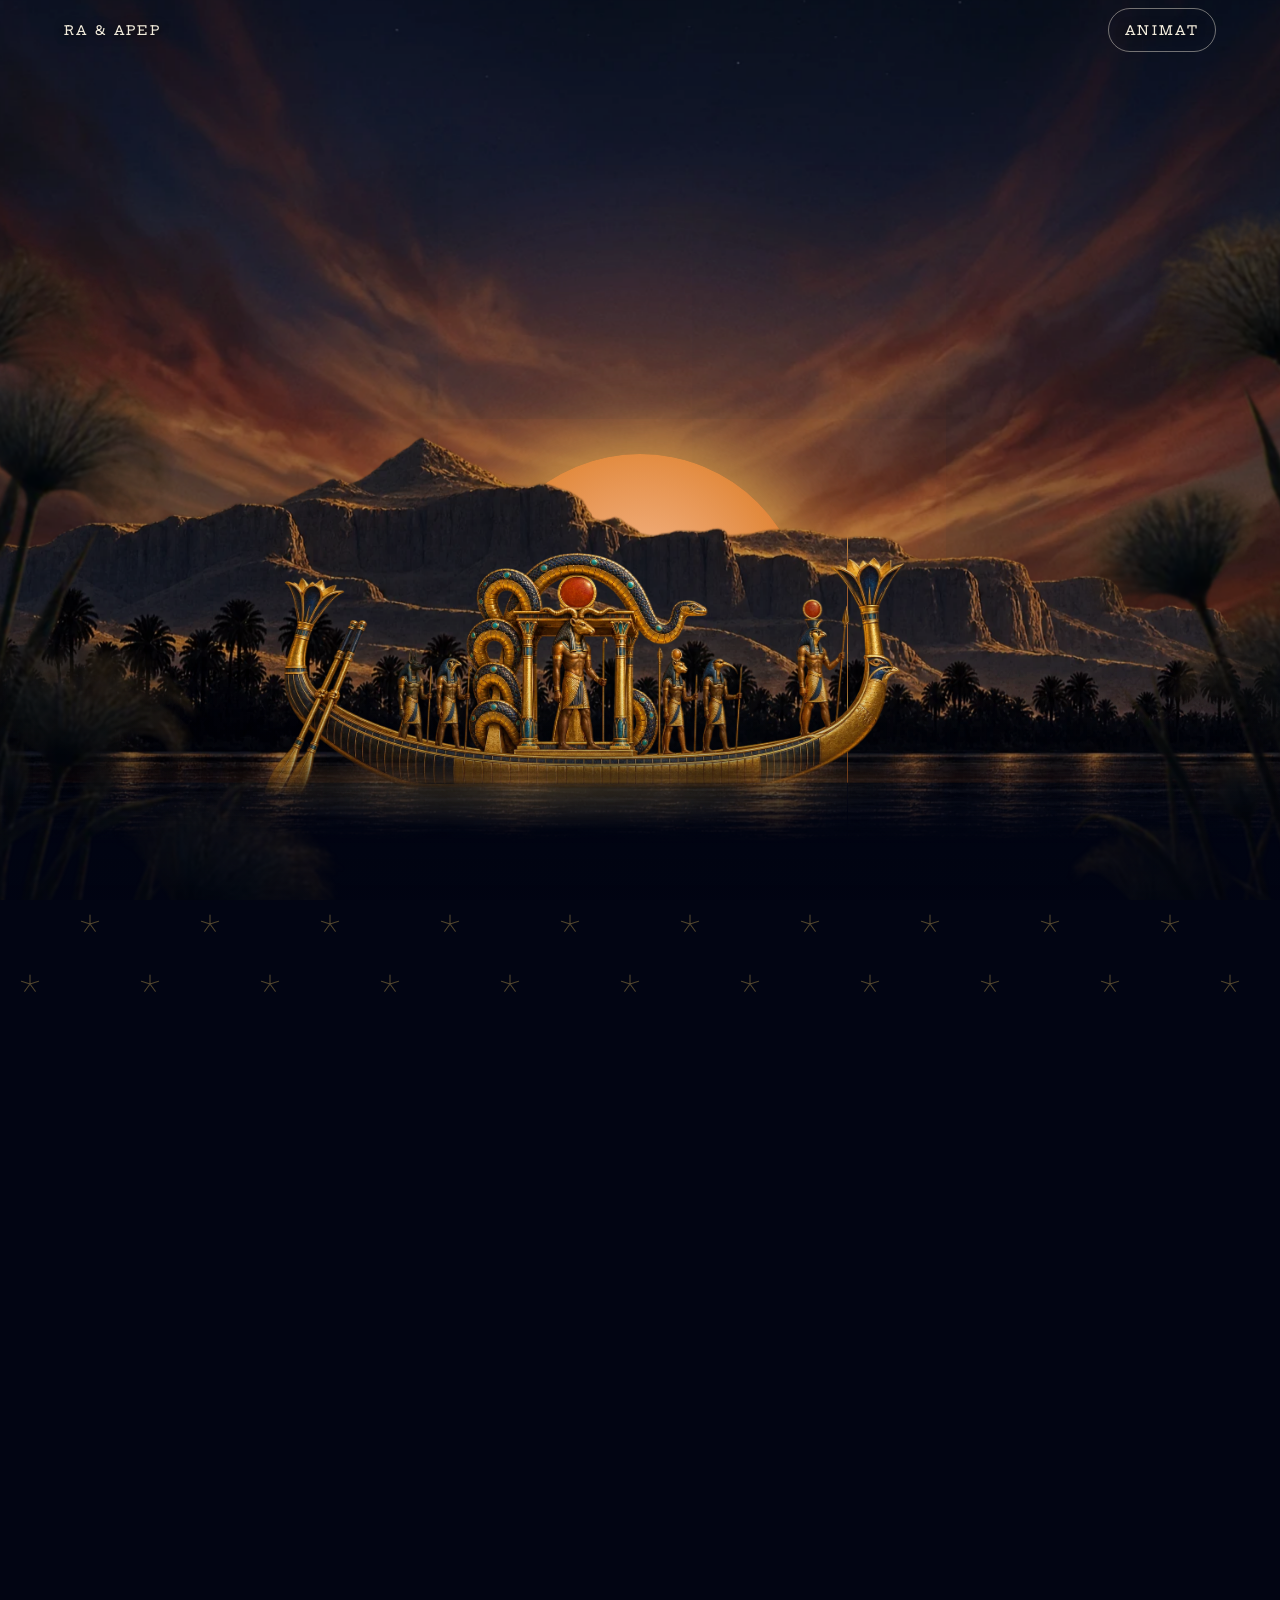
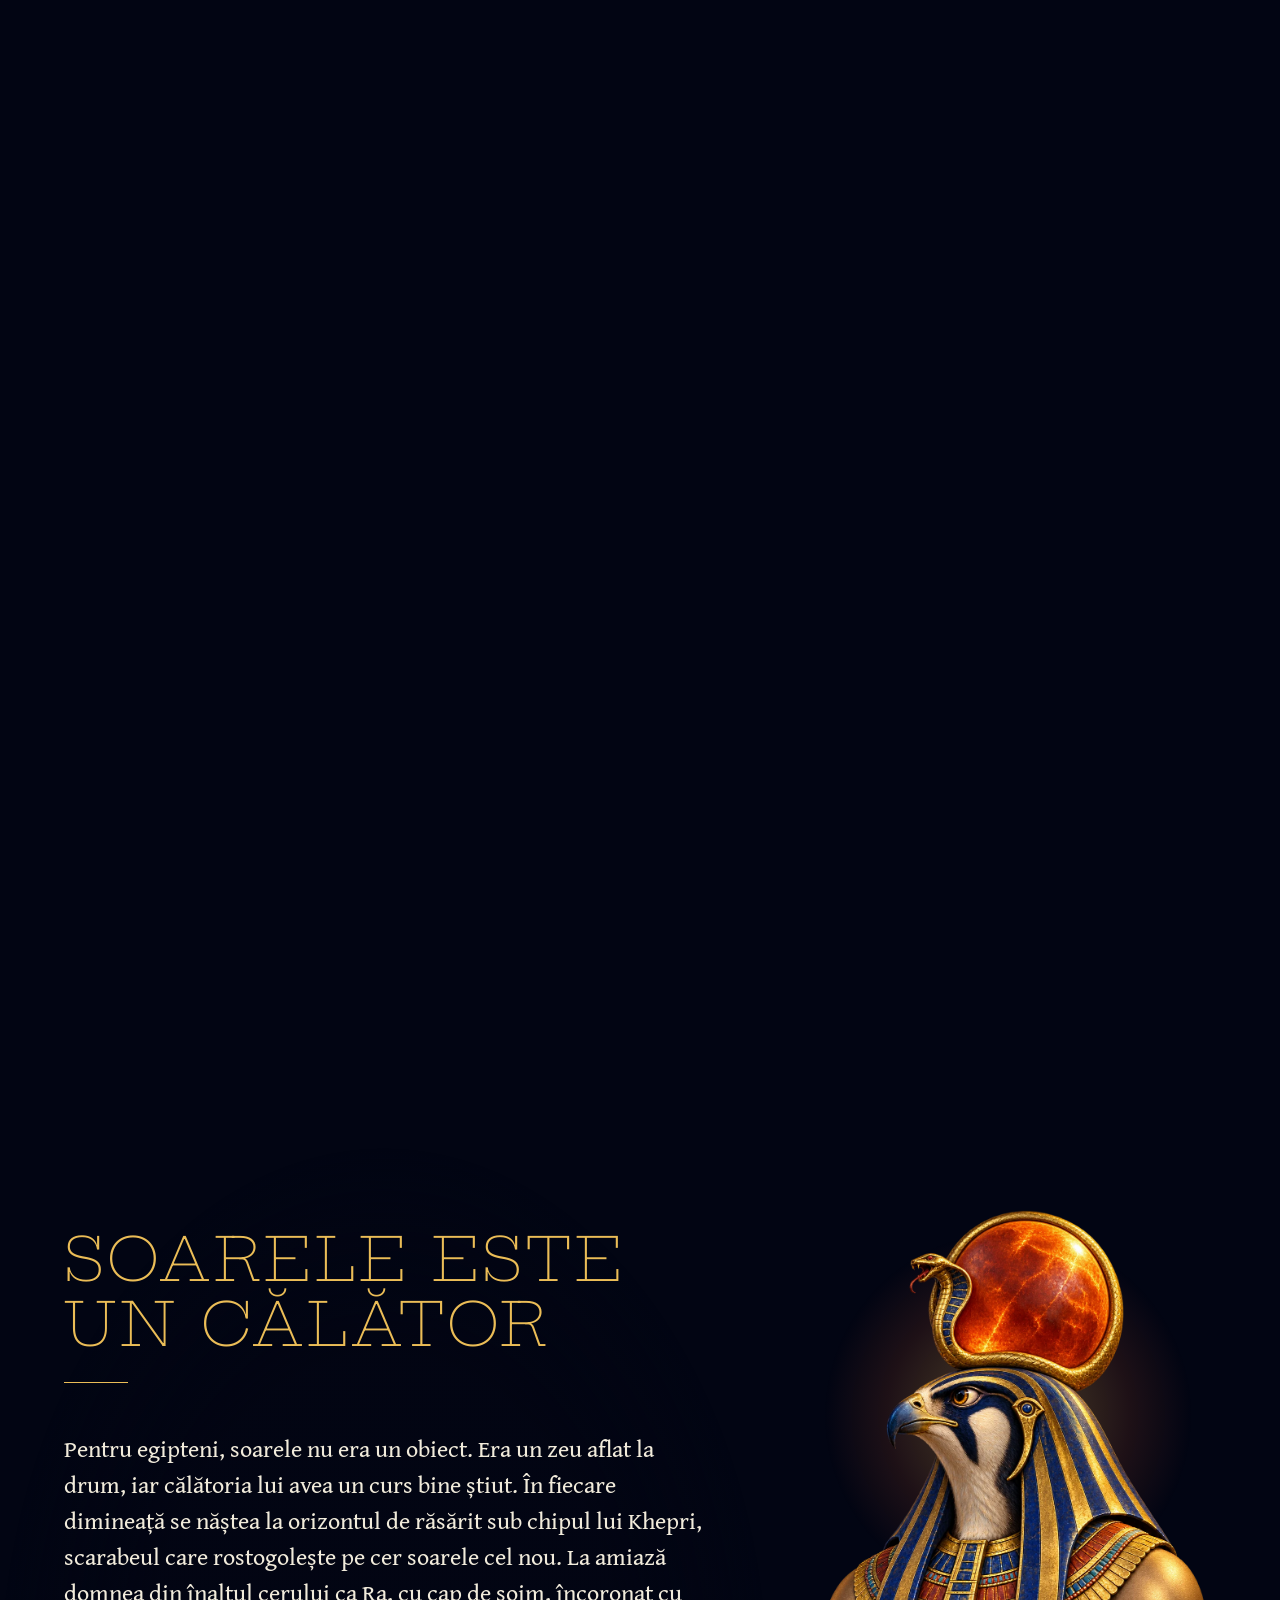
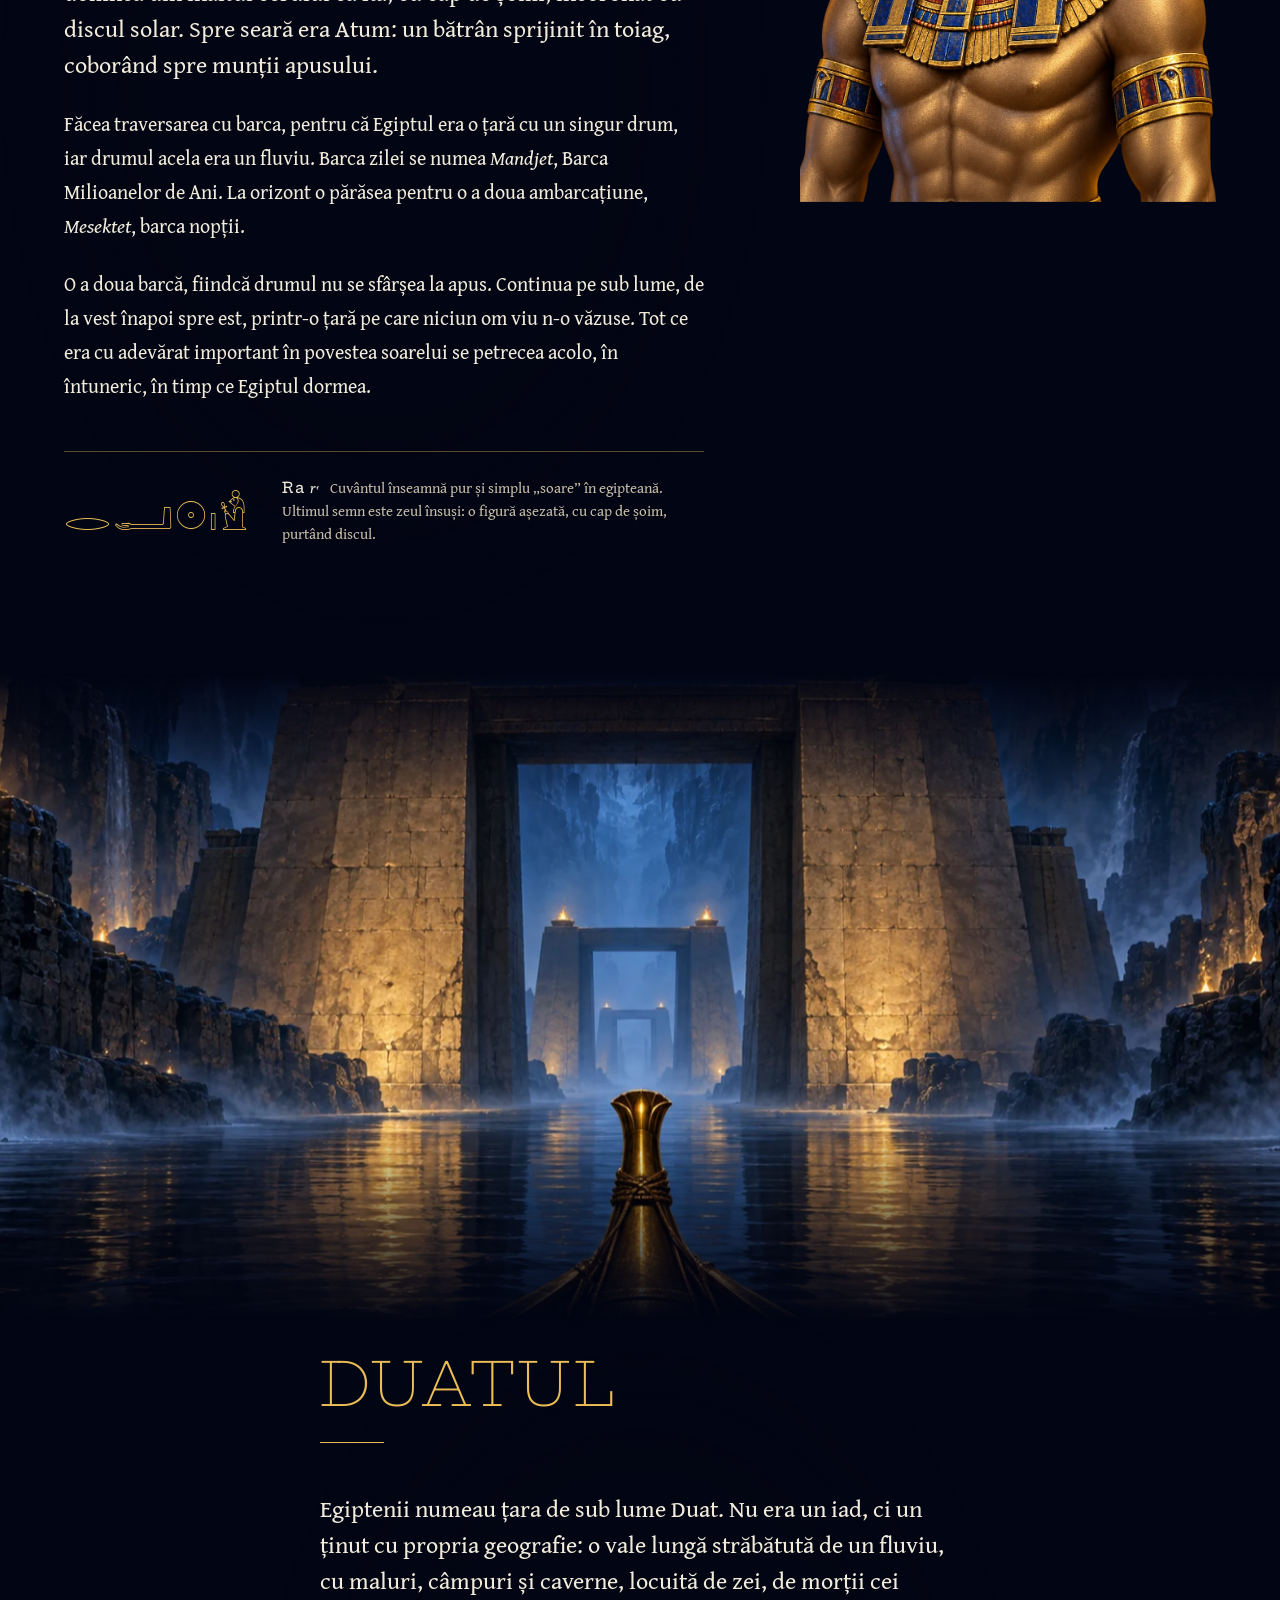
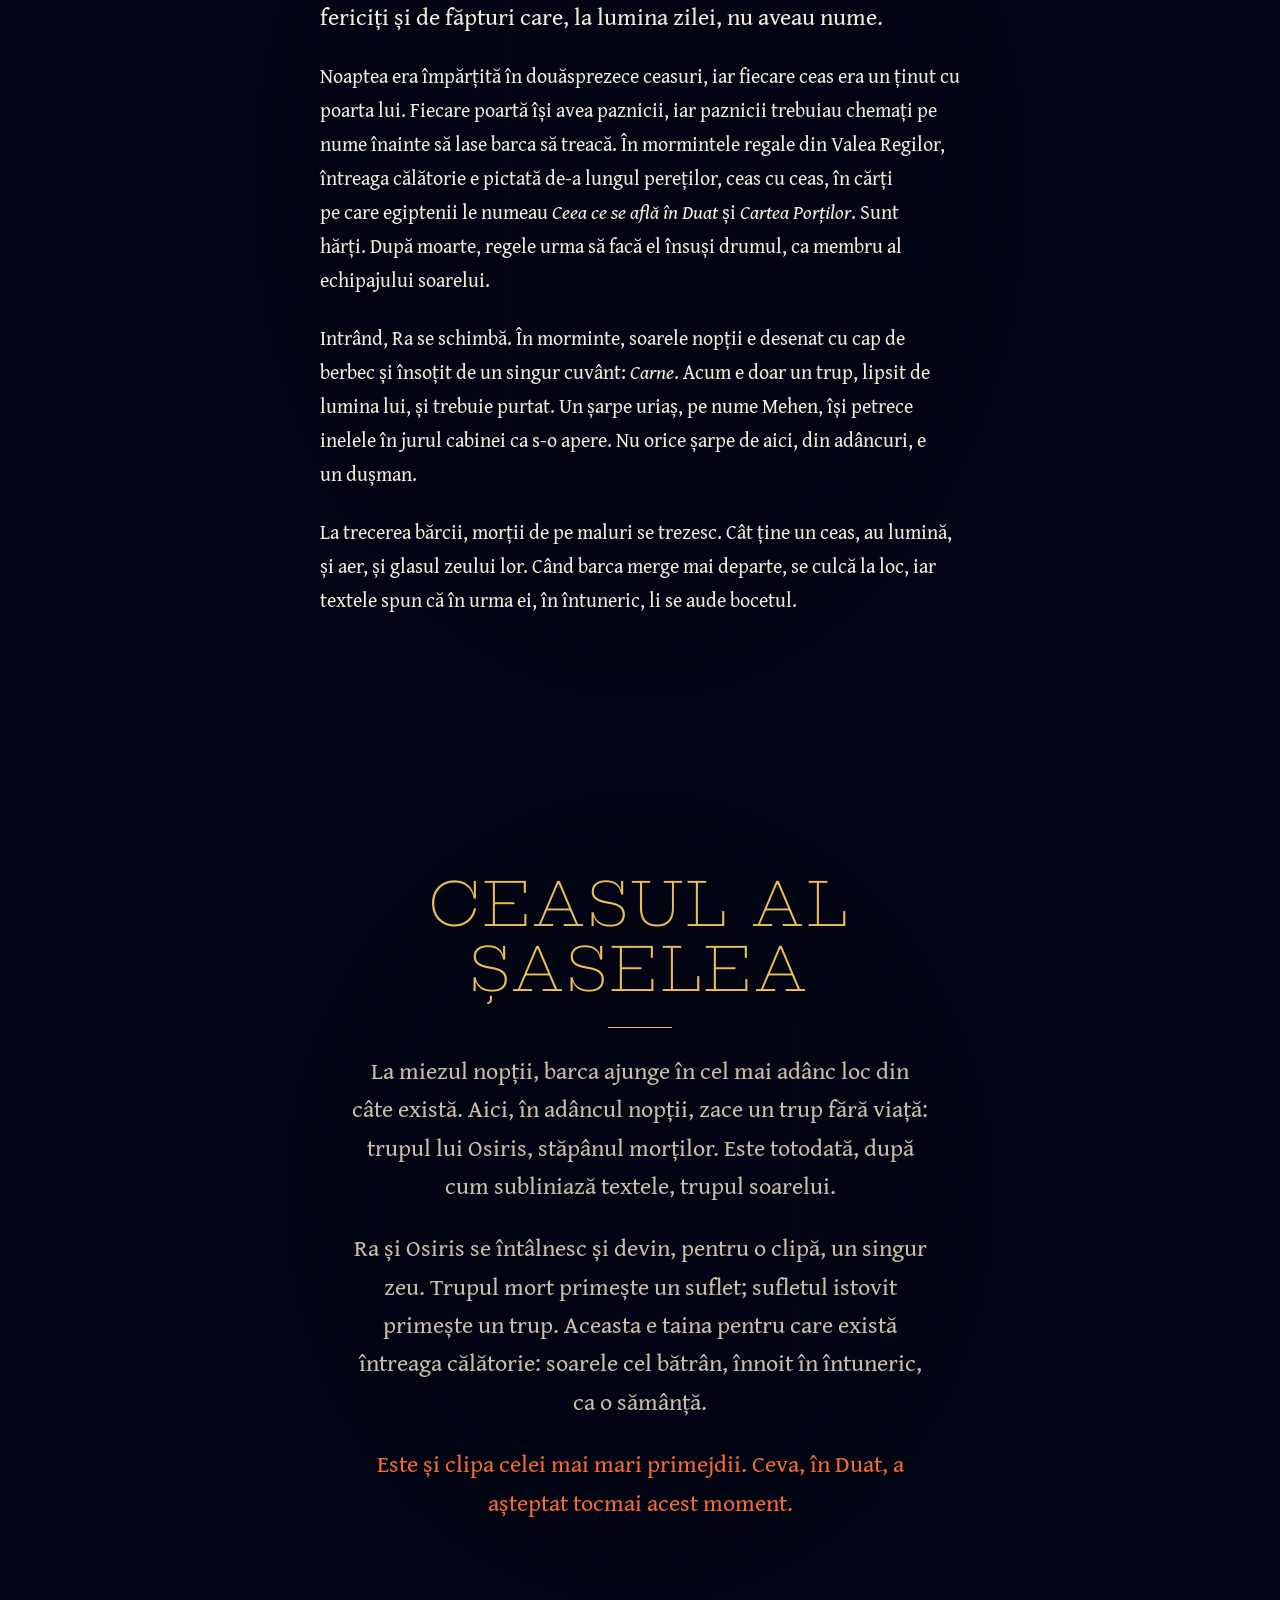
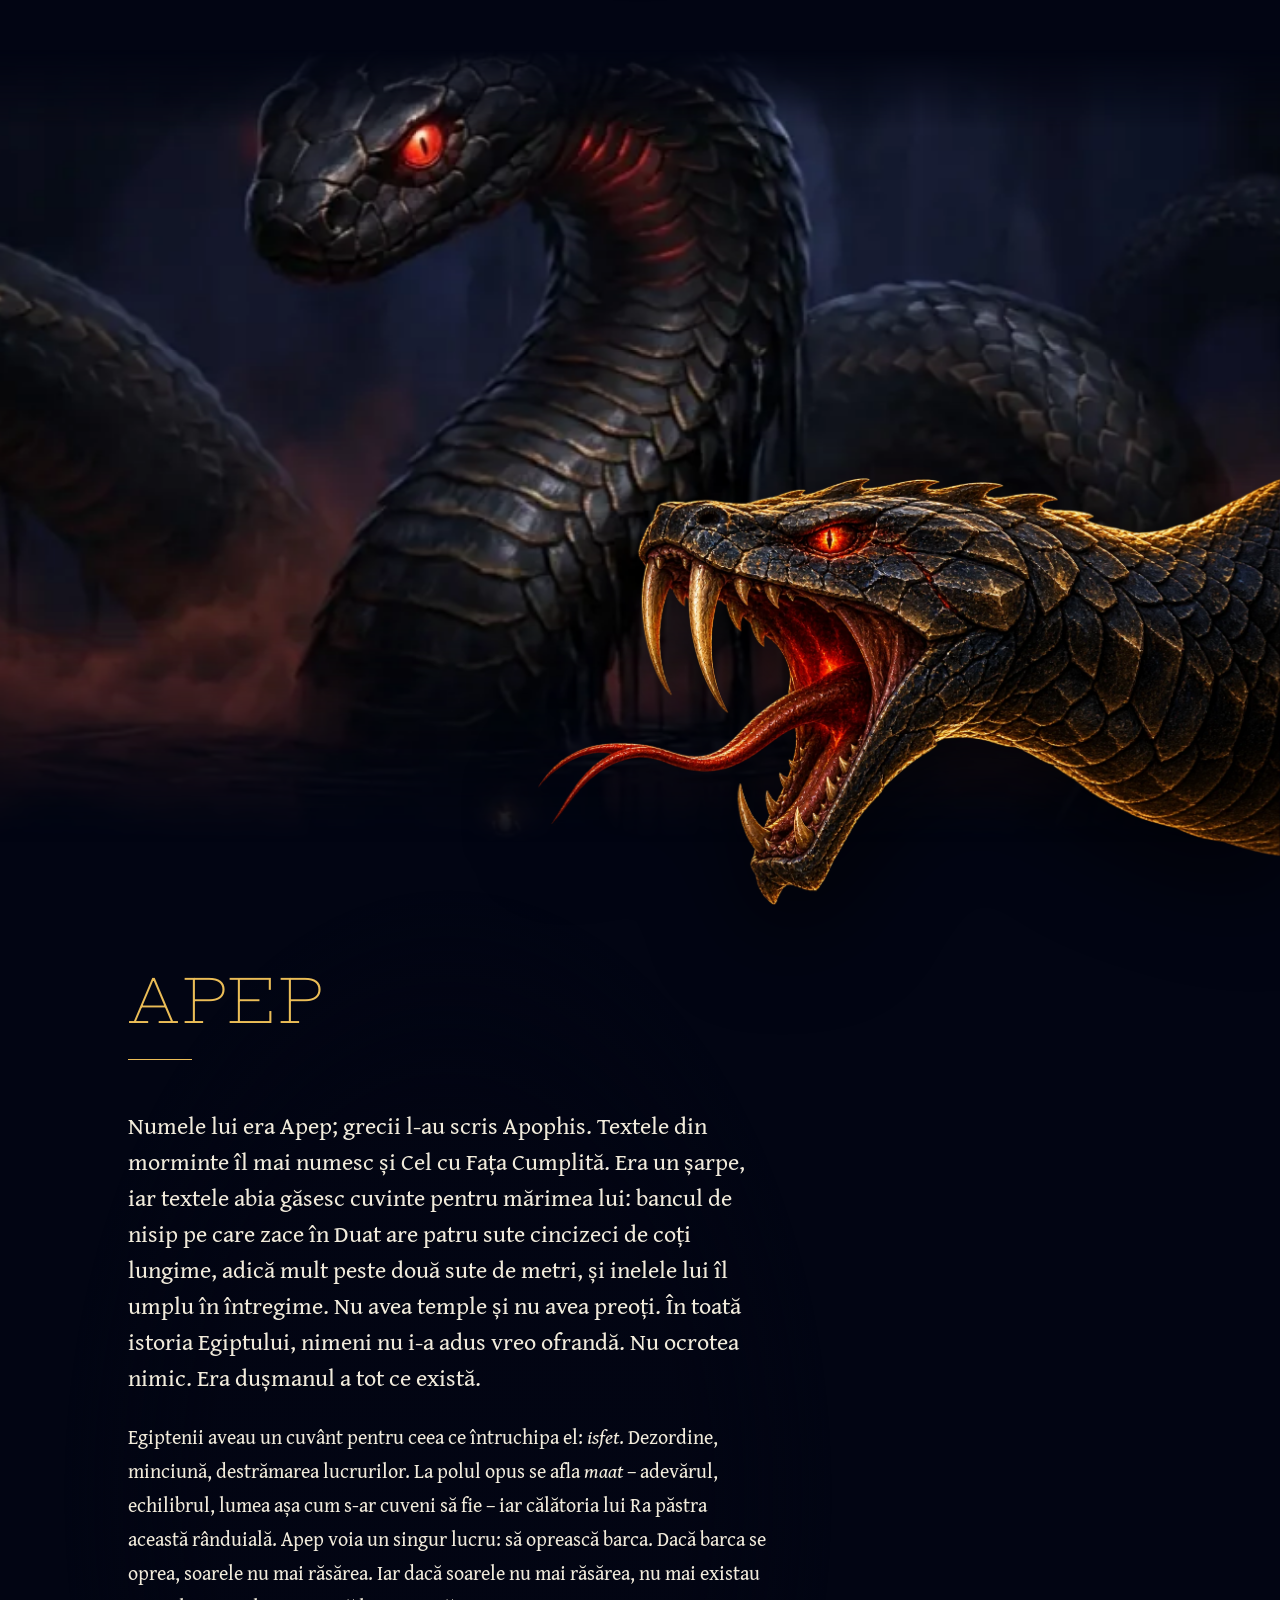
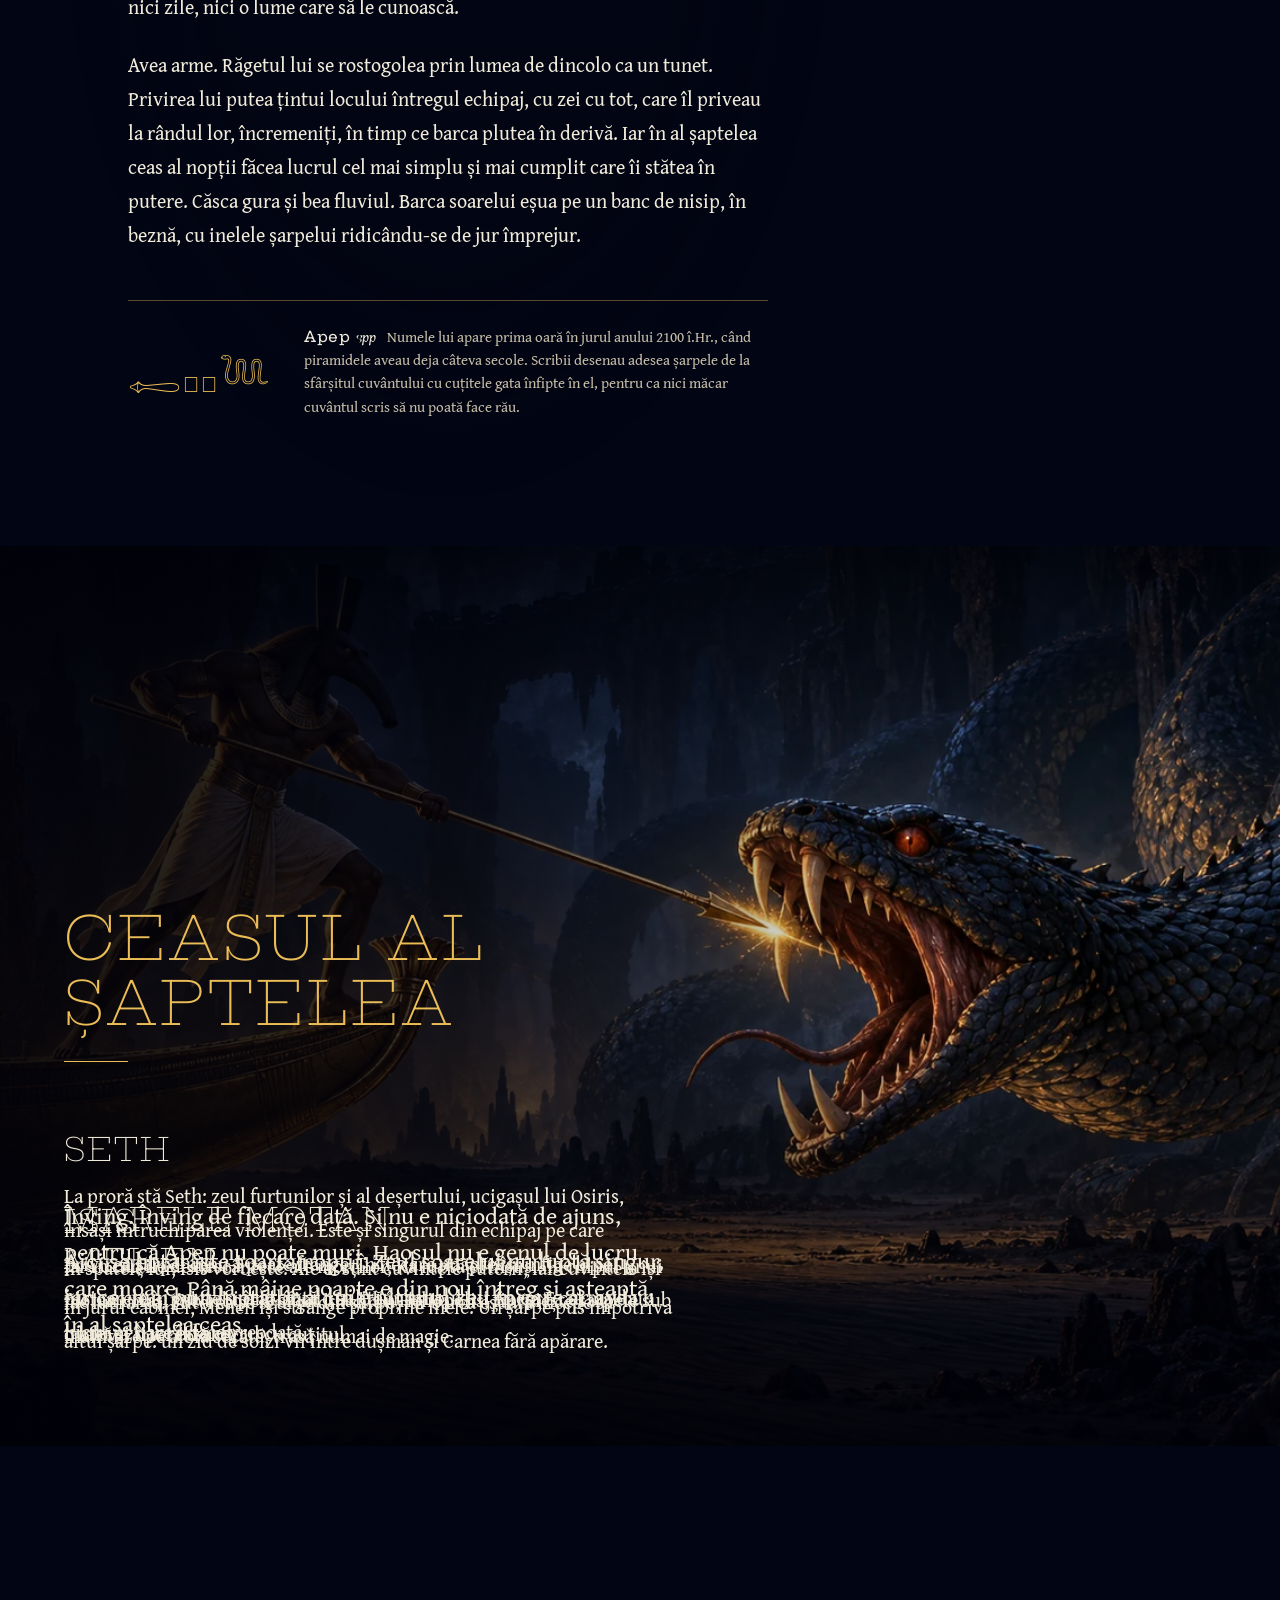
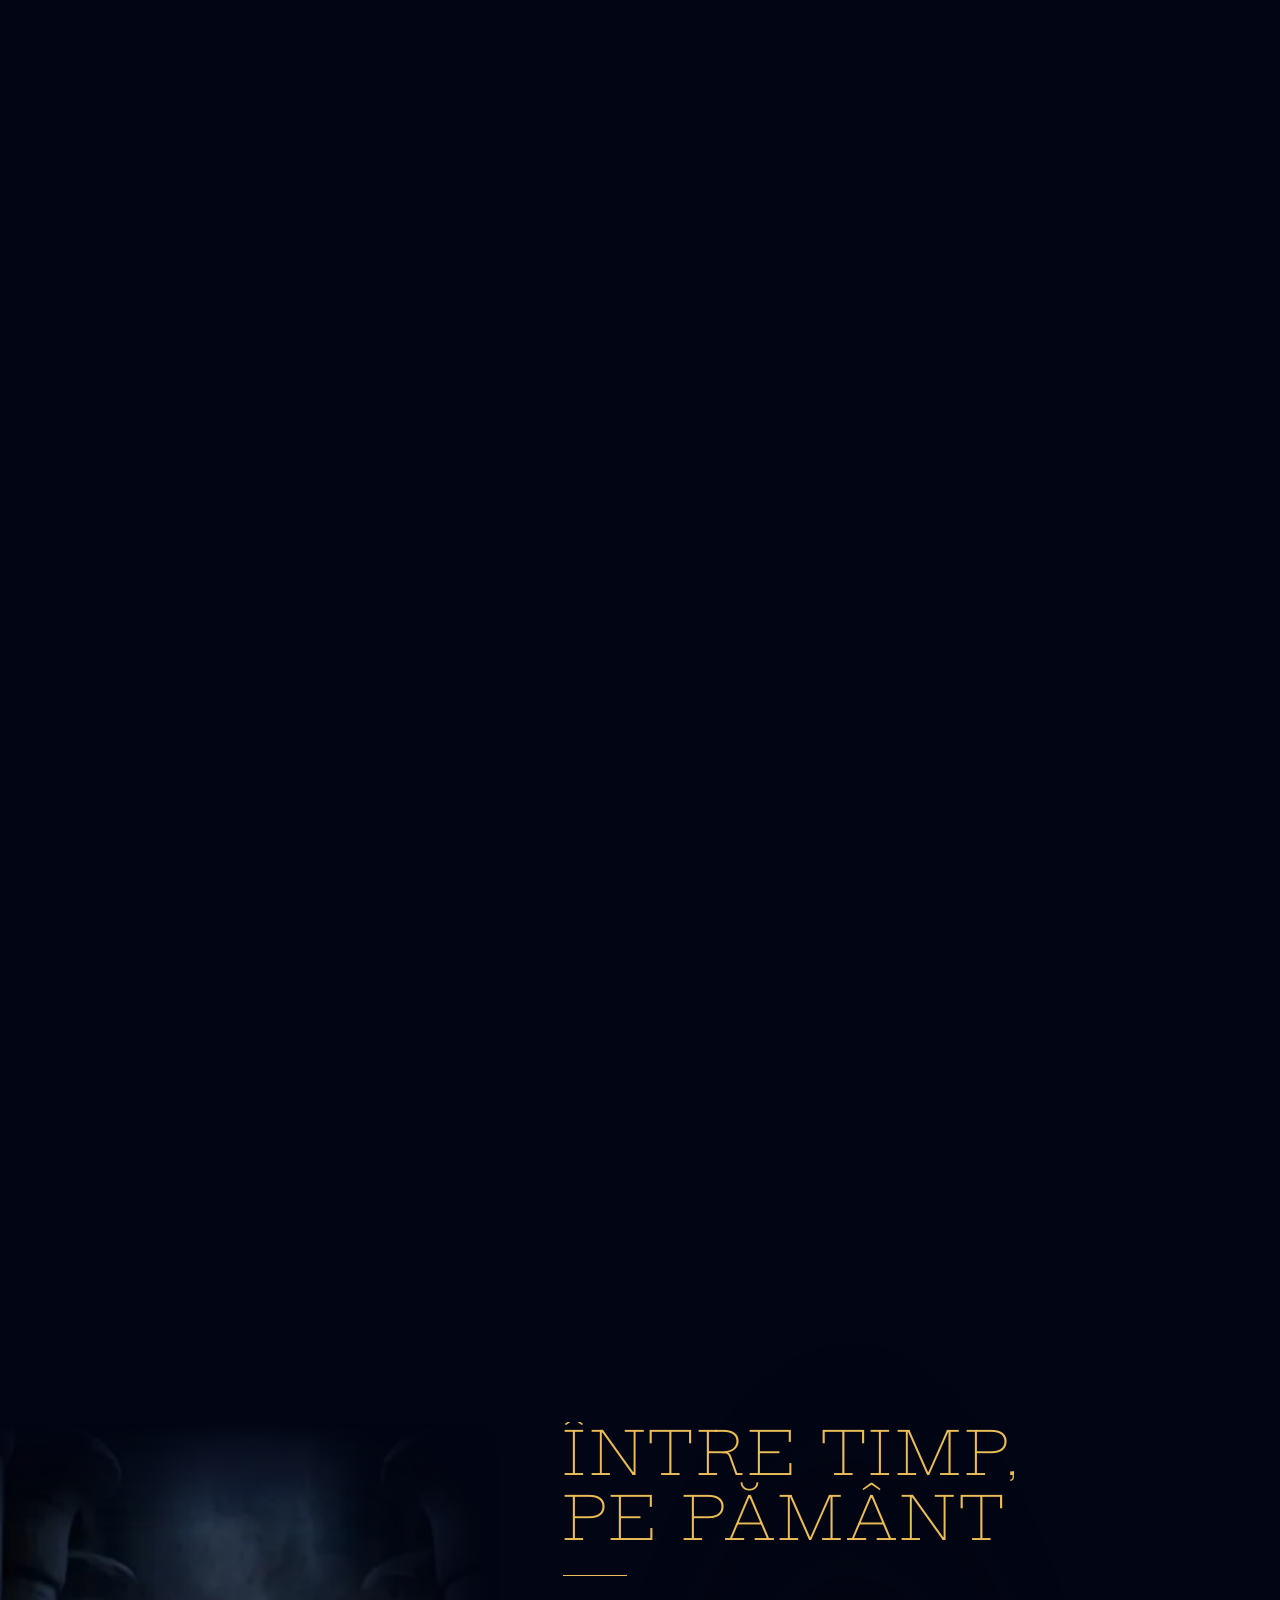
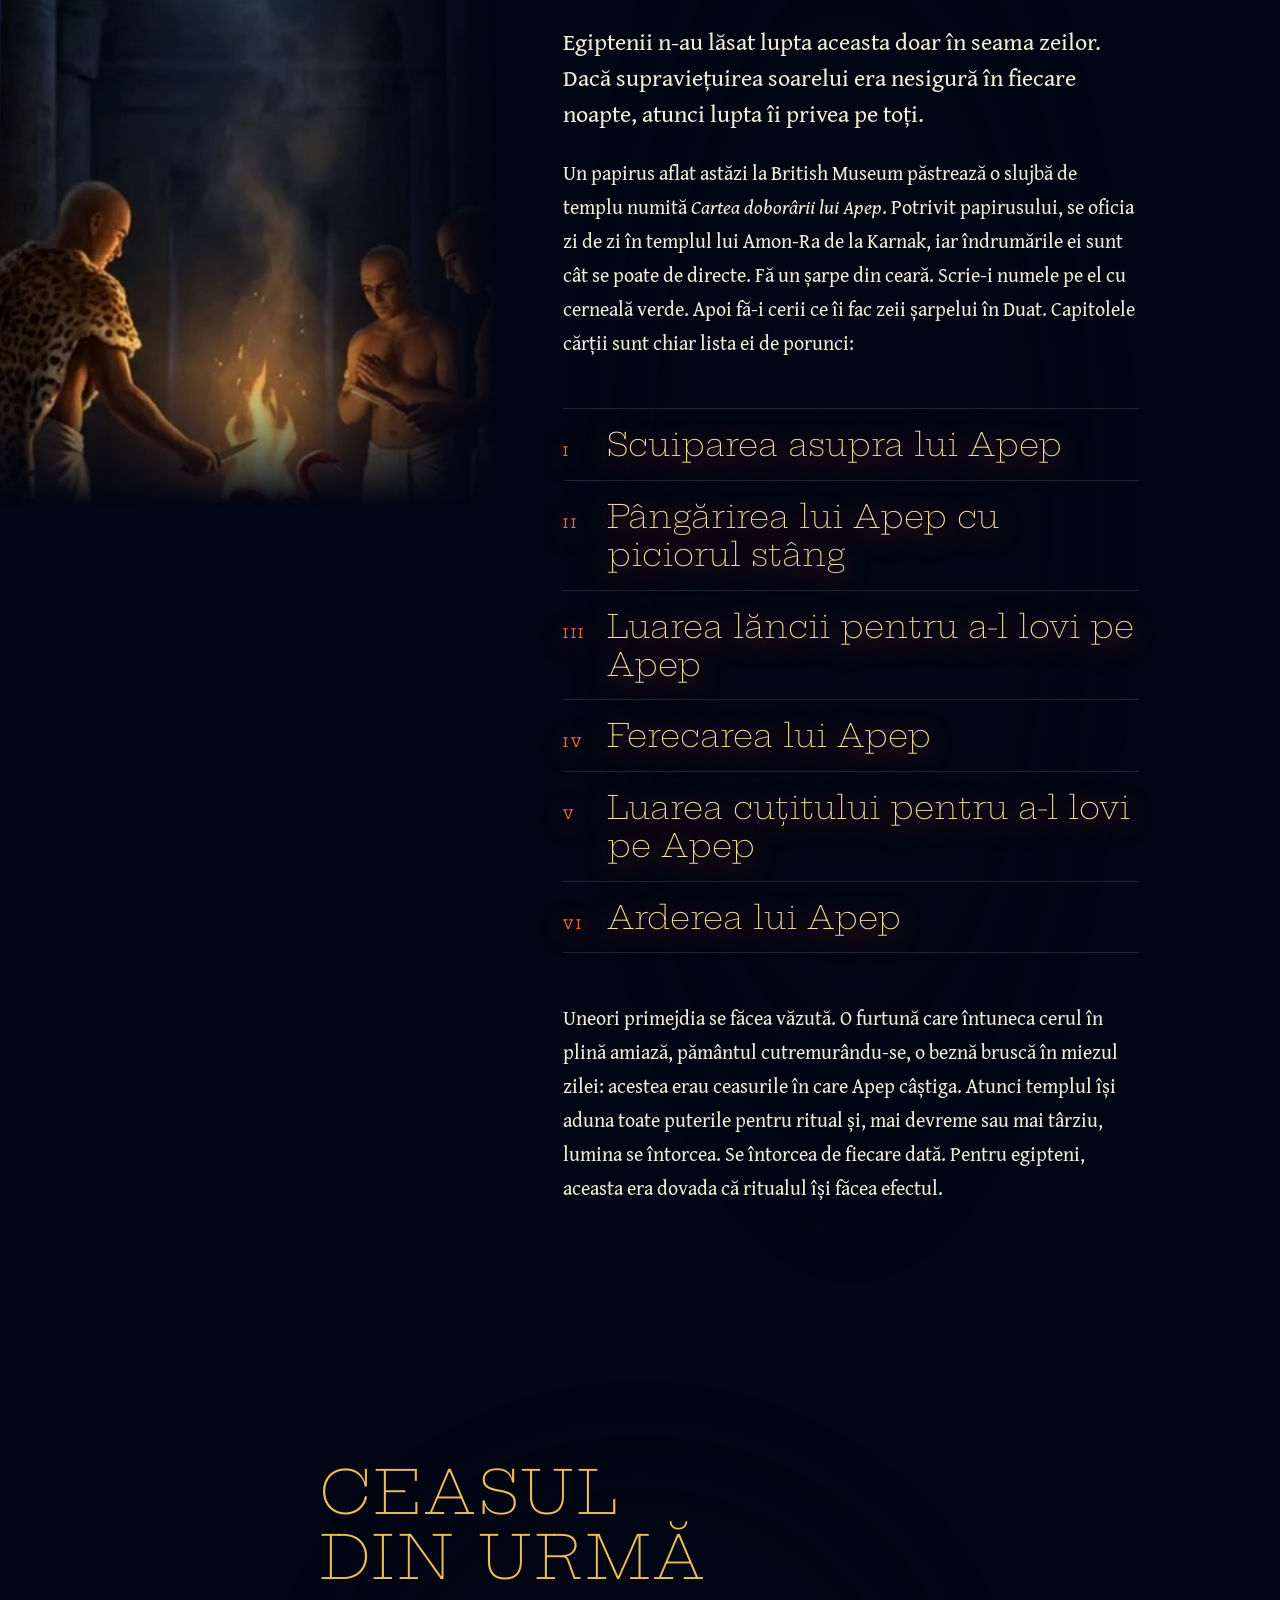
==== commit a3cdf8b9: "Add custom sun and serpent favicon" ====
--- a/index.html
+++ b/index.html
@@ -11,6 +11,8 @@
       content="În fiecare noapte, Ra străbate lumea de dincolo și se luptă cu Apep, șarpele haosului. Descoperă mitul egiptean într-o călătorie ilustrată, de la apus la răsărit."
     />
     <meta name="theme-color" content="#070b1a" />
+    <link rel="icon" href="favicon.ico" sizes="16x16 32x32 48x48" />
+    <link rel="icon" href="favicon.svg" type="image/svg+xml" sizes="any" />
 
     <!-- Fonturile se încarcă de la Google Fonts. -->
     <link rel="preconnect" href="https://fonts.googleapis.com" />
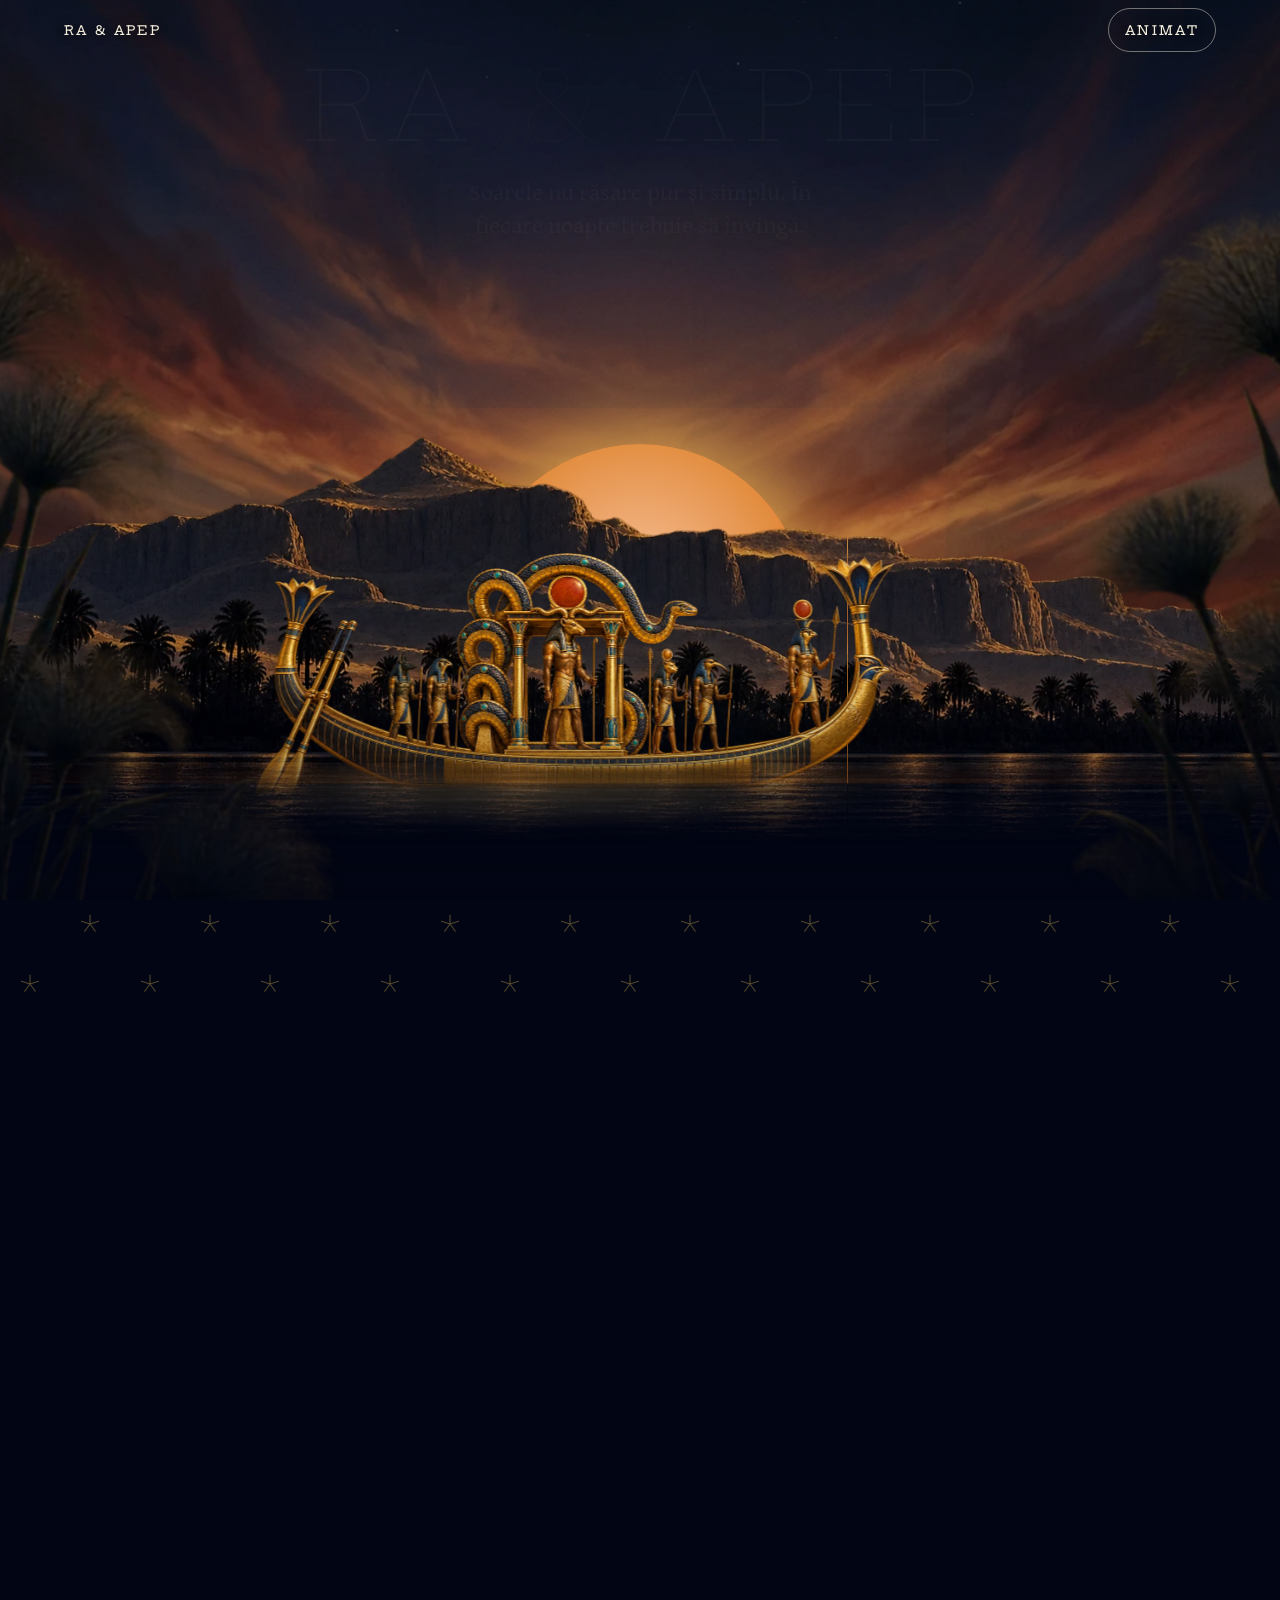
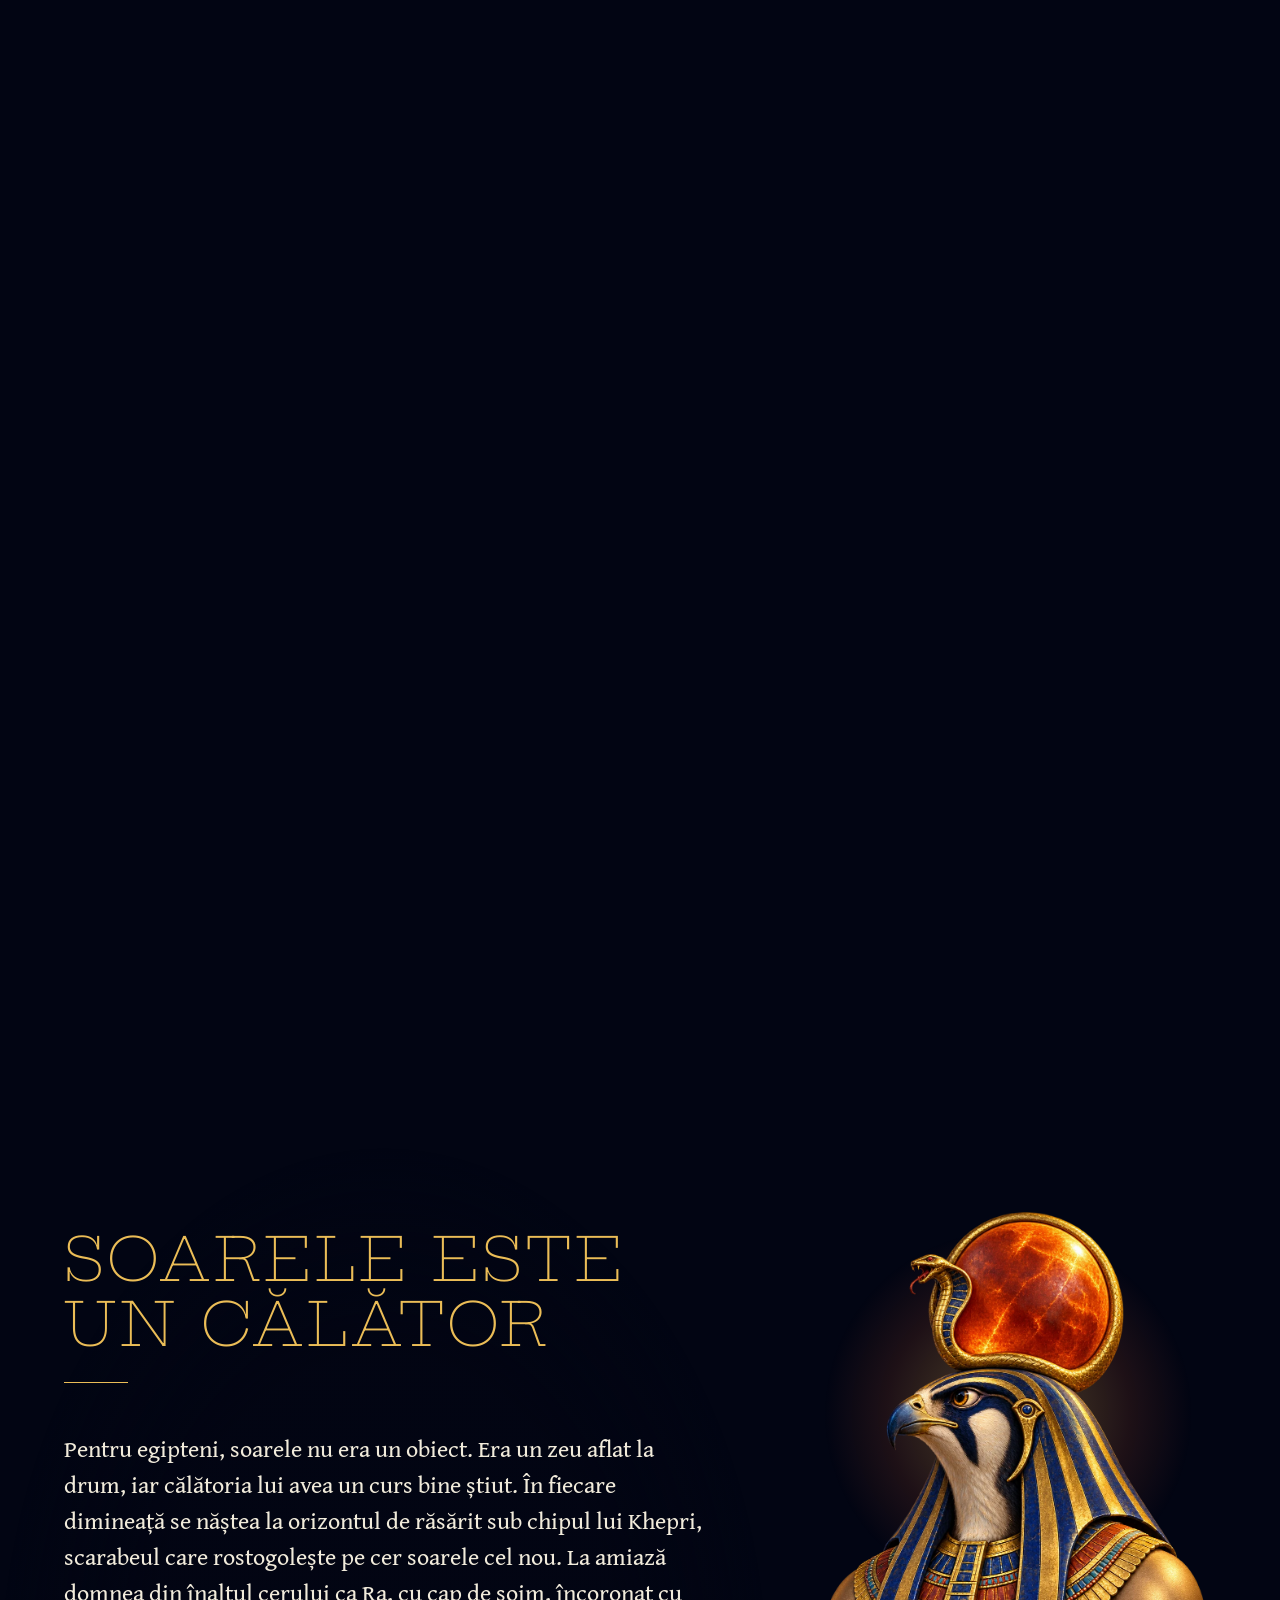
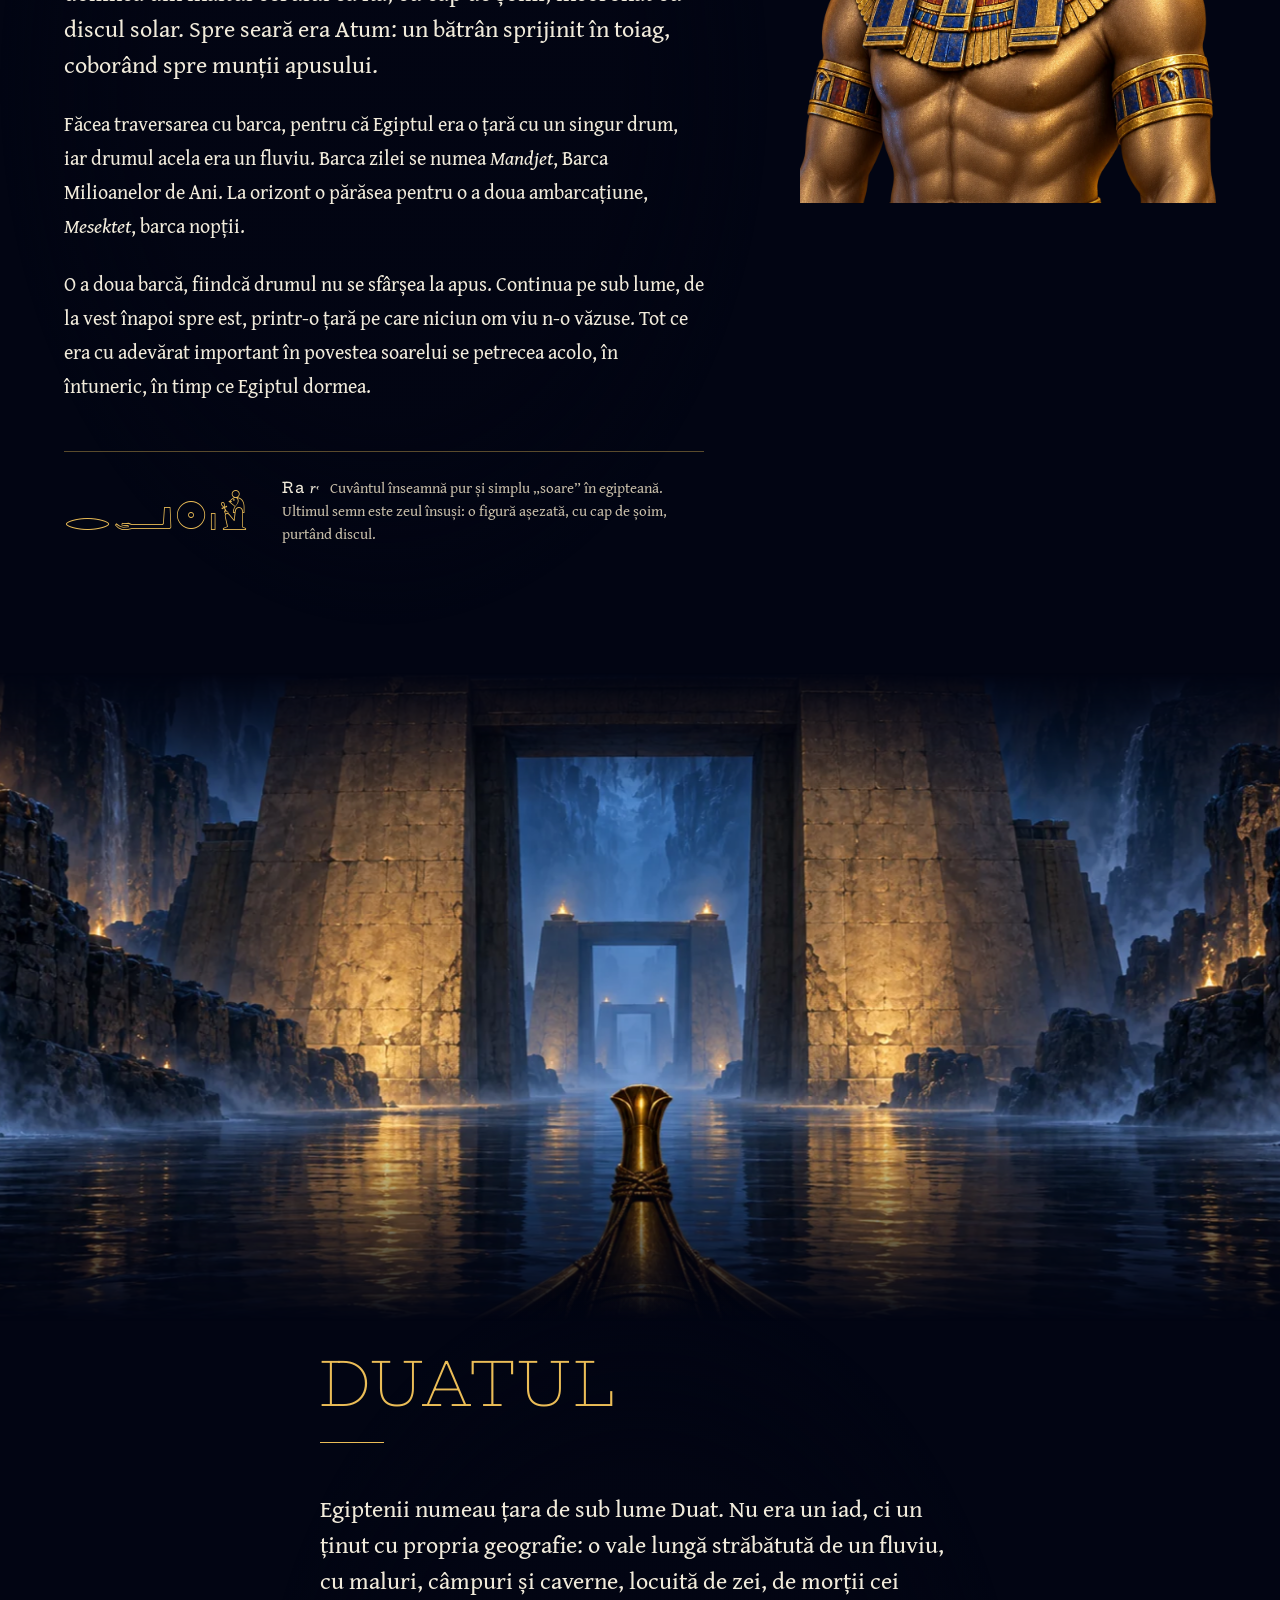
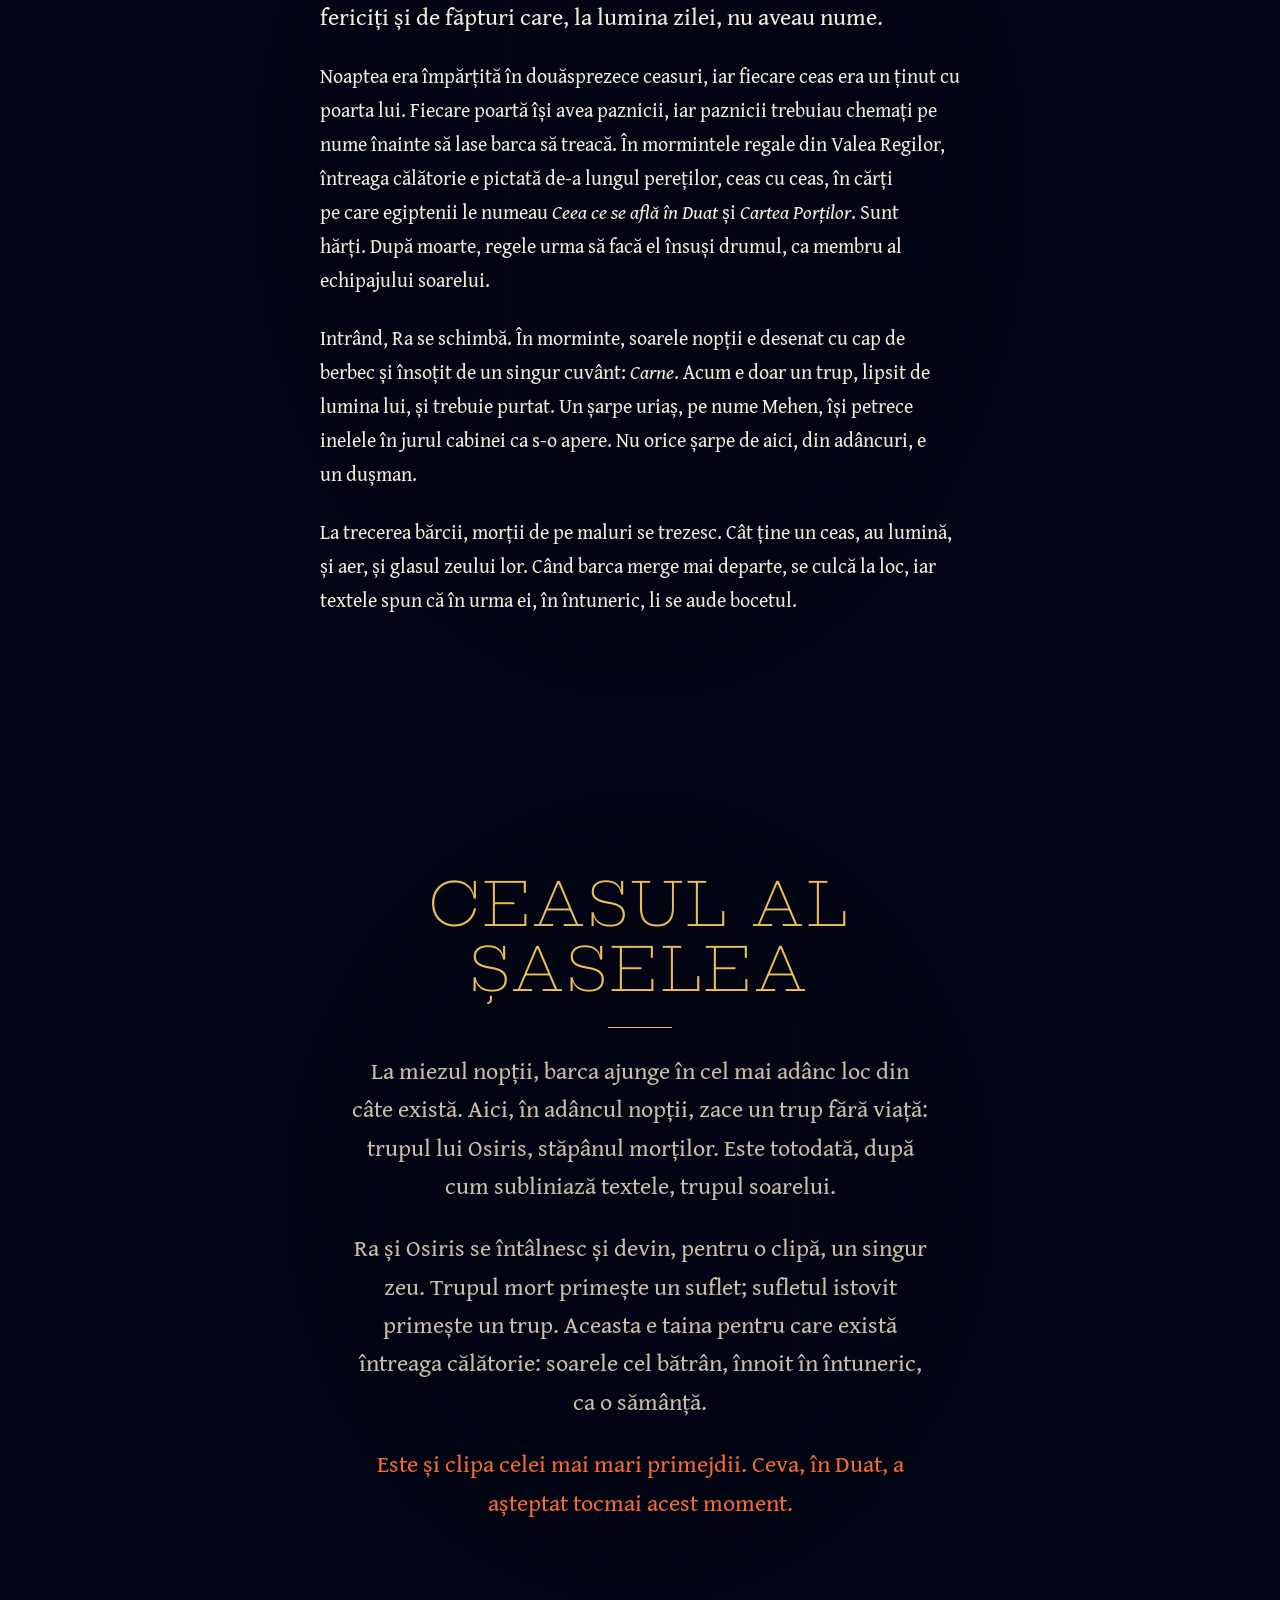
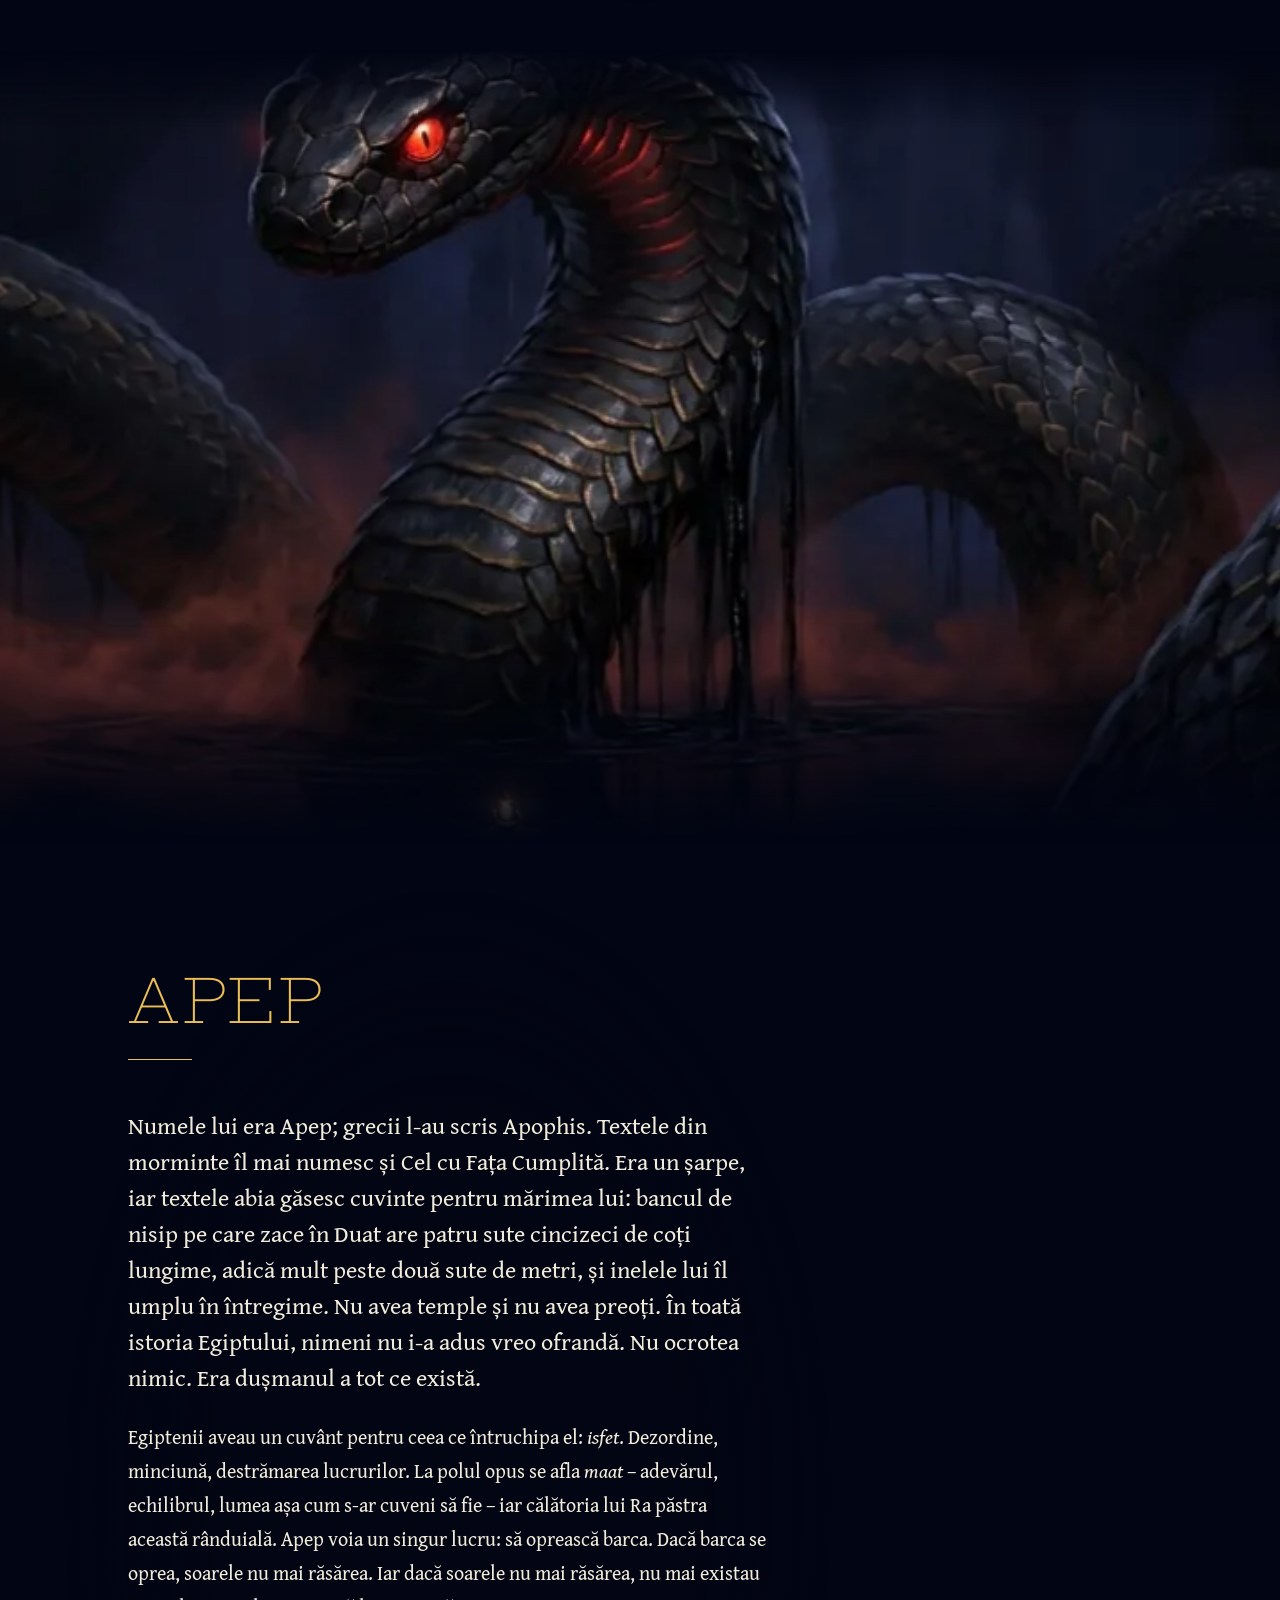
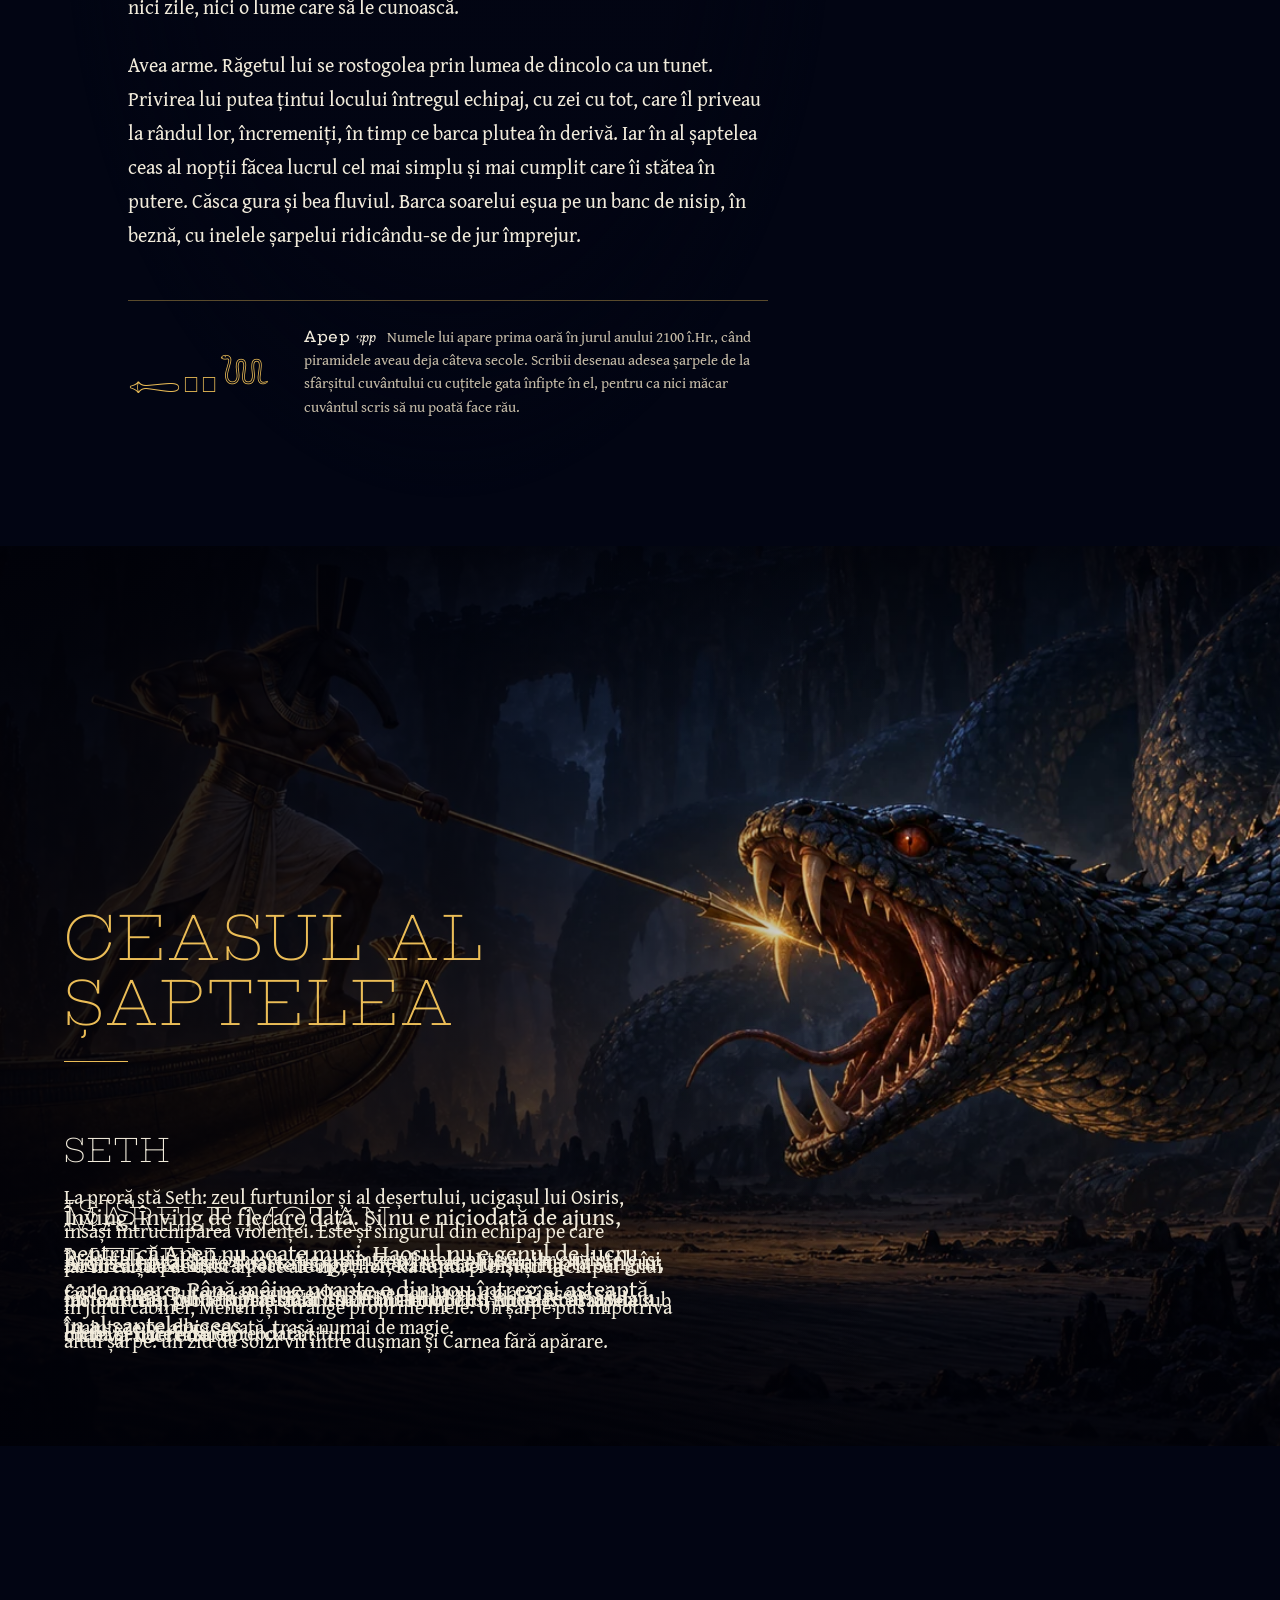
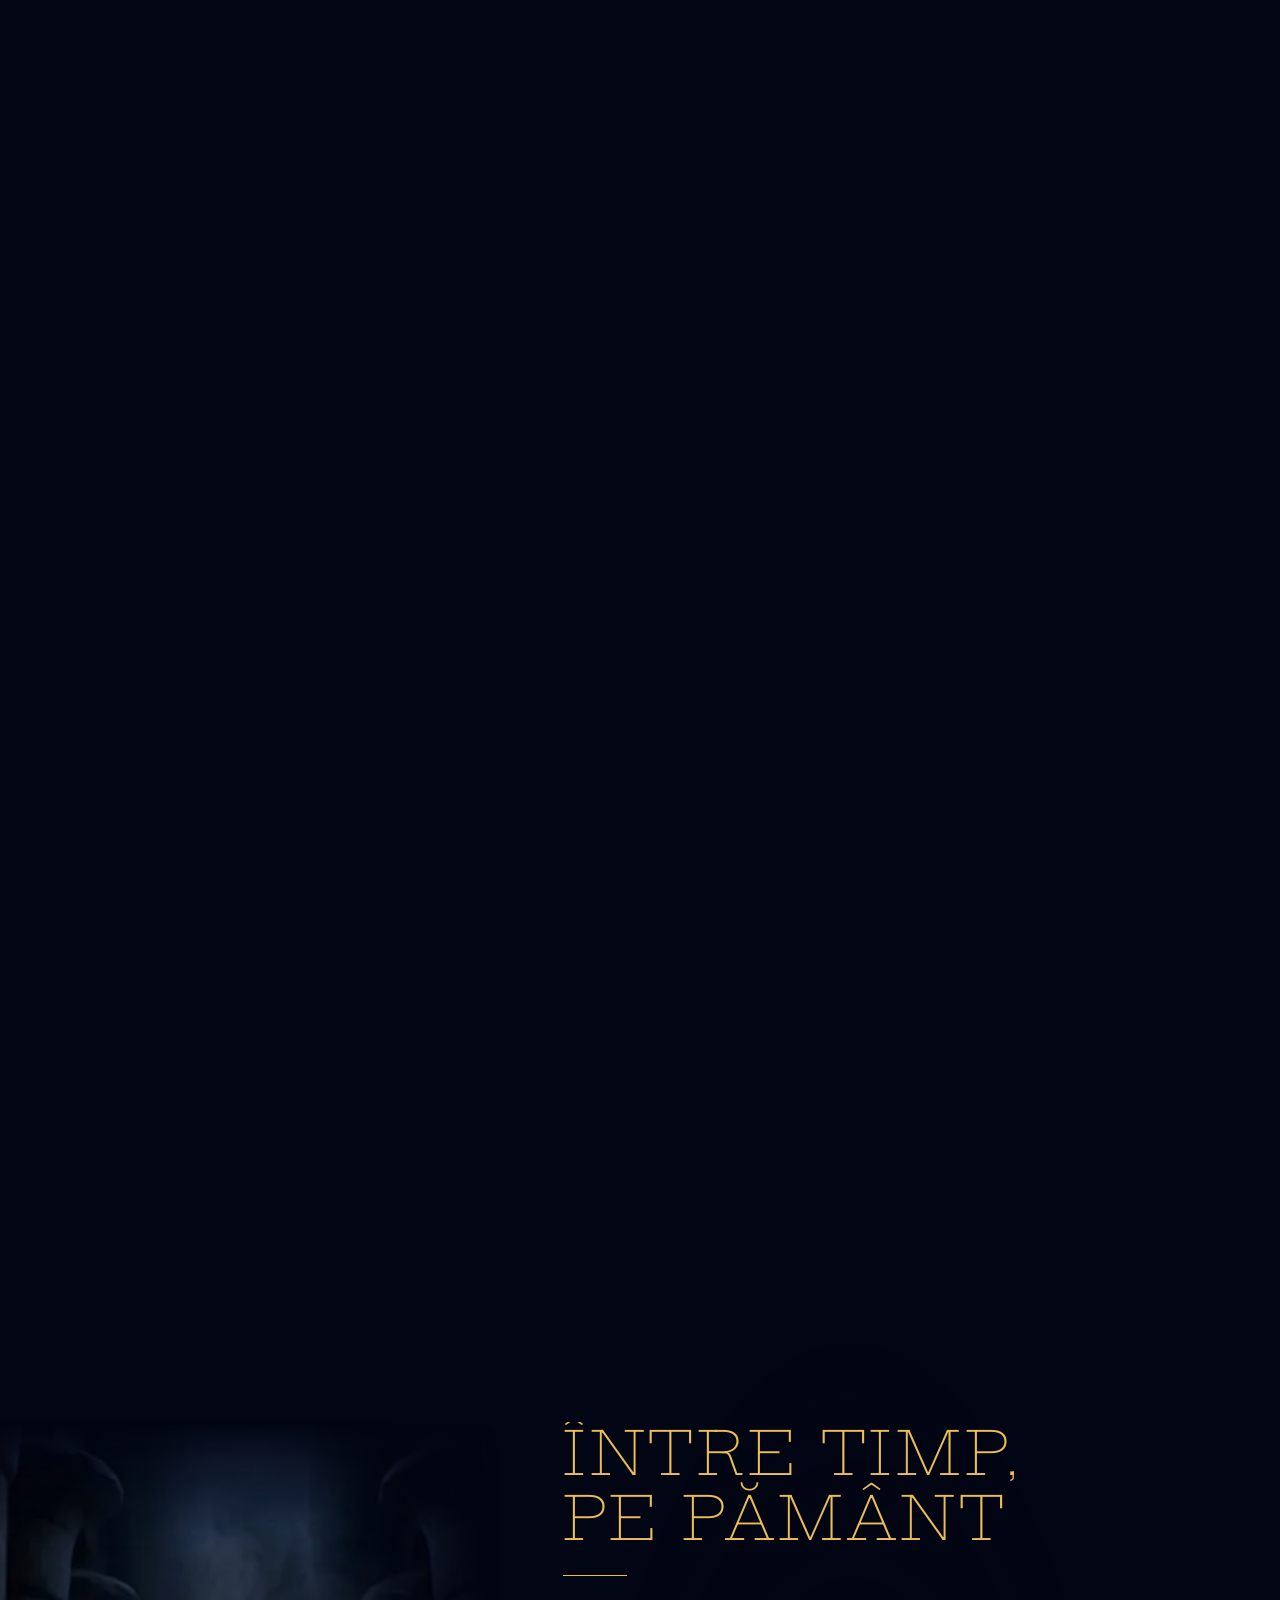
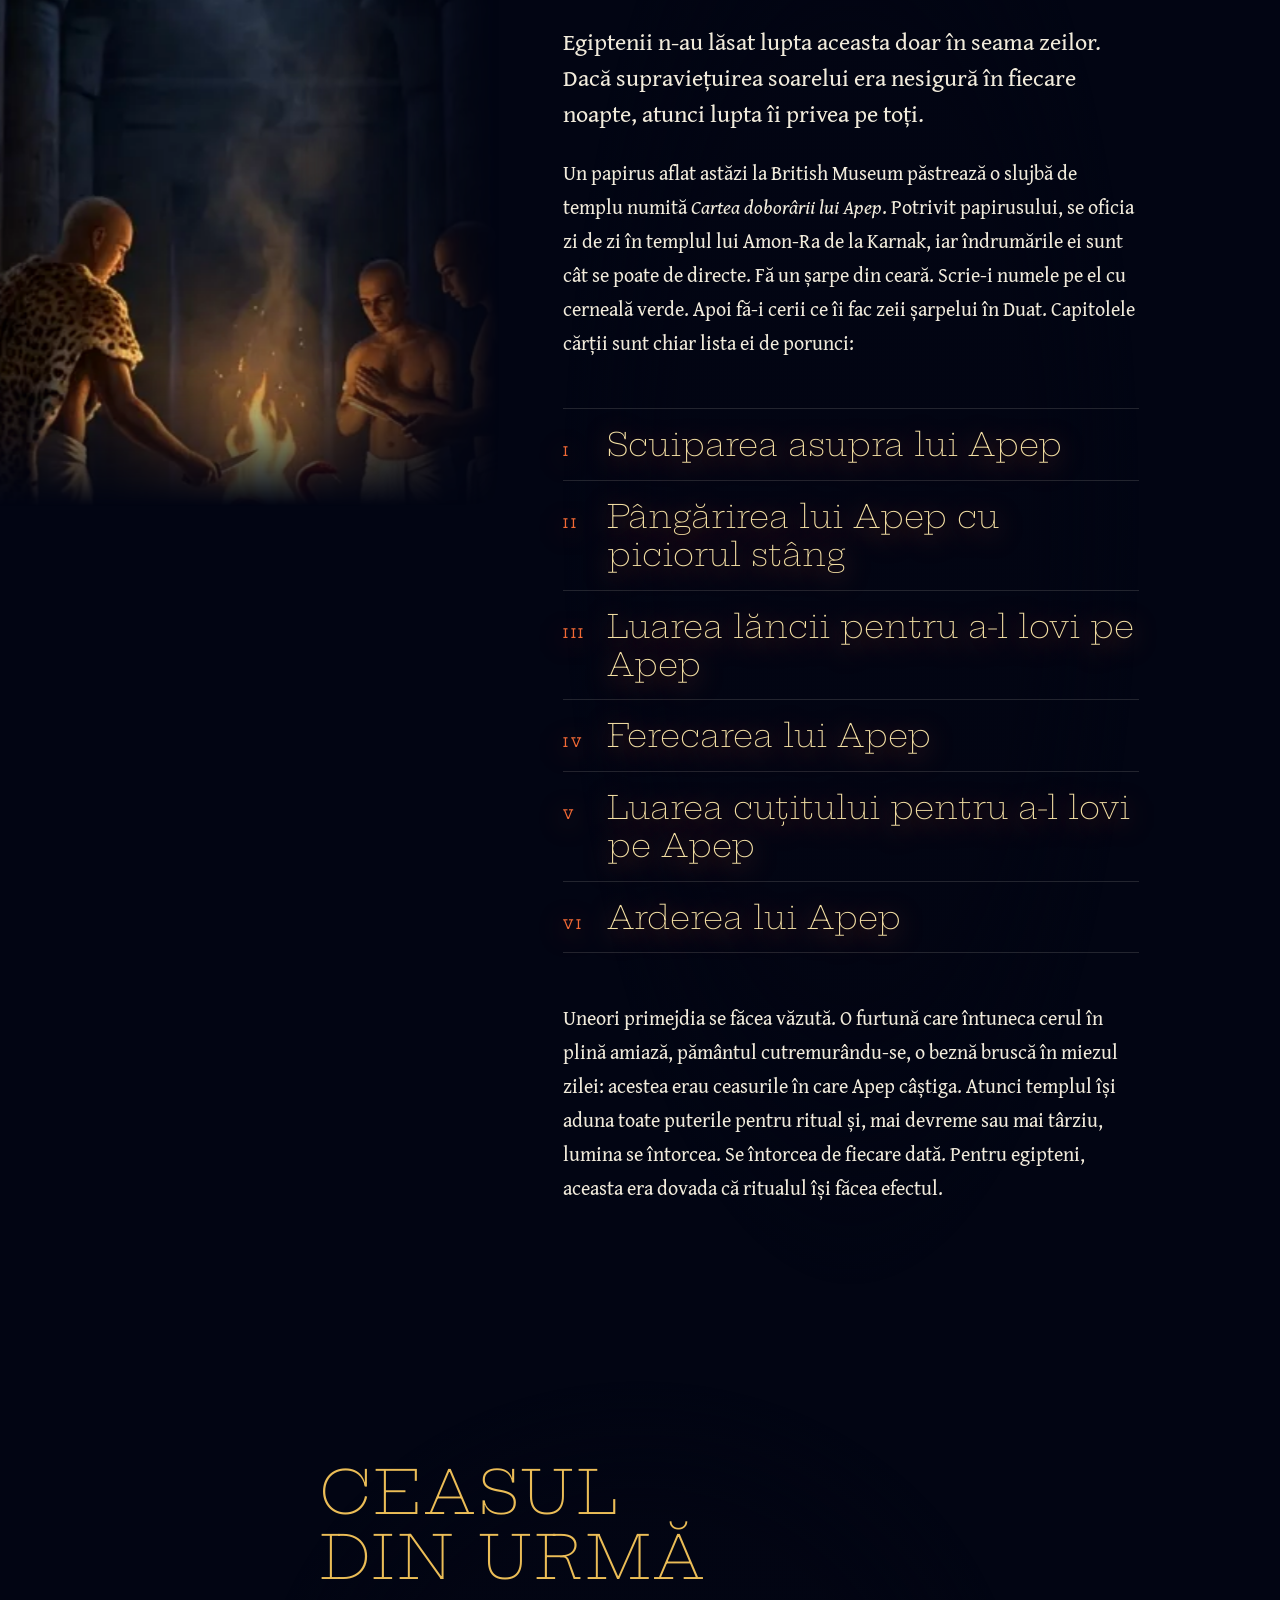
==== commit 18c861b5: "Add Ruben Oltean footer credit" ====
--- a/index.html
+++ b/index.html
@@ -698,9 +698,10 @@
           </section>
         </div>
 
-        <p class="restart">
+        <footer class="restart">
           <button type="button" class="restart__btn">Ia noaptea de la capăt</button>
-        </p>
+          <p class="note" lang="en">Made by Ruben Oltean</p>
+        </footer>
       </section>
     </main>
   </body>
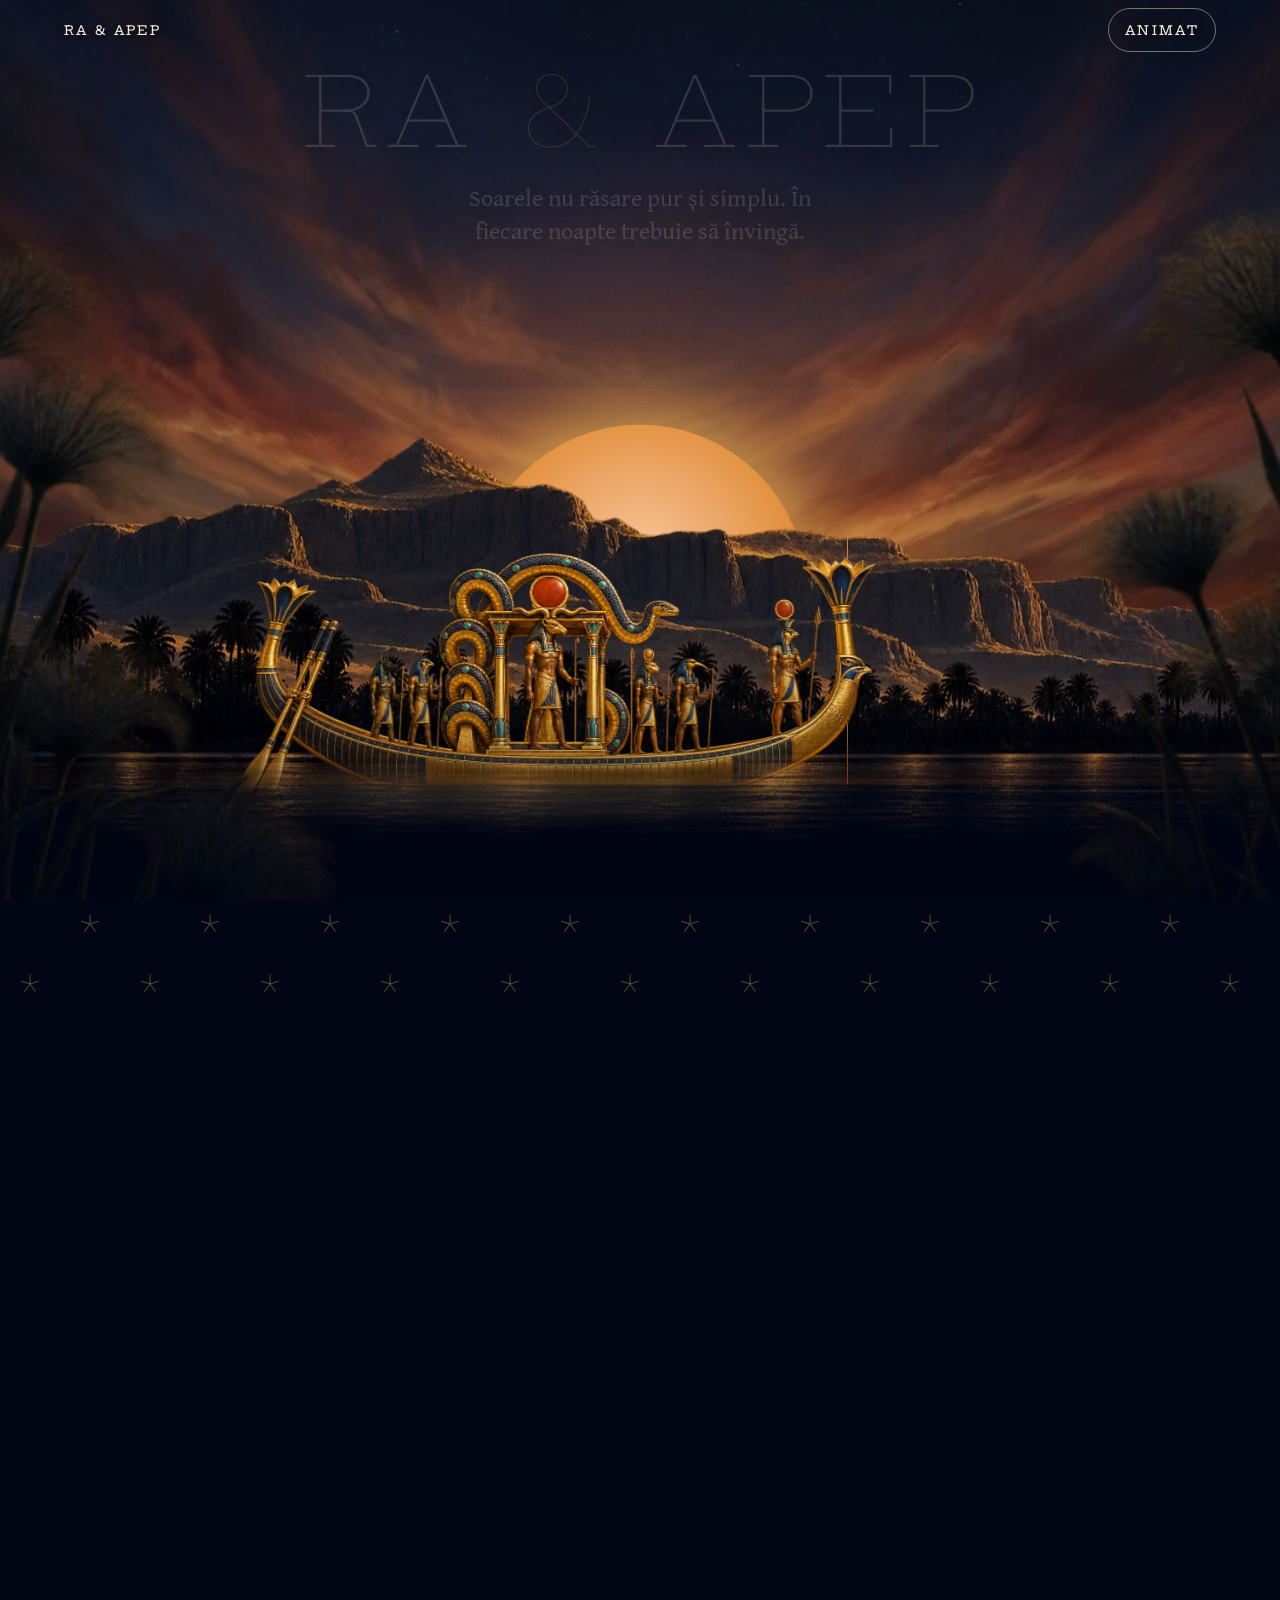
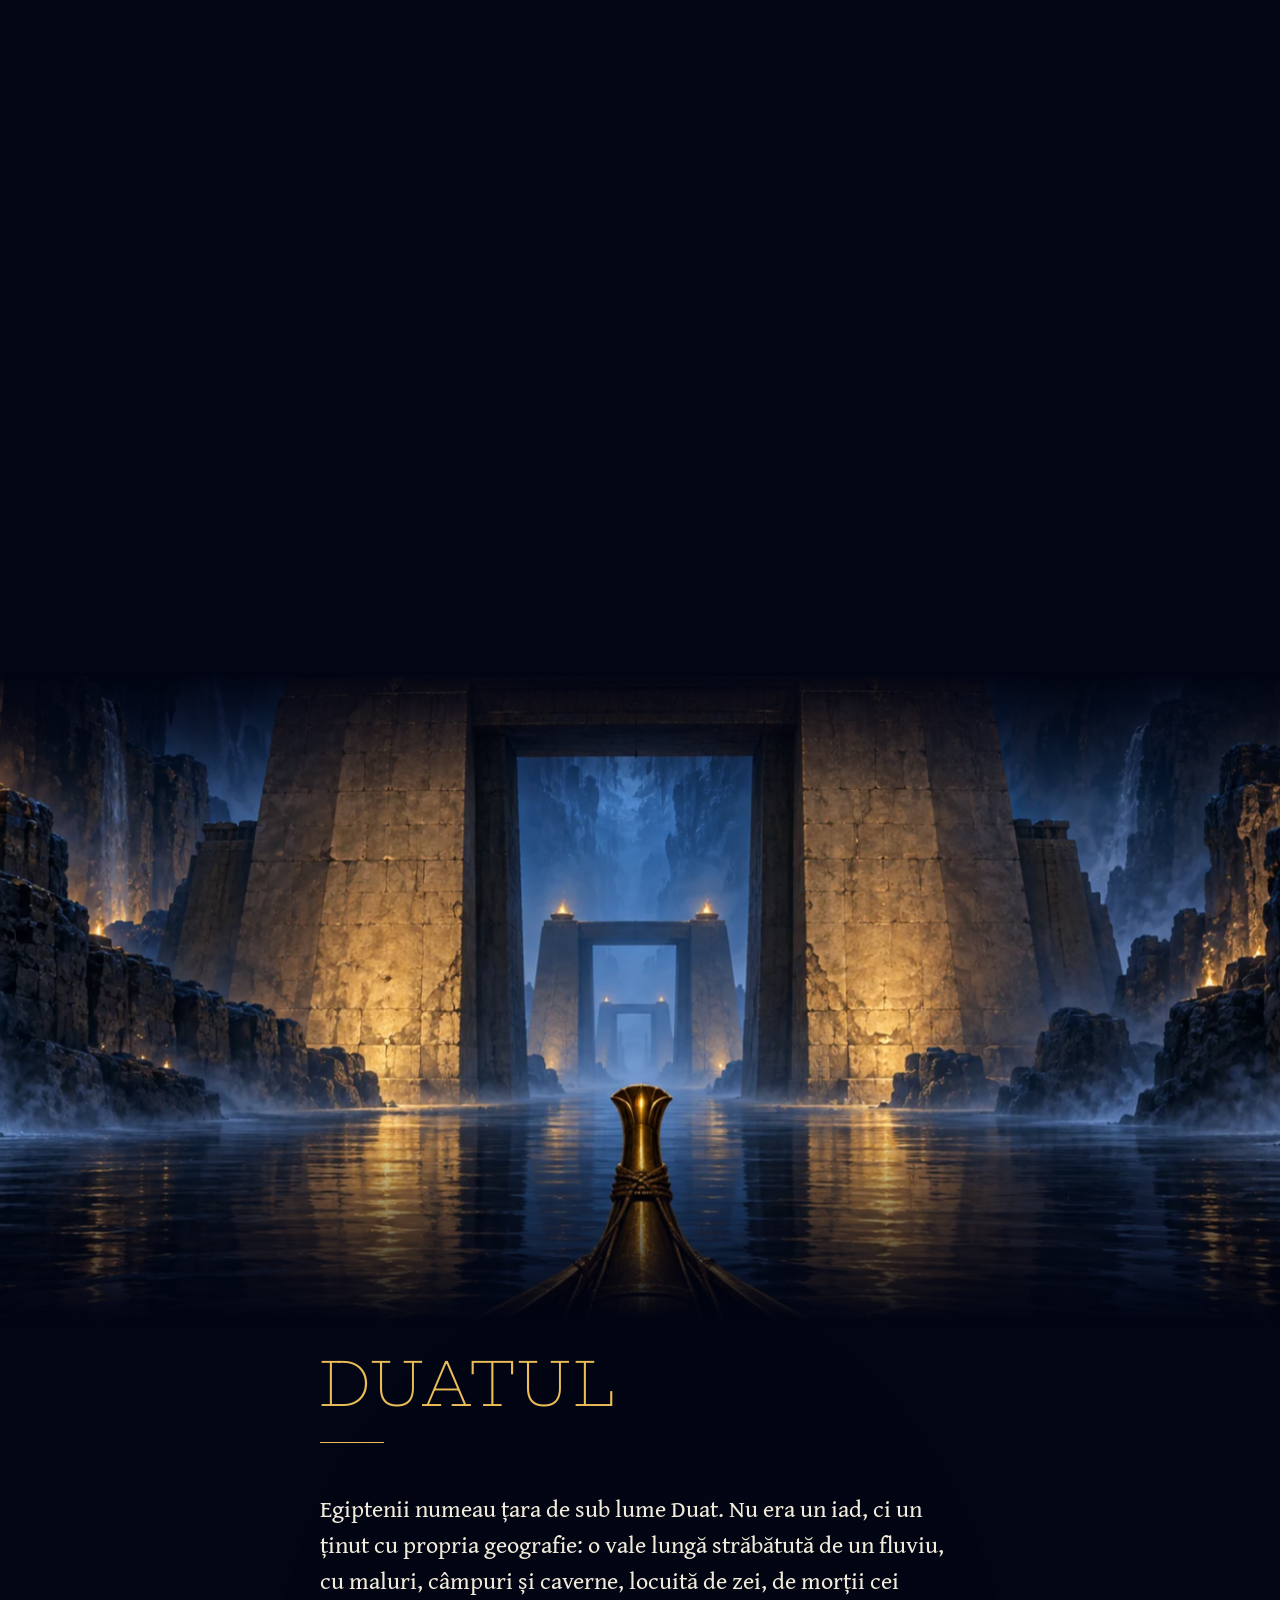
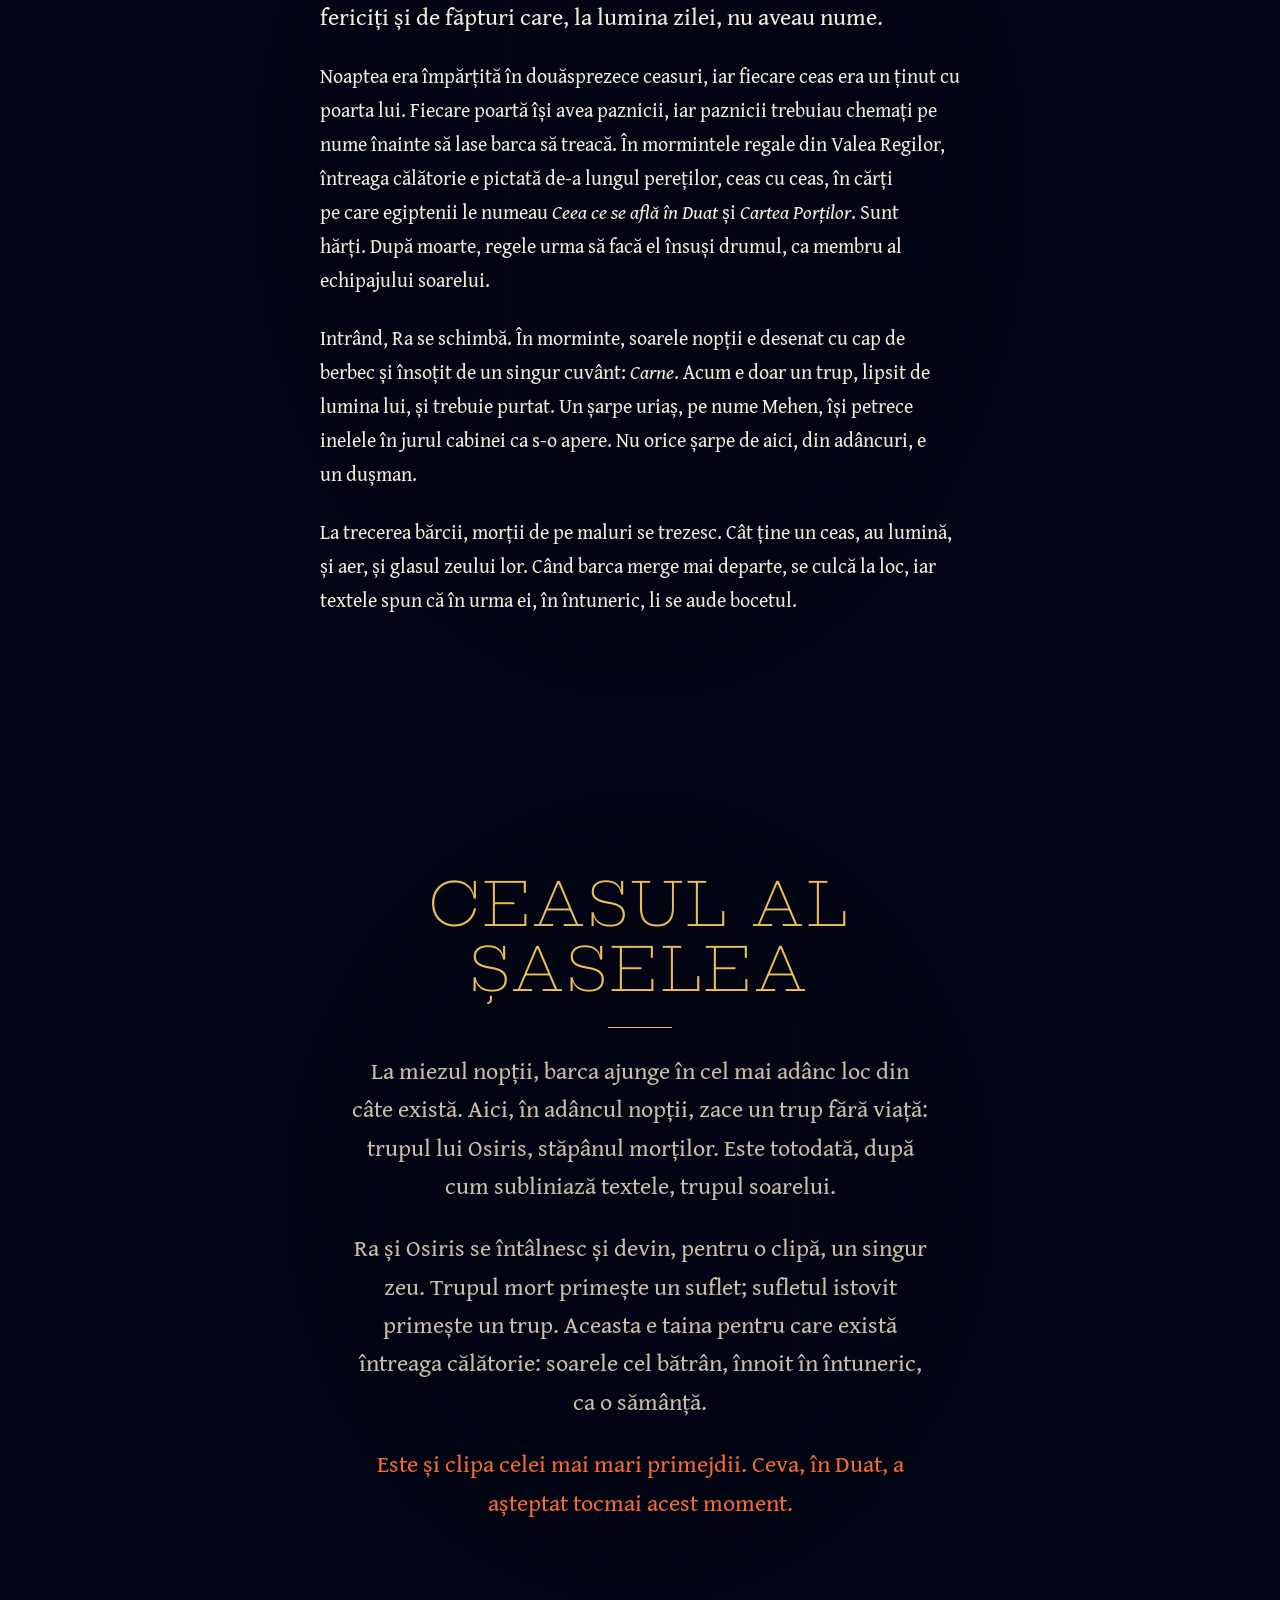
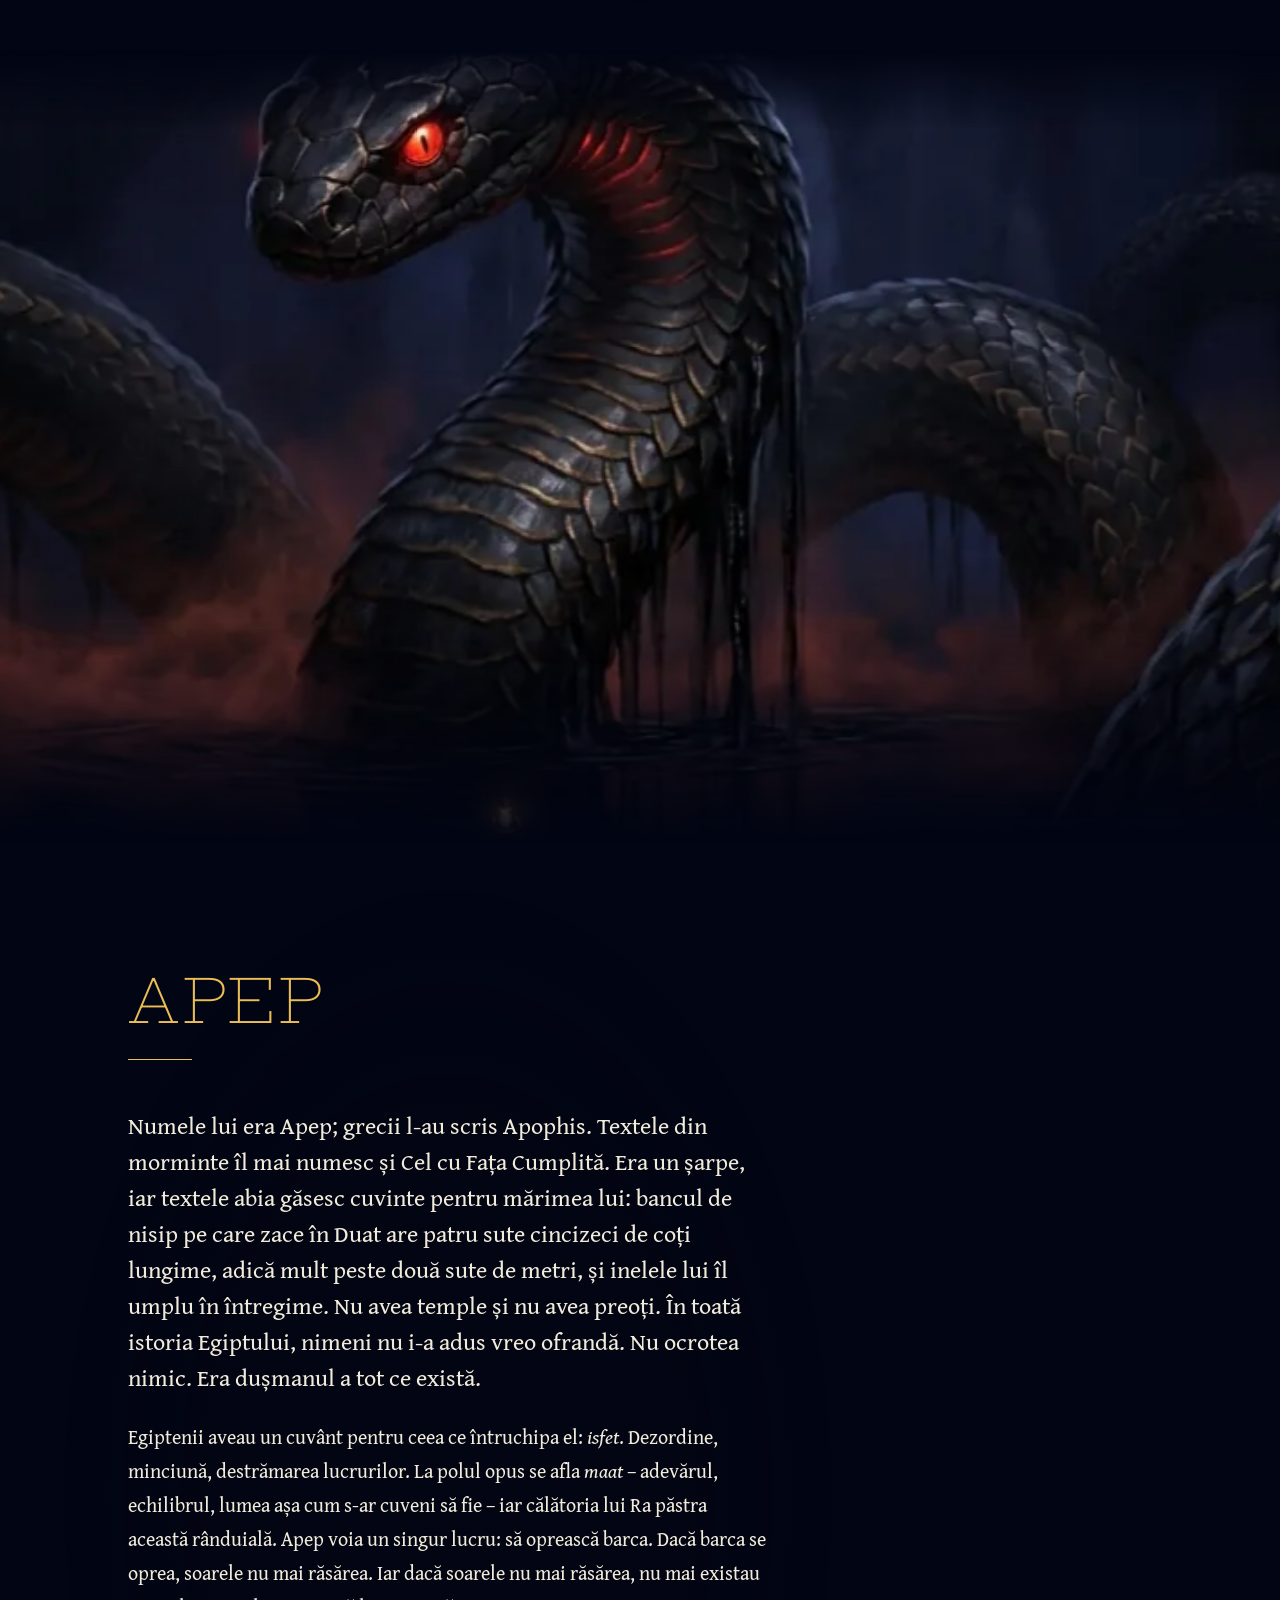
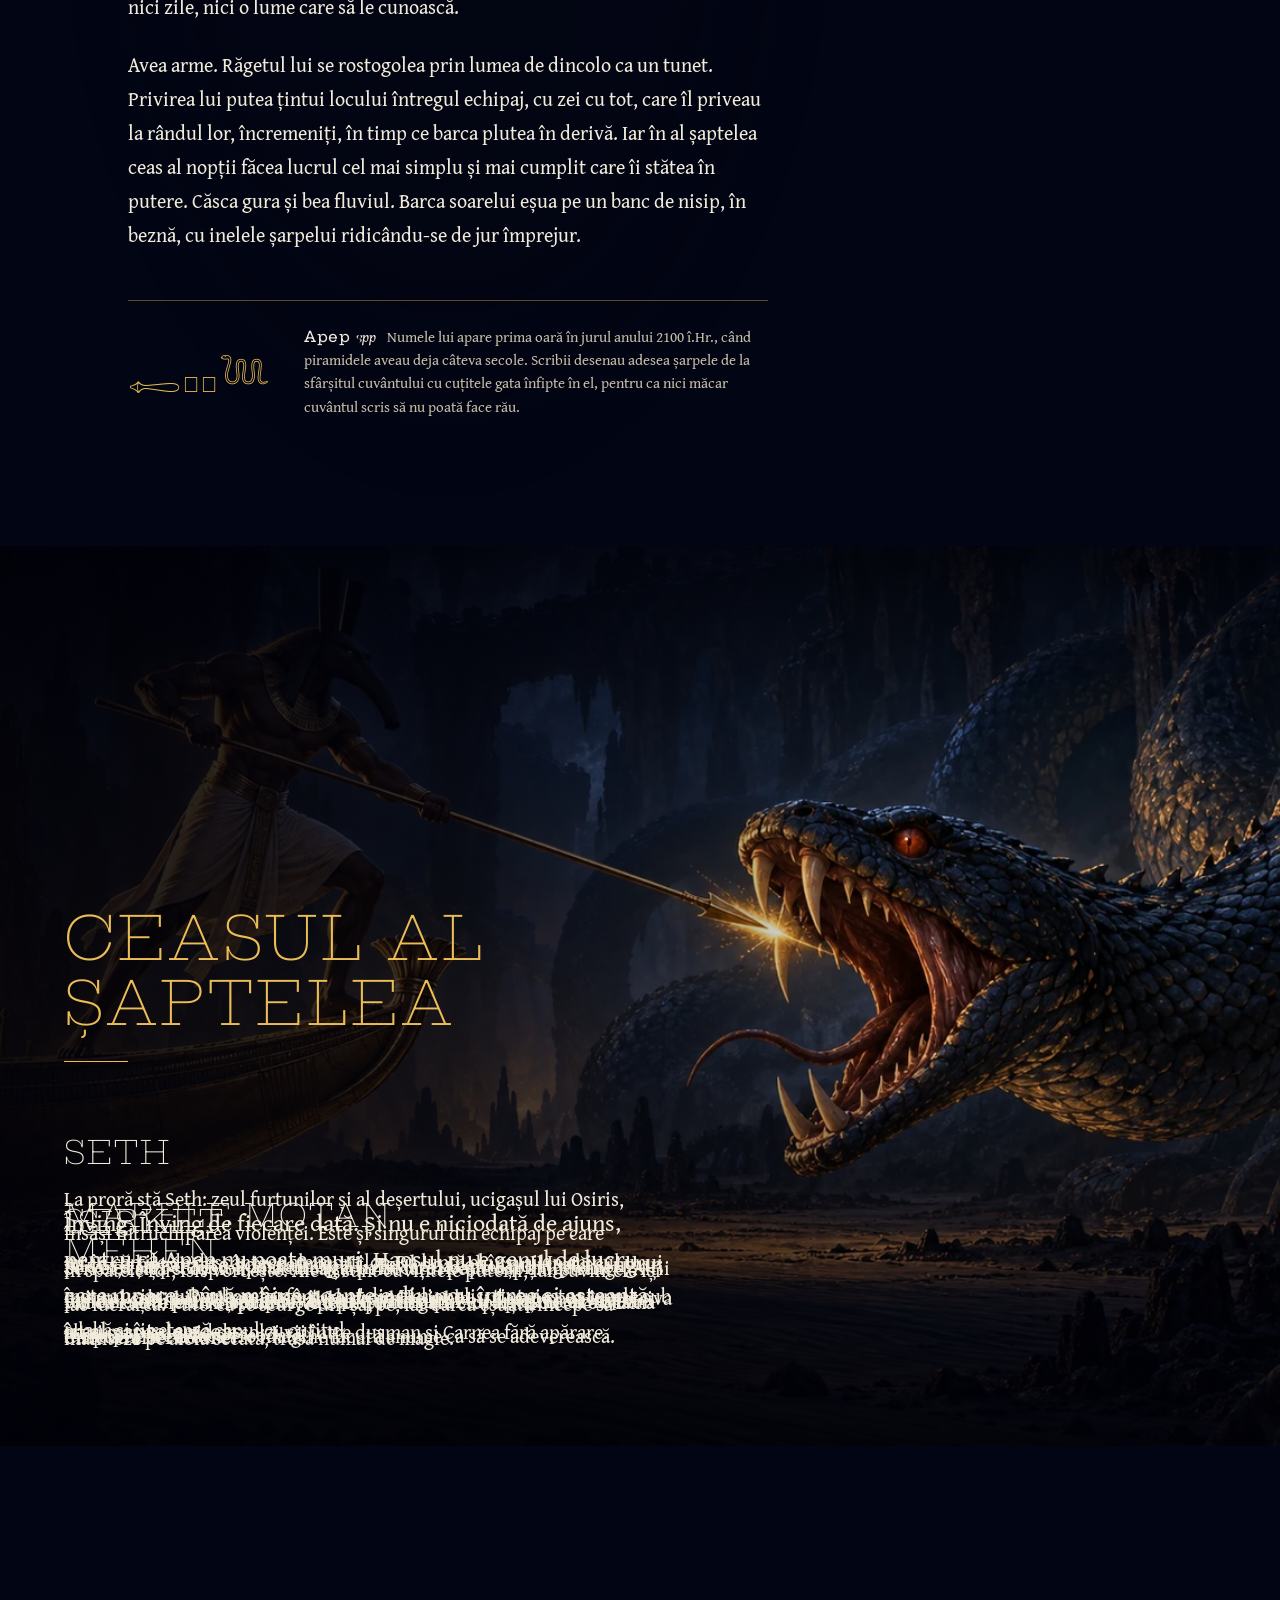
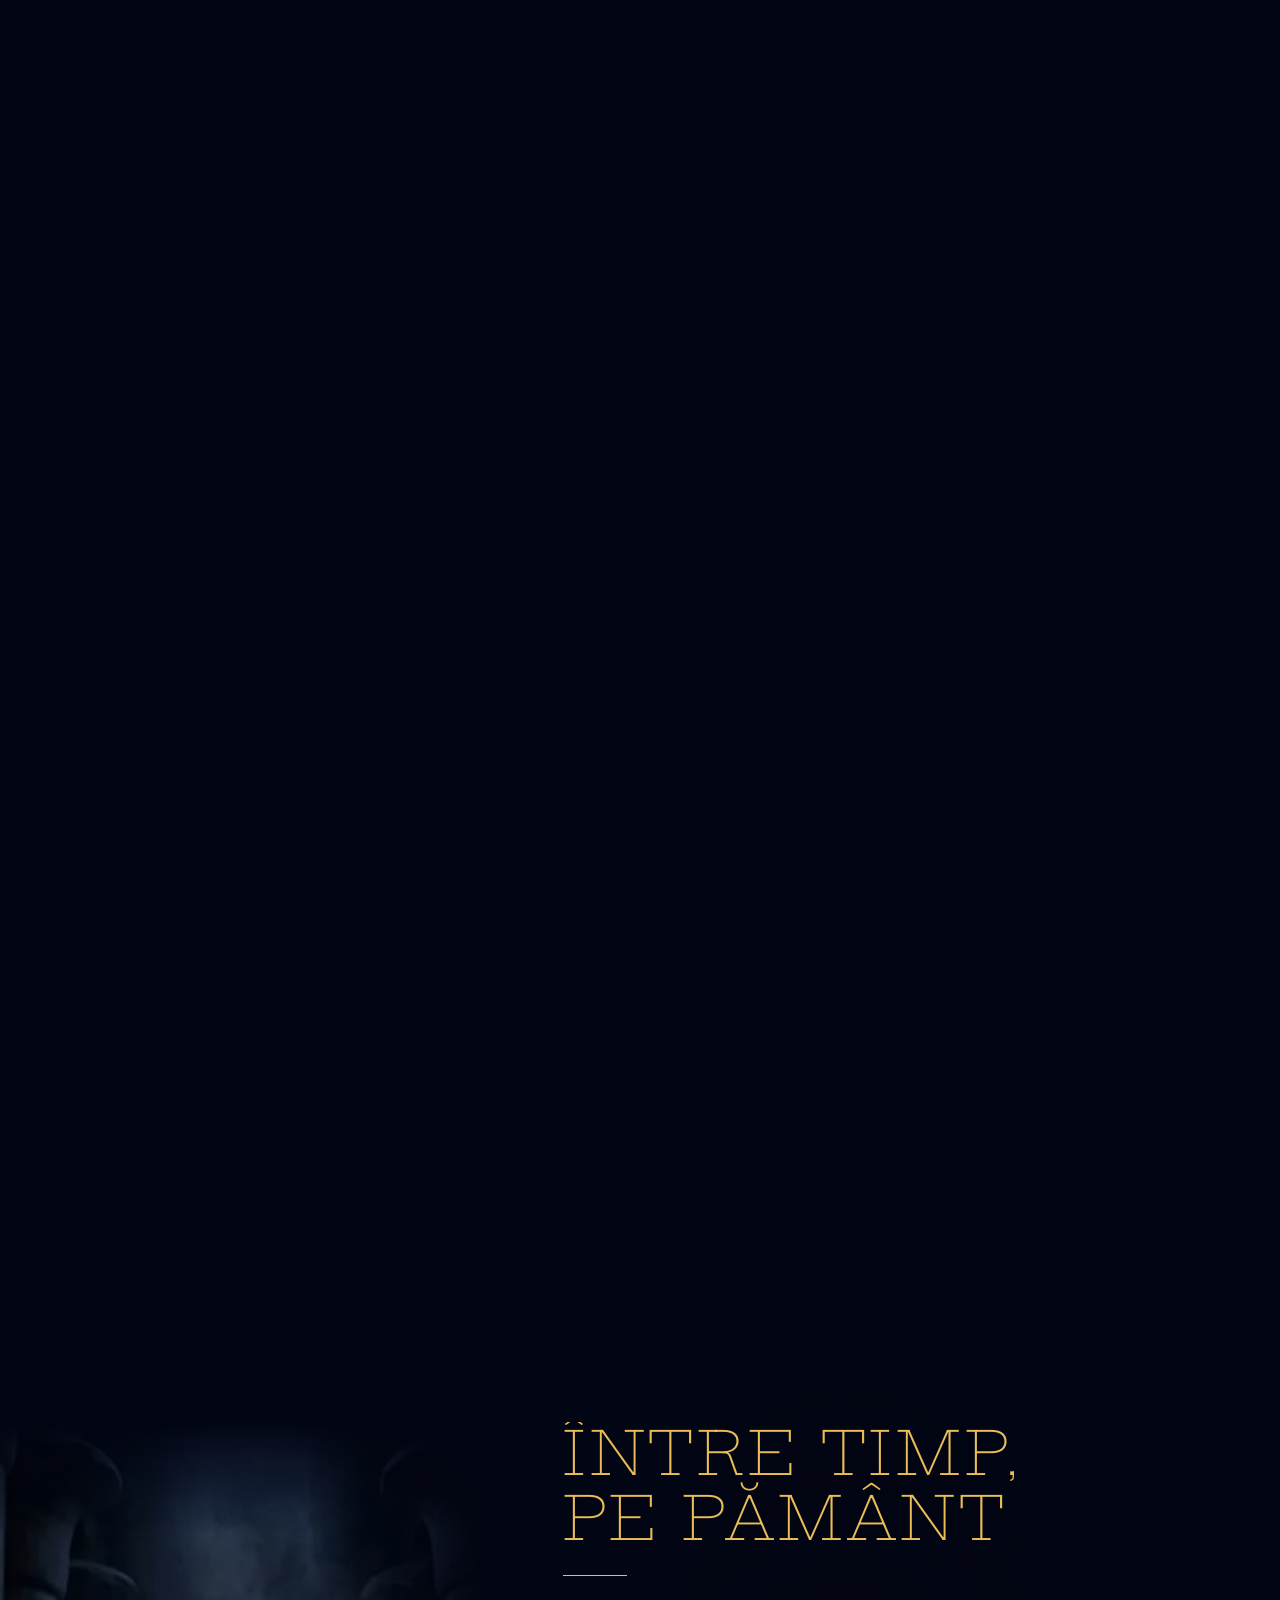
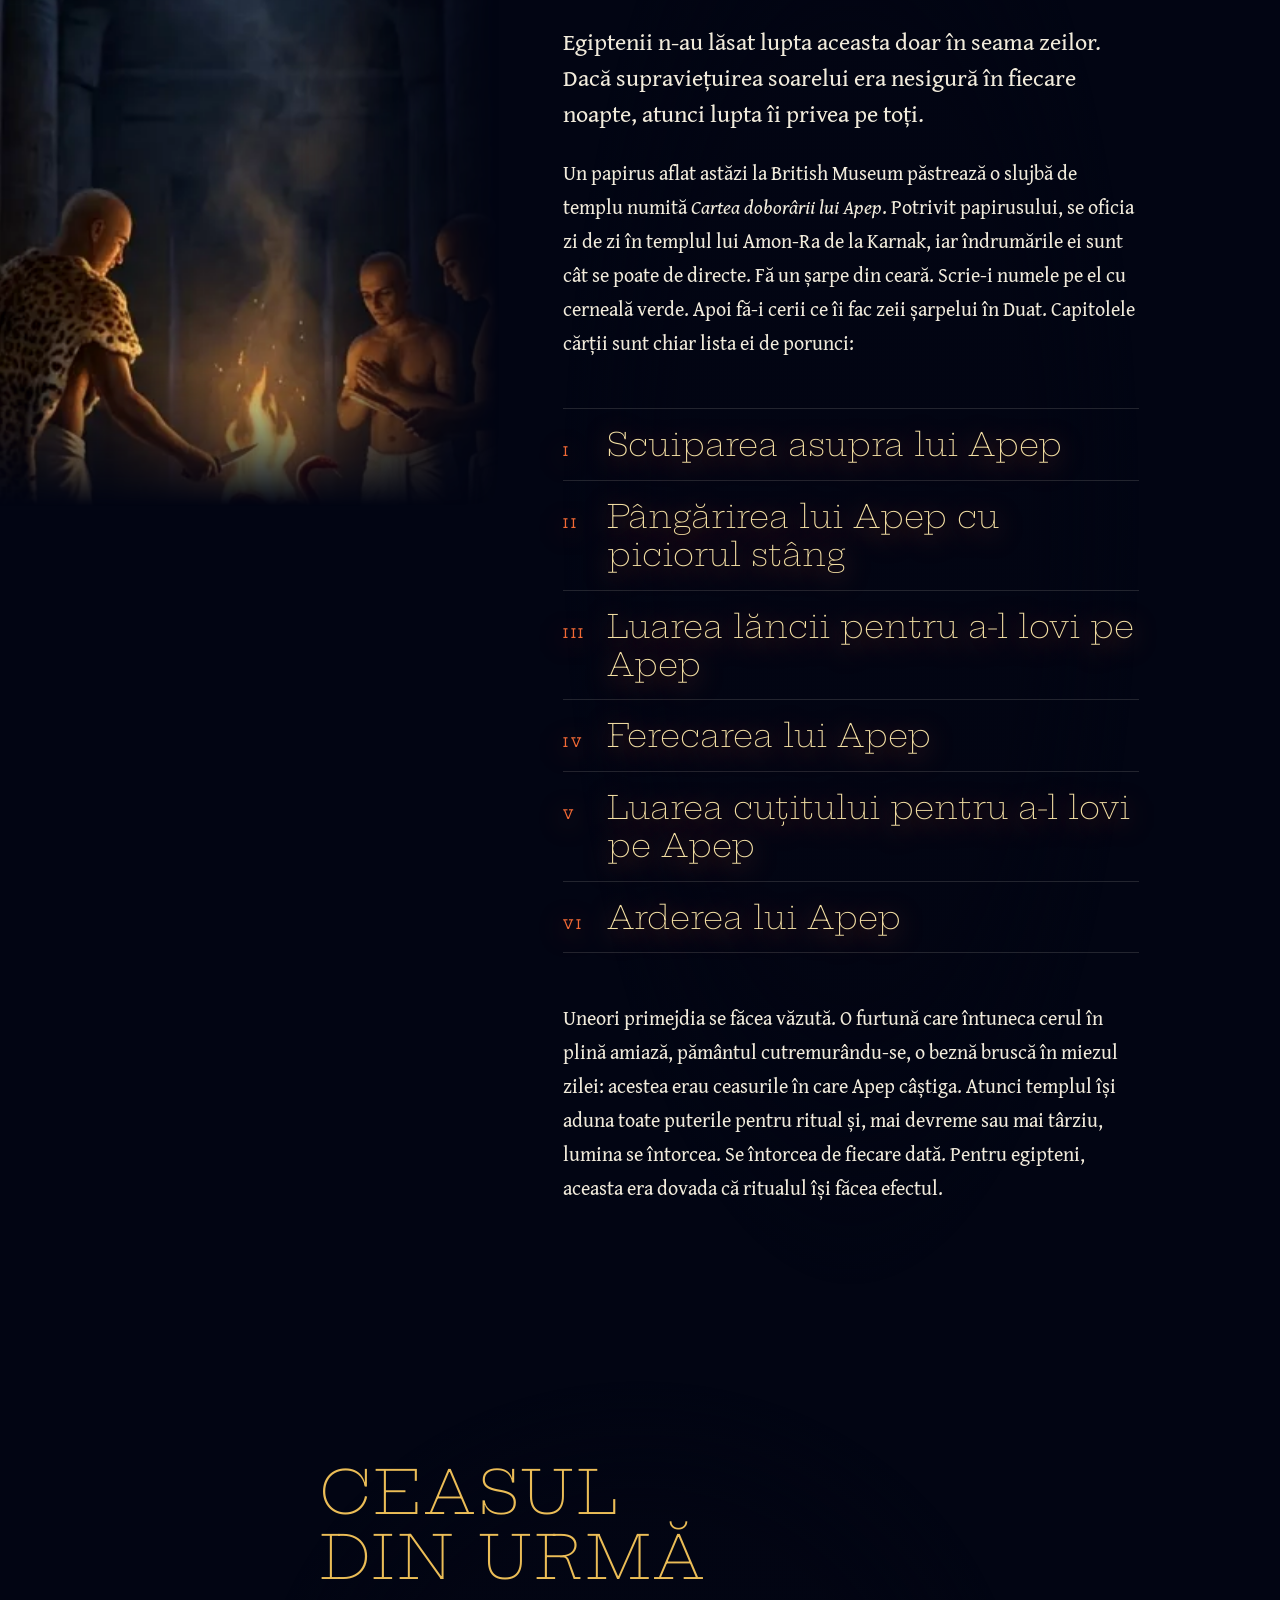
==== commit 6efd64be: "Fix footer restart without JavaScript" ====
--- a/index.html
+++ b/index.html
@@ -699,7 +699,7 @@
         </div>
 
         <footer class="restart">
-          <button type="button" class="restart__btn">Ia noaptea de la capăt</button>
+          <a href="#dusk" class="restart__btn">Ia noaptea de la capăt</a>
           <p class="note" lang="en">Made by Ruben Oltean</p>
         </footer>
       </section>
--- a/styles.css
+++ b/styles.css
@@ -1332,6 +1332,8 @@
   text-align: center;
 }
 .restart__btn {
+  display: inline-flex;
+  align-items: center;
   min-height: 3.5rem;
   padding: 0 var(--space-9);
   font-family: var(--font-family-display);
@@ -1339,6 +1341,7 @@
   font-weight: var(--font-weight-medium);
   letter-spacing: var(--letter-spacing-wide);
   text-transform: uppercase;
+  text-decoration: none;
   color: var(--color-accent-primary);
   background: none;
   border: 1px solid var(--color-accent-primary);
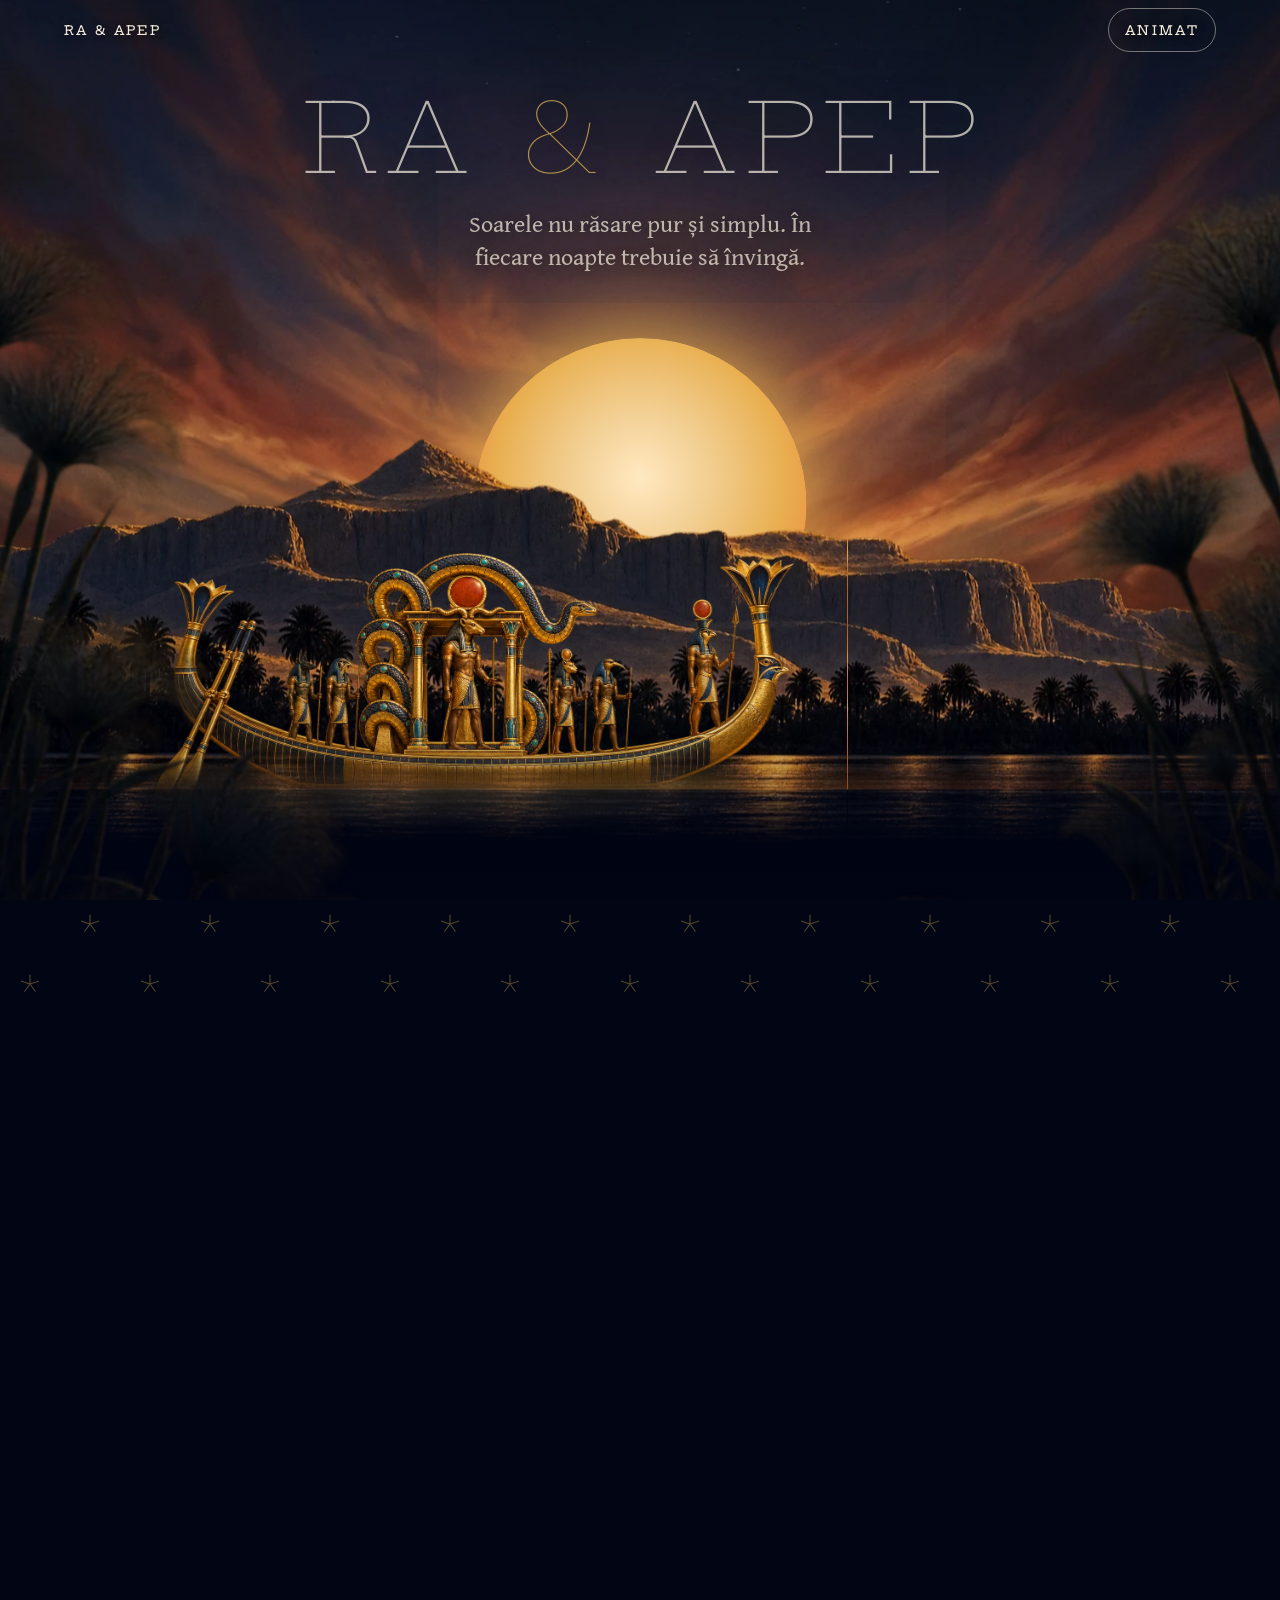
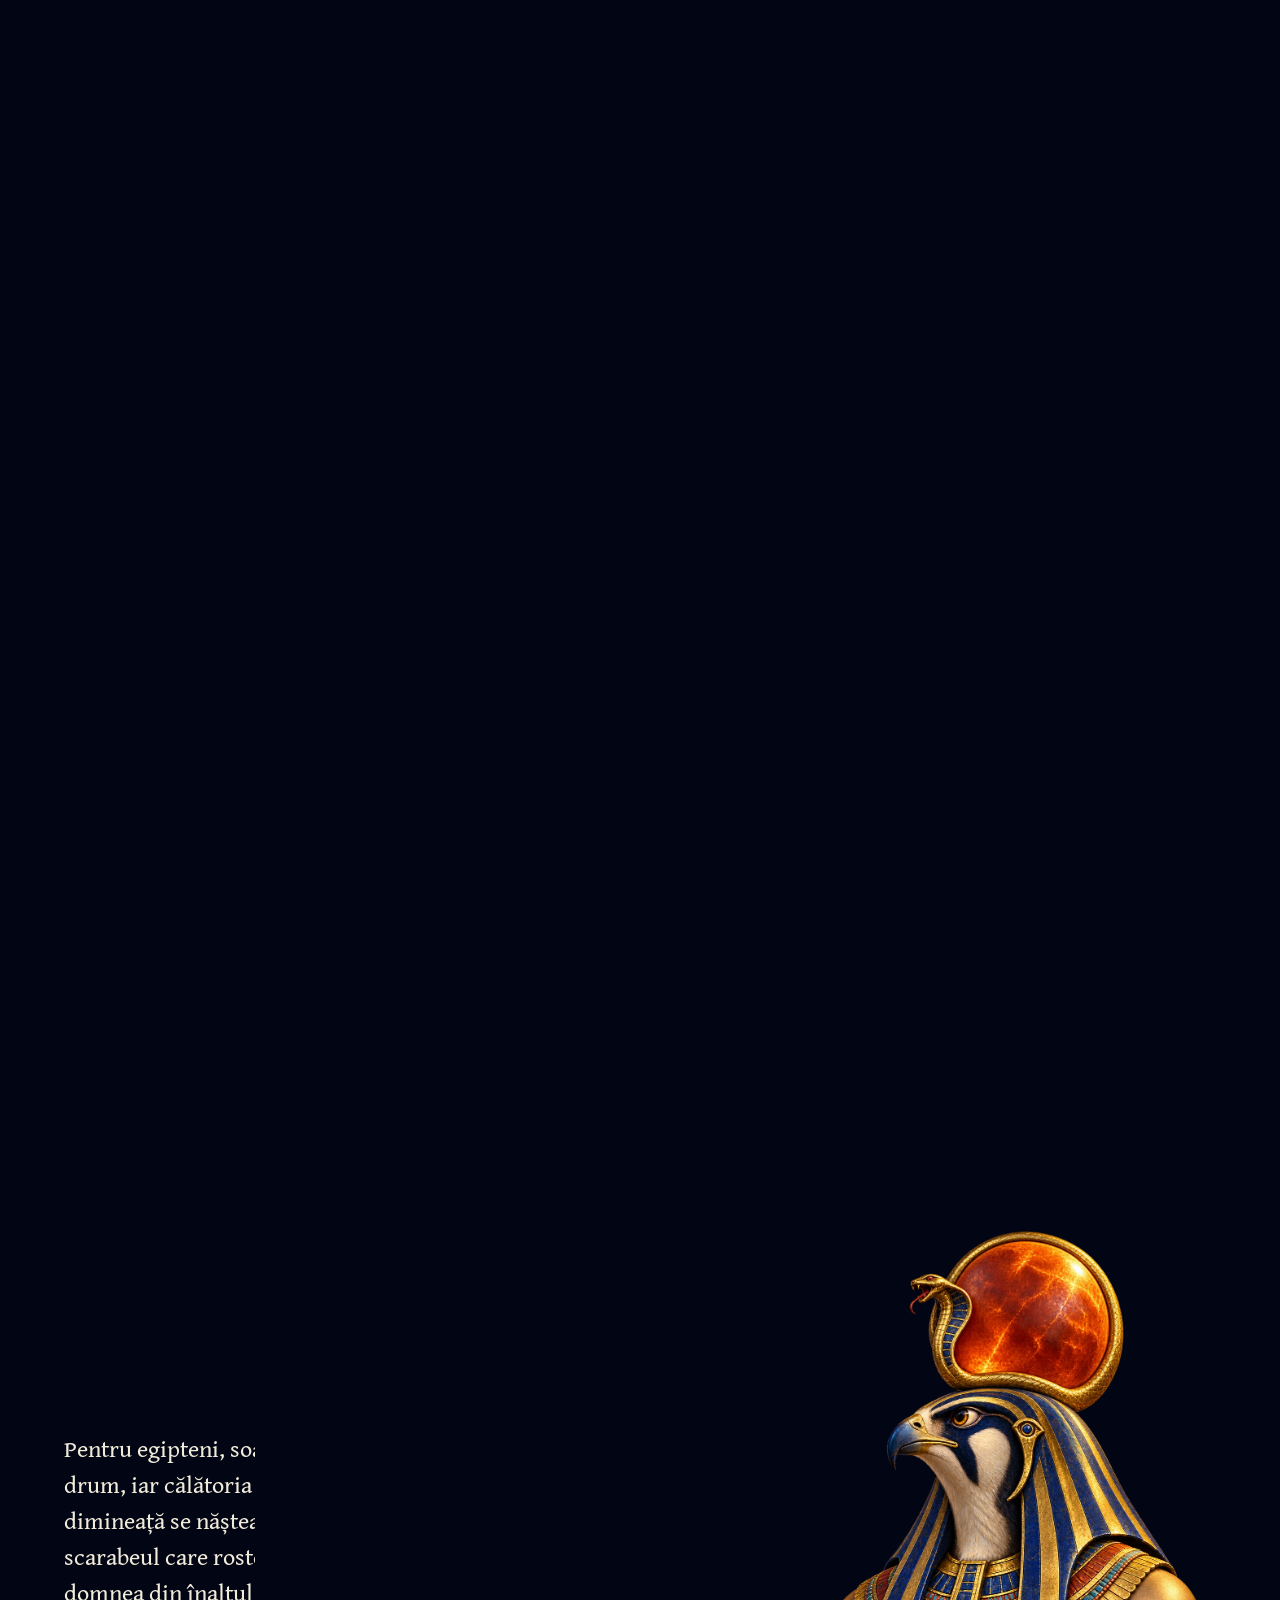
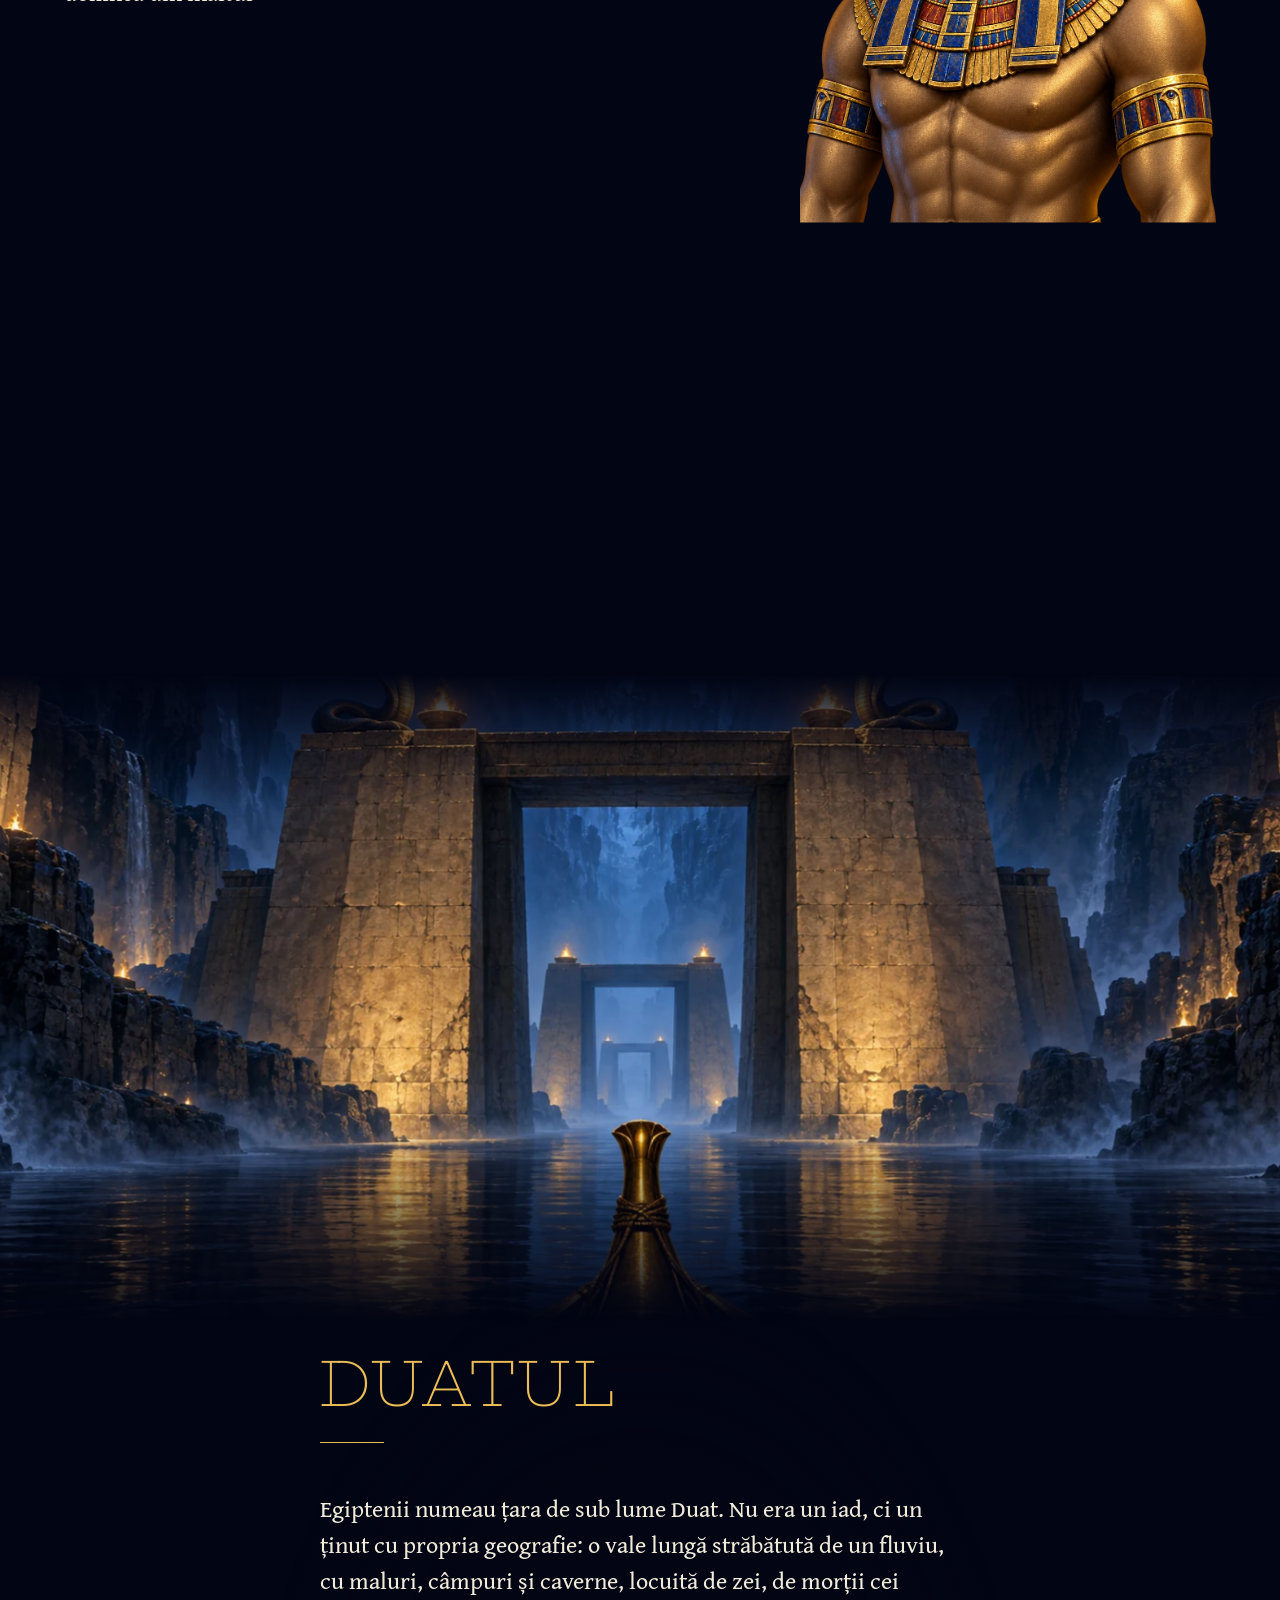
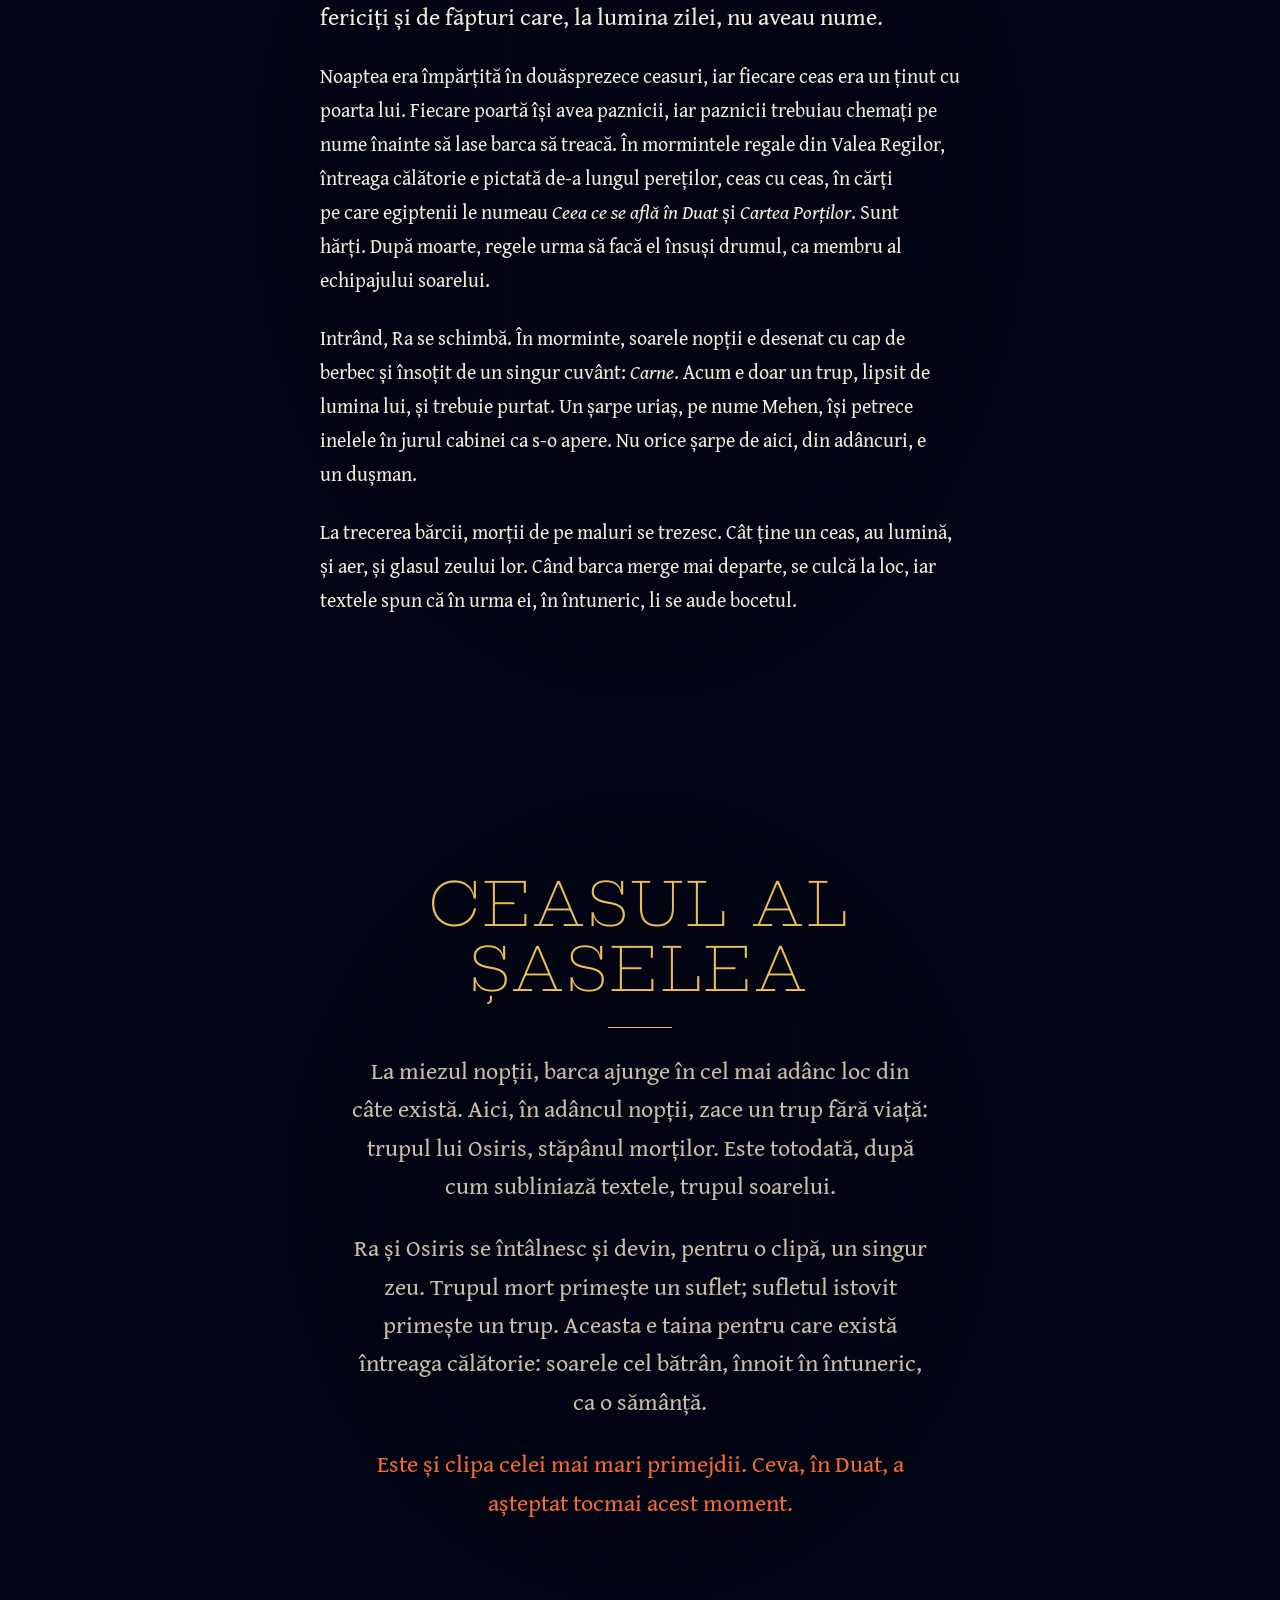
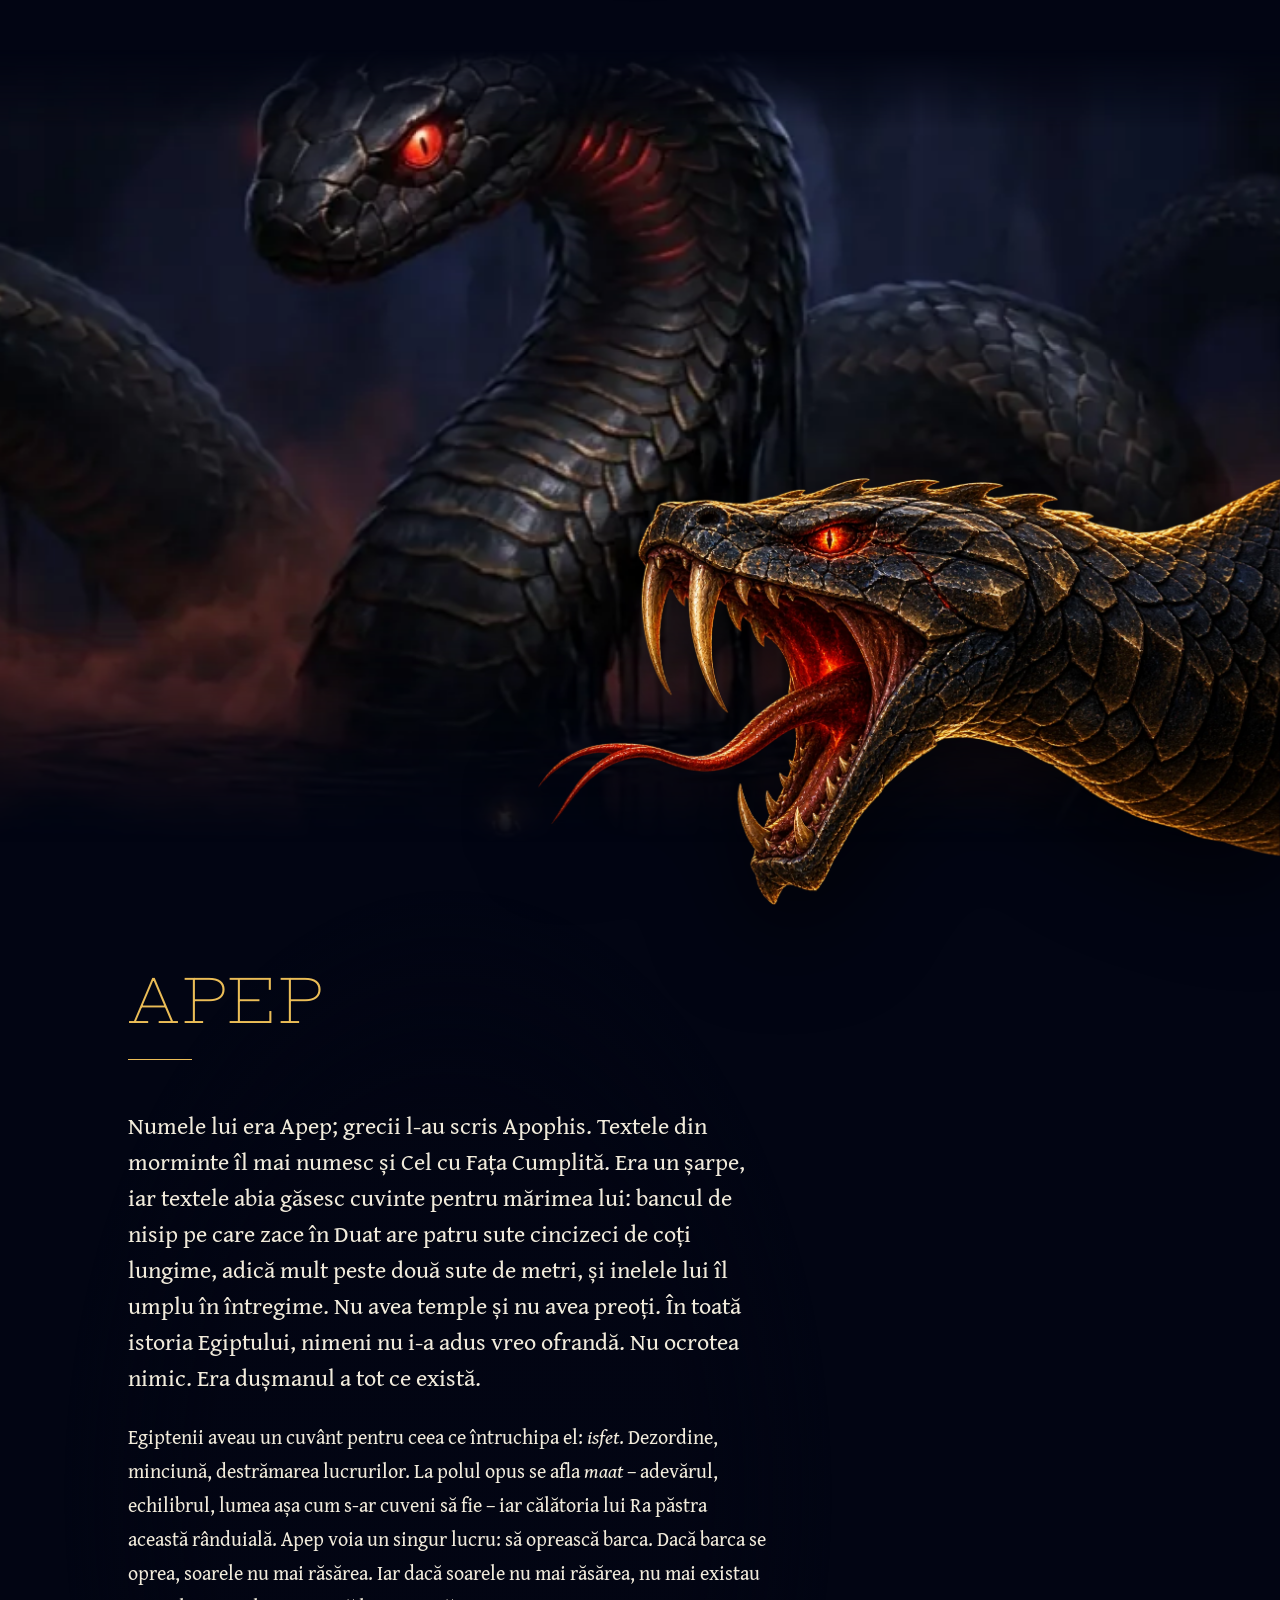
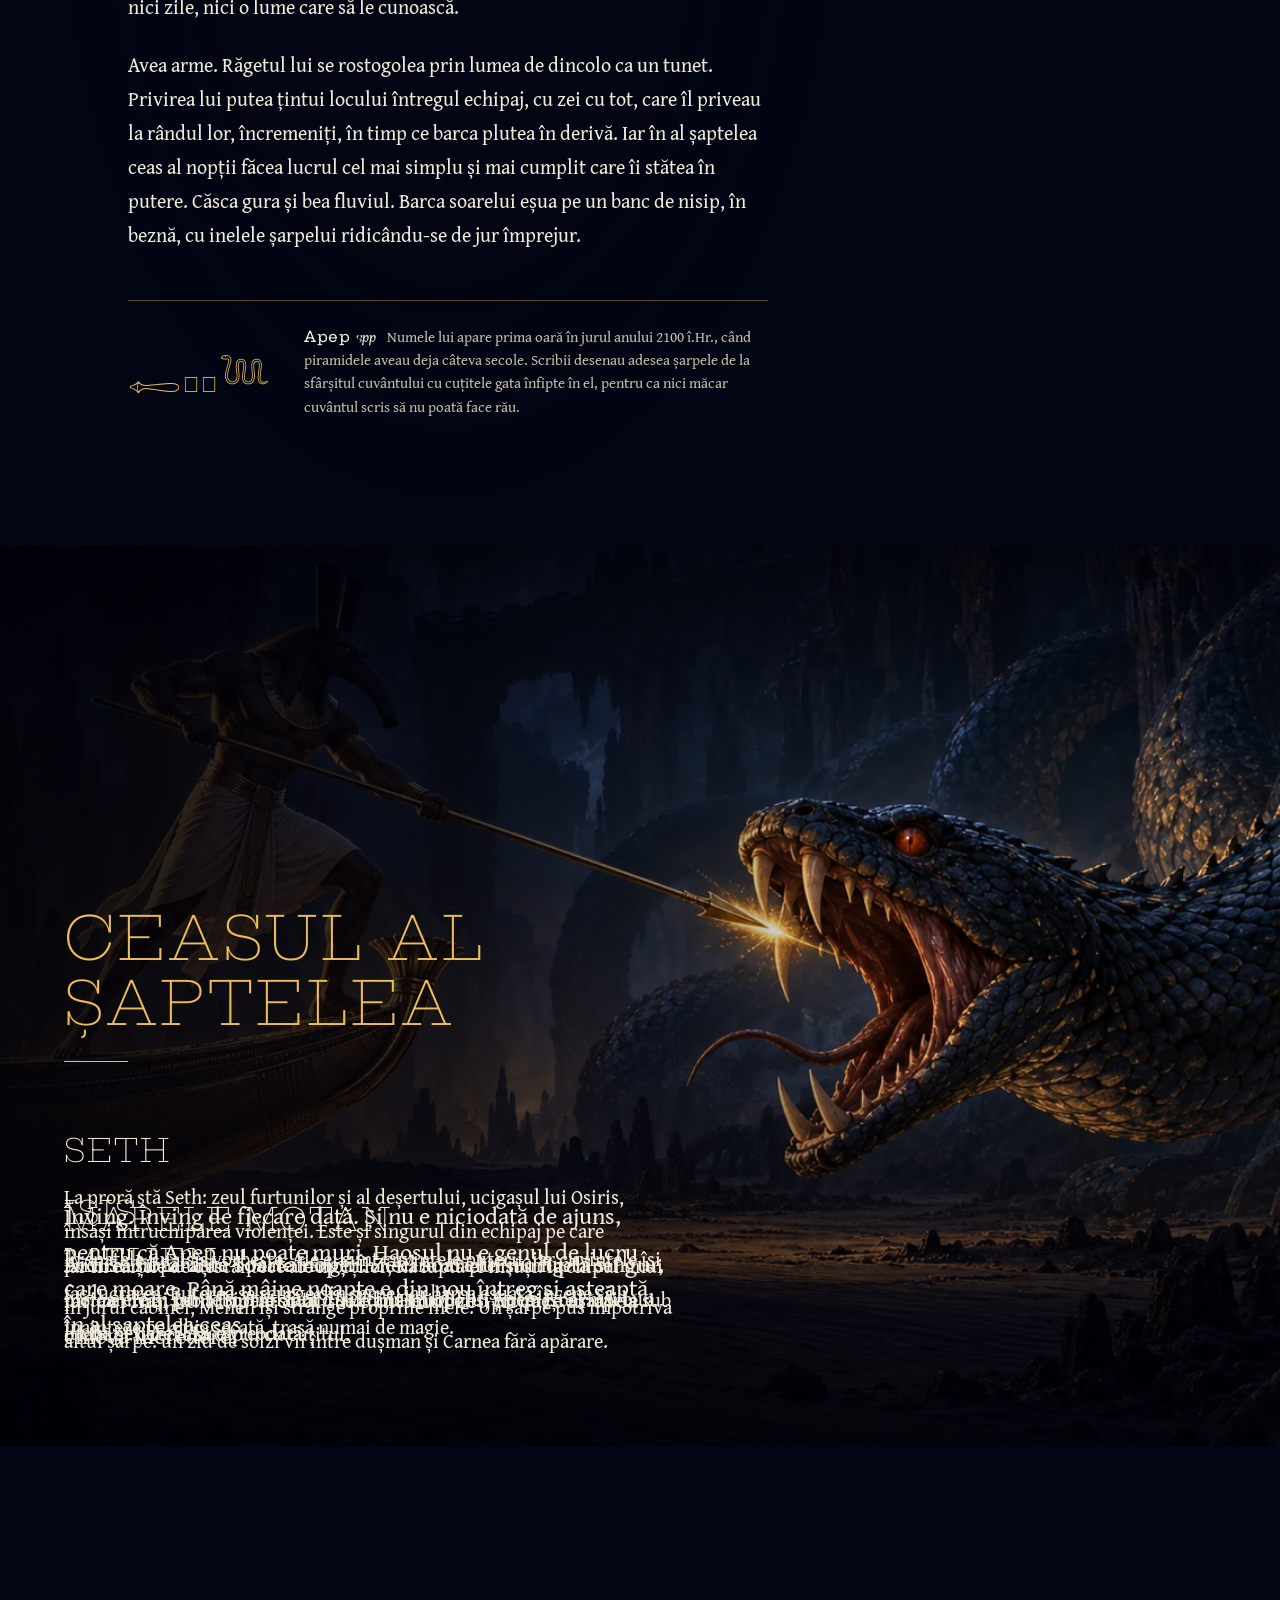
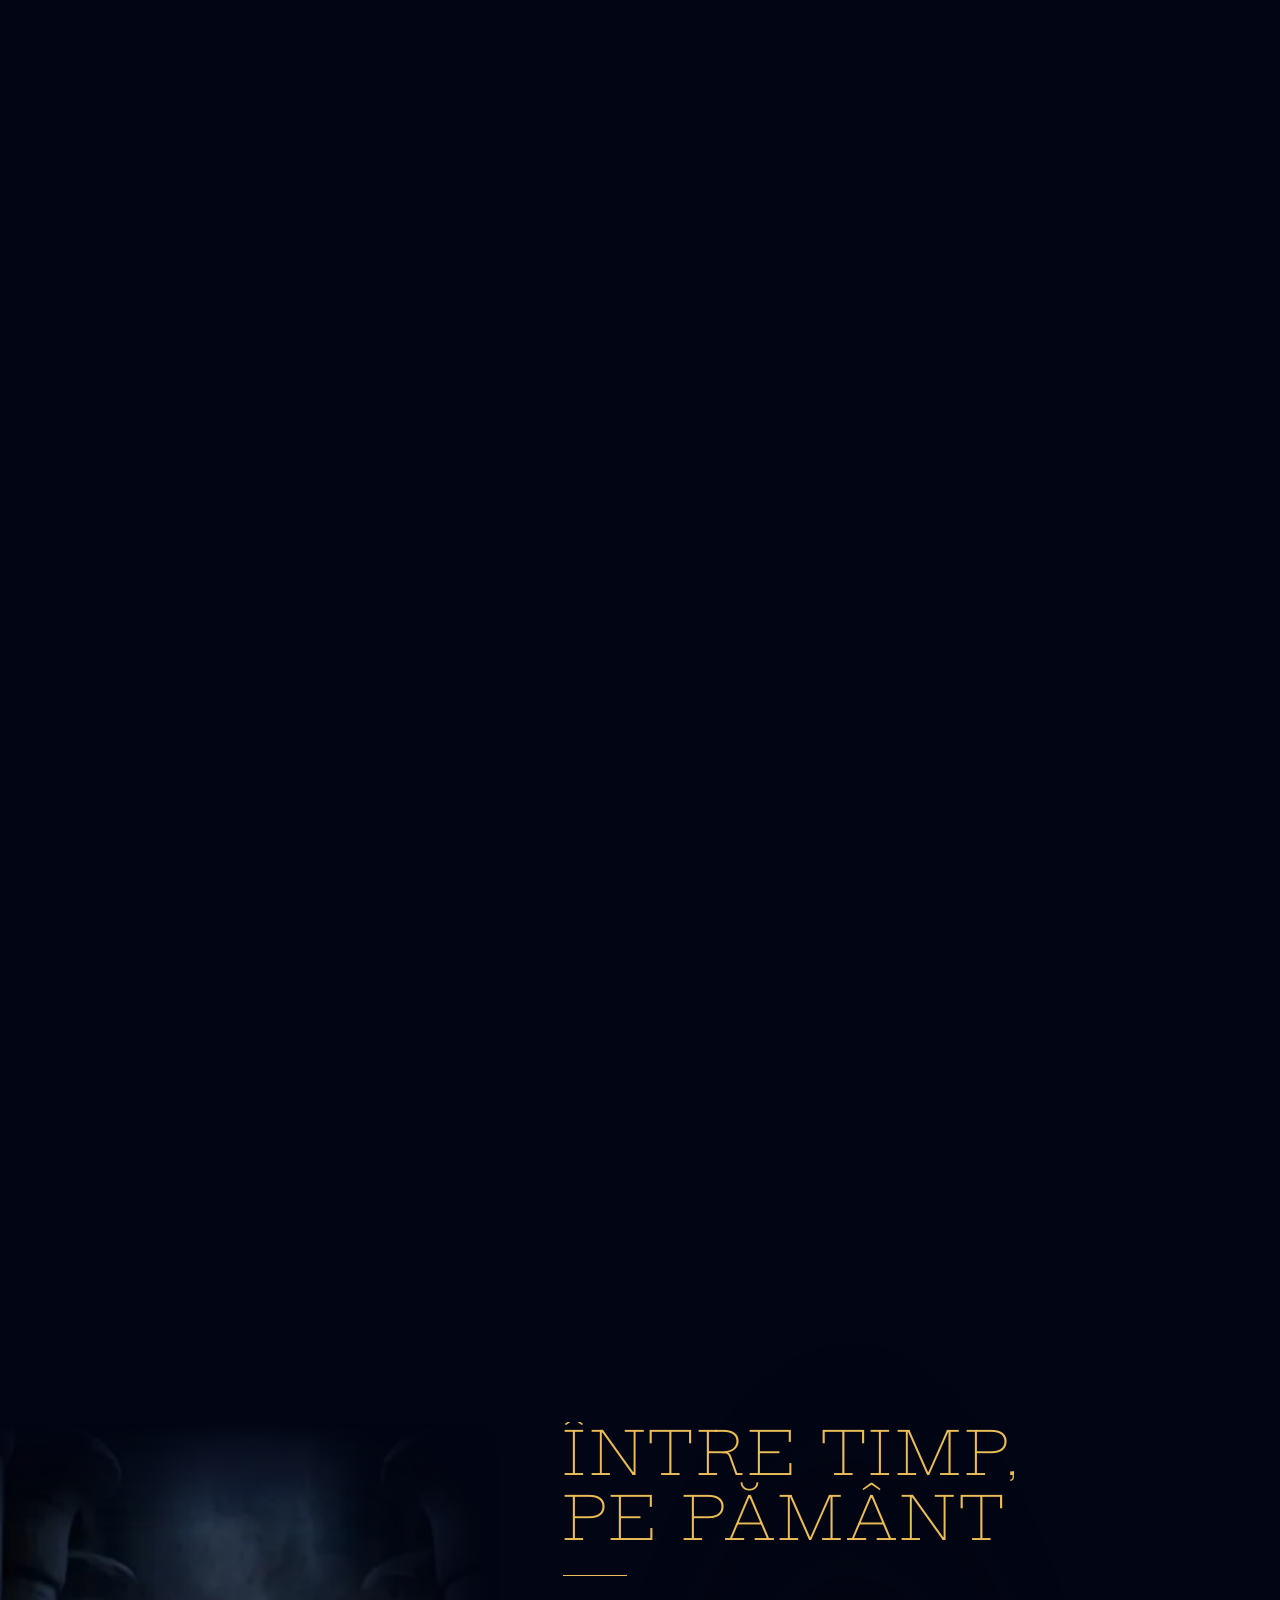
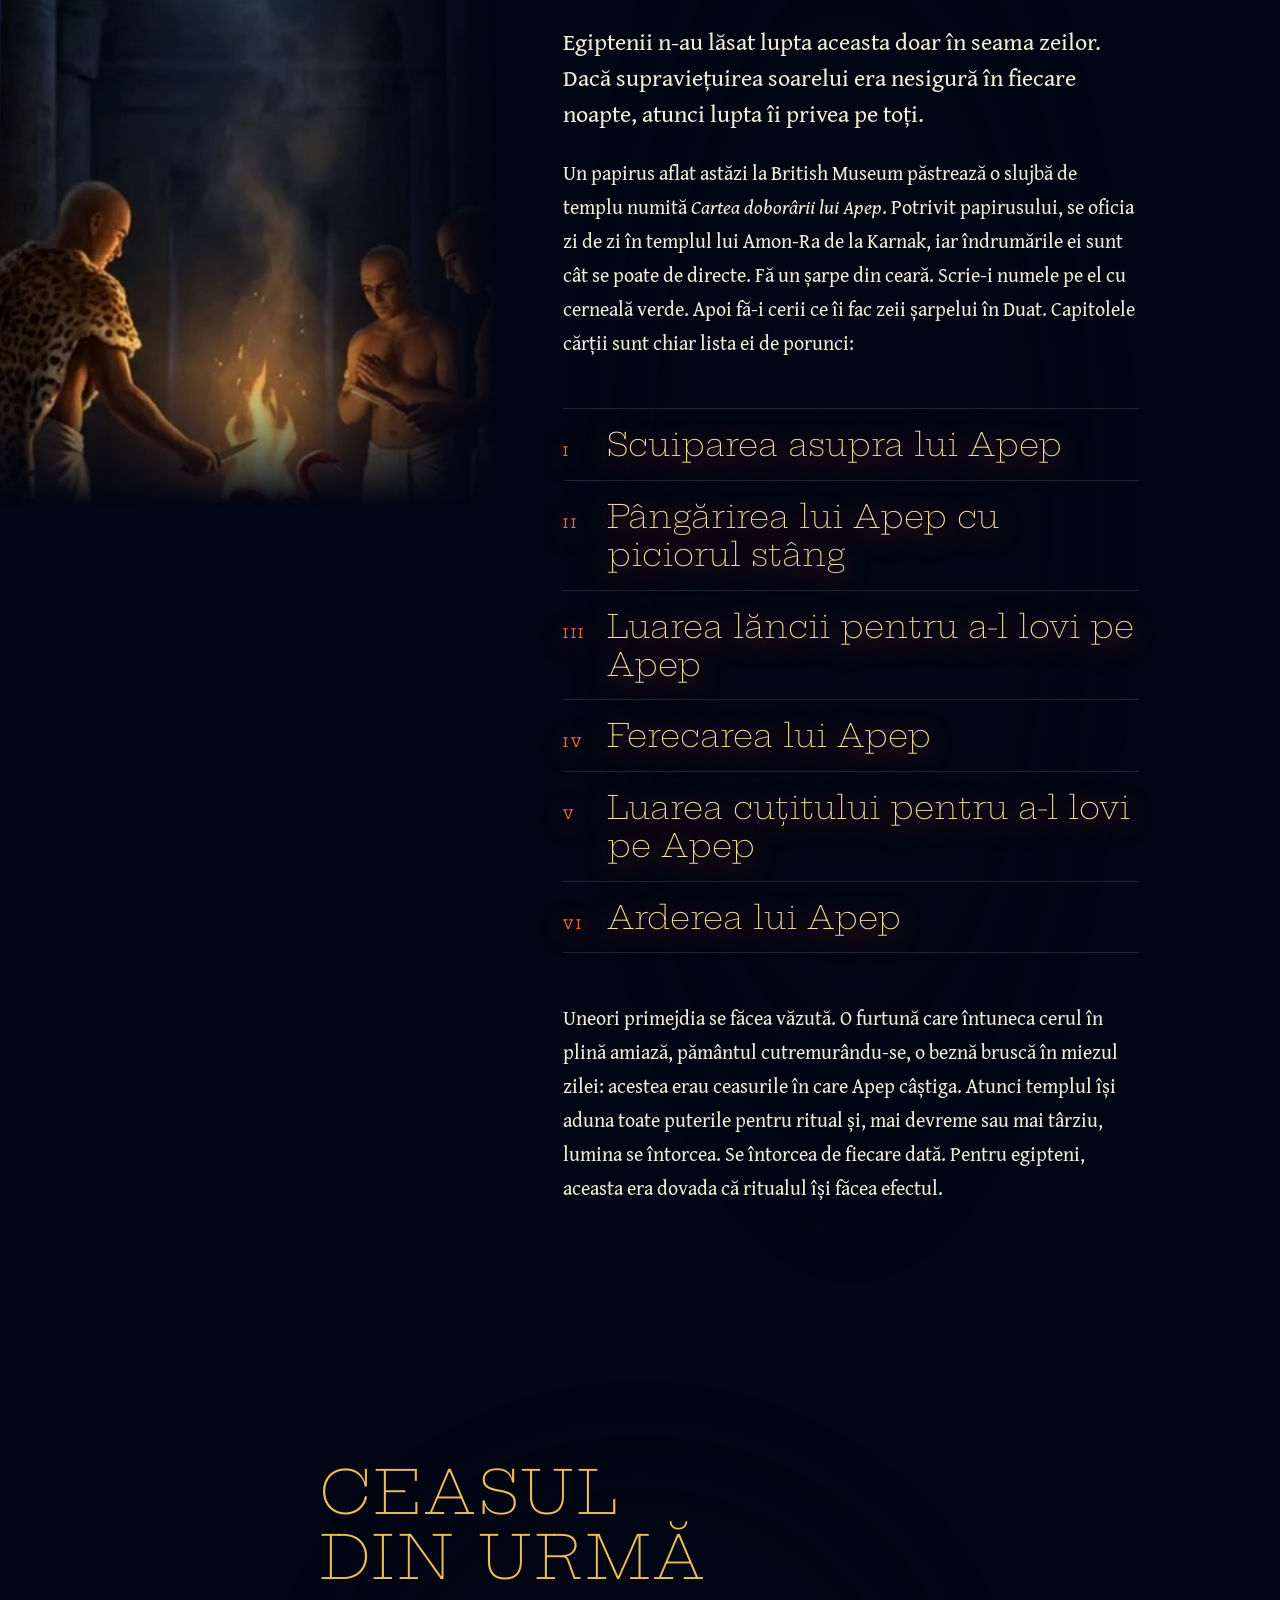
==== commit 0620b7b7: "Add the canonical site URL and a discussion link Co-authored-by: Codex <noreply@openai.com>" ====
--- a/index.html
+++ b/index.html
@@ -11,6 +11,7 @@
       content="În fiecare noapte, Ra străbate lumea de dincolo și se luptă cu Apep, șarpele haosului. Descoperă mitul egiptean într-o călătorie ilustrată, de la apus la răsărit."
     />
     <meta name="theme-color" content="#070b1a" />
+    <link rel="canonical" href="https://o1tean.github.io/ra-and-apep/" />
     <link rel="icon" href="favicon.ico" sizes="16x16 32x32 48x48" />
     <link rel="icon" href="favicon.svg" type="image/svg+xml" sizes="any" />
 
